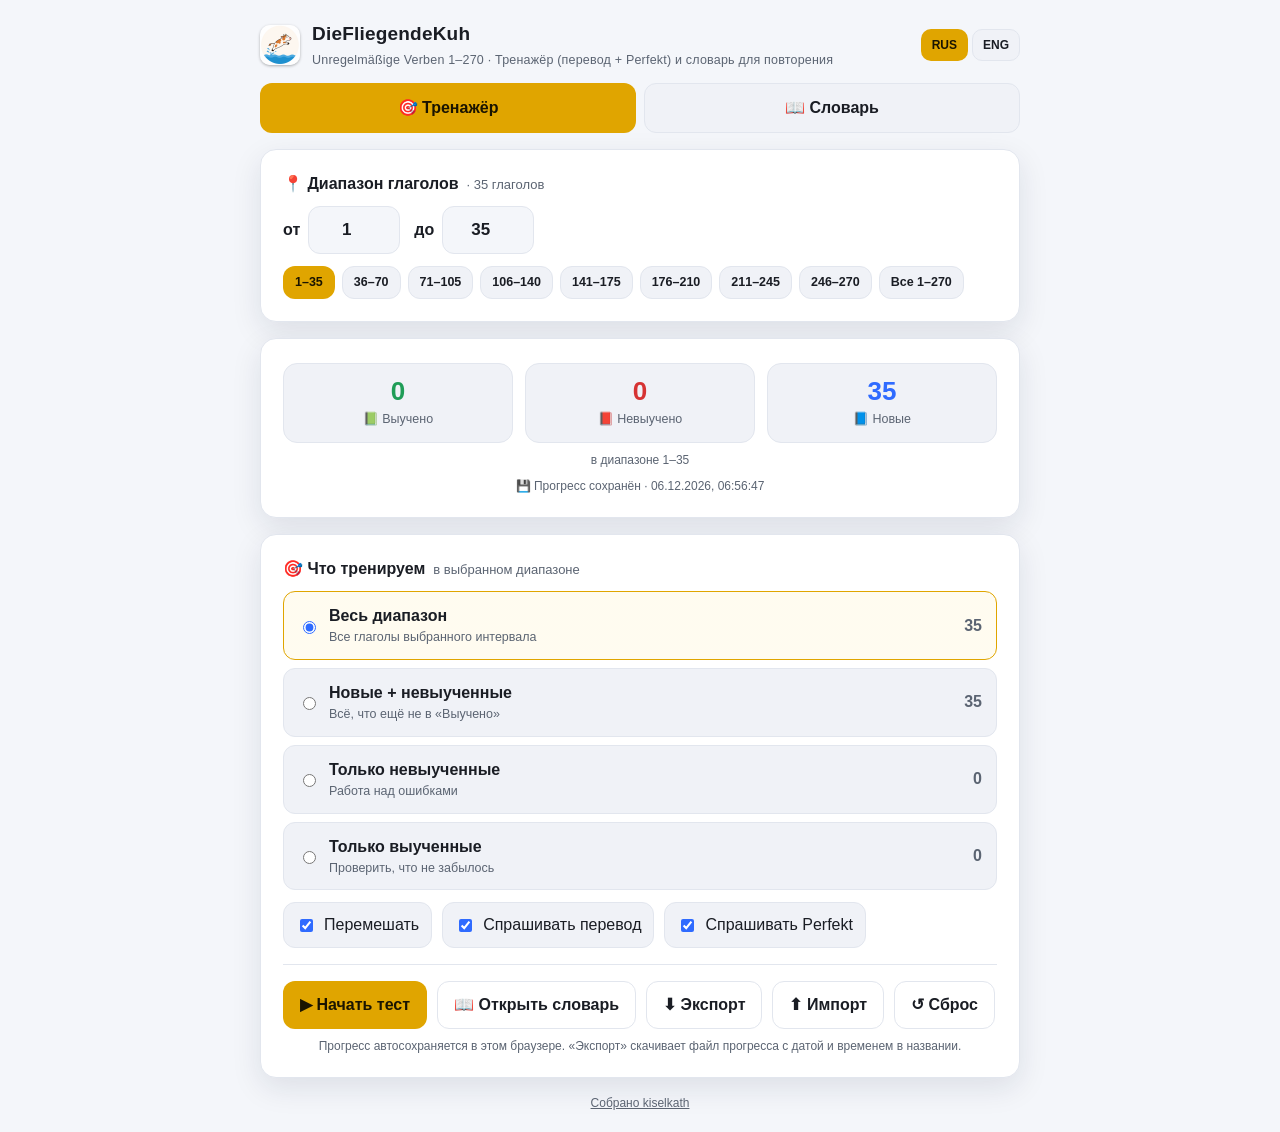
==== DieFliegendeKuhApp.html @ 0d854369 "Rebrand app to DieFliegendeKuh; add logo; update docs Rename UnregelmaessigeVerbenLernenApp.html to " ====
<!DOCTYPE html>
<html lang="ru">
<head>
<meta charset="UTF-8">
<meta name="viewport" content="width=device-width, initial-scale=1.0">
<title data-i18n="pageTitle">DieFliegendeKuh · Unregelmäßige Verben 1–270 · Тренажёр и словарь</title>
<link rel="icon" type="image/png" href="[data-uri]">
<style>
  :root{
    --bg:#0f1115; --panel:#171a21; --panel2:#1e222b; --line:#2a2f3a;
    --txt:#e8eaed; --muted:#9aa2b1; --accent:#ffc400; --accent2:#4f8cff;
    --ok:#2fbf71; --okbg:#12331f; --err:#ff5a5a; --errbg:#3a1414;
    --radius:16px; --shadow:0 10px 30px rgba(0,0,0,.35);
  }
  @media (prefers-color-scheme: light){
    :root{--bg:#f4f6fa; --panel:#ffffff; --panel2:#f0f2f7; --line:#e2e6ee;
      --txt:#1a1d24; --muted:#5b6472; --accent:#e0a500; --accent2:#2f6bff;
      --ok:#1f9d57; --okbg:#e4f6ec; --err:#d63333; --errbg:#fceaea; --shadow:0 10px 30px rgba(20,30,60,.10);}
  }
  *{box-sizing:border-box}
  html,body{margin:0;padding:0}
  body{background:var(--bg); color:var(--txt); font-family:-apple-system,BlinkMacSystemFont,"Segoe UI",Roboto,Helvetica,Arial,sans-serif; line-height:1.5; padding:20px; -webkit-font-smoothing:antialiased;}
  .wrap{max-width:760px; margin:0 auto;}
  header.top{display:flex; align-items:center; gap:12px; margin-bottom:14px;}
  .applogo{width:40px;height:40px;border-radius:10px;flex:0 0 auto;box-shadow:0 1px 3px rgba(0,0,0,.3);object-fit:cover}
  h1{font-size:19px; margin:0; font-weight:700; letter-spacing:.2px}
  h1 small{display:block; font-weight:500; color:var(--muted); font-size:12.5px; margin-top:2px}
  .langtoggle{display:flex; gap:4px; flex:0 0 auto}
  .langtoggle button{padding:6px 10px; font-size:12px; font-weight:700; border-radius:10px}
  .langtoggle button.sel{background:var(--accent); color:#1a1400; border-color:transparent}
  .nav{display:flex; gap:8px; margin-bottom:16px}
  .nav button{flex:1; font:inherit; font-weight:700; cursor:pointer; padding:12px; border-radius:12px; border:1px solid var(--line); background:var(--panel2); color:var(--txt); transition:.15s}
  .nav button.sel{background:var(--accent); color:#1a1400; border-color:transparent}
  .card{background:var(--panel); border:1px solid var(--line); border-radius:var(--radius); box-shadow:var(--shadow); padding:22px; margin-bottom:16px;}
  .muted{color:var(--muted)}
  .row{display:flex; gap:10px; flex-wrap:wrap}
  button{font:inherit; cursor:pointer; border:1px solid var(--line); background:var(--panel2); color:var(--txt); padding:11px 16px; border-radius:12px; transition:.15s; font-weight:600;}
  button:hover{border-color:var(--accent2); transform:translateY(-1px)}
  button.primary{background:var(--accent); color:#1a1400; border-color:transparent}
  button.primary:hover{filter:brightness(1.05)}
  button.ghost{background:transparent}
  button:disabled{opacity:.45; cursor:not-allowed; transform:none; border-color:var(--line)}
  .cardtitle{font-weight:800; margin-bottom:10px; display:flex; align-items:center; gap:8px}
  .cardtitle .sub{font-weight:500; color:var(--muted); font-size:13px}
  .rangebar{display:flex; gap:14px; align-items:center; flex-wrap:wrap; margin-bottom:12px}
  .rangebar label{display:flex; align-items:center; gap:8px; font-weight:600}
  .rangebar input[type=number]{width:92px; font:inherit; font-size:17px; font-weight:700; text-align:center; padding:10px; border-radius:12px; border:1px solid var(--line); background:var(--bg); color:var(--txt)}
  .rangebar input:focus{outline:none; border-color:var(--accent2)}
  .presets{display:flex; gap:7px; flex-wrap:wrap}
  .presets button{padding:6px 11px; font-size:12.5px; font-weight:600}
  .presets button.sel{background:var(--accent); color:#1a1400; border-color:transparent}
  .rwarn{margin-top:10px; color:var(--err); font-weight:600; font-size:13.5px}
  .folders{display:grid; grid-template-columns:repeat(3,1fr); gap:12px; margin:2px 0 4px}
  .folder{background:var(--panel2); border:1px solid var(--line); border-radius:14px; padding:14px; text-align:center}
  .folder .n{font-size:26px; font-weight:800; line-height:1}
  .folder .l{font-size:12.5px; color:var(--muted); margin-top:6px}
  .folder.learned .n{color:var(--ok)} .folder.notlearned .n{color:var(--err)} .folder.new .n{color:var(--accent2)}
  label.opt{display:flex; align-items:center; gap:8px; padding:10px 12px; border:1px solid var(--line); border-radius:12px; cursor:pointer; background:var(--panel2)}
  label.opt input{accent-color:var(--accent2)}
  .modes{display:flex; flex-direction:column; gap:8px; margin:6px 0 12px}
  .mode-row{display:flex; align-items:center; gap:10px; padding:12px 14px; border:1px solid var(--line); border-radius:12px; cursor:pointer; background:var(--panel2)}
  .mode-row:hover{border-color:var(--accent2)}
  .mode-row.sel{border-color:var(--accent); background:linear-gradient(0deg,rgba(255,196,0,.06),rgba(255,196,0,.06))}
  .mode-row .t{font-weight:700} .mode-row .d{font-size:12.5px; color:var(--muted)}
  .mode-row .cnt{margin-left:auto; font-weight:800; color:var(--muted)}
  .pbar{height:8px; background:var(--panel2); border-radius:8px; overflow:hidden; margin-bottom:8px}
  .pbar i{display:block; height:100%; background:var(--accent); width:0; transition:.3s}
  .qmeta{display:flex; justify-content:space-between; font-size:13px; color:var(--muted); margin-bottom:14px}
  .verb{font-size:30px; font-weight:800; letter-spacing:.3px}
  .verb .hint{font-size:15px; color:var(--muted); font-weight:600; margin-left:8px}
  .field{margin-top:16px}
  .field label{display:block; font-size:12.5px; color:var(--muted); margin-bottom:6px; font-weight:600; text-transform:uppercase; letter-spacing:.5px}
  .field input{width:100%; font:inherit; padding:12px 14px; border-radius:12px; border:1px solid var(--line); background:var(--bg); color:var(--txt); font-size:16px}
  .field input:focus{outline:none; border-color:var(--accent2)}
  .field input.good{border-color:var(--ok); background:var(--okbg)}
  .field input.bad{border-color:var(--err); background:var(--errbg)}
  .correct{margin-top:6px; font-size:13.5px}
  .correct .ok{color:var(--ok); font-weight:700} .correct .bad{color:var(--err); font-weight:700}
  .sol{font-weight:700}
  .override{display:flex; gap:8px; margin-top:8px; align-items:center; flex-wrap:wrap}
  .override .q{font-size:13px; color:var(--muted)}
  .chip{padding:5px 11px; border-radius:20px; font-size:12.5px; border:1px solid var(--line); background:var(--panel2); cursor:pointer}
  .chip.on-ok{background:var(--okbg); border-color:var(--ok); color:var(--ok)}
  .chip.on-bad{background:var(--errbg); border-color:var(--err); color:var(--err)}
  table{width:100%; border-collapse:collapse; font-size:14px; margin-top:6px}
  th,td{text-align:left; padding:9px 8px; border-bottom:1px solid var(--line); vertical-align:top}
  th{color:var(--muted); font-size:12px; text-transform:uppercase; letter-spacing:.4px}
  td.you{color:var(--err)}
  .badge{display:inline-block; font-size:11px; padding:2px 7px; border-radius:6px; font-weight:700}
  .badge.s{background:rgba(47,191,113,.15); color:var(--ok)}
  .scorebig{font-size:44px; font-weight:900; text-align:center; margin:4px 0}
  .scoresub{text-align:center; color:var(--muted); margin-bottom:6px}
  .hide{display:none !important}
  .foot{font-size:12px; color:var(--muted); text-align:center; margin-top:8px}
  .divider{height:1px; background:var(--line); margin:16px 0}
  input[type=file]{display:none}
  kbd{background:var(--panel2); border:1px solid var(--line); border-bottom-width:2px; border-radius:5px; padding:1px 6px; font-size:12px}
  /* dictionary */
  .dsearch{width:100%; font:inherit; padding:11px 13px; border-radius:12px; border:1px solid var(--line); background:var(--bg); color:var(--txt); margin-bottom:10px}
  .filterchips{display:flex; gap:7px; flex-wrap:wrap; margin-bottom:10px}
  .filterchips button{padding:6px 11px; font-size:12.5px; font-weight:600}
  .filterchips button.sel{background:var(--accent); color:#1a1400; border-color:transparent}
  .dtoggles{display:flex; gap:10px; flex-wrap:wrap; margin-bottom:4px}
  .dcount{font-size:12.5px; color:var(--muted); margin:4px 0 2px}
  .dtable{border:1px solid var(--line); border-radius:12px; overflow:hidden}
  .drow{display:grid; grid-template-columns:1.15fr 1fr 1fr auto; gap:10px; padding:11px 12px; border-bottom:1px solid var(--line); align-items:start}
  .drow:last-child{border-bottom:none}
  .drow:nth-child(even){background:var(--panel2)}
  .dinf{font-weight:800}
  .dinf .num{color:var(--muted); font-weight:700; margin-right:4px; font-size:13px}
  .dinf .hint{color:var(--muted); font-weight:600; font-size:12.5px}
  .dforms{font-size:11.5px; color:var(--muted); margin-top:2px}
  .dperf{font-weight:700}
  .dperf.ist{color:var(--accent2)} .dperf.hat{color:var(--txt)}
  .dtrans{}
  .dhead{display:grid; grid-template-columns:1.15fr 1fr 1fr auto; gap:10px; padding:9px 12px; background:var(--panel2); border-bottom:1px solid var(--line); font-size:11px; text-transform:uppercase; letter-spacing:.4px; color:var(--muted); font-weight:700; position:sticky; top:0}
  .dscroll{max-height:66vh; overflow:auto; border:1px solid var(--line); border-radius:12px}
  .dactions{display:flex; gap:4px}
  .dactions button{padding:3px 7px; font-size:12px; border-radius:8px}
  .dactions button.act{border-color:var(--accent2)}
  .masked{filter:blur(6px); cursor:pointer; user-select:none; transition:filter .1s}
  .masked:hover{filter:blur(3px)}
  .masked.revealed{filter:none; user-select:auto; cursor:default}
  .sdot{display:inline-block;width:9px;height:9px;border-radius:50%;margin-right:2px;vertical-align:middle}
  .sdot.learned{background:var(--ok)} .sdot.notlearned{background:var(--err)} .sdot.new{background:var(--accent2)}
  @media (max-width:560px){ .drow,.dhead{grid-template-columns:1fr 1fr; }
    .dhead span:nth-child(3),.dhead span:nth-child(4){display:none}
    .drow .dtrans{grid-column:1/2} .drow .dactions{grid-column:2/3; justify-self:end} }
</style>
</head>
<body>
<div class="wrap">

  <header class="top">
    <img class="applogo" src="[data-uri]" alt="DieFliegendeKuh">
    <div style="flex:1 1 auto"><h1>DieFliegendeKuh
      <small data-i18n="subtitle">Unregelmäßige Verben 1–270 · Тренажёр (перевод + Perfekt) и словарь для повторения</small></h1></div>
    <div class="langtoggle" id="langToggle">
      <button type="button" data-lang="ru">RUS</button>
      <button type="button" data-lang="en">ENG</button>
    </div>
  </header>

  <div class="nav" id="nav">
    <button data-tab="home" class="sel" data-i18n="navHome">🎯 Тренажёр</button>
    <button data-tab="dict" data-i18n="navDict">📖 Словарь</button>
  </div>

  <!-- HOME -->
  <div id="startScreen">
    <div class="card">
      <div class="cardtitle"><span data-i18n="rangeTitle">📍 Диапазон глаголов</span> <span class="sub" id="rangeCount"></span></div>
      <div class="rangebar">
        <label><span data-i18n="lblFrom">от</span> <input type="number" id="rFrom" min="1" max="270" value="1"></label>
        <label><span data-i18n="lblTo">до</span> <input type="number" id="rTo" min="1" max="270" value="35"></label>
      </div>
      <div class="presets" id="presets"></div>
      <div class="rwarn hide" id="rWarn"></div>
    </div>
    <div class="card">
      <div class="folders">
        <div class="folder learned"><div class="n" id="cLearned">0</div><div class="l" data-i18n="lblLearned">📗 Выучено</div></div>
        <div class="folder notlearned"><div class="n" id="cNot">0</div><div class="l" data-i18n="lblNotLearned">📕 Невыучено</div></div>
        <div class="folder new"><div class="n" id="cNew">0</div><div class="l" data-i18n="lblNew">📘 Новые</div></div>
      </div>
      <div class="foot" id="foldersSub"></div>
      <div class="foot" id="savedInfo"></div>
    </div>
    <div class="card">
      <div class="cardtitle"><span data-i18n="whatTrainTitle">🎯 Что тренируем</span> <span class="sub" data-i18n="whatTrainSub">в выбранном диапазоне</span></div>
      <div class="modes" id="modeList"></div>
      <div class="row">
        <label class="opt"><input type="checkbox" id="chkShuffle" checked> <span data-i18n="chkShuffleLbl">Перемешать</span></label>
        <label class="opt"><input type="checkbox" id="chkTrans" checked> <span data-i18n="chkTransLbl">Спрашивать перевод</span></label>
        <label class="opt"><input type="checkbox" id="chkPerf" checked> <span data-i18n="chkPerfLbl">Спрашивать Perfekt</span></label>
      </div>
      <div class="divider"></div>
      <div class="row">
        <button class="primary" id="startBtn" data-i18n="startBtn">▶ Начать тест</button>
        <button class="ghost" id="dictShortcut" data-i18n="dictShortcut">📖 Открыть словарь</button>
        <button class="ghost" id="exportBtn" data-i18n="exportBtn">⬇ Экспорт</button>
        <button class="ghost" id="importBtn" data-i18n="importBtn">⬆ Импорт</button>
        <button class="ghost" id="resetBtn" data-i18n="resetBtn">↺ Сброс</button>
        <input type="file" id="fileInput" accept="application/json,.json">
      </div>
      <div class="foot" data-i18n="autosaveFoot">Прогресс автосохраняется в этом браузере. «Экспорт» скачивает файл прогресса с датой и временем в названии.</div>
    </div>
  </div>

  <!-- DICTIONARY -->
  <div id="dictScreen" class="hide">
    <div class="card">
      <div class="cardtitle"><span data-i18n="dictTitle">📖 Словарь глаголов</span> <span class="sub" id="dictSub"></span></div>
      <input class="dsearch" id="dictSearch" data-i18n-placeholder="dictSearchPh" placeholder="Поиск: инфинитив, перевод или номер…">
      <div class="filterchips" id="dictFilters">
        <button data-f="all" class="sel" data-i18n="filterAll">Все 270</button>
        <button data-f="range" data-i18n="filterRange">В диапазоне</button>
        <button data-f="learned" data-i18n="lblLearned">📗 Выучено</button>
        <button data-f="notlearned" data-i18n="lblNotLearned">📕 Невыучено</button>
        <button data-f="new" data-i18n="lblNew">📘 Новые</button>
      </div>
      <div class="dtoggles">
        <label class="opt"><input type="checkbox" id="hideTrans"> <span data-i18n="hideTransLbl">Скрыть перевод</span></label>
        <label class="opt"><input type="checkbox" id="hidePerf"> <span data-i18n="hidePerfLbl">Скрыть Perfekt</span></label>
      </div>
      <div class="foot" style="text-align:left;margin:6px 0 0" data-i18n="selfCheckFoot">Режим самопроверки: включи «скрыть» и нажимай на ячейку, чтобы открыть ответ.</div>
      <div class="dcount" id="dictCount"></div>
      <div class="dscroll">
        <div class="dhead"><span data-i18n="dheadVerb">Глагол · Präs · Prät</span><span data-i18n="dheadPerfekt">Perfekt</span><span data-i18n="dheadTrans">Перевод</span><span data-i18n="dheadFolder">Папка</span></div>
        <div id="dictBody"></div>
      </div>
      <div class="foot" id="dictEmpty"></div>
    </div>
  </div>

  <!-- QUIZ -->
  <div id="quizScreen" class="hide">
    <div class="card">
      <div class="pbar"><i id="pfill"></i></div>
      <div class="qmeta"><span id="qpos"></span><span id="qscore"></span></div>
      <div class="verb" id="qverb"></div>
      <div class="field" id="fTrans">
        <label data-i18n="transFieldLbl">Перевод (на русский)</label>
        <input id="inTrans" autocomplete="off" autocapitalize="off" spellcheck="false" data-i18n-placeholder="transFieldPh" placeholder="напр. прерывать">
        <div class="correct hide" id="corrTrans"></div>
        <div class="override hide" id="ovTrans">
          <span class="q" data-i18n="overrideQ">Засчитать перевод?</span>
          <button class="chip" data-val="1" data-i18n="chipCorrect">✓ Верно</button>
          <button class="chip" data-val="0" data-i18n="chipWrong">✗ Ошибка</button>
        </div>
      </div>
      <div class="field" id="fPerf">
        <label data-i18n="perfFieldLbl">Perfekt (со вспомог. глаголом)</label>
        <input id="inPerf" autocomplete="off" autocapitalize="off" spellcheck="false" data-i18n-placeholder="perfFieldPh" placeholder="напр. hat abgebrochen">
        <div class="correct hide" id="corrPerf"></div>
      </div>
      <div class="divider"></div>
      <div class="row">
        <button class="primary" id="checkBtn" data-i18n="checkBtn">Проверить</button>
        <button class="primary hide" id="nextBtn" data-i18n="nextBtn">Дальше →</button>
        <button class="ghost" id="quitBtn" data-i18n="quitBtn">Завершить</button>
      </div>
      <div class="foot"><kbd>Enter</kbd> — <span data-i18n="enterHint">проверить / дальше</span></div>
    </div>
  </div>

  <!-- RESULTS -->
  <div id="resultScreen" class="hide">
    <div class="card">
      <div class="scorebig" id="rScore"></div>
      <div class="scoresub" id="rSub"></div>
      <div class="folders" style="margin-top:14px">
        <div class="folder learned"><div class="n" id="rLearned">0</div><div class="l" data-i18n="lblLearned">📗 Выучено</div></div>
        <div class="folder notlearned"><div class="n" id="rNot">0</div><div class="l" data-i18n="lblNotLearned">📕 Невыучено</div></div>
        <div class="folder new"><div class="n" id="rNew">0</div><div class="l" data-i18n="lblNew">📘 Новые</div></div>
      </div>
      <div class="foot" id="rFoldersSub"></div>
    </div>
    <div class="card" id="errCard">
      <div style="font-weight:800;margin-bottom:2px" data-i18n="errCardTitle">Разбор ошибок</div>
      <div class="muted" style="font-size:13px;margin-bottom:6px" id="errIntro"></div>
      <div id="errBody"></div>
    </div>
    <div class="card">
      <div class="row">
        <button class="primary" id="retryWrong" data-i18n="retryWrongBtn">↻ Повторить ошибки этого теста</button>
        <button class="ghost" id="againBtn" data-i18n="againBtn">🏠 На главную</button>
        <button class="ghost" id="exportBtn2" data-i18n="exportBtn">⬇ Экспорт</button>
      </div>
    </div>
  </div>

  <div class="foot"><a href="https://github.com/kiselkath/DieFliegendeKuhApp" target="_blank" rel="noopener" style="color:inherit" data-i18n="footerCredit">Собрано kiselkath</a></div>
</div>

<script>
"use strict";

const VERBS = [{"id": 1,"inf": "abbrechen","hint": "","aux": "hat","pras": "er bricht ab","prat": "brach ab","perf": ["hat abgebrochen"],"trans": "прерывать, обрывать","tKeys": ["прерывать","обрывать","прерыва","обрыва"],"transEn": "to break off, interrupt","tKeysEn": ["break off","interrupt","abort"]},{"id": 2,"inf": "abfahren","hint": "","aux": "ist","pras": "er fährt ab","prat": "fuhr ab","perf": ["ist abgefahren"],"trans": "отправляться, уезжать","tKeys": ["отправляться","отправлять","уезжать","уезжа"],"transEn": "to depart, leave","tKeysEn": ["depart","leave"]},{"id": 3,"inf": "abgeben","hint": "","aux": "hat","pras": "er gibt ab","prat": "gab ab","perf": ["hat abgegeben"],"trans": "сдавать, отдавать","tKeys": ["отдавать","сдавать","отдава","сдава"],"transEn": "to hand in, hand over","tKeysEn": ["hand in","hand over","submit"]},{"id": 4,"inf": "abhängen","hint": "","aux": "hat","pras": "es hängt ab","prat": "hing ab","perf": ["hat abgehangen"],"trans": "зависеть","tKeys": ["зависеть","зависе"],"transEn": "to depend (on)","tKeysEn": ["depend"]},{"id": 5,"inf": "abheben","hint": "","aux": "hat","pras": "er hebt ab","prat": "hob ab","perf": ["hat abgehoben"],"trans": "снимать (деньги); выделяться","tKeys": ["выделяться","выделять","снимать","снима"],"transEn": "to withdraw (money); to stand out","tKeysEn": ["withdraw","stand out"]},{"id": 6,"inf": "abnehmen","hint": "","aux": "hat","pras": "er nimmt ab","prat": "nahm ab","perf": ["hat abgenommen"],"trans": "худеть; снимать","tKeys": ["снимать","худеть","снима","худе"],"transEn": "to lose weight; to take off, remove","tKeysEn": ["lose weight","take off","remove"]},{"id": 7,"inf": "abschließen","hint": "","aux": "hat","pras": "er schließt ab","prat": "schloss ab","perf": ["hat abgeschlossen"],"trans": "закрывать; заключать (договор)","tKeys": ["заключать","закрывать","заключа","закрыва"],"transEn": "to lock, close; to conclude (a contract)","tKeysEn": ["lock","close","conclude"]},{"id": 8,"inf": "anbieten","hint": "","aux": "hat","pras": "er bietet an","prat": "bot an","perf": ["hat angeboten"],"trans": "предлагать","tKeys": ["предлагать","предлага"],"transEn": "to offer","tKeysEn": ["offer"]},{"id": 9,"inf": "anerkennen","hint": "","aux": "hat","pras": "er erkennt an","prat": "erkannte an","perf": ["hat anerkannt"],"trans": "признавать","tKeys": ["признавать","признава"],"transEn": "to acknowledge, recognize","tKeysEn": ["acknowledge","recognize"]},{"id": 10,"inf": "anfangen","hint": "","aux": "hat","pras": "er fängt an","prat": "fing an","perf": ["hat angefangen"],"trans": "начинать","tKeys": ["начинать","начина"],"transEn": "to begin, start","tKeysEn": ["begin","start"]},{"id": 11,"inf": "angeben","hint": "","aux": "hat","pras": "er gibt an","prat": "gab an","perf": ["hat angegeben"],"trans": "указывать; хвастаться","tKeys": ["хвастаться","указывать","хвастать","указыва"],"transEn": "to indicate, state; to brag, show off","tKeysEn": ["indicate","state","brag","show off"]},{"id": 12,"inf": "ankommen","hint": "","aux": "ist","pras": "er kommt an","prat": "kam an","perf": ["ist angekommen"],"trans": "прибывать","tKeys": ["прибывать","прибыва"],"transEn": "to arrive","tKeysEn": ["arrive"]},{"id": 13,"inf": "annehmen","hint": "","aux": "hat","pras": "er nimmt an","prat": "nahm an","perf": ["hat angenommen"],"trans": "принимать; предполагать","tKeys": ["предполагать","предполага","принимать","принима"],"transEn": "to accept; to assume, suppose","tKeysEn": ["accept","assume","suppose"]},{"id": 14,"inf": "anrufen","hint": "","aux": "hat","pras": "er ruft an","prat": "rief an","perf": ["hat angerufen"],"trans": "звонить","tKeys": ["звонить","звони"],"transEn": "to call (phone)","tKeysEn": ["call","phone"]},{"id": 15,"inf": "ansehen","hint": "","aux": "hat","pras": "er sieht an","prat": "sah an","perf": ["hat angesehen"],"trans": "смотреть на, рассматривать","tKeys": ["рассматривать","рассматрива","смотреть","смотре"],"transEn": "to look at, watch; to view, consider","tKeysEn": ["look at","watch","view","consider"]},{"id": 16,"inf": "ansprechen","hint": "","aux": "hat","pras": "er spricht an","prat": "sprach an","perf": ["hat angesprochen"],"trans": "обращаться к, заговаривать","tKeys": ["заговаривать","заговарива","обращаться","обращать"],"transEn": "to address, speak to","tKeysEn": ["address","speak to","approach"]},{"id": 17,"inf": "anwenden","hint": "","aux": "hat","pras": "er wendet an","prat": "wendete/wandte an","perf": ["hat angewendet","hat angewandt"],"trans": "применять","tKeys": ["применять","применя"],"transEn": "to apply, use","tKeysEn": ["apply","use"]},{"id": 18,"inf": "auffallen","hint": "","aux": "ist","pras": "er fällt auf","prat": "fiel auf","perf": ["ist aufgefallen"],"trans": "бросаться в глаза","tKeys": ["бросаться","бросать","глаза","глаз"],"transEn": "to stand out, catch the eye","tKeysEn": ["stand out","catch the eye","noticeable"]},{"id": 19,"inf": "aufgeben","hint": "","aux": "hat","pras": "er gibt auf","prat": "gab auf","perf": ["hat aufgegeben"],"trans": "сдаваться; отказываться","tKeys": ["отказываться","отказывать","сдаваться","сдавать"],"transEn": "to give up; to abandon","tKeysEn": ["give up","abandon","surrender"]},{"id": 20,"inf": "aufheben","hint": "","aux": "hat","pras": "er hebt auf","prat": "hob auf","perf": ["hat aufgehoben"],"trans": "поднимать; отменять","tKeys": ["поднимать","отменять","поднима","отменя"],"transEn": "to pick up, lift; to abolish, cancel","tKeysEn": ["pick up","lift","abolish","cancel"]},{"id": 21,"inf": "aufladen","hint": "","aux": "hat","pras": "er lädt auf","prat": "lud auf","perf": ["hat aufgeladen"],"trans": "загружать; заряжать","tKeys": ["загружать","заряжать","загружа","заряжа"],"transEn": "to load; to charge (battery)","tKeysEn": ["load","charge"]},{"id": 22,"inf": "aufnehmen","hint": "","aux": "hat","pras": "er nimmt auf","prat": "nahm auf","perf": ["hat aufgenommen"],"trans": "принимать; записывать","tKeys": ["записывать","принимать","записыва","принима"],"transEn": "to take in, admit; to record","tKeysEn": ["take in","admit","record"]},{"id": 23,"inf": "aufstehen","hint": "","aux": "ist","pras": "er steht auf","prat": "stand auf","perf": ["ist aufgestanden"],"trans": "вставать","tKeys": ["вставать","встава"],"transEn": "to get up, stand up","tKeysEn": ["get up","stand up"]},{"id": 24,"inf": "auftreten","hint": "","aux": "ist","pras": "er tritt auf","prat": "trat auf","perf": ["ist aufgetreten"],"trans": "выступать; появляться","tKeys": ["появляться","выступать","появлять","выступа"],"transEn": "to perform, appear (on stage); to occur","tKeysEn": ["perform","appear","occur"]},{"id": 25,"inf": "ausfallen","hint": "","aux": "ist","pras": "er fällt aus","prat": "fiel aus","perf": ["ist ausgefallen"],"trans": "отменяться; выпадать","tKeys": ["отменяться","выпадать","отменять","выпада"],"transEn": "to be cancelled; to fall out","tKeysEn": ["cancelled","fall out"]},{"id": 26,"inf": "ausgehen","hint": "","aux": "ist","pras": "er geht aus","prat": "ging aus","perf": ["ist ausgegangen"],"trans": "выходить (из дома); заканчиваться","tKeys": ["заканчиваться","заканчивать","выходить","выходи"],"transEn": "to go out; to run out, end","tKeysEn": ["go out","run out","end"]},{"id": 27,"inf": "ausleihen","hint": "","aux": "hat","pras": "er leiht aus","prat": "lieh aus","perf": ["hat ausgeliehen"],"trans": "одалживать (брать/давать)","tKeys": ["одалживать","одалжива"],"transEn": "to borrow, lend","tKeysEn": ["borrow","lend"]},{"id": 28,"inf": "ausschlafen","hint": "","aux": "hat","pras": "er schläft aus","prat": "schlief aus","perf": ["hat ausgeschlafen"],"trans": "высыпаться","tKeys": ["высыпаться","высыпать"],"transEn": "to sleep in, get enough sleep","tKeysEn": ["sleep in","enough sleep"]},{"id": 29,"inf": "aussehen","hint": "","aux": "hat","pras": "er sieht aus","prat": "sah aus","perf": ["hat ausgesehen"],"trans": "выглядеть","tKeys": ["выглядеть","выгляде"],"transEn": "to look, appear (like)","tKeysEn": ["look like","appear"]},{"id": 30,"inf": "aussprechen","hint": "","aux": "hat","pras": "er spricht aus","prat": "sprach aus","perf": ["hat ausgesprochen"],"trans": "произносить; высказывать","tKeys": ["высказывать","произносить","высказыва","произноси"],"transEn": "to pronounce; to express","tKeysEn": ["pronounce","express"]},{"id": 31,"inf": "aussteigen","hint": "","aux": "ist","pras": "er steigt aus","prat": "stieg aus","perf": ["ist ausgestiegen"],"trans": "выходить (из транспорта)","tKeys": ["выходить","выходи"],"transEn": "to get out, get off (a vehicle)","tKeysEn": ["get out","get off"]},{"id": 32,"inf": "ausweichen","hint": "","aux": "ist","pras": "er weicht aus","prat": "wich aus","perf": ["ist ausgewichen"],"trans": "уклоняться, избегать","tKeys": ["уклоняться","избегать","уклонять","избега"],"transEn": "to avoid, dodge","tKeysEn": ["avoid","dodge","evade"]},{"id": 33,"inf": "ausziehen","hint": "одежду","aux": "hat","pras": "er zieht aus","prat": "zog aus","perf": ["hat ausgezogen"],"trans": "снимать (одежду)","tKeys": ["снимать","снима"],"transEn": "to take off (clothes)","tKeysEn": ["take off","undress"]},{"id": 34,"inf": "ausziehen","hint": "из квартиры","aux": "ist","pras": "er zieht aus","prat": "zog aus","perf": ["ist ausgezogen"],"trans": "съезжать (из квартиры)","tKeys": ["съезжать","съезжа"],"transEn": "to move out (of an apartment)","tKeysEn": ["move out"]},{"id": 35,"inf": "backen","hint": "","aux": "hat","pras": "er bäckt/backt","prat": "buk/backte","perf": ["hat gebacken"],"trans": "печь","tKeys": ["печь"],"transEn": "to bake","tKeysEn": ["bake"]},{"id": 36,"inf": "befehlen","hint": "","aux": "hat","pras": "er befiehlt","prat": "befahl","perf": ["hat befohlen"],"trans": "приказывать","tKeys": ["приказывать","приказыва"],"transEn": "to command, order","tKeysEn": ["command","order"]},{"id": 37,"inf": "sich befinden","hint": "","aux": "hat","pras": "er befindet sich","prat": "befand sich","perf": ["hat sich befunden"],"trans": "находиться","tKeys": ["находиться","находить"],"transEn": "to be located, be situated","tKeysEn": ["located","situated"]},{"id": 38,"inf": "beginnen","hint": "","aux": "hat","pras": "er beginnt","prat": "begann","perf": ["hat begonnen"],"trans": "начинать(ся)","tKeys": ["начинать","начина"],"transEn": "to begin, start","tKeysEn": ["begin","start"]},{"id": 39,"inf": "begreifen","hint": "","aux": "hat","pras": "er begreift","prat": "begriff","perf": ["hat begriffen"],"trans": "понимать, постигать","tKeys": ["постигать","понимать","постига","понима"],"transEn": "to understand, grasp, comprehend","tKeysEn": ["understand","grasp","comprehend"]},{"id": 40,"inf": "behalten","hint": "","aux": "hat","pras": "er behält","prat": "behielt","perf": ["hat behalten"],"trans": "оставлять себе; сохранять в памяти","tKeys": ["оставлять","сохранять","оставля","сохраня","памяти","памя"],"transEn": "to keep; to remember","tKeysEn": ["keep","remember"]},{"id": 41,"inf": "beibringen","hint": "","aux": "hat","pras": "er bringt bei","prat": "brachte bei","perf": ["hat beigebracht"],"trans": "обучать, научить","tKeys": ["научить","обучать","научи","обуча"],"transEn": "to teach","tKeysEn": ["teach"]},{"id": 42,"inf": "beißen","hint": "","aux": "hat","pras": "er beißt","prat": "biss","perf": ["hat gebissen"],"trans": "кусать","tKeys": ["кусать","куса"],"transEn": "to bite","tKeysEn": ["bite"]},{"id": 43,"inf": "bekommen","hint": "","aux": "hat","pras": "er bekommt","prat": "bekam","perf": ["hat bekommen"],"trans": "получать","tKeys": ["получать","получа"],"transEn": "to get, receive","tKeysEn": ["get","receive"]},{"id": 44,"inf": "beraten","hint": "","aux": "hat","pras": "er berät","prat": "beriet","perf": ["hat beraten"],"trans": "советовать, консультировать","tKeys": ["консультировать","консультирова","советовать","советова"],"transEn": "to advise, consult","tKeysEn": ["advise","consult"]},{"id": 45,"inf": "beschließen","hint": "","aux": "hat","pras": "er beschließt","prat": "beschloss","perf": ["hat beschlossen"],"trans": "решать, постановлять","tKeys": ["постановлять","постановля","решать","реша"],"transEn": "to decide, resolve","tKeysEn": ["decide","resolve"]},{"id": 46,"inf": "besprechen","hint": "","aux": "hat","pras": "er bespricht","prat": "besprach","perf": ["hat besprochen"],"trans": "обсуждать","tKeys": ["обсуждать","обсужда"],"transEn": "to discuss","tKeysEn": ["discuss"]},{"id": 47,"inf": "bestehen","hint": "","aux": "hat","pras": "er besteht","prat": "bestand","perf": ["hat bestanden"],"trans": "существовать; сдавать (экзамен)","tKeys": ["существовать","существова","сдавать","сдава"],"transEn": "to exist; to pass (an exam)","tKeysEn": ["exist","pass"]},{"id": 48,"inf": "betreffen","hint": "","aux": "hat","pras": "es betrifft","prat": "betraf","perf": ["hat betroffen"],"trans": "касаться, затрагивать","tKeys": ["затрагивать","затрагива","касаться","касать"],"transEn": "to concern, affect","tKeysEn": ["concern","affect"]},{"id": 49,"inf": "betreiben","hint": "","aux": "hat","pras": "er betreibt","prat": "betrieb","perf": ["hat betrieben"],"trans": "заниматься (чем-л.), эксплуатировать","tKeys": ["эксплуатировать","эксплуатирова","заниматься","занимать"],"transEn": "to pursue, run, operate","tKeysEn": ["pursue","run","operate"]},{"id": 50,"inf": "betrügen","hint": "","aux": "hat","pras": "er betrügt","prat": "betrog","perf": ["hat betrogen"],"trans": "обманывать","tKeys": ["обманывать","обманыва"],"transEn": "to deceive, cheat","tKeysEn": ["deceive","cheat"]},{"id": 51,"inf": "sich beziehen","hint": "","aux": "hat","pras": "er bezieht sich","prat": "bezog sich","perf": ["hat sich bezogen"],"trans": "относиться (к чему-л.), ссылаться","tKeys": ["относиться","ссылаться","относить","ссылать"],"transEn": "to refer (to), relate (to)","tKeysEn": ["refer","relate"]},{"id": 52,"inf": "biegen","hint": "","aux": "hat","pras": "er biegt","prat": "bog","perf": ["hat gebogen"],"trans": "гнуть, сгибать","tKeys": ["сгибать","гнуть","сгиба","гнут"],"transEn": "to bend","tKeysEn": ["bend"]},{"id": 53,"inf": "bieten","hint": "","aux": "hat","pras": "er bietet","prat": "bot","perf": ["hat geboten"],"trans": "предлагать","tKeys": ["предлагать","предлага"],"transEn": "to offer","tKeysEn": ["offer"]},{"id": 54,"inf": "binden","hint": "","aux": "hat","pras": "er bindet","prat": "band","perf": ["hat gebunden"],"trans": "связывать","tKeys": ["связывать","связыва"],"transEn": "to tie, bind","tKeysEn": ["tie","bind"]},{"id": 55,"inf": "bitten","hint": "","aux": "hat","pras": "er bittet","prat": "bat","perf": ["hat gebeten"],"trans": "просить","tKeys": ["просить","проси"],"transEn": "to ask, request","tKeysEn": ["ask","request"]},{"id": 56,"inf": "bleiben","hint": "","aux": "ist","pras": "er bleibt","prat": "blieb","perf": ["ist geblieben"],"trans": "оставаться","tKeys": ["оставаться","оставать"],"transEn": "to stay, remain","tKeysEn": ["stay","remain"]},{"id": 57,"inf": "braten","hint": "","aux": "hat","pras": "er brät","prat": "briet","perf": ["hat gebraten"],"trans": "жарить","tKeys": ["жарить","жари"],"transEn": "to fry, roast","tKeysEn": ["fry","roast"]},{"id": 58,"inf": "brechen","hint": "","aux": "hat","pras": "er bricht","prat": "brach","perf": ["hat gebrochen"],"trans": "ломать","tKeys": ["ломать","лома"],"transEn": "to break","tKeysEn": ["break"]},{"id": 59,"inf": "brennen","hint": "","aux": "hat","pras": "er brennt","prat": "brannte","perf": ["hat gebrannt"],"trans": "гореть","tKeys": ["гореть","горе"],"transEn": "to burn","tKeysEn": ["burn"]},{"id": 60,"inf": "bringen","hint": "","aux": "hat","pras": "er bringt","prat": "brachte","perf": ["hat gebracht"],"trans": "приносить","tKeys": ["приносить","приноси"],"transEn": "to bring","tKeysEn": ["bring"]},{"id": 61,"inf": "denken","hint": "","aux": "hat","pras": "er denkt","prat": "dachte","perf": ["hat gedacht"],"trans": "думать","tKeys": ["думать","дума"],"transEn": "to think","tKeysEn": ["think"]},{"id": 62,"inf": "dürfen","hint": "","aux": "hat","pras": "er darf","prat": "durfte","perf": ["hat dürfen","hat gedurft"],"trans": "мочь (иметь разрешение)","tKeys": ["мочь"],"transEn": "to be allowed to, may","tKeysEn": ["allowed","may"]},{"id": 63,"inf": "eindringen","hint": "","aux": "ist","pras": "er dringt ein","prat": "drang ein","perf": ["ist eingedrungen"],"trans": "вторгаться, проникать","tKeys": ["вторгаться","проникать","вторгать","проника"],"transEn": "to invade, penetrate","tKeysEn": ["invade","penetrate","intrude"]},{"id": 64,"inf": "einfallen","hint": "","aux": "ist","pras": "er fällt ein","prat": "fiel ein","perf": ["ist eingefallen"],"trans": "приходить в голову","tKeys": ["приходить","приходи","голову","голо"],"transEn": "to occur to (someone), come to mind","tKeysEn": ["occur to","come to mind"]},{"id": 65,"inf": "eingeben","hint": "","aux": "hat","pras": "er gibt ein","prat": "gab ein","perf": ["hat eingegeben"],"trans": "вводить (данные)","tKeys": ["вводить","вводи"],"transEn": "to enter (data), input","tKeysEn": ["enter","input"]},{"id": 66,"inf": "einhalten","hint": "","aux": "hat","pras": "er hält ein","prat": "hielt ein","perf": ["hat eingehalten"],"trans": "соблюдать","tKeys": ["соблюдать","соблюда"],"transEn": "to comply with, observe (rules)","tKeysEn": ["comply","observe","adhere"]},{"id": 67,"inf": "einladen","hint": "","aux": "hat","pras": "er lädt ein","prat": "lud ein","perf": ["hat eingeladen"],"trans": "приглашать","tKeys": ["приглашать","приглаша"],"transEn": "to invite","tKeysEn": ["invite"]},{"id": 68,"inf": "einschlafen","hint": "","aux": "ist","pras": "er schläft ein","prat": "schlief ein","perf": ["ist eingeschlafen"],"trans": "засыпать","tKeys": ["засыпать","засыпа"],"transEn": "to fall asleep","tKeysEn": ["fall asleep"]},{"id": 69,"inf": "einschließen","hint": "","aux": "hat","pras": "er schließt ein","prat": "schloss ein","perf": ["hat eingeschlossen"],"trans": "запирать; включать","tKeys": ["включать","запирать","включа","запира"],"transEn": "to lock in; to include","tKeysEn": ["lock in","include"]},{"id": 70,"inf": "einwerfen","hint": "","aux": "hat","pras": "er wirft ein","prat": "warf ein","perf": ["hat eingeworfen"],"trans": "бросать (в щель); вставлять (замечание)","tKeys": ["вставлять","бросать","вставля","броса"],"transEn": "to throw in, post (a letter); to interject","tKeysEn": ["throw in","post","interject"]},{"id": 71,"inf": "einziehen","hint": "","aux": "ist","pras": "er zieht ein","prat": "zog ein","perf": ["ist eingezogen"],"trans": "въезжать (в квартиру)","tKeys": ["въезжать","въезжа"],"transEn": "to move in (to an apartment)","tKeysEn": ["move in"]},{"id": 72,"inf": "empfangen","hint": "","aux": "hat","pras": "er empfängt","prat": "empfing","perf": ["hat empfangen"],"trans": "принимать (гостей, сигнал)","tKeys": ["принимать","принима"],"transEn": "to receive (guests, a signal)","tKeysEn": ["receive"]},{"id": 73,"inf": "empfehlen","hint": "","aux": "hat","pras": "er empfiehlt","prat": "empfahl","perf": ["hat empfohlen"],"trans": "рекомендовать","tKeys": ["рекомендовать","рекомендова"],"transEn": "to recommend","tKeysEn": ["recommend"]},{"id": 74,"inf": "empfinden","hint": "","aux": "hat","pras": "er empfindet","prat": "empfand","perf": ["hat empfunden"],"trans": "чувствовать, ощущать","tKeys": ["чувствовать","чувствова","ощущать","ощуща"],"transEn": "to feel, sense","tKeysEn": ["feel","sense"]},{"id": 75,"inf": "enthalten","hint": "","aux": "hat","pras": "es enthält","prat": "enthielt","perf": ["hat enthalten"],"trans": "содержать","tKeys": ["содержать","содержа"],"transEn": "to contain","tKeysEn": ["contain"]},{"id": 76,"inf": "entlassen","hint": "","aux": "hat","pras": "er entlässt","prat": "entließ","perf": ["hat entlassen"],"trans": "увольнять","tKeys": ["увольнять","увольня"],"transEn": "to dismiss, fire, lay off","tKeysEn": ["dismiss","fire","lay off"]},{"id": 77,"inf": "entnehmen","hint": "","aux": "hat","pras": "er entnimmt","prat": "entnahm","perf": ["hat entnommen"],"trans": "брать (из); заключать (из текста)","tKeys": ["заключать","заключа","брать","брат"],"transEn": "to take (from); to gather, infer","tKeysEn": ["take from","gather","infer"]},{"id": 78,"inf": "entscheiden","hint": "","aux": "hat","pras": "er entscheidet","prat": "entschied","perf": ["hat entschieden"],"trans": "решать","tKeys": ["решать","реша"],"transEn": "to decide","tKeysEn": ["decide"]},{"id": 79,"inf": "sich entschließen","hint": "","aux": "hat","pras": "er entschließt sich","prat": "entschloss sich","perf": ["hat sich entschlossen"],"trans": "решаться","tKeys": ["решаться","решать"],"transEn": "to decide, make up one's mind","tKeysEn": ["decide","make up"]},{"id": 80,"inf": "entsprechen","hint": "","aux": "hat","pras": "er entspricht","prat": "entsprach","perf": ["hat entsprochen"],"trans": "соответствовать","tKeys": ["соответствовать","соответствова"],"transEn": "to correspond to, match","tKeysEn": ["correspond","match"]},{"id": 81,"inf": "entstehen","hint": "","aux": "ist","pras": "er entsteht","prat": "entstand","perf": ["ist entstanden"],"trans": "возникать","tKeys": ["возникать","возника"],"transEn": "to arise, originate","tKeysEn": ["arise","originate"]},{"id": 82,"inf": "entwerfen","hint": "","aux": "hat","pras": "er entwirft","prat": "entwarf","perf": ["hat entworfen"],"trans": "разрабатывать, проектировать","tKeys": ["проектировать","разрабатывать","проектирова","разрабатыва"],"transEn": "to design, draft","tKeysEn": ["design","draft"]},{"id": 83,"inf": "erfahren","hint": "","aux": "hat","pras": "er erfährt","prat": "erfuhr","perf": ["hat erfahren"],"trans": "узнавать","tKeys": ["узнавать","узнава"],"transEn": "to find out, learn (about)","tKeysEn": ["find out","learn"]},{"id": 84,"inf": "erfinden","hint": "","aux": "hat","pras": "er erfindet","prat": "erfand","perf": ["hat erfunden"],"trans": "изобретать","tKeys": ["изобретать","изобрета"],"transEn": "to invent","tKeysEn": ["invent"]},{"id": 85,"inf": "sich ergeben","hint": "","aux": "hat","pras": "es ergibt sich","prat": "ergab sich","perf": ["hat sich ergeben"],"trans": "получаться; сдаваться","tKeys": ["получаться","сдаваться","получать","сдавать"],"transEn": "to result, follow; to surrender","tKeysEn": ["result","follow","surrender"]},{"id": 86,"inf": "ergreifen","hint": "","aux": "hat","pras": "er ergreift","prat": "ergriff","perf": ["hat ergriffen"],"trans": "хватать, охватывать","tKeys": ["охватывать","охватыва","хватать","хвата"],"transEn": "to grab, seize","tKeysEn": ["grab","seize"]},{"id": 87,"inf": "erhalten","hint": "","aux": "hat","pras": "er erhält","prat": "erhielt","perf": ["hat erhalten"],"trans": "получать; сохранять","tKeys": ["сохранять","получать","сохраня","получа"],"transEn": "to receive; to preserve","tKeysEn": ["receive","preserve"]},{"id": 88,"inf": "erkennen","hint": "","aux": "hat","pras": "er erkennt","prat": "erkannte","perf": ["hat erkannt"],"trans": "узнавать, распознавать","tKeys": ["распознавать","распознава","узнавать","узнава"],"transEn": "to recognize, identify","tKeysEn": ["recognize","identify"]},{"id": 89,"inf": "erscheinen","hint": "","aux": "ist","pras": "er erscheint","prat": "erschien","perf": ["ist erschienen"],"trans": "появляться","tKeys": ["появляться","появлять"],"transEn": "to appear","tKeysEn": ["appear"]},{"id": 90,"inf": "ertragen","hint": "","aux": "hat","pras": "er erträgt","prat": "ertrug","perf": ["hat ertragen"],"trans": "терпеть, выносить","tKeys": ["выносить","терпеть","выноси","терпе"],"transEn": "to bear, endure","tKeysEn": ["bear","endure"]},{"id": 91,"inf": "sich erweisen","hint": "","aux": "hat","pras": "es erweist sich","prat": "erwies sich","perf": ["hat sich erwiesen"],"trans": "оказываться","tKeys": ["оказываться","оказывать"],"transEn": "to turn out (to be), prove to be","tKeysEn": ["turn out","prove to be"]},{"id": 92,"inf": "erwerben","hint": "","aux": "hat","pras": "er erwirbt","prat": "erwarb","perf": ["hat erworben"],"trans": "приобретать","tKeys": ["приобретать","приобрета"],"transEn": "to acquire","tKeysEn": ["acquire"]},{"id": 93,"inf": "erziehen","hint": "","aux": "hat","pras": "er erzieht","prat": "erzog","perf": ["hat erzogen"],"trans": "воспитывать","tKeys": ["воспитывать","воспитыва"],"transEn": "to raise, bring up, educate","tKeysEn": ["raise","bring up","educate"]},{"id": 94,"inf": "essen","hint": "","aux": "hat","pras": "er isst","prat": "aß","perf": ["hat gegessen"],"trans": "есть, кушать","tKeys": ["кушать","есть","куша"],"transEn": "to eat","tKeysEn": ["eat"]},{"id": 95,"inf": "fahren","hint": "","aux": "ist","pras": "er fährt","prat": "fuhr","perf": ["ist gefahren"],"trans": "ехать","tKeys": ["ехать","ехат"],"transEn": "to drive, go (by vehicle)","tKeysEn": ["drive","go by"]},{"id": 96,"inf": "fallen","hint": "","aux": "ist","pras": "er fällt","prat": "fiel","perf": ["ist gefallen"],"trans": "падать","tKeys": ["падать","пада"],"transEn": "to fall","tKeysEn": ["fall"]},{"id": 97,"inf": "fangen","hint": "","aux": "hat","pras": "er fängt","prat": "fing","perf": ["hat gefangen"],"trans": "ловить","tKeys": ["ловить","лови"],"transEn": "to catch","tKeysEn": ["catch"]},{"id": 98,"inf": "fernsehen","hint": "","aux": "hat","pras": "er sieht fern","prat": "sah fern","perf": ["hat ferngesehen"],"trans": "смотреть телевизор","tKeys": ["телевизор","смотреть","телевиз","смотре"],"transEn": "to watch TV","tKeysEn": ["watch tv","television"]},{"id": 99,"inf": "feststehen","hint": "","aux": "hat","pras": "es steht fest","prat": "stand fest","perf": ["hat festgestanden"],"trans": "быть установленным, точно известно","tKeys": ["установленным","установленн","известно","извест","точно","быть","точн"],"transEn": "to be certain, be established","tKeysEn": ["certain","established","confirmed"]},{"id": 100,"inf": "finden","hint": "","aux": "hat","pras": "er findet","prat": "fand","perf": ["hat gefunden"],"trans": "находить","tKeys": ["находить","находи"],"transEn": "to find","tKeysEn": ["find"]},{"id": 101,"inf": "fliegen","hint": "","aux": "ist","pras": "er fliegt","prat": "flog","perf": ["ist geflogen"],"trans": "летать","tKeys": ["летать","лета"],"transEn": "to fly","tKeysEn": ["fly"]},{"id": 102,"inf": "fliehen","hint": "","aux": "ist","pras": "er flieht","prat": "floh","perf": ["ist geflohen"],"trans": "бежать, спасаться бегством","tKeys": ["спасаться","бегством","спасать","бегств","бежать","бежа"],"transEn": "to flee, escape","tKeysEn": ["flee","escape"]},{"id": 103,"inf": "fließen","hint": "","aux": "ist","pras": "er fließt","prat": "floss","perf": ["ist geflossen"],"trans": "течь","tKeys": ["течь"],"transEn": "to flow","tKeysEn": ["flow"]},{"id": 104,"inf": "fressen","hint": "","aux": "hat","pras": "er frisst","prat": "fraß","perf": ["hat gefressen"],"trans": "есть (о животных), жрать","tKeys": ["жрать","есть","жрат"],"transEn": "to eat (of animals), devour","tKeysEn": ["devour","eat"]},{"id": 105,"inf": "frieren","hint": "","aux": "hat","pras": "er friert","prat": "fror","perf": ["hat gefroren"],"trans": "мёрзнуть","tKeys": ["мерзнуть","мерзну"],"transEn": "to freeze, be cold","tKeysEn": ["freeze","cold"]},{"id": 106,"inf": "geben","hint": "","aux": "hat","pras": "er gibt","prat": "gab","perf": ["hat gegeben"],"trans": "давать","tKeys": ["давать","дава"],"transEn": "to give","tKeysEn": ["give"]},{"id": 107,"inf": "gefallen","hint": "","aux": "hat","pras": "es gefällt","prat": "gefiel","perf": ["hat gefallen"],"trans": "нравиться","tKeys": ["нравиться","нравить"],"transEn": "to please, be liked","tKeysEn": ["please","like"]},{"id": 108,"inf": "gehen","hint": "","aux": "ist","pras": "er geht","prat": "ging","perf": ["ist gegangen"],"trans": "идти","tKeys": ["идти"],"transEn": "to go, walk","tKeysEn": ["go","walk"]},{"id": 109,"inf": "gelingen","hint": "","aux": "ist","pras": "es gelingt","prat": "gelang","perf": ["ist gelungen"],"trans": "удаваться","tKeys": ["удаваться","удавать"],"transEn": "to succeed, work out","tKeysEn": ["succeed","work out"]},{"id": 110,"inf": "gelten","hint": "","aux": "hat","pras": "er gilt","prat": "galt","perf": ["hat gegolten"],"trans": "действовать, считаться","tKeys": ["действовать","действова","считаться","считать"],"transEn": "to be valid, be considered","tKeysEn": ["valid","considered"]},{"id": 111,"inf": "genießen","hint": "","aux": "hat","pras": "er genießt","prat": "genoss","perf": ["hat genossen"],"trans": "наслаждаться","tKeys": ["наслаждаться","наслаждать"],"transEn": "to enjoy","tKeysEn": ["enjoy"]},{"id": 112,"inf": "geraten","hint": "","aux": "ist","pras": "er gerät","prat": "geriet","perf": ["ist geraten"],"trans": "попадать (в ситуацию)","tKeys": ["попадать","попада"],"transEn": "to get into, end up (in a situation)","tKeysEn": ["get into","end up"]},{"id": 113,"inf": "geschehen","hint": "","aux": "ist","pras": "es geschieht","prat": "geschah","perf": ["ist geschehen"],"trans": "происходить, случаться","tKeys": ["происходить","происходи","случаться","случать"],"transEn": "to happen, occur","tKeysEn": ["happen","occur"]},{"id": 114,"inf": "gewinnen","hint": "","aux": "hat","pras": "er gewinnt","prat": "gewann","perf": ["hat gewonnen"],"trans": "выигрывать","tKeys": ["выигрывать","выигрыва"],"transEn": "to win","tKeysEn": ["win"]},{"id": 115,"inf": "gießen","hint": "","aux": "hat","pras": "er gießt","prat": "goss","perf": ["hat gegossen"],"trans": "лить, поливать","tKeys": ["поливать","полива","лить"],"transEn": "to pour; to water (plants)","tKeysEn": ["pour","water"]},{"id": 116,"inf": "greifen","hint": "","aux": "hat","pras": "er greift","prat": "griff","perf": ["hat gegriffen"],"trans": "хватать","tKeys": ["хватать","хвата"],"transEn": "to grab, reach for","tKeysEn": ["grab","reach for"]},{"id": 117,"inf": "haben","hint": "","aux": "hat","pras": "er hat","prat": "hatte","perf": ["hat gehabt"],"trans": "иметь","tKeys": ["иметь","имет"],"transEn": "to have","tKeysEn": ["have"]},{"id": 118,"inf": "halten","hint": "","aux": "hat","pras": "er hält","prat": "hielt","perf": ["hat gehalten"],"trans": "держать","tKeys": ["держать","держа"],"transEn": "to hold","tKeysEn": ["hold"]},{"id": 119,"inf": "hängen","hint": "","aux": "hat","pras": "er hängt","prat": "hing","perf": ["hat gehangen"],"trans": "висеть","tKeys": ["висеть","висе"],"transEn": "to hang","tKeysEn": ["hang"]},{"id": 120,"inf": "heben","hint": "","aux": "hat","pras": "er hebt","prat": "hob","perf": ["hat gehoben"],"trans": "поднимать","tKeys": ["поднимать","поднима"],"transEn": "to lift, raise","tKeysEn": ["lift","raise"]},{"id": 121,"inf": "heißen","hint": "","aux": "hat","pras": "er heißt","prat": "hieß","perf": ["hat geheißen"],"trans": "называться","tKeys": ["называться","называть"],"transEn": "to be called, be named","tKeysEn": ["called","named"]},{"id": 122,"inf": "helfen","hint": "","aux": "hat","pras": "er hilft","prat": "half","perf": ["hat geholfen"],"trans": "помогать","tKeys": ["помогать","помога"],"transEn": "to help","tKeysEn": ["help"]},{"id": 123,"inf": "herunterladen","hint": "","aux": "hat","pras": "er lädt herunter","prat": "lud herunter","perf": ["hat heruntergeladen"],"trans": "скачивать","tKeys": ["скачивать","скачива"],"transEn": "to download","tKeysEn": ["download"]},{"id": 124,"inf": "hervorheben","hint": "","aux": "hat","pras": "er hebt hervor","prat": "hob hervor","perf": ["hat hervorgehoben"],"trans": "подчёркивать, выделять","tKeys": ["подчеркивать","подчеркива","выделять","выделя"],"transEn": "to emphasize, highlight","tKeysEn": ["emphasize","highlight"]},{"id": 125,"inf": "hinterlassen","hint": "","aux": "hat","pras": "er hinterlässt","prat": "hinterließ","perf": ["hat hinterlassen"],"trans": "оставлять (после себя)","tKeys": ["оставлять","оставля"],"transEn": "to leave behind","tKeysEn": ["leave behind"]},{"id": 126,"inf": "hinweisen","hint": "","aux": "hat","pras": "er weist hin","prat": "wies hin","perf": ["hat hingewiesen"],"trans": "указывать (на что-л.)","tKeys": ["указывать","указыва"],"transEn": "to point out, indicate","tKeysEn": ["point out","indicate"]},{"id": 127,"inf": "hüpfen","hint": "","aux": "ist","pras": "er hüpft","prat": "hüpfte","perf": ["ist gehüpft"],"trans": "прыгать","tKeys": ["прыгать","прыга"],"transEn": "to hop, skip","tKeysEn": ["hop","skip"]},{"id": 128,"inf": "kennen","hint": "","aux": "hat","pras": "er kennt","prat": "kannte","perf": ["hat gekannt"],"trans": "знать (быть знакомым)","tKeys": ["знать","знат"],"transEn": "to know (be acquainted with)","tKeysEn": ["know","acquainted"]},{"id": 129,"inf": "klingen","hint": "","aux": "hat","pras": "es klingt","prat": "klang","perf": ["hat geklungen"],"trans": "звучать","tKeys": ["звучать","звуча"],"transEn": "to sound","tKeysEn": ["sound"]},{"id": 130,"inf": "kommen","hint": "","aux": "ist","pras": "er kommt","prat": "kam","perf": ["ist gekommen"],"trans": "приходить","tKeys": ["приходить","приходи"],"transEn": "to come","tKeysEn": ["come"]},{"id": 131,"inf": "können","hint": "","aux": "hat","pras": "er kann","prat": "konnte","perf": ["hat können","hat gekonnt"],"trans": "мочь, уметь","tKeys": ["уметь","мочь","умет"],"transEn": "can, to be able to","tKeysEn": ["able to","can"]},{"id": 132,"inf": "laden","hint": "","aux": "hat","pras": "er lädt","prat": "lud","perf": ["hat geladen"],"trans": "грузить","tKeys": ["грузить","грузи"],"transEn": "to load","tKeysEn": ["load"]},{"id": 133,"inf": "lassen","hint": "","aux": "hat","pras": "er lässt","prat": "ließ","perf": ["hat gelassen"],"trans": "оставлять; позволять","tKeys": ["оставлять","позволять","оставля","позволя"],"transEn": "to leave; to let, allow","tKeysEn": ["leave","let","allow"]},{"id": 134,"inf": "laufen","hint": "","aux": "ist","pras": "er läuft","prat": "lief","perf": ["ist gelaufen"],"trans": "бежать, идти","tKeys": ["бежать","бежа","идти"],"transEn": "to run, walk","tKeysEn": ["run","walk"]},{"id": 135,"inf": "leiden","hint": "","aux": "hat","pras": "er leidet","prat": "litt","perf": ["hat gelitten"],"trans": "страдать","tKeys": ["страдать","страда"],"transEn": "to suffer","tKeysEn": ["suffer"]},{"id": 136,"inf": "leihen","hint": "","aux": "hat","pras": "er leiht","prat": "lieh","perf": ["hat geliehen"],"trans": "одалживать","tKeys": ["одалживать","одалжива"],"transEn": "to lend, borrow","tKeysEn": ["lend","borrow"]},{"id": 137,"inf": "lesen","hint": "","aux": "hat","pras": "er liest","prat": "las","perf": ["hat gelesen"],"trans": "читать","tKeys": ["читать","чита"],"transEn": "to read","tKeysEn": ["read"]},{"id": 138,"inf": "liegen","hint": "","aux": "hat","pras": "er liegt","prat": "lag","perf": ["hat gelegen"],"trans": "лежать","tKeys": ["лежать","лежа"],"transEn": "to lie (be lying down)","tKeysEn": ["lie down","lying"]},{"id": 139,"inf": "lügen","hint": "","aux": "hat","pras": "er lügt","prat": "log","perf": ["hat gelogen"],"trans": "лгать","tKeys": ["лгать","лгат"],"transEn": "to lie (tell lies)","tKeysEn": ["lie","tell lies"]},{"id": 140,"inf": "meiden","hint": "","aux": "hat","pras": "er meidet","prat": "mied","perf": ["hat gemieden"],"trans": "избегать","tKeys": ["избегать","избега"],"transEn": "to avoid","tKeysEn": ["avoid"]},{"id": 141,"inf": "messen","hint": "","aux": "hat","pras": "er misst","prat": "maß","perf": ["hat gemessen"],"trans": "измерять","tKeys": ["измерять","измеря"],"transEn": "to measure","tKeysEn": ["measure"]},{"id": 142,"inf": "missverstehen","hint": "","aux": "hat","pras": "er missversteht","prat": "missverstand","perf": ["hat missverstanden"],"trans": "неправильно понимать","tKeys": ["неправильно","неправиль","понимать","понима"],"transEn": "to misunderstand","tKeysEn": ["misunderstand"]},{"id": 143,"inf": "mitbringen","hint": "","aux": "hat","pras": "er bringt mit","prat": "brachte mit","perf": ["hat mitgebracht"],"trans": "приносить с собой","tKeys": ["приносить","приноси","собой","собо"],"transEn": "to bring along","tKeysEn": ["bring along"]},{"id": 144,"inf": "mitnehmen","hint": "","aux": "hat","pras": "er nimmt mit","prat": "nahm mit","perf": ["hat mitgenommen"],"trans": "брать с собой","tKeys": ["брать","собой","брат","собо"],"transEn": "to take along","tKeysEn": ["take along"]},{"id": 145,"inf": "mögen","hint": "","aux": "hat","pras": "er mag","prat": "mochte","perf": ["hat mögen","hat gemocht"],"trans": "нравиться, любить","tKeys": ["нравиться","нравить","любить","люби"],"transEn": "to like","tKeysEn": ["like"]},{"id": 146,"inf": "müssen","hint": "","aux": "hat","pras": "er muss","prat": "musste","perf": ["hat müssen","hat gemusst"],"trans": "быть должным","tKeys": ["должным","должн","быть"],"transEn": "must, to have to","tKeysEn": ["must","have to"]},{"id": 147,"inf": "nachgeben","hint": "","aux": "hat","pras": "er gibt nach","prat": "gab nach","perf": ["hat nachgegeben"],"trans": "уступать","tKeys": ["уступать","уступа"],"transEn": "to give in, yield","tKeysEn": ["give in","yield"]},{"id": 148,"inf": "nachlassen","hint": "","aux": "hat","pras": "er lässt nach","prat": "ließ nach","perf": ["hat nachgelassen"],"trans": "ослабевать","tKeys": ["ослабевать","ослабева"],"transEn": "to weaken, ease off","tKeysEn": ["weaken","ease off"]},{"id": 149,"inf": "nachweisen","hint": "","aux": "hat","pras": "er weist nach","prat": "wies nach","perf": ["hat nachgewiesen"],"trans": "доказывать","tKeys": ["доказывать","доказыва"],"transEn": "to prove, demonstrate","tKeysEn": ["prove","demonstrate"]},{"id": 150,"inf": "nehmen","hint": "","aux": "hat","pras": "er nimmt","prat": "nahm","perf": ["hat genommen"],"trans": "брать","tKeys": ["брать","брат"],"transEn": "to take","tKeysEn": ["take"]},{"id": 151,"inf": "nennen","hint": "","aux": "hat","pras": "er nennt","prat": "nannte","perf": ["hat genannt"],"trans": "называть","tKeys": ["называть","называ"],"transEn": "to name, call","tKeysEn": ["name","call"]},{"id": 152,"inf": "raten","hint": "","aux": "hat","pras": "er rät","prat": "riet","perf": ["hat geraten"],"trans": "советовать; угадывать","tKeys": ["советовать","угадывать","советова","угадыва"],"transEn": "to advise; to guess","tKeysEn": ["advise","guess"]},{"id": 153,"inf": "reiben","hint": "","aux": "hat","pras": "er reibt","prat": "rieb","perf": ["hat gerieben"],"trans": "тереть","tKeys": ["тереть","тере"],"transEn": "to rub","tKeysEn": ["rub"]},{"id": 154,"inf": "reiten","hint": "","aux": "ist","pras": "er reitet","prat": "ritt","perf": ["ist geritten"],"trans": "ездить верхом","tKeys": ["верхом","ездить","верх","езди"],"transEn": "to ride (a horse)","tKeysEn": ["ride"]},{"id": 155,"inf": "rennen","hint": "","aux": "ist","pras": "er rennt","prat": "rannte","perf": ["ist gerannt"],"trans": "бежать","tKeys": ["бежать","бежа"],"transEn": "to run","tKeysEn": ["run"]},{"id": 156,"inf": "riechen","hint": "","aux": "hat","pras": "er riecht","prat": "roch","perf": ["hat gerochen"],"trans": "пахнуть","tKeys": ["пахнуть","пахну"],"transEn": "to smell","tKeysEn": ["smell"]},{"id": 157,"inf": "rufen","hint": "","aux": "hat","pras": "er ruft","prat": "rief","perf": ["hat gerufen"],"trans": "звать, кричать","tKeys": ["кричать","звать","крича","зват"],"transEn": "to call, shout","tKeysEn": ["call","shout"]},{"id": 158,"inf": "scheinen","hint": "","aux": "hat","pras": "er scheint","prat": "schien","perf": ["hat geschienen"],"trans": "светить; казаться","tKeys": ["казаться","светить","казать","свети"],"transEn": "to shine; to seem","tKeysEn": ["shine","seem"]},{"id": 159,"inf": "schieben","hint": "","aux": "hat","pras": "er schiebt","prat": "schob","perf": ["hat geschoben"],"trans": "толкать","tKeys": ["толкать","толка"],"transEn": "to push, shove","tKeysEn": ["push","shove"]},{"id": 160,"inf": "schiefgehen","hint": "","aux": "ist","pras": "es geht schief ging","prat": "schief","perf": ["ist schiefgegangen"],"trans": "идти не так, срываться","tKeys": ["срываться","срывать","идти"],"transEn": "to go wrong","tKeysEn": ["go wrong"]},{"id": 161,"inf": "schießen","hint": "","aux": "hat","pras": "er schießt","prat": "schoss","perf": ["hat geschossen"],"trans": "стрелять","tKeys": ["стрелять","стреля"],"transEn": "to shoot","tKeysEn": ["shoot"]},{"id": 162,"inf": "schlafen","hint": "","aux": "hat","pras": "er schläft","prat": "schlief","perf": ["hat geschlafen"],"trans": "спать","tKeys": ["спать","спат"],"transEn": "to sleep","tKeysEn": ["sleep"]},{"id": 163,"inf": "schlagen","hint": "","aux": "hat","pras": "er schlägt","prat": "schlug","perf": ["hat geschlagen"],"trans": "бить","tKeys": ["бить"],"transEn": "to hit, beat","tKeysEn": ["hit","beat"]},{"id": 164,"inf": "schleichen","hint": "","aux": "ist","pras": "er schleicht","prat": "schlich","perf": ["ist geschlichen"],"trans": "красться","tKeys": ["красться","красть"],"transEn": "to creep, sneak","tKeysEn": ["creep","sneak"]},{"id": 165,"inf": "schleifen","hint": "","aux": "hat","pras": "er schleift","prat": "schliff","perf": ["hat geschliffen"],"trans": "шлифовать, точить","tKeys": ["шлифовать","шлифова","точить","точи"],"transEn": "to grind, sharpen","tKeysEn": ["grind","sharpen"]},{"id": 166,"inf": "schließen","hint": "","aux": "hat","pras": "er schließt","prat": "schloss","perf": ["hat geschlossen"],"trans": "закрывать","tKeys": ["закрывать","закрыва"],"transEn": "to close","tKeysEn": ["close"]},{"id": 167,"inf": "schmeißen","hint": "","aux": "hat","pras": "er schmeißt","prat": "schmiss","perf": ["hat geschmissen"],"trans": "швырять, бросать","tKeys": ["бросать","швырять","броса","швыря"],"transEn": "to chuck, throw, fling","tKeysEn": ["chuck","throw","fling"]},{"id": 168,"inf": "schneiden","hint": "","aux": "hat","pras": "er schneidet","prat": "schnitt","perf": ["hat geschnitten"],"trans": "резать","tKeys": ["резать","реза"],"transEn": "to cut","tKeysEn": ["cut"]},{"id": 169,"inf": "schreiben","hint": "","aux": "hat","pras": "er schreibt","prat": "schrieb","perf": ["hat geschrieben"],"trans": "писать","tKeys": ["писать","писа"],"transEn": "to write","tKeysEn": ["write"]},{"id": 170,"inf": "schreien","hint": "","aux": "hat","pras": "er schreit","prat": "schrie","perf": ["hat geschrien"],"trans": "кричать","tKeys": ["кричать","крича"],"transEn": "to scream, shout","tKeysEn": ["scream","shout"]},{"id": 171,"inf": "schweigen","hint": "","aux": "hat","pras": "er schweigt","prat": "schwieg","perf": ["hat geschwiegen"],"trans": "молчать","tKeys": ["молчать","молча"],"transEn": "to be silent, keep quiet","tKeysEn": ["silent","keep quiet"]},{"id": 172,"inf": "schwimmen","hint": "","aux": "ist","pras": "er schwimmt","prat": "schwamm","perf": ["ist geschwommen"],"trans": "плавать","tKeys": ["плавать","плава"],"transEn": "to swim","tKeysEn": ["swim"]},{"id": 173,"inf": "sehen","hint": "","aux": "hat","pras": "er sieht","prat": "sah","perf": ["hat gesehen"],"trans": "видеть","tKeys": ["видеть","виде"],"transEn": "to see","tKeysEn": ["see"]},{"id": 174,"inf": "sein","hint": "","aux": "ist","pras": "er ist","prat": "war","perf": ["ist gewesen"],"trans": "быть","tKeys": ["быть"],"transEn": "to be","tKeysEn": ["to be","exist"]},{"id": 175,"inf": "senden","hint": "","aux": "hat","pras": "er sendet","prat": "sandte/sendete","perf": ["hat gesandt","hat gesendet"],"trans": "отправлять","tKeys": ["отправлять","отправля"],"transEn": "to send","tKeysEn": ["send"]},{"id": 176,"inf": "singen","hint": "","aux": "hat","pras": "er singt","prat": "sang","perf": ["hat gesungen"],"trans": "петь","tKeys": ["петь"],"transEn": "to sing","tKeysEn": ["sing"]},{"id": 177,"inf": "sinken","hint": "","aux": "ist","pras": "er sinkt","prat": "sank","perf": ["ist gesunken"],"trans": "опускаться, тонуть","tKeys": ["опускаться","опускать","тонуть","тону"],"transEn": "to sink","tKeysEn": ["sink"]},{"id": 178,"inf": "sitzen","hint": "","aux": "hat","pras": "er sitzt","prat": "saß","perf": ["hat gesessen"],"trans": "сидеть","tKeys": ["сидеть","сиде"],"transEn": "to sit","tKeysEn": ["sit"]},{"id": 179,"inf": "sollen","hint": "","aux": "hat","pras": "er soll","prat": "sollte","perf": ["hat sollen","hat gesollt"],"trans": "быть должным (по указанию)","tKeys": ["должным","должн","быть"],"transEn": "should, to be supposed to","tKeysEn": ["should","supposed to"]},{"id": 180,"inf": "spazieren gehen","hint": "","aux": "ist","pras": "er geht spazieren","prat": "ging spazieren","perf": ["ist spazieren gegangen"],"trans": "гулять","tKeys": ["гулять","гуля"],"transEn": "to go for a walk, stroll","tKeysEn": ["go for a walk","stroll"]},{"id": 181,"inf": "sprechen","hint": "","aux": "hat","pras": "er spricht","prat": "sprach","perf": ["hat gesprochen"],"trans": "говорить","tKeys": ["говорить","говори"],"transEn": "to speak, talk","tKeysEn": ["speak","talk"]},{"id": 182,"inf": "springen","hint": "","aux": "ist","pras": "er springt","prat": "sprang","perf": ["ist gesprungen"],"trans": "прыгать","tKeys": ["прыгать","прыга"],"transEn": "to jump","tKeysEn": ["jump"]},{"id": 183,"inf": "stattfinden","hint": "","aux": "hat","pras": "es findet statt","prat": "fand statt","perf": ["hat stattgefunden"],"trans": "происходить (о событии)","tKeys": ["происходить","происходи"],"transEn": "to take place","tKeysEn": ["take place"]},{"id": 184,"inf": "stechen","hint": "","aux": "hat","pras": "er sticht","prat": "stach","perf": ["hat gestochen"],"trans": "колоть","tKeys": ["колоть","коло"],"transEn": "to sting, prick","tKeysEn": ["sting","prick"]},{"id": 185,"inf": "stehen","hint": "","aux": "hat","pras": "er steht","prat": "stand","perf": ["hat gestanden"],"trans": "стоять","tKeys": ["стоять","стоя"],"transEn": "to stand","tKeysEn": ["stand"]},{"id": 186,"inf": "stehlen","hint": "","aux": "hat","pras": "er stiehlt","prat": "stahl","perf": ["hat gestohlen"],"trans": "красть","tKeys": ["красть","крас"],"transEn": "to steal","tKeysEn": ["steal"]},{"id": 187,"inf": "steigen","hint": "","aux": "ist","pras": "er steigt","prat": "stieg","perf": ["ist gestiegen"],"trans": "подниматься","tKeys": ["подниматься","поднимать"],"transEn": "to climb, rise","tKeysEn": ["climb","rise"]},{"id": 188,"inf": "sterben","hint": "","aux": "ist","pras": "er stirbt","prat": "starb","perf": ["ist gestorben"],"trans": "умирать","tKeys": ["умирать","умира"],"transEn": "to die","tKeysEn": ["die"]},{"id": 189,"inf": "stoßen","hint": "","aux": "hat","pras": "er stößt","prat": "stieß","perf": ["hat gestoßen"],"trans": "толкать","tKeys": ["толкать","толка"],"transEn": "to push, shove, bump","tKeysEn": ["push","bump"]},{"id": 190,"inf": "streichen","hint": "","aux": "hat","pras": "er streicht","prat": "strich","perf": ["hat gestrichen"],"trans": "красить; вычёркивать","tKeys": ["вычеркивать","вычеркива","красить","краси"],"transEn": "to paint; to cross out","tKeysEn": ["paint","cross out"]},{"id": 191,"inf": "streiten","hint": "","aux": "hat","pras": "er streitet","prat": "stritt","perf": ["hat gestritten"],"trans": "ссориться, спорить","tKeys": ["ссориться","спорить","ссорить","спори"],"transEn": "to argue, quarrel","tKeysEn": ["argue","quarrel"]},{"id": 192,"inf": "teilnehmen","hint": "","aux": "hat","pras": "er nimmt teil","prat": "nahm teil","perf": ["hat teilgenommen"],"trans": "участвовать","tKeys": ["участвовать","участвова"],"transEn": "to participate, take part","tKeysEn": ["participate","take part"]},{"id": 193,"inf": "tragen","hint": "","aux": "hat","pras": "er trägt","prat": "trug","perf": ["hat getragen"],"trans": "нести, носить","tKeys": ["носить","нести","нест","носи"],"transEn": "to carry, wear","tKeysEn": ["carry","wear"]},{"id": 194,"inf": "treffen","hint": "","aux": "hat","pras": "er trifft","prat": "traf","perf": ["hat getroffen"],"trans": "встречать","tKeys": ["встречать","встреча"],"transEn": "to meet","tKeysEn": ["meet"]},{"id": 195,"inf": "treiben","hint": "","aux": "hat","pras": "er treibt","prat": "trieb","perf": ["hat getrieben"],"trans": "гнать; заниматься (спортом)","tKeys": ["заниматься","занимать","гнать","гнат"],"transEn": "to drive, propel; to do (a sport)","tKeysEn": ["drive","propel","do sport"]},{"id": 196,"inf": "treten","hint": "","aux": "hat/ist","pras": "er tritt","prat": "trat","perf": ["hat getreten","ist getreten"],"trans": "ступать; пинать","tKeys": ["ступать","пинать","ступа","пина"],"transEn": "to step; to kick","tKeysEn": ["step","kick"]},{"id": 197,"inf": "trinken","hint": "","aux": "hat","pras": "er trinkt","prat": "trank","perf": ["hat getrunken"],"trans": "пить","tKeys": ["пить"],"transEn": "to drink","tKeysEn": ["drink"]},{"id": 198,"inf": "tun","hint": "","aux": "hat","pras": "er tut","prat": "tat","perf": ["hat getan"],"trans": "делать","tKeys": ["делать","дела"],"transEn": "to do","tKeysEn": ["do"]},{"id": 199,"inf": "überlassen","hint": "","aux": "hat","pras": "er überlässt","prat": "überließ","perf": ["hat überlassen"],"trans": "предоставлять; оставлять (на усмотрение)","tKeys": ["предоставлять","предоставля","оставлять","оставля"],"transEn": "to leave (to someone), let (someone) have","tKeysEn": ["leave to","let have"]},{"id": 200,"inf": "übernehmen","hint": "","aux": "hat","pras": "er übernimmt","prat": "übernahm","perf": ["hat übernommen"],"trans": "принимать (обязанности), перенимать","tKeys": ["перенимать","принимать","перенима","принима"],"transEn": "to take over, adopt","tKeysEn": ["take over","adopt"]},{"id": 201,"inf": "übertreffen","hint": "","aux": "hat","pras": "er übertrifft","prat": "übertraf","perf": ["hat übertroffen"],"trans": "превосходить","tKeys": ["превосходить","превосходи"],"transEn": "to surpass, exceed","tKeysEn": ["surpass","exceed"]},{"id": 202,"inf": "übertreiben","hint": "","aux": "hat","pras": "er übertreibt","prat": "übertrieb","perf": ["hat übertrieben"],"trans": "преувеличивать","tKeys": ["преувеличивать","преувеличива"],"transEn": "to exaggerate","tKeysEn": ["exaggerate"]},{"id": 203,"inf": "überweisen","hint": "","aux": "hat","pras": "er überweist","prat": "überwies","perf": ["hat überwiesen"],"trans": "переводить (деньги)","tKeys": ["переводить","переводи"],"transEn": "to transfer (money)","tKeysEn": ["transfer"]},{"id": 204,"inf": "überwinden","hint": "","aux": "hat","pras": "er überwindet","prat": "überwand","perf": ["hat überwunden"],"trans": "преодолевать","tKeys": ["преодолевать","преодолева"],"transEn": "to overcome","tKeysEn": ["overcome"]},{"id": 205,"inf": "umfahren","hint": "объехать вокруг","aux": "hat","pras": "er umfährt","prat": "umfuhr","perf": ["hat umfahren"],"trans": "объезжать","tKeys": ["объезжать","объезжа"],"transEn": "to drive around, bypass","tKeysEn": ["drive around","bypass"]},{"id": 206,"inf": "umfahren","hint": "наехать, сбить","aux": "hat","pras": "er fährt um","prat": "fuhr um","perf": ["hat umgefahren"],"trans": "сбивать, наезжать","tKeys": ["наезжать","сбивать","наезжа","сбива"],"transEn": "to run over, knock down","tKeysEn": ["run over","knock down"]},{"id": 207,"inf": "umfallen","hint": "","aux": "ist","pras": "er fällt um","prat": "fiel um","perf": ["ist umgefallen"],"trans": "опрокидываться, падать","tKeys": ["опрокидываться","опрокидывать","падать","пада"],"transEn": "to fall over, topple","tKeysEn": ["fall over","topple"]},{"id": 208,"inf": "umgeben","hint": "","aux": "hat","pras": "er umgibt","prat": "umgab","perf": ["hat umgeben"],"trans": "окружать","tKeys": ["окружать","окружа"],"transEn": "to surround","tKeysEn": ["surround"]},{"id": 209,"inf": "umsteigen","hint": "","aux": "ist","pras": "er steigt um","prat": "stieg um","perf": ["ist umgestiegen"],"trans": "пересаживаться","tKeys": ["пересаживаться","пересаживать"],"transEn": "to change, transfer (trains)","tKeysEn": ["change trains","transfer"]},{"id": 210,"inf": "umziehen","hint": "","aux": "ist","pras": "er zieht um","prat": "zog um","perf": ["ist umgezogen"],"trans": "переезжать","tKeys": ["переезжать","переезжа"],"transEn": "to move (house)","tKeysEn": ["move house","relocate"]},{"id": 211,"inf": "unterbrechen","hint": "","aux": "hat","pras": "er unterbricht","prat": "unterbrach","perf": ["hat unterbrochen"],"trans": "прерывать","tKeys": ["прерывать","прерыва"],"transEn": "to interrupt","tKeysEn": ["interrupt"]},{"id": 212,"inf": "unterhalten","hint": "","aux": "hat","pras": "er unterhält","prat": "unterhielt","perf": ["hat unterhalten"],"trans": "поддерживать (разговор), развлекать","tKeys": ["поддерживать","поддержива","развлекать","развлека"],"transEn": "to entertain; to maintain (a conversation)","tKeysEn": ["entertain","maintain"]},{"id": 213,"inf": "unterlassen","hint": "","aux": "hat","pras": "er unterlässt","prat": "unterließ","perf": ["hat unterlassen"],"trans": "воздерживаться (от чего-л.)","tKeys": ["воздерживаться","воздерживать"],"transEn": "to refrain from","tKeysEn": ["refrain"]},{"id": 214,"inf": "unternehmen","hint": "","aux": "hat","pras": "er unternimmt","prat": "unternahm","perf": ["hat unternommen"],"trans": "предпринимать","tKeys": ["предпринимать","предпринима"],"transEn": "to undertake","tKeysEn": ["undertake"]},{"id": 215,"inf": "unterscheiden","hint": "","aux": "hat","pras": "er unterscheidet","prat": "unterschied","perf": ["hat unterschieden"],"trans": "различать","tKeys": ["различать","различа"],"transEn": "to distinguish","tKeysEn": ["distinguish"]},{"id": 216,"inf": "unterschreiben","hint": "","aux": "hat","pras": "er unterschreibt","prat": "unterschrieb","perf": ["hat unterschrieben"],"trans": "подписывать","tKeys": ["подписывать","подписыва"],"transEn": "to sign","tKeysEn": ["sign"]},{"id": 217,"inf": "unterstreichen","hint": "","aux": "hat","pras": "er unterstreicht","prat": "unterstrich","perf": ["hat unterstrichen"],"trans": "подчёркивать","tKeys": ["подчеркивать","подчеркива"],"transEn": "to underline, emphasize","tKeysEn": ["underline","emphasize"]},{"id": 218,"inf": "verbergen","hint": "","aux": "hat","pras": "er verbirgt","prat": "verbarg","perf": ["hat verborgen"],"trans": "скрывать","tKeys": ["скрывать","скрыва"],"transEn": "to hide, conceal","tKeysEn": ["hide","conceal"]},{"id": 219,"inf": "verbieten","hint": "","aux": "hat","pras": "er verbietet","prat": "verbot","perf": ["hat verboten"],"trans": "запрещать","tKeys": ["запрещать","запреща"],"transEn": "to forbid, prohibit","tKeysEn": ["forbid","prohibit"]},{"id": 220,"inf": "verbinden","hint": "","aux": "hat","pras": "er verbindet","prat": "verband","perf": ["hat verbunden"],"trans": "связывать, соединять","tKeys": ["связывать","соединять","связыва","соединя"],"transEn": "to connect, link","tKeysEn": ["connect","link"]},{"id": 221,"inf": "verbrennen","hint": "","aux": "hat","pras": "er verbrennt","prat": "verbrannte","perf": ["hat verbrannt"],"trans": "сжигать","tKeys": ["сжигать","сжига"],"transEn": "to burn (up)","tKeysEn": ["burn up"]},{"id": 222,"inf": "verbringen","hint": "","aux": "hat","pras": "er verbringt","prat": "verbrachte","perf": ["hat verbracht"],"trans": "проводить (время)","tKeys": ["проводить","проводи"],"transEn": "to spend (time)","tKeysEn": ["spend time"]},{"id": 223,"inf": "vergeben","hint": "","aux": "hat","pras": "er vergibt","prat": "vergab","perf": ["hat vergeben"],"trans": "прощать; раздавать","tKeys": ["раздавать","прощать","раздава","проща"],"transEn": "to forgive; to give out, award","tKeysEn": ["forgive","give out","award"]},{"id": 224,"inf": "vergessen","hint": "","aux": "hat","pras": "er vergisst","prat": "vergaß","perf": ["hat vergessen"],"trans": "забывать","tKeys": ["забывать","забыва"],"transEn": "to forget","tKeysEn": ["forget"]},{"id": 225,"inf": "vergleichen","hint": "","aux": "hat","pras": "er vergleicht","prat": "verglich","perf": ["hat verglichen"],"trans": "сравнивать","tKeys": ["сравнивать","сравнива"],"transEn": "to compare","tKeysEn": ["compare"]},{"id": 226,"inf": "sich verhalten","hint": "","aux": "hat","pras": "er verhält sich","prat": "verhielt sich","perf": ["hat sich verhalten"],"trans": "вести себя","tKeys": ["вести","вест"],"transEn": "to behave","tKeysEn": ["behave"]},{"id": 227,"inf": "verlassen","hint": "","aux": "hat","pras": "er verlässt","prat": "verließ","perf": ["hat verlassen"],"trans": "покидать","tKeys": ["покидать","покида"],"transEn": "to leave, abandon","tKeysEn": ["leave","abandon"]},{"id": 228,"inf": "verlieren","hint": "","aux": "hat","pras": "er verliert","prat": "verlor","perf": ["hat verloren"],"trans": "терять","tKeys": ["терять","теря"],"transEn": "to lose","tKeysEn": ["lose"]},{"id": 229,"inf": "vermeiden","hint": "","aux": "hat","pras": "er vermeidet","prat": "vermied","perf": ["hat vermieden"],"trans": "избегать","tKeys": ["избегать","избега"],"transEn": "to avoid","tKeysEn": ["avoid"]},{"id": 230,"inf": "verraten","hint": "","aux": "hat","pras": "er verrät","prat": "verriet","perf": ["hat verraten"],"trans": "выдавать (секрет), предавать","tKeys": ["предавать","выдавать","предава","выдава"],"transEn": "to betray, give away, reveal","tKeysEn": ["betray","give away","reveal"]},{"id": 231,"inf": "verschieben","hint": "","aux": "hat","pras": "er verschiebt","prat": "verschob","perf": ["hat verschoben"],"trans": "откладывать, сдвигать","tKeys": ["откладывать","откладыва","сдвигать","сдвига"],"transEn": "to postpone, shift","tKeysEn": ["postpone","shift"]},{"id": 232,"inf": "verschlafen","hint": "","aux": "hat","pras": "er verschläft","prat": "verschlief","perf": ["hat verschlafen"],"trans": "проспать","tKeys": ["проспать","проспа"],"transEn": "to oversleep","tKeysEn": ["oversleep"]},{"id": 233,"inf": "verschwinden","hint": "","aux": "ist","pras": "er verschwindet","prat": "verschwand","perf": ["ist verschwunden"],"trans": "исчезать","tKeys": ["исчезать","исчеза"],"transEn": "to disappear","tKeysEn": ["disappear"]},{"id": 234,"inf": "versprechen","hint": "","aux": "hat","pras": "er verspricht","prat": "versprach","perf": ["hat versprochen"],"trans": "обещать","tKeys": ["обещать","обеща"],"transEn": "to promise","tKeysEn": ["promise"]},{"id": 235,"inf": "verstehen","hint": "","aux": "hat","pras": "er versteht","prat": "verstand","perf": ["hat verstanden"],"trans": "понимать","tKeys": ["понимать","понима"],"transEn": "to understand","tKeysEn": ["understand"]},{"id": 236,"inf": "vertragen","hint": "","aux": "hat","pras": "er verträgt","prat": "vertrug","perf": ["hat vertragen"],"trans": "переносить, терпеть","tKeys": ["переносить","переноси","терпеть","терпе"],"transEn": "to tolerate, stand","tKeysEn": ["tolerate","stand"]},{"id": 237,"inf": "vertreiben","hint": "","aux": "hat","pras": "er vertreibt","prat": "vertrieb","perf": ["hat vertrieben"],"trans": "изгонять","tKeys": ["изгонять","изгоня"],"transEn": "to expel, drive out","tKeysEn": ["expel","drive out"]},{"id": 238,"inf": "vertreten","hint": "","aux": "hat","pras": "er vertritt","prat": "vertrat","perf": ["hat vertreten"],"trans": "представлять (кого-л.), замещать","tKeys": ["представлять","представля","замещать","замеща"],"transEn": "to represent, substitute for","tKeysEn": ["represent","substitute"]},{"id": 239,"inf": "verzeihen","hint": "","aux": "hat","pras": "er verzeiht","prat": "verzieh","perf": ["hat verziehen"],"trans": "прощать","tKeys": ["прощать","проща"],"transEn": "to forgive","tKeysEn": ["forgive"]},{"id": 240,"inf": "vorhaben","hint": "","aux": "hat","pras": "er hat vor","prat": "hatte vor","perf": ["hat vorgehabt"],"trans": "намереваться, планировать","tKeys": ["намереваться","планировать","намеревать","планирова"],"transEn": "to intend, plan","tKeysEn": ["intend","plan"]},{"id": 241,"inf": "vorkommen","hint": "","aux": "ist","pras": "es kommt vor","prat": "kam vor","perf": ["ist vorgekommen"],"trans": "случаться, встречаться","tKeys": ["встречаться","встречать","случаться","случать"],"transEn": "to occur, happen","tKeysEn": ["occur","happen"]},{"id": 242,"inf": "vorlesen","hint": "","aux": "hat","pras": "er liest vor","prat": "las vor","perf": ["hat vorgelesen"],"trans": "читать вслух","tKeys": ["читать","вслух","вслу","чита"],"transEn": "to read aloud","tKeysEn": ["read aloud"]},{"id": 243,"inf": "vorliegen","hint": "","aux": "hat","pras": "er liegt vor","prat": "lag vor","perf": ["hat vorgelegen"],"trans": "иметься в наличии","tKeys": ["иметься","наличии","иметь","налич"],"transEn": "to be available, be at hand","tKeysEn": ["available","at hand"]},{"id": 244,"inf": "vorschlagen","hint": "","aux": "hat","pras": "er schlägt vor","prat": "schlug vor","perf": ["hat vorgeschlagen"],"trans": "предлагать","tKeys": ["предлагать","предлага"],"transEn": "to suggest, propose","tKeysEn": ["suggest","propose"]},{"id": 245,"inf": "vorschreiben","hint": "","aux": "hat","pras": "er schreibt vor","prat": "schrieb vor","perf": ["hat vorgeschrieben"],"trans": "предписывать","tKeys": ["предписывать","предписыва"],"transEn": "to prescribe, dictate","tKeysEn": ["prescribe","dictate"]},{"id": 246,"inf": "vortragen","hint": "","aux": "hat","pras": "er trägt vor","prat": "trug vor","perf": ["hat vorgetragen"],"trans": "докладывать, декламировать","tKeys": ["декламировать","декламирова","докладывать","докладыва"],"transEn": "to present, recite","tKeysEn": ["present","recite"]},{"id": 247,"inf": "vorweisen","hint": "","aux": "hat","pras": "er weist vor","prat": "wies vor","perf": ["hat vorgewiesen"],"trans": "предъявлять","tKeys": ["предъявлять","предъявля"],"transEn": "to show, produce (a document)","tKeysEn": ["show","produce"]},{"id": 248,"inf": "wachsen","hint": "","aux": "ist","pras": "er wächst","prat": "wuchs","perf": ["ist gewachsen"],"trans": "расти","tKeys": ["расти","раст"],"transEn": "to grow","tKeysEn": ["grow"]},{"id": 249,"inf": "wahrnehmen","hint": "","aux": "hat","pras": "er nimmt wahr","prat": "nahm wahr","perf": ["hat wahrgenommen"],"trans": "воспринимать, замечать","tKeys": ["воспринимать","воспринима","замечать","замеча"],"transEn": "to perceive, notice","tKeysEn": ["perceive","notice"]},{"id": 250,"inf": "waschen","hint": "","aux": "hat","pras": "er wäscht","prat": "wusch","perf": ["hat gewaschen"],"trans": "мыть, стирать","tKeys": ["стирать","стира","мыть"],"transEn": "to wash","tKeysEn": ["wash"]},{"id": 251,"inf": "wegfallen","hint": "","aux": "ist","pras": "er fällt weg","prat": "fiel weg","perf": ["ist weggefallen"],"trans": "отпадать, отменяться","tKeys": ["отменяться","отменять","отпадать","отпада"],"transEn": "to be dropped, no longer apply","tKeysEn": ["dropped","no longer apply"]},{"id": 252,"inf": "weglassen","hint": "","aux": "hat","pras": "er lässt weg","prat": "ließ weg","perf": ["hat weggelassen"],"trans": "опускать, не включать","tKeys": ["включать","опускать","включа","опуска"],"transEn": "to omit, leave out","tKeysEn": ["omit","leave out"]},{"id": 253,"inf": "weitergeben","hint": "","aux": "hat","pras": "er gibt weiter","prat": "gab weiter","perf": ["hat weitergegeben"],"trans": "передавать дальше","tKeys": ["передавать","передава","дальше","даль"],"transEn": "to pass on","tKeysEn": ["pass on"]},{"id": 254,"inf": "weiterkommen","hint": "","aux": "ist","pras": "er kommt weiter","prat": "kam weiter","perf": ["ist weitergekommen"],"trans": "продвигаться дальше","tKeys": ["продвигаться","продвигать","дальше","даль"],"transEn": "to make progress, get ahead","tKeysEn": ["make progress","get ahead"]},{"id": 255,"inf": "werben","hint": "","aux": "hat","pras": "er wirbt","prat": "warb","perf": ["hat geworben"],"trans": "рекламировать, вербовать","tKeys": ["рекламировать","рекламирова","вербовать","вербова"],"transEn": "to advertise, recruit","tKeysEn": ["advertise","recruit"]},{"id": 256,"inf": "werden","hint": "","aux": "ist","pras": "er wird","prat": "wurde","perf": ["ist geworden"],"trans": "становиться","tKeys": ["становиться","становить"],"transEn": "to become","tKeysEn": ["become"]},{"id": 257,"inf": "werfen","hint": "","aux": "hat","pras": "er wirft","prat": "warf","perf": ["hat geworfen"],"trans": "бросать","tKeys": ["бросать","броса"],"transEn": "to throw","tKeysEn": ["throw"]},{"id": 258,"inf": "widerrufen","hint": "","aux": "hat","pras": "er widerruft","prat": "widerrief","perf": ["hat widerrufen"],"trans": "отзывать (заявление), отменять","tKeys": ["отзывать","отменять","отзыва","отменя"],"transEn": "to revoke, retract","tKeysEn": ["revoke","retract"]},{"id": 259,"inf": "widersprechen","hint": "","aux": "hat","pras": "er widerspricht","prat": "widersprach","perf": ["hat widersprochen"],"trans": "противоречить","tKeys": ["противоречить","противоречи"],"transEn": "to contradict","tKeysEn": ["contradict"]},{"id": 260,"inf": "wiedergeben","hint": "","aux": "hat","pras": "er gibt wieder","prat": "gab wieder","perf": ["hat wiedergegeben"],"trans": "передавать (содержание); возвращать","tKeys": ["возвращать","передавать","возвраща","передава"],"transEn": "to reproduce, render; to give back","tKeysEn": ["reproduce","render","give back"]},{"id": 261,"inf": "wiedersehen","hint": "","aux": "hat","pras": "er sieht wieder","prat": "sah wieder","perf": ["hat wiedergesehen"],"trans": "увидеться снова","tKeys": ["увидеться","увидеть","снова","снов"],"transEn": "to see again","tKeysEn": ["see again"]},{"id": 262,"inf": "wiegen","hint": "","aux": "hat","pras": "er wiegt","prat": "wog","perf": ["hat gewogen"],"trans": "весить","tKeys": ["весить","веси"],"transEn": "to weigh","tKeysEn": ["weigh"]},{"id": 263,"inf": "wissen","hint": "","aux": "hat","pras": "er weiß","prat": "wusste","perf": ["hat gewusst"],"trans": "знать","tKeys": ["знать","знат"],"transEn": "to know","tKeysEn": ["know"]},{"id": 264,"inf": "wollen","hint": "","aux": "hat","pras": "er will","prat": "wollte","perf": ["hat wollen","hat gewollt"],"trans": "хотеть","tKeys": ["хотеть","хоте"],"transEn": "to want","tKeysEn": ["want"]},{"id": 265,"inf": "ziehen","hint": "","aux": "hat","pras": "er zieht","prat": "zog","perf": ["hat gezogen"],"trans": "тянуть, тащить","tKeys": ["тащить","тянуть","тащи","тяну"],"transEn": "to pull, drag","tKeysEn": ["pull","drag"]},{"id": 266,"inf": "zugeben","hint": "","aux": "hat","pras": "er gibt zu","prat": "gab zu","perf": ["hat zugegeben"],"trans": "признавать(ся), допускать","tKeys": ["признавать","допускать","признава","допуска"],"transEn": "to admit, concede","tKeysEn": ["admit","concede"]},{"id": 267,"inf": "zurechtfinden","hint": "","aux": "hat","pras": "er findet zurecht","prat": "fand zurecht","perf": ["hat zurechtgefunden"],"trans": "разбираться, ориентироваться","tKeys": ["ориентироваться","ориентировать","разбираться","разбирать"],"transEn": "to find one's way, get one's bearings","tKeysEn": ["find one's way","get one's bearings"]},{"id": 268,"inf": "zurücktreten","hint": "","aux": "ist","pras": "er tritt zurück","prat": "trat zurück","perf": ["ist zurückgetreten"],"trans": "отступать, уходить в отставку","tKeys": ["отступать","отставку","отступа","уходить","отстав","уходи"],"transEn": "to step back; to resign","tKeysEn": ["step back","resign"]},{"id": 269,"inf": "zusammentreffen","hint": "","aux": "ist","pras": "er trifft zusammen","prat": "traf zusammen","perf": ["ist zusammengetroffen"],"trans": "встречаться (совпадать)","tKeys": ["встречаться","встречать"],"transEn": "to meet, coincide","tKeysEn": ["meet","coincide"]},{"id": 270,"inf": "zwingen","hint": "","aux": "hat","pras": "er zwingt","prat": "zwang","perf": ["hat gezwungen"],"trans": "принуждать","tKeys": ["принуждать","принужда"],"transEn": "to force, compel","tKeysEn": ["force","compel"]}];

const MAXID = VERBS.length;
const BYID = {}; VERBS.forEach(v=>BYID[v.id]=v);

/* ---------- I18N ---------- */
const LANG_KEY = "deutsch_verben_1_270_lang";
let lang = "ru";
try{ lang = localStorage.getItem(LANG_KEY) || "ru"; }catch(e){}
const I18N = {
  ru:{
    pageTitle:"DieFliegendeKuh · Unregelmäßige Verben 1–270 · Тренажёр и словарь",
    subtitle:"Unregelmäßige Verben 1–270 · Тренажёр (перевод + Perfekt) и словарь для повторения",
    navHome:"🎯 Тренажёр", navDict:"📖 Словарь",
    rangeTitle:"📍 Диапазон глаголов",
    lblFrom:"от", lblTo:"до",
    lblLearned:"📗 Выучено", lblNotLearned:"📕 Невыучено", lblNew:"📘 Новые",
    whatTrainTitle:"🎯 Что тренируем", whatTrainSub:"в выбранном диапазоне",
    chkShuffleLbl:"Перемешать", chkTransLbl:"Спрашивать перевод", chkPerfLbl:"Спрашивать Perfekt",
    startBtn:"▶ Начать тест", dictShortcut:"📖 Открыть словарь",
    exportBtn:"⬇ Экспорт", importBtn:"⬆ Импорт", resetBtn:"↺ Сброс",
    autosaveFoot:"Прогресс автосохраняется в этом браузере. «Экспорт» скачивает файл прогресса с датой и временем в названии.",
    dictTitle:"📖 Словарь глаголов", dictSearchPh:"Поиск: инфинитив, перевод или номер…",
    filterAll:"Все 270", filterRange:"В диапазоне",
    hideTransLbl:"Скрыть перевод", hidePerfLbl:"Скрыть Perfekt",
    selfCheckFoot:"Режим самопроверки: включи «скрыть» и нажимай на ячейку, чтобы открыть ответ.",
    dheadVerb:"Глагол · Präs · Prät", dheadPerfekt:"Perfekt", dheadTrans:"Перевод", dheadFolder:"Папка",
    transFieldLbl:"Перевод (на русский)", transFieldPh:"напр. прерывать",
    perfFieldLbl:"Perfekt (со вспомог. глаголом)", perfFieldPh:"напр. hat abgebrochen",
    overrideQ:"Засчитать перевод?", chipCorrect:"✓ Верно", chipWrong:"✗ Ошибка",
    checkBtn:"Проверить", nextBtn:"Дальше →", quitBtn:"Завершить", enterHint:"проверить / дальше",
    errCardTitle:"Разбор ошибок",
    retryWrongBtn:"↻ Повторить ошибки этого теста", againBtn:"🏠 На главную",
    footerCredit:"Собрано kiselkath",
    presetAll:"Все 1–270",
    rangeWarn:(max)=>`Укажите корректный диапазон: числа от 1 до ${max}, «от» ≤ «до».`,
    inDiap:(from,to)=>`в диапазоне ${from}–${to}`,
    savedInfo:(d)=>{ try{ return "💾 Прогресс сохранён · "+d.toLocaleString('ru-RU'); }catch(e){ return ""; } },
    saveUnavailable:"⚠ Автосохранение недоступно — используйте «Экспорт».",
    modes:[
      {k:"all",t:"Весь диапазон",d:"Все глаголы выбранного интервала"},
      {k:"new",t:"Новые + невыученные",d:"Всё, что ещё не в «Выучено»"},
      {k:"notlearned",t:"Только невыученные",d:"Работа над ошибками"},
      {k:"learned",t:"Только выученные",d:"Проверить, что не забылось"},
    ],
    alertNoRange:"Сначала укажите корректный диапазон глаголов.",
    alertChooseOne:"Выберите хотя бы одно: перевод или Perfekt.",
    alertEmptyPool:"В этой папке/диапазоне нет глаголов для теста.",
    alertNoWrong:"В этом тесте не было ошибок.",
    alertImported:(n)=>"Импортировано глаголов: "+n,
    alertImportFail:"Не удалось прочитать файл прогресса.",
    confirmReset:"Сбросить весь прогресс (все 270 глаголов станут «новыми»)?",
    qpos:(i,total,id)=>`Глагол ${i} из ${total} · №${id}`,
    correctYes:"✓ Верно.", correctNo:"✗ Ошибка.", acceptedYes:"✓ Засчитано.",
    valueLbl:"Значение:", correctLbl:"Правильно:",
    verdictPerfect:"Идеально! 🎉", verdictGreat:"Отличный результат",
    verdictOk:"Неплохо, но есть над чем поработать", verdictBad:"Нужно ещё повторить",
    noErrors:"Ошибок нет — все глаголы отправлены в папку «Выучено». 🎉",
    errIntro:(wrong,total)=>`Ошибок: <b>${wrong}</b> из ${total}. Эти глаголы теперь в папке 📕 «Невыучено».`,
    badgeCorrect:"верно", thVerb:"Глагол", thTrans:"Перевод", thPerf:"Perfekt",
    dictAllForms:"все формы для повторения", dictEmpty:"Ничего не найдено.",
    actLearned:"Выучено", actNotLearned:"Невыучено", actNew:"Новое",
    verbWord:(n)=>{ const f=["глагол","глагола","глаголов"]; const a=n%10,b=n%100; if(a===1&&b!==11)return f[0]; if(a>=2&&a<=4&&(b<10||b>=20))return f[1]; return f[2]; },
  },
  en:{
    pageTitle:"DieFliegendeKuh · Unregelmäßige Verben 1–270 · Trainer & Dictionary",
    subtitle:"Unregelmäßige Verben 1–270 · Trainer (translation + Perfekt) and dictionary for review",
    navHome:"🎯 Trainer", navDict:"📖 Dictionary",
    rangeTitle:"📍 Verb range",
    lblFrom:"from", lblTo:"to",
    lblLearned:"📗 Learned", lblNotLearned:"📕 Not learned", lblNew:"📘 New",
    whatTrainTitle:"🎯 What to practice", whatTrainSub:"in the selected range",
    chkShuffleLbl:"Shuffle", chkTransLbl:"Ask translation", chkPerfLbl:"Ask Perfekt",
    startBtn:"▶ Start test", dictShortcut:"📖 Open dictionary",
    exportBtn:"⬇ Export", importBtn:"⬆ Import", resetBtn:"↺ Reset",
    autosaveFoot:"Progress is auto-saved in this browser. “Export” downloads a progress file with the date and time in its name.",
    dictTitle:"📖 Verb dictionary", dictSearchPh:"Search: infinitive, translation or number…",
    filterAll:"All 270", filterRange:"In range",
    hideTransLbl:"Hide translation", hidePerfLbl:"Hide Perfekt",
    selfCheckFoot:"Self-check mode: turn on “hide” and click a cell to reveal the answer.",
    dheadVerb:"Verb · Präs · Prät", dheadPerfekt:"Perfekt", dheadTrans:"Translation", dheadFolder:"Folder",
    transFieldLbl:"Translation (to English)", transFieldPh:"e.g. interrupt",
    perfFieldLbl:"Perfekt (with auxiliary verb)", perfFieldPh:"e.g. hat abgebrochen",
    overrideQ:"Accept this translation?", chipCorrect:"✓ Correct", chipWrong:"✗ Wrong",
    checkBtn:"Check", nextBtn:"Next →", quitBtn:"Finish", enterHint:"check / next",
    errCardTitle:"Mistake review",
    retryWrongBtn:"↻ Retry this test's mistakes", againBtn:"🏠 Home",
    footerCredit:"Made by kiselkath",
    presetAll:"All 1–270",
    rangeWarn:(max)=>`Please enter a valid range: numbers from 1 to ${max}, “from” ≤ “to”.`,
    inDiap:(from,to)=>`in range ${from}–${to}`,
    savedInfo:(d)=>{ try{ return "💾 Progress saved · "+d.toLocaleString('en-US'); }catch(e){ return ""; } },
    saveUnavailable:"⚠ Auto-save unavailable — use “Export”.",
    modes:[
      {k:"all",t:"Whole range",d:"All verbs in the selected range"},
      {k:"new",t:"New + not learned",d:"Everything not yet in “Learned”"},
      {k:"notlearned",t:"Not learned only",d:"Work on mistakes"},
      {k:"learned",t:"Learned only",d:"Check what's retained"},
    ],
    alertNoRange:"Please enter a valid verb range first.",
    alertChooseOne:"Choose at least one: translation or Perfekt.",
    alertEmptyPool:"There are no verbs for this test in this folder/range.",
    alertNoWrong:"There were no mistakes in this test.",
    alertImported:(n)=>"Verbs imported: "+n,
    alertImportFail:"Could not read the progress file.",
    confirmReset:"Reset all progress (all 270 verbs will become “new”)?",
    qpos:(i,total,id)=>`Verb ${i} of ${total} · #${id}`,
    correctYes:"✓ Correct.", correctNo:"✗ Wrong.", acceptedYes:"✓ Accepted.",
    valueLbl:"Meaning:", correctLbl:"Correct answer:",
    verdictPerfect:"Perfect! 🎉", verdictGreat:"Great result",
    verdictOk:"Not bad, but there's room to improve", verdictBad:"Needs more practice",
    noErrors:"No mistakes — all verbs moved to the “Learned” folder. 🎉",
    errIntro:(wrong,total)=>`Mistakes: <b>${wrong}</b> of ${total}. These verbs are now in the 📕 “Not learned” folder.`,
    badgeCorrect:"correct", thVerb:"Verb", thTrans:"Translation", thPerf:"Perfekt",
    dictAllForms:"all forms for review", dictEmpty:"Nothing found.",
    actLearned:"Learned", actNotLearned:"Not learned", actNew:"New",
    verbWord:(n)=> n===1 ? "verb" : "verbs",
  }
};
function t(key){ return I18N[lang][key]; }
function applyStaticI18n(){
  document.documentElement.lang = lang;
  document.title = t("pageTitle");
  document.querySelectorAll("[data-i18n]").forEach(el=>{ el.textContent = t(el.dataset.i18n); });
  document.querySelectorAll("[data-i18n-placeholder]").forEach(el=>{ el.placeholder = t(el.dataset.i18nPlaceholder); });
  document.querySelectorAll("#langToggle button").forEach(b=>b.classList.toggle("sel", b.dataset.lang===lang));
}
let lastSavedAt = null;
function setLang(l){
  if(lang===l) return;
  lang = l; try{ localStorage.setItem(LANG_KEY, l); }catch(e){}
  applyStaticI18n();
  renderPresets(); onRangeChange();
  if(lastSavedAt) updateSavedInfo(lastSavedAt);
  const dictVisible = !document.getElementById("dictScreen").classList.contains("hide");
  const quizVisible = !document.getElementById("quizScreen").classList.contains("hide");
  const resultVisible = !document.getElementById("resultScreen").classList.contains("hide");
  if(dictVisible) renderDict();
  if(quizVisible && session) renderQuestion();
  if(resultVisible && session) showResults();
}

/* ---------- ПРОГРЕСС ---------- */
const STORE_KEY = "deutsch_verben_1_270_v1";
let status = {};
function defaultStatus(){ const s={}; VERBS.forEach(v=>s[v.id]="new"); return s; }
function loadProgress(){
  status = defaultStatus();
  try{
    const raw = localStorage.getItem(STORE_KEY);
    if(raw){ const o=JSON.parse(raw); if(o&&o.status){ Object.keys(o.status).forEach(k=>{ if(status[k]!==undefined) status[k]=o.status[k]; }); } }
    const rr = localStorage.getItem(STORE_KEY+"_range");
    if(rr){ const o=JSON.parse(rr); if(o&&o.from){ document.getElementById("rFrom").value=o.from; document.getElementById("rTo").value=o.to; } }
  }catch(e){}
  updateSavedInfo(new Date());
}
function saveProgress(){
  try{ localStorage.setItem(STORE_KEY, JSON.stringify({status, savedAt:Date.now()})); updateSavedInfo(new Date()); }
  catch(e){ document.getElementById("savedInfo").textContent = t("saveUnavailable"); }
}
function saveRange(){ try{ localStorage.setItem(STORE_KEY+"_range", JSON.stringify(getRange())); }catch(e){} }
function updateSavedInfo(d){ lastSavedAt = d; const el=document.getElementById("savedInfo"); try{ el.textContent = t("savedInfo")(d); }catch(e){ el.textContent=""; } }

/* ---------- ДИАПАЗОН ---------- */
function getRange(){ return {from:parseInt(document.getElementById("rFrom").value,10), to:parseInt(document.getElementById("rTo").value,10)}; }
function rangeValid(){ const {from,to}=getRange(); return Number.isInteger(from)&&Number.isInteger(to)&&from>=1&&to<=MAXID&&from<=to; }
function inRange(v){ const {from,to}=getRange(); return v.id>=from && v.id<=to; }
function rangeVerbs(){ return VERBS.filter(inRange); }
const PRESETS=[[1,35],[36,70],[71,105],[106,140],[141,175],[176,210],[211,245],[246,270]];
function renderPresets(){
  const box=document.getElementById("presets"); box.innerHTML="";
  PRESETS.forEach(([a,b])=>{ const btn=document.createElement("button"); btn.textContent=a+"–"+b; btn.dataset.a=a; btn.dataset.b=b;
    btn.addEventListener("click",()=>{ document.getElementById("rFrom").value=a; document.getElementById("rTo").value=b; onRangeChange(); }); box.appendChild(btn); });
  const all=document.createElement("button"); all.textContent=t("presetAll"); all.dataset.a=1; all.dataset.b=MAXID;
  all.addEventListener("click",()=>{ document.getElementById("rFrom").value=1; document.getElementById("rTo").value=MAXID; onRangeChange(); }); box.appendChild(all);
}
function markActivePreset(){ const {from,to}=getRange(); document.querySelectorAll("#presets button").forEach(b=>b.classList.toggle("sel", parseInt(b.dataset.a)===from && parseInt(b.dataset.b)===to)); }
function onRangeChange(){
  const warn=document.getElementById("rWarn"), startBtn=document.getElementById("startBtn");
  if(!rangeValid()){ warn.classList.remove("hide"); warn.textContent=t("rangeWarn")(MAXID); startBtn.disabled=true; document.getElementById("rangeCount").textContent=""; }
  else{ warn.classList.add("hide"); startBtn.disabled=false; saveRange(); const n=rangeVerbs().length; document.getElementById("rangeCount").textContent="· "+n+" "+t("verbWord")(n); }
  markActivePreset(); refreshFolders(); renderModes();
  if(dictFilter==="range") renderDict();
}

/* ---------- СЧЁТЧИКИ ---------- */
function counts(){ let l=0,n=0,nw=0; rangeVerbs().forEach(v=>{ const s=status[v.id]; if(s==="learned")l++; else if(s==="notlearned")n++; else nw++; }); return {learned:l,notlearned:n,"new":nw}; }
function refreshFolders(){ const c=counts(); document.getElementById("cLearned").textContent=c.learned; document.getElementById("cNot").textContent=c.notlearned; document.getElementById("cNew").textContent=c["new"];
  const {from,to}=getRange(); document.getElementById("foldersSub").textContent = rangeValid()? t("inDiap")(from,to) : ""; }

/* ---------- ПРОВЕРКА ---------- */
function foldDe(s){ return s.replace(/ä/g,'ae').replace(/ö/g,'oe').replace(/ü/g,'ue').replace(/ß/g,'ss'); }
function normPerf(s){ return foldDe((s||"").toLowerCase()).replace(/[.,;!]/g," ").replace(/\s+/g," ").trim(); }
function normRu(s){ return (s||"").toLowerCase().replace(/ё/g,"е").replace(/[.,;!?()]/g," ").replace(/\s+/g," ").trim(); }
function checkPerf(v,ans){ const a=normPerf(ans); if(!a)return false; for(const p of v.perf){ if(a===normPerf(p))return true; } return false; }
function checkTrans(v,ans){ const a=normRu(ans); if(!a)return false;
  const keys = lang==="en" ? v.tKeysEn : v.tKeys;
  for(const k of keys){ const kk=normRu(k); if(kk.length>=3 && a.includes(kk)) return true;
    const words=a.split(" ").filter(w=>w.length>=4); for(const w of words){ if(kk.includes(w)) return true; } } return false; }
function vTransOf(v){ return lang==="en" ? v.transEn : v.trans; }

/* ---------- НАВИГАЦИЯ / ЭКРАНЫ ---------- */
const SCREENS={home:"startScreen",dict:"dictScreen",quiz:"quizScreen",result:"resultScreen"};
function show(name){ Object.values(SCREENS).forEach(id=>document.getElementById(id).classList.add("hide")); document.getElementById(SCREENS[name]).classList.remove("hide");
  const navVisible = (name==="home"||name==="dict"); document.getElementById("nav").classList.toggle("hide", !navVisible);
  document.querySelectorAll("#nav button").forEach(b=>b.classList.toggle("sel", b.dataset.tab===name));
  window.scrollTo(0,0);
}

/* ---------- РЕЖИМЫ ТЕСТА ---------- */
function renderModes(){
  const c=counts();
  const cnts=[c.learned+c.notlearned+c["new"], c["new"]+c.notlearned, c.notlearned, c.learned];
  const modes=I18N[lang].modes.map((m,i)=>({...m, cnt:cnts[i]}));
  const box=document.getElementById("modeList"); const prev=selectedMode(); box.innerHTML="";
  modes.forEach((m,i)=>{ const sel=(prev? m.k===prev : i===0); const row=document.createElement("div");
    row.className="mode-row"+(sel?" sel":""); row.dataset.mode=m.k;
    row.innerHTML=`<input type="radio" name="mode" ${sel?"checked":""} style="accent-color:var(--accent2)"><div><div class="t">${m.t}</div><div class="d">${m.d}</div></div><div class="cnt">${m.cnt}</div>`;
    row.addEventListener("click",()=>{ document.querySelectorAll(".mode-row").forEach(r=>r.classList.remove("sel")); row.classList.add("sel"); row.querySelector("input").checked=true; });
    box.appendChild(row); });
}
function selectedMode(){ const r=document.querySelector(".mode-row.sel"); return r?r.dataset.mode:null; }

/* ---------- ТЕСТ ---------- */
let session=null, curEval=null;
function buildQueue(mode){
  let pool=rangeVerbs();
  if(mode==="notlearned") pool=pool.filter(v=>status[v.id]==="notlearned");
  else if(mode==="new") pool=pool.filter(v=>status[v.id]!=="learned");
  else if(mode==="learned") pool=pool.filter(v=>status[v.id]==="learned");
  pool=pool.slice();
  if(document.getElementById("chkShuffle").checked){ for(let i=pool.length-1;i>0;i--){ const j=Math.floor(Math.random()*(i+1)); [pool[i],pool[j]]=[pool[j],pool[i]]; } }
  return pool;
}
function startQuiz(mode){
  if(!rangeValid()){ alert(t("alertNoRange")); show("home"); return; }
  const askT=document.getElementById("chkTrans").checked, askP=document.getElementById("chkPerf").checked;
  if(!askT&&!askP){ alert(t("alertChooseOne")); return; }
  const queue=buildQueue(mode);
  if(queue.length===0){ alert(t("alertEmptyPool")); return; }
  session={queue,idx:0,results:[],askT,askP}; show("quiz"); renderQuestion();
}
function renderQuestion(){
  const v=session.queue[session.idx], total=session.queue.length;
  document.getElementById("pfill").style.width=(session.idx/total*100)+"%";
  document.getElementById("qpos").textContent=t("qpos")(session.idx+1, total, v.id);
  document.getElementById("qscore").textContent=`✓ ${session.results.filter(r=>r.ok).length}`;
  document.getElementById("qverb").innerHTML=`${v.inf}`+(v.hint?` <span class="hint">(${v.hint})</span>`:"");
  document.getElementById("fTrans").classList.toggle("hide",!session.askT);
  document.getElementById("fPerf").classList.toggle("hide",!session.askP);
  const it=document.getElementById("inTrans"), ip=document.getElementById("inPerf");
  it.value="";ip.value="";it.className="";ip.className="";it.disabled=false;ip.disabled=false;
  document.getElementById("corrTrans").classList.add("hide"); document.getElementById("corrPerf").classList.add("hide"); document.getElementById("ovTrans").classList.add("hide");
  document.getElementById("checkBtn").classList.remove("hide"); document.getElementById("nextBtn").classList.add("hide");
  setTimeout(()=>{(session.askT?it:ip).focus();},50);
}
function doCheck(){
  const v=session.queue[session.idx]; const it=document.getElementById("inTrans"), ip=document.getElementById("inPerf"); let okT=true, okP=true;
  const vTrans = vTransOf(v);
  if(session.askT){ okT=checkTrans(v,it.value); it.disabled=true; it.classList.add(okT?"good":"bad");
    const ct=document.getElementById("corrTrans"); ct.classList.remove("hide");
    ct.innerHTML=okT?`<span class="ok">${t("correctYes")}</span> ${t("valueLbl")} <span class="sol">${vTrans}</span>`:`<span class="bad">${t("correctNo")}</span> ${t("correctLbl")} <span class="sol">${vTrans}</span>`;
    document.getElementById("ovTrans").classList.remove("hide"); styleOverride(okT); }
  if(session.askP){ okP=checkPerf(v,ip.value); ip.disabled=true; ip.classList.add(okP?"good":"bad");
    const cp=document.getElementById("corrPerf"); cp.classList.remove("hide");
    cp.innerHTML=okP?`<span class="ok">${t("correctYes")}</span> <span class="sol">${v.perf.join(" / ")}</span>`:`<span class="bad">${t("correctNo")}</span> ${t("correctLbl")} <span class="sol">${v.perf.join(" / ")}</span>`; }
  curEval={okT,okP,v,ansT:it.value,ansP:ip.value};
  document.getElementById("checkBtn").classList.add("hide"); document.getElementById("nextBtn").classList.remove("hide"); document.getElementById("nextBtn").focus();
}
function styleOverride(okT){ const b=document.querySelectorAll('#ovTrans .chip'); b.forEach(x=>x.classList.remove("on-ok","on-bad")); if(okT)b[0].classList.add("on-ok"); else b[1].classList.add("on-bad"); }
function nextQuestion(){
  const e=curEval; const ok=(session.askT?e.okT:true)&&(session.askP?e.okP:true);
  session.results.push({id:e.v.id,v:e.v,okT:e.okT,okP:e.okP,ok,ansT:e.ansT,ansP:e.ansP,askT:session.askT,askP:session.askP});
  status[e.v.id]=ok?"learned":"notlearned"; saveProgress(); refreshFolders();
  session.idx++; if(session.idx>=session.queue.length) showResults(); else renderQuestion();
}
function showResults(){
  const res=session.results, total=res.length, correct=res.filter(r=>r.ok).length, pct=Math.round(correct/total*100);
  document.getElementById("pfill").style.width="100%"; document.getElementById("rScore").textContent=`${correct} / ${total}`;
  const verdict=pct===100?t("verdictPerfect"):pct>=80?t("verdictGreat"):pct>=50?t("verdictOk"):t("verdictBad");
  document.getElementById("rSub").textContent=`${pct}% · ${verdict}`;
  const c=counts(); document.getElementById("rLearned").textContent=c.learned; document.getElementById("rNot").textContent=c.notlearned; document.getElementById("rNew").textContent=c["new"];
  const {from,to}=getRange(); document.getElementById("rFoldersSub").textContent=t("inDiap")(from,to);
  const wrong=res.filter(r=>!r.ok); const errBody=document.getElementById("errBody"), errIntro=document.getElementById("errIntro");
  if(wrong.length===0){ errIntro.textContent=t("noErrors"); errBody.innerHTML=""; }
  else{ errIntro.innerHTML=t("errIntro")(wrong.length,total); let rows="";
    wrong.forEach(r=>{ const v=r.v; const vTrans=vTransOf(v);
      let tCell = !r.askT?"—":(r.okT?`<span class="badge s">${t("badgeCorrect")}</span>`:`<div class="you">✗ ${escapeHtml(r.ansT)||"—"}</div><div class="sol">✓ ${vTrans}</div>`);
      let pCell = !r.askP?"—":(r.okP?`<span class="badge s">${t("badgeCorrect")}</span>`:`<div class="you">✗ ${escapeHtml(r.ansP)||"—"}</div><div class="sol">✓ ${v.perf.join(" / ")}</div>`);
      rows+=`<tr><td><b>${v.inf}</b>${v.hint?` <span class="muted">(${v.hint})</span>`:""}<div class="muted" style="font-size:11px">№${v.id} · ${v.aux}</div></td><td>${tCell}</td><td>${pCell}</td></tr>`; });
    errBody.innerHTML=`<table><thead><tr><th>${t("thVerb")}</th><th>${t("thTrans")}</th><th>${t("thPerf")}</th></tr></thead><tbody>${rows}</tbody></table>`; }
  session._wrongIds=wrong.map(r=>r.id); show("result");
}
function escapeHtml(s){ return (s||"").replace(/[&<>"]/g,m=>({"&":"&amp;","<":"&lt;",">":"&gt;",'"':"&quot;"}[m])); }
function retryWrong(){ const ids=(session&&session._wrongIds)||[]; if(ids.length===0){ alert(t("alertNoWrong")); return; }
  const askT=document.getElementById("chkTrans").checked, askP=document.getElementById("chkPerf").checked; let queue=ids.map(id=>BYID[id]);
  if(document.getElementById("chkShuffle").checked){ for(let i=queue.length-1;i>0;i--){const j=Math.floor(Math.random()*(i+1));[queue[i],queue[j]]=[queue[j],queue[i]];} }
  session={queue,idx:0,results:[],askT,askP}; show("quiz"); renderQuestion(); }

/* ---------- СЛОВАРЬ ---------- */
let dictFilter="all";
function renderDict(){
  const q=normRu(document.getElementById("dictSearch").value);
  let list=VERBS.slice();
  if(dictFilter==="range"){ if(rangeValid()) list=list.filter(inRange); }
  else if(dictFilter!=="all") list=list.filter(v=>status[v.id]===dictFilter);
  if(q) list=list.filter(v=> String(v.id)===q || normRu(v.inf).includes(q) || normRu(vTransOf(v)).includes(q) || normPerf(v.perf.join(" ")).includes(foldDe(q)));
  const hideT=document.getElementById("hideTrans").checked, hideP=document.getElementById("hidePerf").checked;
  const {from,to}=getRange();
  document.getElementById("dictSub").textContent = dictFilter==="range"&&rangeValid()? t("inDiap")(from,to) : t("dictAllForms");
  document.getElementById("dictCount").textContent = list.length+" "+t("verbWord")(list.length);
  const body=document.getElementById("dictBody"), empty=document.getElementById("dictEmpty");
  if(list.length===0){ body.innerHTML=""; empty.textContent=t("dictEmpty"); return; } else empty.textContent="";
  let html="";
  list.forEach(v=>{
    const st=status[v.id];
    const perfCls = v.perf[0].startsWith("ist")?"ist":"hat";
    const perfTxt = v.perf.join(" / ");
    const vTrans = vTransOf(v);
    html+=`<div class="drow" data-id="${v.id}">
      <div><div class="dinf"><span class="sdot ${st}"></span><span class="num">${v.id}.</span>${v.inf}${v.hint?` <span class="hint">(${v.hint})</span>`:""}</div>
        <div class="dforms">${v.pras} · ${v.prat}</div></div>
      <div class="dperf ${perfCls} ${hideP?'masked':''}">${perfTxt}</div>
      <div class="dtrans ${hideT?'masked':''}">${vTrans}</div>
      <div class="dactions">
        <button data-set="learned" data-id="${v.id}" title="${t("actLearned")}" class="${st==='learned'?'act':''}">📗</button>
        <button data-set="notlearned" data-id="${v.id}" title="${t("actNotLearned")}" class="${st==='notlearned'?'act':''}">📕</button>
        <button data-set="new" data-id="${v.id}" title="${t("actNew")}" class="${st==='new'?'act':''}">📘</button>
      </div></div>`;
  });
  body.innerHTML=html;
  body.querySelectorAll("button[data-set]").forEach(b=>b.addEventListener("click",()=>{ status[b.dataset.id]=b.dataset.set; saveProgress(); refreshFolders(); renderDict(); if(dictFilter!=="all"&&dictFilter!=="range"){} }));
  body.querySelectorAll(".masked").forEach(el=>el.addEventListener("click",()=>el.classList.toggle("revealed")));
}

/* ---------- ЭКСПОРТ / ИМПОРТ ---------- */
function tsStamp(d){ const p=n=>String(n).padStart(2,"0"); return d.getFullYear()+"-"+p(d.getMonth()+1)+"-"+p(d.getDate())+"_"+p(d.getHours())+"-"+p(d.getMinutes())+"-"+p(d.getSeconds()); }
function counts_all(){ let l=0,n=0,nw=0; VERBS.forEach(v=>{const s=status[v.id]; if(s==="learned")l++;else if(s==="notlearned")n++;else nw++;}); return {learned:l,notlearned:n,"new":nw,total:VERBS.length}; }
function exportProgress(){
  const now=new Date(); const grp=s=>VERBS.filter(v=>status[v.id]===s).map(v=>v.id+". "+v.inf);
  const data={app:"deutsch_verben_1_270",version:2,savedAt:now.toISOString(), summary:counts_all(), folders:{learned:grp("learned"),notlearned:grp("notlearned"),new:grp("new")}, status};
  const blob=new Blob([JSON.stringify(data,null,2)],{type:"application/json"}); const url=URL.createObjectURL(blob), a=document.createElement("a");
  a.href=url; a.download="verben_progress_"+tsStamp(now)+".json"; document.body.appendChild(a); a.click(); a.remove(); setTimeout(()=>URL.revokeObjectURL(url),1000);
}
function importProgress(file){ const rd=new FileReader();
  rd.onload=()=>{ try{ const o=JSON.parse(rd.result); const st=o.status||o; let n=0;
    Object.keys(st).forEach(k=>{ if(status[k]!==undefined && ["learned","notlearned","new"].includes(st[k])){ status[k]=st[k]; n++; } });
    saveProgress(); refreshFolders(); renderModes(); renderDict(); alert(t("alertImported")(n));
  }catch(e){ alert(t("alertImportFail")); } }; rd.readAsText(file); }

/* ---------- СОБЫТИЯ ---------- */
document.querySelectorAll("#nav button").forEach(b=>b.addEventListener("click",()=>{ const tb=b.dataset.tab; if(tb==="dict") renderDict(); show(tb); }));
document.getElementById("dictShortcut").addEventListener("click",()=>{ renderDict(); show("dict"); });
document.getElementById("rFrom").addEventListener("input",onRangeChange);
document.getElementById("rTo").addEventListener("input",onRangeChange);
document.getElementById("startBtn").addEventListener("click",()=>startQuiz(selectedMode()||"all"));
document.getElementById("checkBtn").addEventListener("click",doCheck);
document.getElementById("nextBtn").addEventListener("click",nextQuestion);
document.getElementById("quitBtn").addEventListener("click",()=>{ if(session&&session.results.length) showResults(); else show("home"); });
document.getElementById("retryWrong").addEventListener("click",retryWrong);
document.getElementById("againBtn").addEventListener("click",()=>{ refreshFolders(); renderModes(); show("home"); });
document.getElementById("exportBtn").addEventListener("click",exportProgress);
document.getElementById("exportBtn2").addEventListener("click",exportProgress);
document.getElementById("importBtn").addEventListener("click",()=>document.getElementById("fileInput").click());
document.getElementById("fileInput").addEventListener("change",e=>{ if(e.target.files[0]) importProgress(e.target.files[0]); e.target.value=""; });
document.getElementById("resetBtn").addEventListener("click",()=>{ if(confirm(t("confirmReset"))){ status=defaultStatus(); saveProgress(); refreshFolders(); renderModes(); renderDict(); } });
document.getElementById("dictSearch").addEventListener("input",renderDict);
document.getElementById("hideTrans").addEventListener("change",renderDict);
document.getElementById("hidePerf").addEventListener("change",renderDict);
document.querySelectorAll('#dictFilters button').forEach(b=>b.addEventListener("click",()=>{ document.querySelectorAll('#dictFilters button').forEach(x=>x.classList.remove("sel")); b.classList.add("sel"); dictFilter=b.dataset.f; renderDict(); }));
document.addEventListener("keydown",e=>{ if(document.getElementById("quizScreen").classList.contains("hide"))return; if(e.key==="Enter"){ e.preventDefault(); if(!document.getElementById("nextBtn").classList.contains("hide")) nextQuestion(); else doCheck(); } });
document.querySelectorAll('#ovTrans .chip').forEach(b=>b.addEventListener("click",()=>{ if(!curEval)return; const val=b.dataset.val==="1"; curEval.okT=val; styleOverride(val);
  const it=document.getElementById("inTrans"); it.classList.remove("good","bad"); it.classList.add(val?"good":"bad");
  const vTrans = vTransOf(curEval.v);
  document.getElementById("corrTrans").innerHTML=val?`<span class="ok">${t("acceptedYes")}</span> ${t("valueLbl")} <span class="sol">${vTrans}</span>`:`<span class="bad">${t("correctNo")}</span> ${t("correctLbl")} <span class="sol">${vTrans}</span>`; }));
document.querySelectorAll('#langToggle button').forEach(b=>b.addEventListener("click",()=>{ setLang(b.dataset.lang); }));

/* ---------- INIT ---------- */
applyStaticI18n(); loadProgress(); renderPresets(); onRangeChange(); show("home");
</script>
</body>
</html>
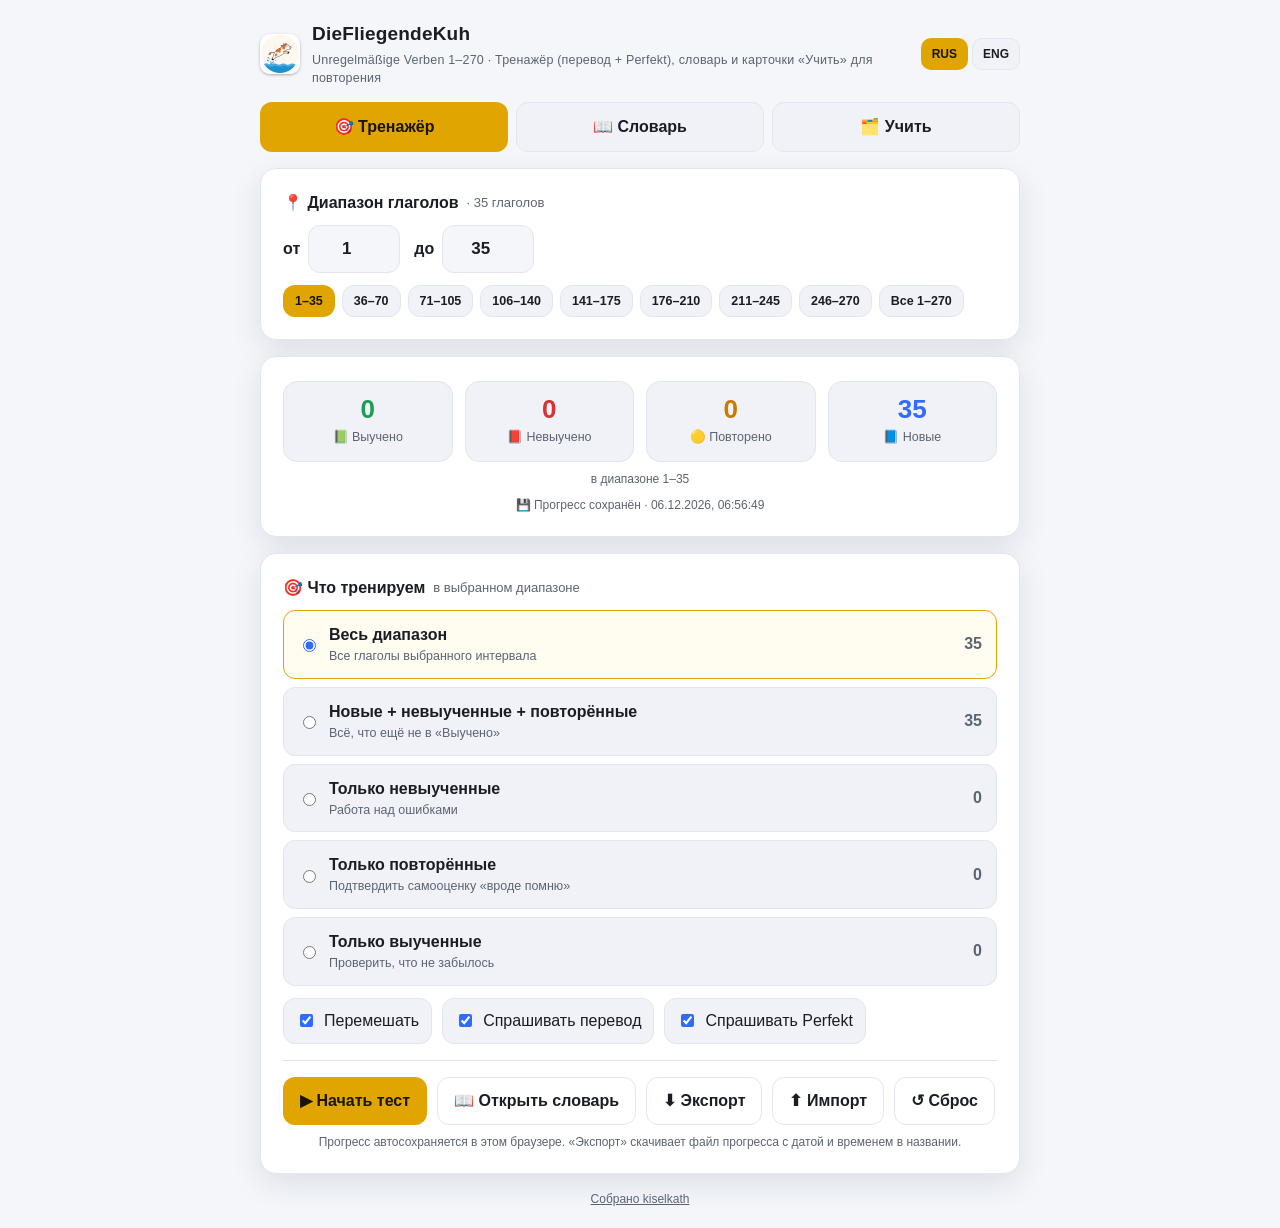
==== commit 6f389aa3: "Add "🗂️ Учить" flashcard tab; 4-value verb status model - New status "repeated" (🟡) alongside new/no" ====
--- a/DieFliegendeKuhApp.html
+++ b/DieFliegendeKuhApp.html
@@ -3,19 +3,21 @@
 <head>
 <meta charset="UTF-8">
 <meta name="viewport" content="width=device-width, initial-scale=1.0">
-<title data-i18n="pageTitle">DieFliegendeKuh · Unregelmäßige Verben 1–270 · Тренажёр и словарь</title>
+<title data-i18n="pageTitle">DieFliegendeKuh · Unregelmäßige Verben 1–270 · Тренажёр, словарь и карточки</title>
 <link rel="icon" type="image/png" href="[data-uri]">
 <style>
   :root{
     --bg:#0f1115; --panel:#171a21; --panel2:#1e222b; --line:#2a2f3a;
     --txt:#e8eaed; --muted:#9aa2b1; --accent:#ffc400; --accent2:#4f8cff;
     --ok:#2fbf71; --okbg:#12331f; --err:#ff5a5a; --errbg:#3a1414;
+    --rep:#f0a202; --repbg:#3a2a0a;
     --radius:16px; --shadow:0 10px 30px rgba(0,0,0,.35);
   }
   @media (prefers-color-scheme: light){
     :root{--bg:#f4f6fa; --panel:#ffffff; --panel2:#f0f2f7; --line:#e2e6ee;
       --txt:#1a1d24; --muted:#5b6472; --accent:#e0a500; --accent2:#2f6bff;
-      --ok:#1f9d57; --okbg:#e4f6ec; --err:#d63333; --errbg:#fceaea; --shadow:0 10px 30px rgba(20,30,60,.10);}
+      --ok:#1f9d57; --okbg:#e4f6ec; --err:#d63333; --errbg:#fceaea;
+      --rep:#c97a00; --repbg:#fff0da; --shadow:0 10px 30px rgba(20,30,60,.10);}
   }
   *{box-sizing:border-box}
   html,body{margin:0;padding:0}
@@ -50,11 +52,12 @@
   .presets button{padding:6px 11px; font-size:12.5px; font-weight:600}
   .presets button.sel{background:var(--accent); color:#1a1400; border-color:transparent}
   .rwarn{margin-top:10px; color:var(--err); font-weight:600; font-size:13.5px}
-  .folders{display:grid; grid-template-columns:repeat(3,1fr); gap:12px; margin:2px 0 4px}
+  .folders{display:grid; grid-template-columns:repeat(4,1fr); gap:12px; margin:2px 0 4px}
+  @media (max-width:520px){ .folders{grid-template-columns:repeat(2,1fr)} }
   .folder{background:var(--panel2); border:1px solid var(--line); border-radius:14px; padding:14px; text-align:center}
   .folder .n{font-size:26px; font-weight:800; line-height:1}
   .folder .l{font-size:12.5px; color:var(--muted); margin-top:6px}
-  .folder.learned .n{color:var(--ok)} .folder.notlearned .n{color:var(--err)} .folder.new .n{color:var(--accent2)}
+  .folder.learned .n{color:var(--ok)} .folder.notlearned .n{color:var(--err)} .folder.new .n{color:var(--accent2)} .folder.repeated .n{color:var(--rep)}
   label.opt{display:flex; align-items:center; gap:8px; padding:10px 12px; border:1px solid var(--line); border-radius:12px; cursor:pointer; background:var(--panel2)}
   label.opt input{accent-color:var(--accent2)}
   .modes{display:flex; flex-direction:column; gap:8px; margin:6px 0 12px}
@@ -122,10 +125,32 @@
   .masked:hover{filter:blur(3px)}
   .masked.revealed{filter:none; user-select:auto; cursor:default}
   .sdot{display:inline-block;width:9px;height:9px;border-radius:50%;margin-right:2px;vertical-align:middle}
-  .sdot.learned{background:var(--ok)} .sdot.notlearned{background:var(--err)} .sdot.new{background:var(--accent2)}
+  .sdot.learned{background:var(--ok)} .sdot.notlearned{background:var(--err)} .sdot.new{background:var(--accent2)} .sdot.repeated{background:var(--rep)}
   @media (max-width:560px){ .drow,.dhead{grid-template-columns:1fr 1fr; }
     .dhead span:nth-child(3),.dhead span:nth-child(4){display:none}
     .drow .dtrans{grid-column:1/2} .drow .dactions{grid-column:2/3; justify-self:end} }
+  /* learn (Tinder-style cards) */
+  .learncard-wrap{position:relative; max-width:420px; margin:0 auto; aspect-ratio:2/3; border-radius:20px; overflow:hidden; box-shadow:var(--shadow); background:var(--panel2); user-select:none; touch-action:none; cursor:grab}
+  .learncard-wrap.dragging{cursor:grabbing}
+  .learncard-img{position:absolute; inset:0; width:100%; height:100%; object-fit:cover; filter:blur(22px); transform:scale(1.15); transition:filter .3s ease, transform .3s ease; background:var(--panel2)}
+  .learncard-img.clear{filter:none; transform:scale(1)}
+  .learncard-fallback{position:absolute; inset:0; display:flex; align-items:center; justify-content:center; font-size:72px; background:linear-gradient(135deg,var(--panel2),var(--panel))}
+  .learncard-overlay{position:absolute; inset:0; background:linear-gradient(180deg, rgba(0,0,0,.10), rgba(0,0,0,.55) 100%); pointer-events:none; transition:opacity .2s}
+  .learncard-overlay.clearstate{opacity:0}
+  .tintL,.tintR{position:absolute; inset:0; pointer-events:none; opacity:0}
+  .tintL{background:linear-gradient(90deg, rgba(255,90,90,.55), transparent 60%)}
+  .tintR{background:linear-gradient(270deg, rgba(47,191,113,.55), transparent 60%)}
+  .learncard-badge{position:absolute; top:14px; right:14px; font-size:26px; filter:drop-shadow(0 2px 4px rgba(0,0,0,.5)); transition:opacity .15s}
+  .learncard-badge.hide2{opacity:0}
+  .learncard-content{position:absolute; inset:0; display:flex; flex-direction:column; align-items:center; justify-content:center; gap:12px; padding:28px; text-align:center; color:#fff; transition:opacity .15s}
+  .learncard-content.hide2{opacity:0}
+  .learncard-inf{font-size:27px; font-weight:800; text-shadow:0 2px 6px rgba(0,0,0,.55)}
+  .learncard-forms{font-size:14.5px; font-weight:600; opacity:.94; text-shadow:0 1px 4px rgba(0,0,0,.55)}
+  .learncard-forms .perfline{margin-top:6px; font-weight:800; font-size:16px}
+  .learncard-forms .perfline.hat{color:#fff} .learncard-forms .perfline.ist{color:#a9c9ff}
+  .learncard-trans{font-size:23px; font-weight:700; text-shadow:0 2px 6px rgba(0,0,0,.55)}
+  .learncard-example{position:absolute; left:0; right:0; bottom:0; padding:20px 22px 24px; background:linear-gradient(transparent, rgba(0,0,0,.82) 55%); color:#fff; font-size:15.5px; line-height:1.4; text-align:left; opacity:0; pointer-events:none; transition:opacity .2s}
+  .learncard-example.show2{opacity:1}
 </style>
 </head>
 <body>
@@ -134,7 +159,7 @@
   <header class="top">
     <img class="applogo" src="[data-uri]" alt="DieFliegendeKuh">
     <div style="flex:1 1 auto"><h1>DieFliegendeKuh
-      <small data-i18n="subtitle">Unregelmäßige Verben 1–270 · Тренажёр (перевод + Perfekt) и словарь для повторения</small></h1></div>
+      <small data-i18n="subtitle">Unregelmäßige Verben 1–270 · Тренажёр (перевод + Perfekt), словарь и карточки «Учить» для повторения</small></h1></div>
     <div class="langtoggle" id="langToggle">
       <button type="button" data-lang="ru">RUS</button>
       <button type="button" data-lang="en">ENG</button>
@@ -144,6 +169,7 @@
   <div class="nav" id="nav">
     <button data-tab="home" class="sel" data-i18n="navHome">🎯 Тренажёр</button>
     <button data-tab="dict" data-i18n="navDict">📖 Словарь</button>
+    <button data-tab="learn" data-i18n="navLearn">🗂️ Учить</button>
   </div>
 
   <!-- HOME -->
@@ -161,6 +187,7 @@
       <div class="folders">
         <div class="folder learned"><div class="n" id="cLearned">0</div><div class="l" data-i18n="lblLearned">📗 Выучено</div></div>
         <div class="folder notlearned"><div class="n" id="cNot">0</div><div class="l" data-i18n="lblNotLearned">📕 Невыучено</div></div>
+        <div class="folder repeated"><div class="n" id="cRepeated">0</div><div class="l" data-i18n="lblRepeated">🟡 Повторено</div></div>
         <div class="folder new"><div class="n" id="cNew">0</div><div class="l" data-i18n="lblNew">📘 Новые</div></div>
       </div>
       <div class="foot" id="foldersSub"></div>
@@ -197,6 +224,7 @@
         <button data-f="range" data-i18n="filterRange">В диапазоне</button>
         <button data-f="learned" data-i18n="lblLearned">📗 Выучено</button>
         <button data-f="notlearned" data-i18n="lblNotLearned">📕 Невыучено</button>
+        <button data-f="repeated" data-i18n="lblRepeated">🟡 Повторено</button>
         <button data-f="new" data-i18n="lblNew">📘 Новые</button>
       </div>
       <div class="dtoggles">
@@ -252,6 +280,7 @@
       <div class="folders" style="margin-top:14px">
         <div class="folder learned"><div class="n" id="rLearned">0</div><div class="l" data-i18n="lblLearned">📗 Выучено</div></div>
         <div class="folder notlearned"><div class="n" id="rNot">0</div><div class="l" data-i18n="lblNotLearned">📕 Невыучено</div></div>
+        <div class="folder repeated"><div class="n" id="rRepeated">0</div><div class="l" data-i18n="lblRepeated">🟡 Повторено</div></div>
         <div class="folder new"><div class="n" id="rNew">0</div><div class="l" data-i18n="lblNew">📘 Новые</div></div>
       </div>
       <div class="foot" id="rFoldersSub"></div>
@@ -270,13 +299,62 @@
     </div>
   </div>
 
+  <!-- LEARN: SETUP -->
+  <div id="learnSetupScreen" class="hide">
+    <div class="card">
+      <div class="cardtitle"><span data-i18n="rangeTitle">📍 Диапазон глаголов</span> <span class="sub" id="rangeCountL"></span></div>
+      <div class="rangebar">
+        <label><span data-i18n="lblFrom">от</span> <input type="number" id="rFromL" min="1" max="270" value="1"></label>
+        <label><span data-i18n="lblTo">до</span> <input type="number" id="rToL" min="1" max="270" value="35"></label>
+      </div>
+      <div class="presets" id="presetsL"></div>
+      <div class="rwarn hide" id="rWarnL"></div>
+    </div>
+    <div class="card">
+      <div class="cardtitle"><span data-i18n="learnFilterTitle">🗂️ Фильтр по статусу</span></div>
+      <div class="row">
+        <label class="opt"><input type="checkbox" id="chkFNew" checked> <span data-i18n="lblNew">📘 Новые</span></label>
+        <label class="opt"><input type="checkbox" id="chkFNotLearned" checked> <span data-i18n="lblNotLearned">📕 Невыучено</span></label>
+        <label class="opt"><input type="checkbox" id="chkFRepeated" checked> <span data-i18n="lblRepeated">🟡 Повторено</span></label>
+        <label class="opt"><input type="checkbox" id="chkFLearned" checked> <span data-i18n="lblLearned">📗 Выучено</span></label>
+      </div>
+      <div class="divider"></div>
+      <div class="row">
+        <button class="primary" id="learnStartBtn" data-i18n="learnStartBtn">▶ Начать</button>
+      </div>
+      <div class="foot" data-i18n="learnSetupFoot">Диапазон и фильтр запоминаются, пока открыта эта страница.</div>
+    </div>
+  </div>
+
+  <!-- LEARN: DECK -->
+  <div id="learnDeckScreen" class="hide">
+    <div class="row" style="margin-bottom:10px">
+      <button class="ghost" id="learnFinishBtn" data-i18n="learnFinishBtn">🏁 Завершить / выбрать другой набор</button>
+    </div>
+    <div class="learncard-wrap" id="learnCardWrap">
+      <img class="learncard-img" id="learnCardImg" alt="" draggable="false">
+      <div class="learncard-fallback hide" id="learnCardFallback">🐄</div>
+      <div class="learncard-overlay" id="learnCardOverlay"></div>
+      <div class="tintL" id="learnTintL"></div>
+      <div class="tintR" id="learnTintR"></div>
+      <div class="learncard-badge" id="learnCardBadge"></div>
+      <div class="learncard-content" id="learnCardContent">
+        <div class="learncard-inf" id="learnCardInf"></div>
+        <div class="learncard-forms" id="learnCardForms"></div>
+        <div class="learncard-trans hide" id="learnCardTrans"></div>
+      </div>
+      <div class="learncard-example" id="learnCardExample"></div>
+    </div>
+    <div class="foot" data-i18n="learnTapHint">Тап по карточке — рассмотреть · свайп — следующая карточка</div>
+  </div>
+
   <div class="foot"><a href="https://github.com/kiselkath/DieFliegendeKuhApp" target="_blank" rel="noopener" style="color:inherit" data-i18n="footerCredit">Собрано kiselkath</a></div>
 </div>
 
 <script>
 "use strict";
 
-const VERBS = [{"id": 1,"inf": "abbrechen","hint": "","aux": "hat","pras": "er bricht ab","prat": "brach ab","perf": ["hat abgebrochen"],"trans": "прерывать, обрывать","tKeys": ["прерывать","обрывать","прерыва","обрыва"],"transEn": "to break off, interrupt","tKeysEn": ["break off","interrupt","abort"]},{"id": 2,"inf": "abfahren","hint": "","aux": "ist","pras": "er fährt ab","prat": "fuhr ab","perf": ["ist abgefahren"],"trans": "отправляться, уезжать","tKeys": ["отправляться","отправлять","уезжать","уезжа"],"transEn": "to depart, leave","tKeysEn": ["depart","leave"]},{"id": 3,"inf": "abgeben","hint": "","aux": "hat","pras": "er gibt ab","prat": "gab ab","perf": ["hat abgegeben"],"trans": "сдавать, отдавать","tKeys": ["отдавать","сдавать","отдава","сдава"],"transEn": "to hand in, hand over","tKeysEn": ["hand in","hand over","submit"]},{"id": 4,"inf": "abhängen","hint": "","aux": "hat","pras": "es hängt ab","prat": "hing ab","perf": ["hat abgehangen"],"trans": "зависеть","tKeys": ["зависеть","зависе"],"transEn": "to depend (on)","tKeysEn": ["depend"]},{"id": 5,"inf": "abheben","hint": "","aux": "hat","pras": "er hebt ab","prat": "hob ab","perf": ["hat abgehoben"],"trans": "снимать (деньги); выделяться","tKeys": ["выделяться","выделять","снимать","снима"],"transEn": "to withdraw (money); to stand out","tKeysEn": ["withdraw","stand out"]},{"id": 6,"inf": "abnehmen","hint": "","aux": "hat","pras": "er nimmt ab","prat": "nahm ab","perf": ["hat abgenommen"],"trans": "худеть; снимать","tKeys": ["снимать","худеть","снима","худе"],"transEn": "to lose weight; to take off, remove","tKeysEn": ["lose weight","take off","remove"]},{"id": 7,"inf": "abschließen","hint": "","aux": "hat","pras": "er schließt ab","prat": "schloss ab","perf": ["hat abgeschlossen"],"trans": "закрывать; заключать (договор)","tKeys": ["заключать","закрывать","заключа","закрыва"],"transEn": "to lock, close; to conclude (a contract)","tKeysEn": ["lock","close","conclude"]},{"id": 8,"inf": "anbieten","hint": "","aux": "hat","pras": "er bietet an","prat": "bot an","perf": ["hat angeboten"],"trans": "предлагать","tKeys": ["предлагать","предлага"],"transEn": "to offer","tKeysEn": ["offer"]},{"id": 9,"inf": "anerkennen","hint": "","aux": "hat","pras": "er erkennt an","prat": "erkannte an","perf": ["hat anerkannt"],"trans": "признавать","tKeys": ["признавать","признава"],"transEn": "to acknowledge, recognize","tKeysEn": ["acknowledge","recognize"]},{"id": 10,"inf": "anfangen","hint": "","aux": "hat","pras": "er fängt an","prat": "fing an","perf": ["hat angefangen"],"trans": "начинать","tKeys": ["начинать","начина"],"transEn": "to begin, start","tKeysEn": ["begin","start"]},{"id": 11,"inf": "angeben","hint": "","aux": "hat","pras": "er gibt an","prat": "gab an","perf": ["hat angegeben"],"trans": "указывать; хвастаться","tKeys": ["хвастаться","указывать","хвастать","указыва"],"transEn": "to indicate, state; to brag, show off","tKeysEn": ["indicate","state","brag","show off"]},{"id": 12,"inf": "ankommen","hint": "","aux": "ist","pras": "er kommt an","prat": "kam an","perf": ["ist angekommen"],"trans": "прибывать","tKeys": ["прибывать","прибыва"],"transEn": "to arrive","tKeysEn": ["arrive"]},{"id": 13,"inf": "annehmen","hint": "","aux": "hat","pras": "er nimmt an","prat": "nahm an","perf": ["hat angenommen"],"trans": "принимать; предполагать","tKeys": ["предполагать","предполага","принимать","принима"],"transEn": "to accept; to assume, suppose","tKeysEn": ["accept","assume","suppose"]},{"id": 14,"inf": "anrufen","hint": "","aux": "hat","pras": "er ruft an","prat": "rief an","perf": ["hat angerufen"],"trans": "звонить","tKeys": ["звонить","звони"],"transEn": "to call (phone)","tKeysEn": ["call","phone"]},{"id": 15,"inf": "ansehen","hint": "","aux": "hat","pras": "er sieht an","prat": "sah an","perf": ["hat angesehen"],"trans": "смотреть на, рассматривать","tKeys": ["рассматривать","рассматрива","смотреть","смотре"],"transEn": "to look at, watch; to view, consider","tKeysEn": ["look at","watch","view","consider"]},{"id": 16,"inf": "ansprechen","hint": "","aux": "hat","pras": "er spricht an","prat": "sprach an","perf": ["hat angesprochen"],"trans": "обращаться к, заговаривать","tKeys": ["заговаривать","заговарива","обращаться","обращать"],"transEn": "to address, speak to","tKeysEn": ["address","speak to","approach"]},{"id": 17,"inf": "anwenden","hint": "","aux": "hat","pras": "er wendet an","prat": "wendete/wandte an","perf": ["hat angewendet","hat angewandt"],"trans": "применять","tKeys": ["применять","применя"],"transEn": "to apply, use","tKeysEn": ["apply","use"]},{"id": 18,"inf": "auffallen","hint": "","aux": "ist","pras": "er fällt auf","prat": "fiel auf","perf": ["ist aufgefallen"],"trans": "бросаться в глаза","tKeys": ["бросаться","бросать","глаза","глаз"],"transEn": "to stand out, catch the eye","tKeysEn": ["stand out","catch the eye","noticeable"]},{"id": 19,"inf": "aufgeben","hint": "","aux": "hat","pras": "er gibt auf","prat": "gab auf","perf": ["hat aufgegeben"],"trans": "сдаваться; отказываться","tKeys": ["отказываться","отказывать","сдаваться","сдавать"],"transEn": "to give up; to abandon","tKeysEn": ["give up","abandon","surrender"]},{"id": 20,"inf": "aufheben","hint": "","aux": "hat","pras": "er hebt auf","prat": "hob auf","perf": ["hat aufgehoben"],"trans": "поднимать; отменять","tKeys": ["поднимать","отменять","поднима","отменя"],"transEn": "to pick up, lift; to abolish, cancel","tKeysEn": ["pick up","lift","abolish","cancel"]},{"id": 21,"inf": "aufladen","hint": "","aux": "hat","pras": "er lädt auf","prat": "lud auf","perf": ["hat aufgeladen"],"trans": "загружать; заряжать","tKeys": ["загружать","заряжать","загружа","заряжа"],"transEn": "to load; to charge (battery)","tKeysEn": ["load","charge"]},{"id": 22,"inf": "aufnehmen","hint": "","aux": "hat","pras": "er nimmt auf","prat": "nahm auf","perf": ["hat aufgenommen"],"trans": "принимать; записывать","tKeys": ["записывать","принимать","записыва","принима"],"transEn": "to take in, admit; to record","tKeysEn": ["take in","admit","record"]},{"id": 23,"inf": "aufstehen","hint": "","aux": "ist","pras": "er steht auf","prat": "stand auf","perf": ["ist aufgestanden"],"trans": "вставать","tKeys": ["вставать","встава"],"transEn": "to get up, stand up","tKeysEn": ["get up","stand up"]},{"id": 24,"inf": "auftreten","hint": "","aux": "ist","pras": "er tritt auf","prat": "trat auf","perf": ["ist aufgetreten"],"trans": "выступать; появляться","tKeys": ["появляться","выступать","появлять","выступа"],"transEn": "to perform, appear (on stage); to occur","tKeysEn": ["perform","appear","occur"]},{"id": 25,"inf": "ausfallen","hint": "","aux": "ist","pras": "er fällt aus","prat": "fiel aus","perf": ["ist ausgefallen"],"trans": "отменяться; выпадать","tKeys": ["отменяться","выпадать","отменять","выпада"],"transEn": "to be cancelled; to fall out","tKeysEn": ["cancelled","fall out"]},{"id": 26,"inf": "ausgehen","hint": "","aux": "ist","pras": "er geht aus","prat": "ging aus","perf": ["ist ausgegangen"],"trans": "выходить (из дома); заканчиваться","tKeys": ["заканчиваться","заканчивать","выходить","выходи"],"transEn": "to go out; to run out, end","tKeysEn": ["go out","run out","end"]},{"id": 27,"inf": "ausleihen","hint": "","aux": "hat","pras": "er leiht aus","prat": "lieh aus","perf": ["hat ausgeliehen"],"trans": "одалживать (брать/давать)","tKeys": ["одалживать","одалжива"],"transEn": "to borrow, lend","tKeysEn": ["borrow","lend"]},{"id": 28,"inf": "ausschlafen","hint": "","aux": "hat","pras": "er schläft aus","prat": "schlief aus","perf": ["hat ausgeschlafen"],"trans": "высыпаться","tKeys": ["высыпаться","высыпать"],"transEn": "to sleep in, get enough sleep","tKeysEn": ["sleep in","enough sleep"]},{"id": 29,"inf": "aussehen","hint": "","aux": "hat","pras": "er sieht aus","prat": "sah aus","perf": ["hat ausgesehen"],"trans": "выглядеть","tKeys": ["выглядеть","выгляде"],"transEn": "to look, appear (like)","tKeysEn": ["look like","appear"]},{"id": 30,"inf": "aussprechen","hint": "","aux": "hat","pras": "er spricht aus","prat": "sprach aus","perf": ["hat ausgesprochen"],"trans": "произносить; высказывать","tKeys": ["высказывать","произносить","высказыва","произноси"],"transEn": "to pronounce; to express","tKeysEn": ["pronounce","express"]},{"id": 31,"inf": "aussteigen","hint": "","aux": "ist","pras": "er steigt aus","prat": "stieg aus","perf": ["ist ausgestiegen"],"trans": "выходить (из транспорта)","tKeys": ["выходить","выходи"],"transEn": "to get out, get off (a vehicle)","tKeysEn": ["get out","get off"]},{"id": 32,"inf": "ausweichen","hint": "","aux": "ist","pras": "er weicht aus","prat": "wich aus","perf": ["ist ausgewichen"],"trans": "уклоняться, избегать","tKeys": ["уклоняться","избегать","уклонять","избега"],"transEn": "to avoid, dodge","tKeysEn": ["avoid","dodge","evade"]},{"id": 33,"inf": "ausziehen","hint": "одежду","aux": "hat","pras": "er zieht aus","prat": "zog aus","perf": ["hat ausgezogen"],"trans": "снимать (одежду)","tKeys": ["снимать","снима"],"transEn": "to take off (clothes)","tKeysEn": ["take off","undress"]},{"id": 34,"inf": "ausziehen","hint": "из квартиры","aux": "ist","pras": "er zieht aus","prat": "zog aus","perf": ["ist ausgezogen"],"trans": "съезжать (из квартиры)","tKeys": ["съезжать","съезжа"],"transEn": "to move out (of an apartment)","tKeysEn": ["move out"]},{"id": 35,"inf": "backen","hint": "","aux": "hat","pras": "er bäckt/backt","prat": "buk/backte","perf": ["hat gebacken"],"trans": "печь","tKeys": ["печь"],"transEn": "to bake","tKeysEn": ["bake"]},{"id": 36,"inf": "befehlen","hint": "","aux": "hat","pras": "er befiehlt","prat": "befahl","perf": ["hat befohlen"],"trans": "приказывать","tKeys": ["приказывать","приказыва"],"transEn": "to command, order","tKeysEn": ["command","order"]},{"id": 37,"inf": "sich befinden","hint": "","aux": "hat","pras": "er befindet sich","prat": "befand sich","perf": ["hat sich befunden"],"trans": "находиться","tKeys": ["находиться","находить"],"transEn": "to be located, be situated","tKeysEn": ["located","situated"]},{"id": 38,"inf": "beginnen","hint": "","aux": "hat","pras": "er beginnt","prat": "begann","perf": ["hat begonnen"],"trans": "начинать(ся)","tKeys": ["начинать","начина"],"transEn": "to begin, start","tKeysEn": ["begin","start"]},{"id": 39,"inf": "begreifen","hint": "","aux": "hat","pras": "er begreift","prat": "begriff","perf": ["hat begriffen"],"trans": "понимать, постигать","tKeys": ["постигать","понимать","постига","понима"],"transEn": "to understand, grasp, comprehend","tKeysEn": ["understand","grasp","comprehend"]},{"id": 40,"inf": "behalten","hint": "","aux": "hat","pras": "er behält","prat": "behielt","perf": ["hat behalten"],"trans": "оставлять себе; сохранять в памяти","tKeys": ["оставлять","сохранять","оставля","сохраня","памяти","памя"],"transEn": "to keep; to remember","tKeysEn": ["keep","remember"]},{"id": 41,"inf": "beibringen","hint": "","aux": "hat","pras": "er bringt bei","prat": "brachte bei","perf": ["hat beigebracht"],"trans": "обучать, научить","tKeys": ["научить","обучать","научи","обуча"],"transEn": "to teach","tKeysEn": ["teach"]},{"id": 42,"inf": "beißen","hint": "","aux": "hat","pras": "er beißt","prat": "biss","perf": ["hat gebissen"],"trans": "кусать","tKeys": ["кусать","куса"],"transEn": "to bite","tKeysEn": ["bite"]},{"id": 43,"inf": "bekommen","hint": "","aux": "hat","pras": "er bekommt","prat": "bekam","perf": ["hat bekommen"],"trans": "получать","tKeys": ["получать","получа"],"transEn": "to get, receive","tKeysEn": ["get","receive"]},{"id": 44,"inf": "beraten","hint": "","aux": "hat","pras": "er berät","prat": "beriet","perf": ["hat beraten"],"trans": "советовать, консультировать","tKeys": ["консультировать","консультирова","советовать","советова"],"transEn": "to advise, consult","tKeysEn": ["advise","consult"]},{"id": 45,"inf": "beschließen","hint": "","aux": "hat","pras": "er beschließt","prat": "beschloss","perf": ["hat beschlossen"],"trans": "решать, постановлять","tKeys": ["постановлять","постановля","решать","реша"],"transEn": "to decide, resolve","tKeysEn": ["decide","resolve"]},{"id": 46,"inf": "besprechen","hint": "","aux": "hat","pras": "er bespricht","prat": "besprach","perf": ["hat besprochen"],"trans": "обсуждать","tKeys": ["обсуждать","обсужда"],"transEn": "to discuss","tKeysEn": ["discuss"]},{"id": 47,"inf": "bestehen","hint": "","aux": "hat","pras": "er besteht","prat": "bestand","perf": ["hat bestanden"],"trans": "существовать; сдавать (экзамен)","tKeys": ["существовать","существова","сдавать","сдава"],"transEn": "to exist; to pass (an exam)","tKeysEn": ["exist","pass"]},{"id": 48,"inf": "betreffen","hint": "","aux": "hat","pras": "es betrifft","prat": "betraf","perf": ["hat betroffen"],"trans": "касаться, затрагивать","tKeys": ["затрагивать","затрагива","касаться","касать"],"transEn": "to concern, affect","tKeysEn": ["concern","affect"]},{"id": 49,"inf": "betreiben","hint": "","aux": "hat","pras": "er betreibt","prat": "betrieb","perf": ["hat betrieben"],"trans": "заниматься (чем-л.), эксплуатировать","tKeys": ["эксплуатировать","эксплуатирова","заниматься","занимать"],"transEn": "to pursue, run, operate","tKeysEn": ["pursue","run","operate"]},{"id": 50,"inf": "betrügen","hint": "","aux": "hat","pras": "er betrügt","prat": "betrog","perf": ["hat betrogen"],"trans": "обманывать","tKeys": ["обманывать","обманыва"],"transEn": "to deceive, cheat","tKeysEn": ["deceive","cheat"]},{"id": 51,"inf": "sich beziehen","hint": "","aux": "hat","pras": "er bezieht sich","prat": "bezog sich","perf": ["hat sich bezogen"],"trans": "относиться (к чему-л.), ссылаться","tKeys": ["относиться","ссылаться","относить","ссылать"],"transEn": "to refer (to), relate (to)","tKeysEn": ["refer","relate"]},{"id": 52,"inf": "biegen","hint": "","aux": "hat","pras": "er biegt","prat": "bog","perf": ["hat gebogen"],"trans": "гнуть, сгибать","tKeys": ["сгибать","гнуть","сгиба","гнут"],"transEn": "to bend","tKeysEn": ["bend"]},{"id": 53,"inf": "bieten","hint": "","aux": "hat","pras": "er bietet","prat": "bot","perf": ["hat geboten"],"trans": "предлагать","tKeys": ["предлагать","предлага"],"transEn": "to offer","tKeysEn": ["offer"]},{"id": 54,"inf": "binden","hint": "","aux": "hat","pras": "er bindet","prat": "band","perf": ["hat gebunden"],"trans": "связывать","tKeys": ["связывать","связыва"],"transEn": "to tie, bind","tKeysEn": ["tie","bind"]},{"id": 55,"inf": "bitten","hint": "","aux": "hat","pras": "er bittet","prat": "bat","perf": ["hat gebeten"],"trans": "просить","tKeys": ["просить","проси"],"transEn": "to ask, request","tKeysEn": ["ask","request"]},{"id": 56,"inf": "bleiben","hint": "","aux": "ist","pras": "er bleibt","prat": "blieb","perf": ["ist geblieben"],"trans": "оставаться","tKeys": ["оставаться","оставать"],"transEn": "to stay, remain","tKeysEn": ["stay","remain"]},{"id": 57,"inf": "braten","hint": "","aux": "hat","pras": "er brät","prat": "briet","perf": ["hat gebraten"],"trans": "жарить","tKeys": ["жарить","жари"],"transEn": "to fry, roast","tKeysEn": ["fry","roast"]},{"id": 58,"inf": "brechen","hint": "","aux": "hat","pras": "er bricht","prat": "brach","perf": ["hat gebrochen"],"trans": "ломать","tKeys": ["ломать","лома"],"transEn": "to break","tKeysEn": ["break"]},{"id": 59,"inf": "brennen","hint": "","aux": "hat","pras": "er brennt","prat": "brannte","perf": ["hat gebrannt"],"trans": "гореть","tKeys": ["гореть","горе"],"transEn": "to burn","tKeysEn": ["burn"]},{"id": 60,"inf": "bringen","hint": "","aux": "hat","pras": "er bringt","prat": "brachte","perf": ["hat gebracht"],"trans": "приносить","tKeys": ["приносить","приноси"],"transEn": "to bring","tKeysEn": ["bring"]},{"id": 61,"inf": "denken","hint": "","aux": "hat","pras": "er denkt","prat": "dachte","perf": ["hat gedacht"],"trans": "думать","tKeys": ["думать","дума"],"transEn": "to think","tKeysEn": ["think"]},{"id": 62,"inf": "dürfen","hint": "","aux": "hat","pras": "er darf","prat": "durfte","perf": ["hat dürfen","hat gedurft"],"trans": "мочь (иметь разрешение)","tKeys": ["мочь"],"transEn": "to be allowed to, may","tKeysEn": ["allowed","may"]},{"id": 63,"inf": "eindringen","hint": "","aux": "ist","pras": "er dringt ein","prat": "drang ein","perf": ["ist eingedrungen"],"trans": "вторгаться, проникать","tKeys": ["вторгаться","проникать","вторгать","проника"],"transEn": "to invade, penetrate","tKeysEn": ["invade","penetrate","intrude"]},{"id": 64,"inf": "einfallen","hint": "","aux": "ist","pras": "er fällt ein","prat": "fiel ein","perf": ["ist eingefallen"],"trans": "приходить в голову","tKeys": ["приходить","приходи","голову","голо"],"transEn": "to occur to (someone), come to mind","tKeysEn": ["occur to","come to mind"]},{"id": 65,"inf": "eingeben","hint": "","aux": "hat","pras": "er gibt ein","prat": "gab ein","perf": ["hat eingegeben"],"trans": "вводить (данные)","tKeys": ["вводить","вводи"],"transEn": "to enter (data), input","tKeysEn": ["enter","input"]},{"id": 66,"inf": "einhalten","hint": "","aux": "hat","pras": "er hält ein","prat": "hielt ein","perf": ["hat eingehalten"],"trans": "соблюдать","tKeys": ["соблюдать","соблюда"],"transEn": "to comply with, observe (rules)","tKeysEn": ["comply","observe","adhere"]},{"id": 67,"inf": "einladen","hint": "","aux": "hat","pras": "er lädt ein","prat": "lud ein","perf": ["hat eingeladen"],"trans": "приглашать","tKeys": ["приглашать","приглаша"],"transEn": "to invite","tKeysEn": ["invite"]},{"id": 68,"inf": "einschlafen","hint": "","aux": "ist","pras": "er schläft ein","prat": "schlief ein","perf": ["ist eingeschlafen"],"trans": "засыпать","tKeys": ["засыпать","засыпа"],"transEn": "to fall asleep","tKeysEn": ["fall asleep"]},{"id": 69,"inf": "einschließen","hint": "","aux": "hat","pras": "er schließt ein","prat": "schloss ein","perf": ["hat eingeschlossen"],"trans": "запирать; включать","tKeys": ["включать","запирать","включа","запира"],"transEn": "to lock in; to include","tKeysEn": ["lock in","include"]},{"id": 70,"inf": "einwerfen","hint": "","aux": "hat","pras": "er wirft ein","prat": "warf ein","perf": ["hat eingeworfen"],"trans": "бросать (в щель); вставлять (замечание)","tKeys": ["вставлять","бросать","вставля","броса"],"transEn": "to throw in, post (a letter); to interject","tKeysEn": ["throw in","post","interject"]},{"id": 71,"inf": "einziehen","hint": "","aux": "ist","pras": "er zieht ein","prat": "zog ein","perf": ["ist eingezogen"],"trans": "въезжать (в квартиру)","tKeys": ["въезжать","въезжа"],"transEn": "to move in (to an apartment)","tKeysEn": ["move in"]},{"id": 72,"inf": "empfangen","hint": "","aux": "hat","pras": "er empfängt","prat": "empfing","perf": ["hat empfangen"],"trans": "принимать (гостей, сигнал)","tKeys": ["принимать","принима"],"transEn": "to receive (guests, a signal)","tKeysEn": ["receive"]},{"id": 73,"inf": "empfehlen","hint": "","aux": "hat","pras": "er empfiehlt","prat": "empfahl","perf": ["hat empfohlen"],"trans": "рекомендовать","tKeys": ["рекомендовать","рекомендова"],"transEn": "to recommend","tKeysEn": ["recommend"]},{"id": 74,"inf": "empfinden","hint": "","aux": "hat","pras": "er empfindet","prat": "empfand","perf": ["hat empfunden"],"trans": "чувствовать, ощущать","tKeys": ["чувствовать","чувствова","ощущать","ощуща"],"transEn": "to feel, sense","tKeysEn": ["feel","sense"]},{"id": 75,"inf": "enthalten","hint": "","aux": "hat","pras": "es enthält","prat": "enthielt","perf": ["hat enthalten"],"trans": "содержать","tKeys": ["содержать","содержа"],"transEn": "to contain","tKeysEn": ["contain"]},{"id": 76,"inf": "entlassen","hint": "","aux": "hat","pras": "er entlässt","prat": "entließ","perf": ["hat entlassen"],"trans": "увольнять","tKeys": ["увольнять","увольня"],"transEn": "to dismiss, fire, lay off","tKeysEn": ["dismiss","fire","lay off"]},{"id": 77,"inf": "entnehmen","hint": "","aux": "hat","pras": "er entnimmt","prat": "entnahm","perf": ["hat entnommen"],"trans": "брать (из); заключать (из текста)","tKeys": ["заключать","заключа","брать","брат"],"transEn": "to take (from); to gather, infer","tKeysEn": ["take from","gather","infer"]},{"id": 78,"inf": "entscheiden","hint": "","aux": "hat","pras": "er entscheidet","prat": "entschied","perf": ["hat entschieden"],"trans": "решать","tKeys": ["решать","реша"],"transEn": "to decide","tKeysEn": ["decide"]},{"id": 79,"inf": "sich entschließen","hint": "","aux": "hat","pras": "er entschließt sich","prat": "entschloss sich","perf": ["hat sich entschlossen"],"trans": "решаться","tKeys": ["решаться","решать"],"transEn": "to decide, make up one's mind","tKeysEn": ["decide","make up"]},{"id": 80,"inf": "entsprechen","hint": "","aux": "hat","pras": "er entspricht","prat": "entsprach","perf": ["hat entsprochen"],"trans": "соответствовать","tKeys": ["соответствовать","соответствова"],"transEn": "to correspond to, match","tKeysEn": ["correspond","match"]},{"id": 81,"inf": "entstehen","hint": "","aux": "ist","pras": "er entsteht","prat": "entstand","perf": ["ist entstanden"],"trans": "возникать","tKeys": ["возникать","возника"],"transEn": "to arise, originate","tKeysEn": ["arise","originate"]},{"id": 82,"inf": "entwerfen","hint": "","aux": "hat","pras": "er entwirft","prat": "entwarf","perf": ["hat entworfen"],"trans": "разрабатывать, проектировать","tKeys": ["проектировать","разрабатывать","проектирова","разрабатыва"],"transEn": "to design, draft","tKeysEn": ["design","draft"]},{"id": 83,"inf": "erfahren","hint": "","aux": "hat","pras": "er erfährt","prat": "erfuhr","perf": ["hat erfahren"],"trans": "узнавать","tKeys": ["узнавать","узнава"],"transEn": "to find out, learn (about)","tKeysEn": ["find out","learn"]},{"id": 84,"inf": "erfinden","hint": "","aux": "hat","pras": "er erfindet","prat": "erfand","perf": ["hat erfunden"],"trans": "изобретать","tKeys": ["изобретать","изобрета"],"transEn": "to invent","tKeysEn": ["invent"]},{"id": 85,"inf": "sich ergeben","hint": "","aux": "hat","pras": "es ergibt sich","prat": "ergab sich","perf": ["hat sich ergeben"],"trans": "получаться; сдаваться","tKeys": ["получаться","сдаваться","получать","сдавать"],"transEn": "to result, follow; to surrender","tKeysEn": ["result","follow","surrender"]},{"id": 86,"inf": "ergreifen","hint": "","aux": "hat","pras": "er ergreift","prat": "ergriff","perf": ["hat ergriffen"],"trans": "хватать, охватывать","tKeys": ["охватывать","охватыва","хватать","хвата"],"transEn": "to grab, seize","tKeysEn": ["grab","seize"]},{"id": 87,"inf": "erhalten","hint": "","aux": "hat","pras": "er erhält","prat": "erhielt","perf": ["hat erhalten"],"trans": "получать; сохранять","tKeys": ["сохранять","получать","сохраня","получа"],"transEn": "to receive; to preserve","tKeysEn": ["receive","preserve"]},{"id": 88,"inf": "erkennen","hint": "","aux": "hat","pras": "er erkennt","prat": "erkannte","perf": ["hat erkannt"],"trans": "узнавать, распознавать","tKeys": ["распознавать","распознава","узнавать","узнава"],"transEn": "to recognize, identify","tKeysEn": ["recognize","identify"]},{"id": 89,"inf": "erscheinen","hint": "","aux": "ist","pras": "er erscheint","prat": "erschien","perf": ["ist erschienen"],"trans": "появляться","tKeys": ["появляться","появлять"],"transEn": "to appear","tKeysEn": ["appear"]},{"id": 90,"inf": "ertragen","hint": "","aux": "hat","pras": "er erträgt","prat": "ertrug","perf": ["hat ertragen"],"trans": "терпеть, выносить","tKeys": ["выносить","терпеть","выноси","терпе"],"transEn": "to bear, endure","tKeysEn": ["bear","endure"]},{"id": 91,"inf": "sich erweisen","hint": "","aux": "hat","pras": "es erweist sich","prat": "erwies sich","perf": ["hat sich erwiesen"],"trans": "оказываться","tKeys": ["оказываться","оказывать"],"transEn": "to turn out (to be), prove to be","tKeysEn": ["turn out","prove to be"]},{"id": 92,"inf": "erwerben","hint": "","aux": "hat","pras": "er erwirbt","prat": "erwarb","perf": ["hat erworben"],"trans": "приобретать","tKeys": ["приобретать","приобрета"],"transEn": "to acquire","tKeysEn": ["acquire"]},{"id": 93,"inf": "erziehen","hint": "","aux": "hat","pras": "er erzieht","prat": "erzog","perf": ["hat erzogen"],"trans": "воспитывать","tKeys": ["воспитывать","воспитыва"],"transEn": "to raise, bring up, educate","tKeysEn": ["raise","bring up","educate"]},{"id": 94,"inf": "essen","hint": "","aux": "hat","pras": "er isst","prat": "aß","perf": ["hat gegessen"],"trans": "есть, кушать","tKeys": ["кушать","есть","куша"],"transEn": "to eat","tKeysEn": ["eat"]},{"id": 95,"inf": "fahren","hint": "","aux": "ist","pras": "er fährt","prat": "fuhr","perf": ["ist gefahren"],"trans": "ехать","tKeys": ["ехать","ехат"],"transEn": "to drive, go (by vehicle)","tKeysEn": ["drive","go by"]},{"id": 96,"inf": "fallen","hint": "","aux": "ist","pras": "er fällt","prat": "fiel","perf": ["ist gefallen"],"trans": "падать","tKeys": ["падать","пада"],"transEn": "to fall","tKeysEn": ["fall"]},{"id": 97,"inf": "fangen","hint": "","aux": "hat","pras": "er fängt","prat": "fing","perf": ["hat gefangen"],"trans": "ловить","tKeys": ["ловить","лови"],"transEn": "to catch","tKeysEn": ["catch"]},{"id": 98,"inf": "fernsehen","hint": "","aux": "hat","pras": "er sieht fern","prat": "sah fern","perf": ["hat ferngesehen"],"trans": "смотреть телевизор","tKeys": ["телевизор","смотреть","телевиз","смотре"],"transEn": "to watch TV","tKeysEn": ["watch tv","television"]},{"id": 99,"inf": "feststehen","hint": "","aux": "hat","pras": "es steht fest","prat": "stand fest","perf": ["hat festgestanden"],"trans": "быть установленным, точно известно","tKeys": ["установленным","установленн","известно","извест","точно","быть","точн"],"transEn": "to be certain, be established","tKeysEn": ["certain","established","confirmed"]},{"id": 100,"inf": "finden","hint": "","aux": "hat","pras": "er findet","prat": "fand","perf": ["hat gefunden"],"trans": "находить","tKeys": ["находить","находи"],"transEn": "to find","tKeysEn": ["find"]},{"id": 101,"inf": "fliegen","hint": "","aux": "ist","pras": "er fliegt","prat": "flog","perf": ["ist geflogen"],"trans": "летать","tKeys": ["летать","лета"],"transEn": "to fly","tKeysEn": ["fly"]},{"id": 102,"inf": "fliehen","hint": "","aux": "ist","pras": "er flieht","prat": "floh","perf": ["ist geflohen"],"trans": "бежать, спасаться бегством","tKeys": ["спасаться","бегством","спасать","бегств","бежать","бежа"],"transEn": "to flee, escape","tKeysEn": ["flee","escape"]},{"id": 103,"inf": "fließen","hint": "","aux": "ist","pras": "er fließt","prat": "floss","perf": ["ist geflossen"],"trans": "течь","tKeys": ["течь"],"transEn": "to flow","tKeysEn": ["flow"]},{"id": 104,"inf": "fressen","hint": "","aux": "hat","pras": "er frisst","prat": "fraß","perf": ["hat gefressen"],"trans": "есть (о животных), жрать","tKeys": ["жрать","есть","жрат"],"transEn": "to eat (of animals), devour","tKeysEn": ["devour","eat"]},{"id": 105,"inf": "frieren","hint": "","aux": "hat","pras": "er friert","prat": "fror","perf": ["hat gefroren"],"trans": "мёрзнуть","tKeys": ["мерзнуть","мерзну"],"transEn": "to freeze, be cold","tKeysEn": ["freeze","cold"]},{"id": 106,"inf": "geben","hint": "","aux": "hat","pras": "er gibt","prat": "gab","perf": ["hat gegeben"],"trans": "давать","tKeys": ["давать","дава"],"transEn": "to give","tKeysEn": ["give"]},{"id": 107,"inf": "gefallen","hint": "","aux": "hat","pras": "es gefällt","prat": "gefiel","perf": ["hat gefallen"],"trans": "нравиться","tKeys": ["нравиться","нравить"],"transEn": "to please, be liked","tKeysEn": ["please","like"]},{"id": 108,"inf": "gehen","hint": "","aux": "ist","pras": "er geht","prat": "ging","perf": ["ist gegangen"],"trans": "идти","tKeys": ["идти"],"transEn": "to go, walk","tKeysEn": ["go","walk"]},{"id": 109,"inf": "gelingen","hint": "","aux": "ist","pras": "es gelingt","prat": "gelang","perf": ["ist gelungen"],"trans": "удаваться","tKeys": ["удаваться","удавать"],"transEn": "to succeed, work out","tKeysEn": ["succeed","work out"]},{"id": 110,"inf": "gelten","hint": "","aux": "hat","pras": "er gilt","prat": "galt","perf": ["hat gegolten"],"trans": "действовать, считаться","tKeys": ["действовать","действова","считаться","считать"],"transEn": "to be valid, be considered","tKeysEn": ["valid","considered"]},{"id": 111,"inf": "genießen","hint": "","aux": "hat","pras": "er genießt","prat": "genoss","perf": ["hat genossen"],"trans": "наслаждаться","tKeys": ["наслаждаться","наслаждать"],"transEn": "to enjoy","tKeysEn": ["enjoy"]},{"id": 112,"inf": "geraten","hint": "","aux": "ist","pras": "er gerät","prat": "geriet","perf": ["ist geraten"],"trans": "попадать (в ситуацию)","tKeys": ["попадать","попада"],"transEn": "to get into, end up (in a situation)","tKeysEn": ["get into","end up"]},{"id": 113,"inf": "geschehen","hint": "","aux": "ist","pras": "es geschieht","prat": "geschah","perf": ["ist geschehen"],"trans": "происходить, случаться","tKeys": ["происходить","происходи","случаться","случать"],"transEn": "to happen, occur","tKeysEn": ["happen","occur"]},{"id": 114,"inf": "gewinnen","hint": "","aux": "hat","pras": "er gewinnt","prat": "gewann","perf": ["hat gewonnen"],"trans": "выигрывать","tKeys": ["выигрывать","выигрыва"],"transEn": "to win","tKeysEn": ["win"]},{"id": 115,"inf": "gießen","hint": "","aux": "hat","pras": "er gießt","prat": "goss","perf": ["hat gegossen"],"trans": "лить, поливать","tKeys": ["поливать","полива","лить"],"transEn": "to pour; to water (plants)","tKeysEn": ["pour","water"]},{"id": 116,"inf": "greifen","hint": "","aux": "hat","pras": "er greift","prat": "griff","perf": ["hat gegriffen"],"trans": "хватать","tKeys": ["хватать","хвата"],"transEn": "to grab, reach for","tKeysEn": ["grab","reach for"]},{"id": 117,"inf": "haben","hint": "","aux": "hat","pras": "er hat","prat": "hatte","perf": ["hat gehabt"],"trans": "иметь","tKeys": ["иметь","имет"],"transEn": "to have","tKeysEn": ["have"]},{"id": 118,"inf": "halten","hint": "","aux": "hat","pras": "er hält","prat": "hielt","perf": ["hat gehalten"],"trans": "держать","tKeys": ["держать","держа"],"transEn": "to hold","tKeysEn": ["hold"]},{"id": 119,"inf": "hängen","hint": "","aux": "hat","pras": "er hängt","prat": "hing","perf": ["hat gehangen"],"trans": "висеть","tKeys": ["висеть","висе"],"transEn": "to hang","tKeysEn": ["hang"]},{"id": 120,"inf": "heben","hint": "","aux": "hat","pras": "er hebt","prat": "hob","perf": ["hat gehoben"],"trans": "поднимать","tKeys": ["поднимать","поднима"],"transEn": "to lift, raise","tKeysEn": ["lift","raise"]},{"id": 121,"inf": "heißen","hint": "","aux": "hat","pras": "er heißt","prat": "hieß","perf": ["hat geheißen"],"trans": "называться","tKeys": ["называться","называть"],"transEn": "to be called, be named","tKeysEn": ["called","named"]},{"id": 122,"inf": "helfen","hint": "","aux": "hat","pras": "er hilft","prat": "half","perf": ["hat geholfen"],"trans": "помогать","tKeys": ["помогать","помога"],"transEn": "to help","tKeysEn": ["help"]},{"id": 123,"inf": "herunterladen","hint": "","aux": "hat","pras": "er lädt herunter","prat": "lud herunter","perf": ["hat heruntergeladen"],"trans": "скачивать","tKeys": ["скачивать","скачива"],"transEn": "to download","tKeysEn": ["download"]},{"id": 124,"inf": "hervorheben","hint": "","aux": "hat","pras": "er hebt hervor","prat": "hob hervor","perf": ["hat hervorgehoben"],"trans": "подчёркивать, выделять","tKeys": ["подчеркивать","подчеркива","выделять","выделя"],"transEn": "to emphasize, highlight","tKeysEn": ["emphasize","highlight"]},{"id": 125,"inf": "hinterlassen","hint": "","aux": "hat","pras": "er hinterlässt","prat": "hinterließ","perf": ["hat hinterlassen"],"trans": "оставлять (после себя)","tKeys": ["оставлять","оставля"],"transEn": "to leave behind","tKeysEn": ["leave behind"]},{"id": 126,"inf": "hinweisen","hint": "","aux": "hat","pras": "er weist hin","prat": "wies hin","perf": ["hat hingewiesen"],"trans": "указывать (на что-л.)","tKeys": ["указывать","указыва"],"transEn": "to point out, indicate","tKeysEn": ["point out","indicate"]},{"id": 127,"inf": "hüpfen","hint": "","aux": "ist","pras": "er hüpft","prat": "hüpfte","perf": ["ist gehüpft"],"trans": "прыгать","tKeys": ["прыгать","прыга"],"transEn": "to hop, skip","tKeysEn": ["hop","skip"]},{"id": 128,"inf": "kennen","hint": "","aux": "hat","pras": "er kennt","prat": "kannte","perf": ["hat gekannt"],"trans": "знать (быть знакомым)","tKeys": ["знать","знат"],"transEn": "to know (be acquainted with)","tKeysEn": ["know","acquainted"]},{"id": 129,"inf": "klingen","hint": "","aux": "hat","pras": "es klingt","prat": "klang","perf": ["hat geklungen"],"trans": "звучать","tKeys": ["звучать","звуча"],"transEn": "to sound","tKeysEn": ["sound"]},{"id": 130,"inf": "kommen","hint": "","aux": "ist","pras": "er kommt","prat": "kam","perf": ["ist gekommen"],"trans": "приходить","tKeys": ["приходить","приходи"],"transEn": "to come","tKeysEn": ["come"]},{"id": 131,"inf": "können","hint": "","aux": "hat","pras": "er kann","prat": "konnte","perf": ["hat können","hat gekonnt"],"trans": "мочь, уметь","tKeys": ["уметь","мочь","умет"],"transEn": "can, to be able to","tKeysEn": ["able to","can"]},{"id": 132,"inf": "laden","hint": "","aux": "hat","pras": "er lädt","prat": "lud","perf": ["hat geladen"],"trans": "грузить","tKeys": ["грузить","грузи"],"transEn": "to load","tKeysEn": ["load"]},{"id": 133,"inf": "lassen","hint": "","aux": "hat","pras": "er lässt","prat": "ließ","perf": ["hat gelassen"],"trans": "оставлять; позволять","tKeys": ["оставлять","позволять","оставля","позволя"],"transEn": "to leave; to let, allow","tKeysEn": ["leave","let","allow"]},{"id": 134,"inf": "laufen","hint": "","aux": "ist","pras": "er läuft","prat": "lief","perf": ["ist gelaufen"],"trans": "бежать, идти","tKeys": ["бежать","бежа","идти"],"transEn": "to run, walk","tKeysEn": ["run","walk"]},{"id": 135,"inf": "leiden","hint": "","aux": "hat","pras": "er leidet","prat": "litt","perf": ["hat gelitten"],"trans": "страдать","tKeys": ["страдать","страда"],"transEn": "to suffer","tKeysEn": ["suffer"]},{"id": 136,"inf": "leihen","hint": "","aux": "hat","pras": "er leiht","prat": "lieh","perf": ["hat geliehen"],"trans": "одалживать","tKeys": ["одалживать","одалжива"],"transEn": "to lend, borrow","tKeysEn": ["lend","borrow"]},{"id": 137,"inf": "lesen","hint": "","aux": "hat","pras": "er liest","prat": "las","perf": ["hat gelesen"],"trans": "читать","tKeys": ["читать","чита"],"transEn": "to read","tKeysEn": ["read"]},{"id": 138,"inf": "liegen","hint": "","aux": "hat","pras": "er liegt","prat": "lag","perf": ["hat gelegen"],"trans": "лежать","tKeys": ["лежать","лежа"],"transEn": "to lie (be lying down)","tKeysEn": ["lie down","lying"]},{"id": 139,"inf": "lügen","hint": "","aux": "hat","pras": "er lügt","prat": "log","perf": ["hat gelogen"],"trans": "лгать","tKeys": ["лгать","лгат"],"transEn": "to lie (tell lies)","tKeysEn": ["lie","tell lies"]},{"id": 140,"inf": "meiden","hint": "","aux": "hat","pras": "er meidet","prat": "mied","perf": ["hat gemieden"],"trans": "избегать","tKeys": ["избегать","избега"],"transEn": "to avoid","tKeysEn": ["avoid"]},{"id": 141,"inf": "messen","hint": "","aux": "hat","pras": "er misst","prat": "maß","perf": ["hat gemessen"],"trans": "измерять","tKeys": ["измерять","измеря"],"transEn": "to measure","tKeysEn": ["measure"]},{"id": 142,"inf": "missverstehen","hint": "","aux": "hat","pras": "er missversteht","prat": "missverstand","perf": ["hat missverstanden"],"trans": "неправильно понимать","tKeys": ["неправильно","неправиль","понимать","понима"],"transEn": "to misunderstand","tKeysEn": ["misunderstand"]},{"id": 143,"inf": "mitbringen","hint": "","aux": "hat","pras": "er bringt mit","prat": "brachte mit","perf": ["hat mitgebracht"],"trans": "приносить с собой","tKeys": ["приносить","приноси","собой","собо"],"transEn": "to bring along","tKeysEn": ["bring along"]},{"id": 144,"inf": "mitnehmen","hint": "","aux": "hat","pras": "er nimmt mit","prat": "nahm mit","perf": ["hat mitgenommen"],"trans": "брать с собой","tKeys": ["брать","собой","брат","собо"],"transEn": "to take along","tKeysEn": ["take along"]},{"id": 145,"inf": "mögen","hint": "","aux": "hat","pras": "er mag","prat": "mochte","perf": ["hat mögen","hat gemocht"],"trans": "нравиться, любить","tKeys": ["нравиться","нравить","любить","люби"],"transEn": "to like","tKeysEn": ["like"]},{"id": 146,"inf": "müssen","hint": "","aux": "hat","pras": "er muss","prat": "musste","perf": ["hat müssen","hat gemusst"],"trans": "быть должным","tKeys": ["должным","должн","быть"],"transEn": "must, to have to","tKeysEn": ["must","have to"]},{"id": 147,"inf": "nachgeben","hint": "","aux": "hat","pras": "er gibt nach","prat": "gab nach","perf": ["hat nachgegeben"],"trans": "уступать","tKeys": ["уступать","уступа"],"transEn": "to give in, yield","tKeysEn": ["give in","yield"]},{"id": 148,"inf": "nachlassen","hint": "","aux": "hat","pras": "er lässt nach","prat": "ließ nach","perf": ["hat nachgelassen"],"trans": "ослабевать","tKeys": ["ослабевать","ослабева"],"transEn": "to weaken, ease off","tKeysEn": ["weaken","ease off"]},{"id": 149,"inf": "nachweisen","hint": "","aux": "hat","pras": "er weist nach","prat": "wies nach","perf": ["hat nachgewiesen"],"trans": "доказывать","tKeys": ["доказывать","доказыва"],"transEn": "to prove, demonstrate","tKeysEn": ["prove","demonstrate"]},{"id": 150,"inf": "nehmen","hint": "","aux": "hat","pras": "er nimmt","prat": "nahm","perf": ["hat genommen"],"trans": "брать","tKeys": ["брать","брат"],"transEn": "to take","tKeysEn": ["take"]},{"id": 151,"inf": "nennen","hint": "","aux": "hat","pras": "er nennt","prat": "nannte","perf": ["hat genannt"],"trans": "называть","tKeys": ["называть","называ"],"transEn": "to name, call","tKeysEn": ["name","call"]},{"id": 152,"inf": "raten","hint": "","aux": "hat","pras": "er rät","prat": "riet","perf": ["hat geraten"],"trans": "советовать; угадывать","tKeys": ["советовать","угадывать","советова","угадыва"],"transEn": "to advise; to guess","tKeysEn": ["advise","guess"]},{"id": 153,"inf": "reiben","hint": "","aux": "hat","pras": "er reibt","prat": "rieb","perf": ["hat gerieben"],"trans": "тереть","tKeys": ["тереть","тере"],"transEn": "to rub","tKeysEn": ["rub"]},{"id": 154,"inf": "reiten","hint": "","aux": "ist","pras": "er reitet","prat": "ritt","perf": ["ist geritten"],"trans": "ездить верхом","tKeys": ["верхом","ездить","верх","езди"],"transEn": "to ride (a horse)","tKeysEn": ["ride"]},{"id": 155,"inf": "rennen","hint": "","aux": "ist","pras": "er rennt","prat": "rannte","perf": ["ist gerannt"],"trans": "бежать","tKeys": ["бежать","бежа"],"transEn": "to run","tKeysEn": ["run"]},{"id": 156,"inf": "riechen","hint": "","aux": "hat","pras": "er riecht","prat": "roch","perf": ["hat gerochen"],"trans": "пахнуть","tKeys": ["пахнуть","пахну"],"transEn": "to smell","tKeysEn": ["smell"]},{"id": 157,"inf": "rufen","hint": "","aux": "hat","pras": "er ruft","prat": "rief","perf": ["hat gerufen"],"trans": "звать, кричать","tKeys": ["кричать","звать","крича","зват"],"transEn": "to call, shout","tKeysEn": ["call","shout"]},{"id": 158,"inf": "scheinen","hint": "","aux": "hat","pras": "er scheint","prat": "schien","perf": ["hat geschienen"],"trans": "светить; казаться","tKeys": ["казаться","светить","казать","свети"],"transEn": "to shine; to seem","tKeysEn": ["shine","seem"]},{"id": 159,"inf": "schieben","hint": "","aux": "hat","pras": "er schiebt","prat": "schob","perf": ["hat geschoben"],"trans": "толкать","tKeys": ["толкать","толка"],"transEn": "to push, shove","tKeysEn": ["push","shove"]},{"id": 160,"inf": "schiefgehen","hint": "","aux": "ist","pras": "es geht schief ging","prat": "schief","perf": ["ist schiefgegangen"],"trans": "идти не так, срываться","tKeys": ["срываться","срывать","идти"],"transEn": "to go wrong","tKeysEn": ["go wrong"]},{"id": 161,"inf": "schießen","hint": "","aux": "hat","pras": "er schießt","prat": "schoss","perf": ["hat geschossen"],"trans": "стрелять","tKeys": ["стрелять","стреля"],"transEn": "to shoot","tKeysEn": ["shoot"]},{"id": 162,"inf": "schlafen","hint": "","aux": "hat","pras": "er schläft","prat": "schlief","perf": ["hat geschlafen"],"trans": "спать","tKeys": ["спать","спат"],"transEn": "to sleep","tKeysEn": ["sleep"]},{"id": 163,"inf": "schlagen","hint": "","aux": "hat","pras": "er schlägt","prat": "schlug","perf": ["hat geschlagen"],"trans": "бить","tKeys": ["бить"],"transEn": "to hit, beat","tKeysEn": ["hit","beat"]},{"id": 164,"inf": "schleichen","hint": "","aux": "ist","pras": "er schleicht","prat": "schlich","perf": ["ist geschlichen"],"trans": "красться","tKeys": ["красться","красть"],"transEn": "to creep, sneak","tKeysEn": ["creep","sneak"]},{"id": 165,"inf": "schleifen","hint": "","aux": "hat","pras": "er schleift","prat": "schliff","perf": ["hat geschliffen"],"trans": "шлифовать, точить","tKeys": ["шлифовать","шлифова","точить","точи"],"transEn": "to grind, sharpen","tKeysEn": ["grind","sharpen"]},{"id": 166,"inf": "schließen","hint": "","aux": "hat","pras": "er schließt","prat": "schloss","perf": ["hat geschlossen"],"trans": "закрывать","tKeys": ["закрывать","закрыва"],"transEn": "to close","tKeysEn": ["close"]},{"id": 167,"inf": "schmeißen","hint": "","aux": "hat","pras": "er schmeißt","prat": "schmiss","perf": ["hat geschmissen"],"trans": "швырять, бросать","tKeys": ["бросать","швырять","броса","швыря"],"transEn": "to chuck, throw, fling","tKeysEn": ["chuck","throw","fling"]},{"id": 168,"inf": "schneiden","hint": "","aux": "hat","pras": "er schneidet","prat": "schnitt","perf": ["hat geschnitten"],"trans": "резать","tKeys": ["резать","реза"],"transEn": "to cut","tKeysEn": ["cut"]},{"id": 169,"inf": "schreiben","hint": "","aux": "hat","pras": "er schreibt","prat": "schrieb","perf": ["hat geschrieben"],"trans": "писать","tKeys": ["писать","писа"],"transEn": "to write","tKeysEn": ["write"]},{"id": 170,"inf": "schreien","hint": "","aux": "hat","pras": "er schreit","prat": "schrie","perf": ["hat geschrien"],"trans": "кричать","tKeys": ["кричать","крича"],"transEn": "to scream, shout","tKeysEn": ["scream","shout"]},{"id": 171,"inf": "schweigen","hint": "","aux": "hat","pras": "er schweigt","prat": "schwieg","perf": ["hat geschwiegen"],"trans": "молчать","tKeys": ["молчать","молча"],"transEn": "to be silent, keep quiet","tKeysEn": ["silent","keep quiet"]},{"id": 172,"inf": "schwimmen","hint": "","aux": "ist","pras": "er schwimmt","prat": "schwamm","perf": ["ist geschwommen"],"trans": "плавать","tKeys": ["плавать","плава"],"transEn": "to swim","tKeysEn": ["swim"]},{"id": 173,"inf": "sehen","hint": "","aux": "hat","pras": "er sieht","prat": "sah","perf": ["hat gesehen"],"trans": "видеть","tKeys": ["видеть","виде"],"transEn": "to see","tKeysEn": ["see"]},{"id": 174,"inf": "sein","hint": "","aux": "ist","pras": "er ist","prat": "war","perf": ["ist gewesen"],"trans": "быть","tKeys": ["быть"],"transEn": "to be","tKeysEn": ["to be","exist"]},{"id": 175,"inf": "senden","hint": "","aux": "hat","pras": "er sendet","prat": "sandte/sendete","perf": ["hat gesandt","hat gesendet"],"trans": "отправлять","tKeys": ["отправлять","отправля"],"transEn": "to send","tKeysEn": ["send"]},{"id": 176,"inf": "singen","hint": "","aux": "hat","pras": "er singt","prat": "sang","perf": ["hat gesungen"],"trans": "петь","tKeys": ["петь"],"transEn": "to sing","tKeysEn": ["sing"]},{"id": 177,"inf": "sinken","hint": "","aux": "ist","pras": "er sinkt","prat": "sank","perf": ["ist gesunken"],"trans": "опускаться, тонуть","tKeys": ["опускаться","опускать","тонуть","тону"],"transEn": "to sink","tKeysEn": ["sink"]},{"id": 178,"inf": "sitzen","hint": "","aux": "hat","pras": "er sitzt","prat": "saß","perf": ["hat gesessen"],"trans": "сидеть","tKeys": ["сидеть","сиде"],"transEn": "to sit","tKeysEn": ["sit"]},{"id": 179,"inf": "sollen","hint": "","aux": "hat","pras": "er soll","prat": "sollte","perf": ["hat sollen","hat gesollt"],"trans": "быть должным (по указанию)","tKeys": ["должным","должн","быть"],"transEn": "should, to be supposed to","tKeysEn": ["should","supposed to"]},{"id": 180,"inf": "spazieren gehen","hint": "","aux": "ist","pras": "er geht spazieren","prat": "ging spazieren","perf": ["ist spazieren gegangen"],"trans": "гулять","tKeys": ["гулять","гуля"],"transEn": "to go for a walk, stroll","tKeysEn": ["go for a walk","stroll"]},{"id": 181,"inf": "sprechen","hint": "","aux": "hat","pras": "er spricht","prat": "sprach","perf": ["hat gesprochen"],"trans": "говорить","tKeys": ["говорить","говори"],"transEn": "to speak, talk","tKeysEn": ["speak","talk"]},{"id": 182,"inf": "springen","hint": "","aux": "ist","pras": "er springt","prat": "sprang","perf": ["ist gesprungen"],"trans": "прыгать","tKeys": ["прыгать","прыга"],"transEn": "to jump","tKeysEn": ["jump"]},{"id": 183,"inf": "stattfinden","hint": "","aux": "hat","pras": "es findet statt","prat": "fand statt","perf": ["hat stattgefunden"],"trans": "происходить (о событии)","tKeys": ["происходить","происходи"],"transEn": "to take place","tKeysEn": ["take place"]},{"id": 184,"inf": "stechen","hint": "","aux": "hat","pras": "er sticht","prat": "stach","perf": ["hat gestochen"],"trans": "колоть","tKeys": ["колоть","коло"],"transEn": "to sting, prick","tKeysEn": ["sting","prick"]},{"id": 185,"inf": "stehen","hint": "","aux": "hat","pras": "er steht","prat": "stand","perf": ["hat gestanden"],"trans": "стоять","tKeys": ["стоять","стоя"],"transEn": "to stand","tKeysEn": ["stand"]},{"id": 186,"inf": "stehlen","hint": "","aux": "hat","pras": "er stiehlt","prat": "stahl","perf": ["hat gestohlen"],"trans": "красть","tKeys": ["красть","крас"],"transEn": "to steal","tKeysEn": ["steal"]},{"id": 187,"inf": "steigen","hint": "","aux": "ist","pras": "er steigt","prat": "stieg","perf": ["ist gestiegen"],"trans": "подниматься","tKeys": ["подниматься","поднимать"],"transEn": "to climb, rise","tKeysEn": ["climb","rise"]},{"id": 188,"inf": "sterben","hint": "","aux": "ist","pras": "er stirbt","prat": "starb","perf": ["ist gestorben"],"trans": "умирать","tKeys": ["умирать","умира"],"transEn": "to die","tKeysEn": ["die"]},{"id": 189,"inf": "stoßen","hint": "","aux": "hat","pras": "er stößt","prat": "stieß","perf": ["hat gestoßen"],"trans": "толкать","tKeys": ["толкать","толка"],"transEn": "to push, shove, bump","tKeysEn": ["push","bump"]},{"id": 190,"inf": "streichen","hint": "","aux": "hat","pras": "er streicht","prat": "strich","perf": ["hat gestrichen"],"trans": "красить; вычёркивать","tKeys": ["вычеркивать","вычеркива","красить","краси"],"transEn": "to paint; to cross out","tKeysEn": ["paint","cross out"]},{"id": 191,"inf": "streiten","hint": "","aux": "hat","pras": "er streitet","prat": "stritt","perf": ["hat gestritten"],"trans": "ссориться, спорить","tKeys": ["ссориться","спорить","ссорить","спори"],"transEn": "to argue, quarrel","tKeysEn": ["argue","quarrel"]},{"id": 192,"inf": "teilnehmen","hint": "","aux": "hat","pras": "er nimmt teil","prat": "nahm teil","perf": ["hat teilgenommen"],"trans": "участвовать","tKeys": ["участвовать","участвова"],"transEn": "to participate, take part","tKeysEn": ["participate","take part"]},{"id": 193,"inf": "tragen","hint": "","aux": "hat","pras": "er trägt","prat": "trug","perf": ["hat getragen"],"trans": "нести, носить","tKeys": ["носить","нести","нест","носи"],"transEn": "to carry, wear","tKeysEn": ["carry","wear"]},{"id": 194,"inf": "treffen","hint": "","aux": "hat","pras": "er trifft","prat": "traf","perf": ["hat getroffen"],"trans": "встречать","tKeys": ["встречать","встреча"],"transEn": "to meet","tKeysEn": ["meet"]},{"id": 195,"inf": "treiben","hint": "","aux": "hat","pras": "er treibt","prat": "trieb","perf": ["hat getrieben"],"trans": "гнать; заниматься (спортом)","tKeys": ["заниматься","занимать","гнать","гнат"],"transEn": "to drive, propel; to do (a sport)","tKeysEn": ["drive","propel","do sport"]},{"id": 196,"inf": "treten","hint": "","aux": "hat/ist","pras": "er tritt","prat": "trat","perf": ["hat getreten","ist getreten"],"trans": "ступать; пинать","tKeys": ["ступать","пинать","ступа","пина"],"transEn": "to step; to kick","tKeysEn": ["step","kick"]},{"id": 197,"inf": "trinken","hint": "","aux": "hat","pras": "er trinkt","prat": "trank","perf": ["hat getrunken"],"trans": "пить","tKeys": ["пить"],"transEn": "to drink","tKeysEn": ["drink"]},{"id": 198,"inf": "tun","hint": "","aux": "hat","pras": "er tut","prat": "tat","perf": ["hat getan"],"trans": "делать","tKeys": ["делать","дела"],"transEn": "to do","tKeysEn": ["do"]},{"id": 199,"inf": "überlassen","hint": "","aux": "hat","pras": "er überlässt","prat": "überließ","perf": ["hat überlassen"],"trans": "предоставлять; оставлять (на усмотрение)","tKeys": ["предоставлять","предоставля","оставлять","оставля"],"transEn": "to leave (to someone), let (someone) have","tKeysEn": ["leave to","let have"]},{"id": 200,"inf": "übernehmen","hint": "","aux": "hat","pras": "er übernimmt","prat": "übernahm","perf": ["hat übernommen"],"trans": "принимать (обязанности), перенимать","tKeys": ["перенимать","принимать","перенима","принима"],"transEn": "to take over, adopt","tKeysEn": ["take over","adopt"]},{"id": 201,"inf": "übertreffen","hint": "","aux": "hat","pras": "er übertrifft","prat": "übertraf","perf": ["hat übertroffen"],"trans": "превосходить","tKeys": ["превосходить","превосходи"],"transEn": "to surpass, exceed","tKeysEn": ["surpass","exceed"]},{"id": 202,"inf": "übertreiben","hint": "","aux": "hat","pras": "er übertreibt","prat": "übertrieb","perf": ["hat übertrieben"],"trans": "преувеличивать","tKeys": ["преувеличивать","преувеличива"],"transEn": "to exaggerate","tKeysEn": ["exaggerate"]},{"id": 203,"inf": "überweisen","hint": "","aux": "hat","pras": "er überweist","prat": "überwies","perf": ["hat überwiesen"],"trans": "переводить (деньги)","tKeys": ["переводить","переводи"],"transEn": "to transfer (money)","tKeysEn": ["transfer"]},{"id": 204,"inf": "überwinden","hint": "","aux": "hat","pras": "er überwindet","prat": "überwand","perf": ["hat überwunden"],"trans": "преодолевать","tKeys": ["преодолевать","преодолева"],"transEn": "to overcome","tKeysEn": ["overcome"]},{"id": 205,"inf": "umfahren","hint": "объехать вокруг","aux": "hat","pras": "er umfährt","prat": "umfuhr","perf": ["hat umfahren"],"trans": "объезжать","tKeys": ["объезжать","объезжа"],"transEn": "to drive around, bypass","tKeysEn": ["drive around","bypass"]},{"id": 206,"inf": "umfahren","hint": "наехать, сбить","aux": "hat","pras": "er fährt um","prat": "fuhr um","perf": ["hat umgefahren"],"trans": "сбивать, наезжать","tKeys": ["наезжать","сбивать","наезжа","сбива"],"transEn": "to run over, knock down","tKeysEn": ["run over","knock down"]},{"id": 207,"inf": "umfallen","hint": "","aux": "ist","pras": "er fällt um","prat": "fiel um","perf": ["ist umgefallen"],"trans": "опрокидываться, падать","tKeys": ["опрокидываться","опрокидывать","падать","пада"],"transEn": "to fall over, topple","tKeysEn": ["fall over","topple"]},{"id": 208,"inf": "umgeben","hint": "","aux": "hat","pras": "er umgibt","prat": "umgab","perf": ["hat umgeben"],"trans": "окружать","tKeys": ["окружать","окружа"],"transEn": "to surround","tKeysEn": ["surround"]},{"id": 209,"inf": "umsteigen","hint": "","aux": "ist","pras": "er steigt um","prat": "stieg um","perf": ["ist umgestiegen"],"trans": "пересаживаться","tKeys": ["пересаживаться","пересаживать"],"transEn": "to change, transfer (trains)","tKeysEn": ["change trains","transfer"]},{"id": 210,"inf": "umziehen","hint": "","aux": "ist","pras": "er zieht um","prat": "zog um","perf": ["ist umgezogen"],"trans": "переезжать","tKeys": ["переезжать","переезжа"],"transEn": "to move (house)","tKeysEn": ["move house","relocate"]},{"id": 211,"inf": "unterbrechen","hint": "","aux": "hat","pras": "er unterbricht","prat": "unterbrach","perf": ["hat unterbrochen"],"trans": "прерывать","tKeys": ["прерывать","прерыва"],"transEn": "to interrupt","tKeysEn": ["interrupt"]},{"id": 212,"inf": "unterhalten","hint": "","aux": "hat","pras": "er unterhält","prat": "unterhielt","perf": ["hat unterhalten"],"trans": "поддерживать (разговор), развлекать","tKeys": ["поддерживать","поддержива","развлекать","развлека"],"transEn": "to entertain; to maintain (a conversation)","tKeysEn": ["entertain","maintain"]},{"id": 213,"inf": "unterlassen","hint": "","aux": "hat","pras": "er unterlässt","prat": "unterließ","perf": ["hat unterlassen"],"trans": "воздерживаться (от чего-л.)","tKeys": ["воздерживаться","воздерживать"],"transEn": "to refrain from","tKeysEn": ["refrain"]},{"id": 214,"inf": "unternehmen","hint": "","aux": "hat","pras": "er unternimmt","prat": "unternahm","perf": ["hat unternommen"],"trans": "предпринимать","tKeys": ["предпринимать","предпринима"],"transEn": "to undertake","tKeysEn": ["undertake"]},{"id": 215,"inf": "unterscheiden","hint": "","aux": "hat","pras": "er unterscheidet","prat": "unterschied","perf": ["hat unterschieden"],"trans": "различать","tKeys": ["различать","различа"],"transEn": "to distinguish","tKeysEn": ["distinguish"]},{"id": 216,"inf": "unterschreiben","hint": "","aux": "hat","pras": "er unterschreibt","prat": "unterschrieb","perf": ["hat unterschrieben"],"trans": "подписывать","tKeys": ["подписывать","подписыва"],"transEn": "to sign","tKeysEn": ["sign"]},{"id": 217,"inf": "unterstreichen","hint": "","aux": "hat","pras": "er unterstreicht","prat": "unterstrich","perf": ["hat unterstrichen"],"trans": "подчёркивать","tKeys": ["подчеркивать","подчеркива"],"transEn": "to underline, emphasize","tKeysEn": ["underline","emphasize"]},{"id": 218,"inf": "verbergen","hint": "","aux": "hat","pras": "er verbirgt","prat": "verbarg","perf": ["hat verborgen"],"trans": "скрывать","tKeys": ["скрывать","скрыва"],"transEn": "to hide, conceal","tKeysEn": ["hide","conceal"]},{"id": 219,"inf": "verbieten","hint": "","aux": "hat","pras": "er verbietet","prat": "verbot","perf": ["hat verboten"],"trans": "запрещать","tKeys": ["запрещать","запреща"],"transEn": "to forbid, prohibit","tKeysEn": ["forbid","prohibit"]},{"id": 220,"inf": "verbinden","hint": "","aux": "hat","pras": "er verbindet","prat": "verband","perf": ["hat verbunden"],"trans": "связывать, соединять","tKeys": ["связывать","соединять","связыва","соединя"],"transEn": "to connect, link","tKeysEn": ["connect","link"]},{"id": 221,"inf": "verbrennen","hint": "","aux": "hat","pras": "er verbrennt","prat": "verbrannte","perf": ["hat verbrannt"],"trans": "сжигать","tKeys": ["сжигать","сжига"],"transEn": "to burn (up)","tKeysEn": ["burn up"]},{"id": 222,"inf": "verbringen","hint": "","aux": "hat","pras": "er verbringt","prat": "verbrachte","perf": ["hat verbracht"],"trans": "проводить (время)","tKeys": ["проводить","проводи"],"transEn": "to spend (time)","tKeysEn": ["spend time"]},{"id": 223,"inf": "vergeben","hint": "","aux": "hat","pras": "er vergibt","prat": "vergab","perf": ["hat vergeben"],"trans": "прощать; раздавать","tKeys": ["раздавать","прощать","раздава","проща"],"transEn": "to forgive; to give out, award","tKeysEn": ["forgive","give out","award"]},{"id": 224,"inf": "vergessen","hint": "","aux": "hat","pras": "er vergisst","prat": "vergaß","perf": ["hat vergessen"],"trans": "забывать","tKeys": ["забывать","забыва"],"transEn": "to forget","tKeysEn": ["forget"]},{"id": 225,"inf": "vergleichen","hint": "","aux": "hat","pras": "er vergleicht","prat": "verglich","perf": ["hat verglichen"],"trans": "сравнивать","tKeys": ["сравнивать","сравнива"],"transEn": "to compare","tKeysEn": ["compare"]},{"id": 226,"inf": "sich verhalten","hint": "","aux": "hat","pras": "er verhält sich","prat": "verhielt sich","perf": ["hat sich verhalten"],"trans": "вести себя","tKeys": ["вести","вест"],"transEn": "to behave","tKeysEn": ["behave"]},{"id": 227,"inf": "verlassen","hint": "","aux": "hat","pras": "er verlässt","prat": "verließ","perf": ["hat verlassen"],"trans": "покидать","tKeys": ["покидать","покида"],"transEn": "to leave, abandon","tKeysEn": ["leave","abandon"]},{"id": 228,"inf": "verlieren","hint": "","aux": "hat","pras": "er verliert","prat": "verlor","perf": ["hat verloren"],"trans": "терять","tKeys": ["терять","теря"],"transEn": "to lose","tKeysEn": ["lose"]},{"id": 229,"inf": "vermeiden","hint": "","aux": "hat","pras": "er vermeidet","prat": "vermied","perf": ["hat vermieden"],"trans": "избегать","tKeys": ["избегать","избега"],"transEn": "to avoid","tKeysEn": ["avoid"]},{"id": 230,"inf": "verraten","hint": "","aux": "hat","pras": "er verrät","prat": "verriet","perf": ["hat verraten"],"trans": "выдавать (секрет), предавать","tKeys": ["предавать","выдавать","предава","выдава"],"transEn": "to betray, give away, reveal","tKeysEn": ["betray","give away","reveal"]},{"id": 231,"inf": "verschieben","hint": "","aux": "hat","pras": "er verschiebt","prat": "verschob","perf": ["hat verschoben"],"trans": "откладывать, сдвигать","tKeys": ["откладывать","откладыва","сдвигать","сдвига"],"transEn": "to postpone, shift","tKeysEn": ["postpone","shift"]},{"id": 232,"inf": "verschlafen","hint": "","aux": "hat","pras": "er verschläft","prat": "verschlief","perf": ["hat verschlafen"],"trans": "проспать","tKeys": ["проспать","проспа"],"transEn": "to oversleep","tKeysEn": ["oversleep"]},{"id": 233,"inf": "verschwinden","hint": "","aux": "ist","pras": "er verschwindet","prat": "verschwand","perf": ["ist verschwunden"],"trans": "исчезать","tKeys": ["исчезать","исчеза"],"transEn": "to disappear","tKeysEn": ["disappear"]},{"id": 234,"inf": "versprechen","hint": "","aux": "hat","pras": "er verspricht","prat": "versprach","perf": ["hat versprochen"],"trans": "обещать","tKeys": ["обещать","обеща"],"transEn": "to promise","tKeysEn": ["promise"]},{"id": 235,"inf": "verstehen","hint": "","aux": "hat","pras": "er versteht","prat": "verstand","perf": ["hat verstanden"],"trans": "понимать","tKeys": ["понимать","понима"],"transEn": "to understand","tKeysEn": ["understand"]},{"id": 236,"inf": "vertragen","hint": "","aux": "hat","pras": "er verträgt","prat": "vertrug","perf": ["hat vertragen"],"trans": "переносить, терпеть","tKeys": ["переносить","переноси","терпеть","терпе"],"transEn": "to tolerate, stand","tKeysEn": ["tolerate","stand"]},{"id": 237,"inf": "vertreiben","hint": "","aux": "hat","pras": "er vertreibt","prat": "vertrieb","perf": ["hat vertrieben"],"trans": "изгонять","tKeys": ["изгонять","изгоня"],"transEn": "to expel, drive out","tKeysEn": ["expel","drive out"]},{"id": 238,"inf": "vertreten","hint": "","aux": "hat","pras": "er vertritt","prat": "vertrat","perf": ["hat vertreten"],"trans": "представлять (кого-л.), замещать","tKeys": ["представлять","представля","замещать","замеща"],"transEn": "to represent, substitute for","tKeysEn": ["represent","substitute"]},{"id": 239,"inf": "verzeihen","hint": "","aux": "hat","pras": "er verzeiht","prat": "verzieh","perf": ["hat verziehen"],"trans": "прощать","tKeys": ["прощать","проща"],"transEn": "to forgive","tKeysEn": ["forgive"]},{"id": 240,"inf": "vorhaben","hint": "","aux": "hat","pras": "er hat vor","prat": "hatte vor","perf": ["hat vorgehabt"],"trans": "намереваться, планировать","tKeys": ["намереваться","планировать","намеревать","планирова"],"transEn": "to intend, plan","tKeysEn": ["intend","plan"]},{"id": 241,"inf": "vorkommen","hint": "","aux": "ist","pras": "es kommt vor","prat": "kam vor","perf": ["ist vorgekommen"],"trans": "случаться, встречаться","tKeys": ["встречаться","встречать","случаться","случать"],"transEn": "to occur, happen","tKeysEn": ["occur","happen"]},{"id": 242,"inf": "vorlesen","hint": "","aux": "hat","pras": "er liest vor","prat": "las vor","perf": ["hat vorgelesen"],"trans": "читать вслух","tKeys": ["читать","вслух","вслу","чита"],"transEn": "to read aloud","tKeysEn": ["read aloud"]},{"id": 243,"inf": "vorliegen","hint": "","aux": "hat","pras": "er liegt vor","prat": "lag vor","perf": ["hat vorgelegen"],"trans": "иметься в наличии","tKeys": ["иметься","наличии","иметь","налич"],"transEn": "to be available, be at hand","tKeysEn": ["available","at hand"]},{"id": 244,"inf": "vorschlagen","hint": "","aux": "hat","pras": "er schlägt vor","prat": "schlug vor","perf": ["hat vorgeschlagen"],"trans": "предлагать","tKeys": ["предлагать","предлага"],"transEn": "to suggest, propose","tKeysEn": ["suggest","propose"]},{"id": 245,"inf": "vorschreiben","hint": "","aux": "hat","pras": "er schreibt vor","prat": "schrieb vor","perf": ["hat vorgeschrieben"],"trans": "предписывать","tKeys": ["предписывать","предписыва"],"transEn": "to prescribe, dictate","tKeysEn": ["prescribe","dictate"]},{"id": 246,"inf": "vortragen","hint": "","aux": "hat","pras": "er trägt vor","prat": "trug vor","perf": ["hat vorgetragen"],"trans": "докладывать, декламировать","tKeys": ["декламировать","декламирова","докладывать","докладыва"],"transEn": "to present, recite","tKeysEn": ["present","recite"]},{"id": 247,"inf": "vorweisen","hint": "","aux": "hat","pras": "er weist vor","prat": "wies vor","perf": ["hat vorgewiesen"],"trans": "предъявлять","tKeys": ["предъявлять","предъявля"],"transEn": "to show, produce (a document)","tKeysEn": ["show","produce"]},{"id": 248,"inf": "wachsen","hint": "","aux": "ist","pras": "er wächst","prat": "wuchs","perf": ["ist gewachsen"],"trans": "расти","tKeys": ["расти","раст"],"transEn": "to grow","tKeysEn": ["grow"]},{"id": 249,"inf": "wahrnehmen","hint": "","aux": "hat","pras": "er nimmt wahr","prat": "nahm wahr","perf": ["hat wahrgenommen"],"trans": "воспринимать, замечать","tKeys": ["воспринимать","воспринима","замечать","замеча"],"transEn": "to perceive, notice","tKeysEn": ["perceive","notice"]},{"id": 250,"inf": "waschen","hint": "","aux": "hat","pras": "er wäscht","prat": "wusch","perf": ["hat gewaschen"],"trans": "мыть, стирать","tKeys": ["стирать","стира","мыть"],"transEn": "to wash","tKeysEn": ["wash"]},{"id": 251,"inf": "wegfallen","hint": "","aux": "ist","pras": "er fällt weg","prat": "fiel weg","perf": ["ist weggefallen"],"trans": "отпадать, отменяться","tKeys": ["отменяться","отменять","отпадать","отпада"],"transEn": "to be dropped, no longer apply","tKeysEn": ["dropped","no longer apply"]},{"id": 252,"inf": "weglassen","hint": "","aux": "hat","pras": "er lässt weg","prat": "ließ weg","perf": ["hat weggelassen"],"trans": "опускать, не включать","tKeys": ["включать","опускать","включа","опуска"],"transEn": "to omit, leave out","tKeysEn": ["omit","leave out"]},{"id": 253,"inf": "weitergeben","hint": "","aux": "hat","pras": "er gibt weiter","prat": "gab weiter","perf": ["hat weitergegeben"],"trans": "передавать дальше","tKeys": ["передавать","передава","дальше","даль"],"transEn": "to pass on","tKeysEn": ["pass on"]},{"id": 254,"inf": "weiterkommen","hint": "","aux": "ist","pras": "er kommt weiter","prat": "kam weiter","perf": ["ist weitergekommen"],"trans": "продвигаться дальше","tKeys": ["продвигаться","продвигать","дальше","даль"],"transEn": "to make progress, get ahead","tKeysEn": ["make progress","get ahead"]},{"id": 255,"inf": "werben","hint": "","aux": "hat","pras": "er wirbt","prat": "warb","perf": ["hat geworben"],"trans": "рекламировать, вербовать","tKeys": ["рекламировать","рекламирова","вербовать","вербова"],"transEn": "to advertise, recruit","tKeysEn": ["advertise","recruit"]},{"id": 256,"inf": "werden","hint": "","aux": "ist","pras": "er wird","prat": "wurde","perf": ["ist geworden"],"trans": "становиться","tKeys": ["становиться","становить"],"transEn": "to become","tKeysEn": ["become"]},{"id": 257,"inf": "werfen","hint": "","aux": "hat","pras": "er wirft","prat": "warf","perf": ["hat geworfen"],"trans": "бросать","tKeys": ["бросать","броса"],"transEn": "to throw","tKeysEn": ["throw"]},{"id": 258,"inf": "widerrufen","hint": "","aux": "hat","pras": "er widerruft","prat": "widerrief","perf": ["hat widerrufen"],"trans": "отзывать (заявление), отменять","tKeys": ["отзывать","отменять","отзыва","отменя"],"transEn": "to revoke, retract","tKeysEn": ["revoke","retract"]},{"id": 259,"inf": "widersprechen","hint": "","aux": "hat","pras": "er widerspricht","prat": "widersprach","perf": ["hat widersprochen"],"trans": "противоречить","tKeys": ["противоречить","противоречи"],"transEn": "to contradict","tKeysEn": ["contradict"]},{"id": 260,"inf": "wiedergeben","hint": "","aux": "hat","pras": "er gibt wieder","prat": "gab wieder","perf": ["hat wiedergegeben"],"trans": "передавать (содержание); возвращать","tKeys": ["возвращать","передавать","возвраща","передава"],"transEn": "to reproduce, render; to give back","tKeysEn": ["reproduce","render","give back"]},{"id": 261,"inf": "wiedersehen","hint": "","aux": "hat","pras": "er sieht wieder","prat": "sah wieder","perf": ["hat wiedergesehen"],"trans": "увидеться снова","tKeys": ["увидеться","увидеть","снова","снов"],"transEn": "to see again","tKeysEn": ["see again"]},{"id": 262,"inf": "wiegen","hint": "","aux": "hat","pras": "er wiegt","prat": "wog","perf": ["hat gewogen"],"trans": "весить","tKeys": ["весить","веси"],"transEn": "to weigh","tKeysEn": ["weigh"]},{"id": 263,"inf": "wissen","hint": "","aux": "hat","pras": "er weiß","prat": "wusste","perf": ["hat gewusst"],"trans": "знать","tKeys": ["знать","знат"],"transEn": "to know","tKeysEn": ["know"]},{"id": 264,"inf": "wollen","hint": "","aux": "hat","pras": "er will","prat": "wollte","perf": ["hat wollen","hat gewollt"],"trans": "хотеть","tKeys": ["хотеть","хоте"],"transEn": "to want","tKeysEn": ["want"]},{"id": 265,"inf": "ziehen","hint": "","aux": "hat","pras": "er zieht","prat": "zog","perf": ["hat gezogen"],"trans": "тянуть, тащить","tKeys": ["тащить","тянуть","тащи","тяну"],"transEn": "to pull, drag","tKeysEn": ["pull","drag"]},{"id": 266,"inf": "zugeben","hint": "","aux": "hat","pras": "er gibt zu","prat": "gab zu","perf": ["hat zugegeben"],"trans": "признавать(ся), допускать","tKeys": ["признавать","допускать","признава","допуска"],"transEn": "to admit, concede","tKeysEn": ["admit","concede"]},{"id": 267,"inf": "zurechtfinden","hint": "","aux": "hat","pras": "er findet zurecht","prat": "fand zurecht","perf": ["hat zurechtgefunden"],"trans": "разбираться, ориентироваться","tKeys": ["ориентироваться","ориентировать","разбираться","разбирать"],"transEn": "to find one's way, get one's bearings","tKeysEn": ["find one's way","get one's bearings"]},{"id": 268,"inf": "zurücktreten","hint": "","aux": "ist","pras": "er tritt zurück","prat": "trat zurück","perf": ["ist zurückgetreten"],"trans": "отступать, уходить в отставку","tKeys": ["отступать","отставку","отступа","уходить","отстав","уходи"],"transEn": "to step back; to resign","tKeysEn": ["step back","resign"]},{"id": 269,"inf": "zusammentreffen","hint": "","aux": "ist","pras": "er trifft zusammen","prat": "traf zusammen","perf": ["ist zusammengetroffen"],"trans": "встречаться (совпадать)","tKeys": ["встречаться","встречать"],"transEn": "to meet, coincide","tKeysEn": ["meet","coincide"]},{"id": 270,"inf": "zwingen","hint": "","aux": "hat","pras": "er zwingt","prat": "zwang","perf": ["hat gezwungen"],"trans": "принуждать","tKeys": ["принуждать","принужда"],"transEn": "to force, compel","tKeysEn": ["force","compel"]}];
+const VERBS = [{"id":1,"inf":"abbrechen","hint":"","aux":"hat","pras":"er bricht ab","prat":"brach ab","perf":["hat abgebrochen"],"trans":"прерывать, обрывать","tKeys":["прерывать","обрывать","прерыва","обрыва"],"transEn":"to break off, interrupt","tKeysEn":["break off","interrupt","abort"],"example":"Er hat die Verhandlung abgebrochen."},{"id":2,"inf":"abfahren","hint":"","aux":"ist","pras":"er fährt ab","prat":"fuhr ab","perf":["ist abgefahren"],"trans":"отправляться, уезжать","tKeys":["отправляться","отправлять","уезжать","уезжа"],"transEn":"to depart, leave","tKeysEn":["depart","leave"],"example":"Der Zug ist pünktlich abgefahren."},{"id":3,"inf":"abgeben","hint":"","aux":"hat","pras":"er gibt ab","prat":"gab ab","perf":["hat abgegeben"],"trans":"сдавать, отдавать","tKeys":["отдавать","сдавать","отдава","сдава"],"transEn":"to hand in, hand over","tKeysEn":["hand in","hand over","submit"],"example":"Sie hat die Prüfung rechtzeitig abgegeben."},{"id":4,"inf":"abhängen","hint":"","aux":"hat","pras":"es hängt ab","prat":"hing ab","perf":["hat abgehangen"],"trans":"зависеть","tKeys":["зависеть","зависе"],"transEn":"to depend (on)","tKeysEn":["depend"],"example":"Der Erfolg hat von der Vorbereitung abgehangen."},{"id":5,"inf":"abheben","hint":"","aux":"hat","pras":"er hebt ab","prat":"hob ab","perf":["hat abgehoben"],"trans":"снимать (деньги); выделяться","tKeys":["выделяться","выделять","снимать","снима"],"transEn":"to withdraw (money); to stand out","tKeysEn":["withdraw","stand out"],"example":"Er hat Geld am Automaten abgehoben."},{"id":6,"inf":"abnehmen","hint":"","aux":"hat","pras":"er nimmt ab","prat":"nahm ab","perf":["hat abgenommen"],"trans":"худеть; снимать","tKeys":["снимать","худеть","снима","худе"],"transEn":"to lose weight; to take off, remove","tKeysEn":["lose weight","take off","remove"],"example":"Sie hat in den letzten Monaten abgenommen."},{"id":7,"inf":"abschließen","hint":"","aux":"hat","pras":"er schließt ab","prat":"schloss ab","perf":["hat abgeschlossen"],"trans":"закрывать; заключать (договор)","tKeys":["заключать","закрывать","заключа","закрыва"],"transEn":"to lock, close; to conclude (a contract)","tKeysEn":["lock","close","conclude"],"example":"Er hat die Tür sorgfältig abgeschlossen."},{"id":8,"inf":"anbieten","hint":"","aux":"hat","pras":"er bietet an","prat":"bot an","perf":["hat angeboten"],"trans":"предлагать","tKeys":["предлагать","предлага"],"transEn":"to offer","tKeysEn":["offer"],"example":"Der Kellner hat uns einen Tisch am Fenster angeboten."},{"id":9,"inf":"anerkennen","hint":"","aux":"hat","pras":"er erkennt an","prat":"erkannte an","perf":["hat anerkannt"],"trans":"признавать","tKeys":["признавать","признава"],"transEn":"to acknowledge, recognize","tKeysEn":["acknowledge","recognize"],"example":"Die Firma hat seine Leistung anerkannt."},{"id":10,"inf":"anfangen","hint":"","aux":"hat","pras":"er fängt an","prat":"fing an","perf":["hat angefangen"],"trans":"начинать","tKeys":["начинать","начина"],"transEn":"to begin, start","tKeysEn":["begin","start"],"example":"Der Unterricht hat pünktlich angefangen."},{"id":11,"inf":"angeben","hint":"","aux":"hat","pras":"er gibt an","prat":"gab an","perf":["hat angegeben"],"trans":"указывать; хвастаться","tKeys":["хвастаться","указывать","хвастать","указыва"],"transEn":"to indicate, state; to brag, show off","tKeysEn":["indicate","state","brag","show off"],"example":"Er hat seinen Namen und seine Adresse angegeben."},{"id":12,"inf":"ankommen","hint":"","aux":"ist","pras":"er kommt an","prat":"kam an","perf":["ist angekommen"],"trans":"прибывать","tKeys":["прибывать","прибыва"],"transEn":"to arrive","tKeysEn":["arrive"],"example":"Der Zug ist mit Verspätung angekommen."},{"id":13,"inf":"annehmen","hint":"","aux":"hat","pras":"er nimmt an","prat":"nahm an","perf":["hat angenommen"],"trans":"принимать; предполагать","tKeys":["предполагать","предполага","принимать","принима"],"transEn":"to accept; to assume, suppose","tKeysEn":["accept","assume","suppose"],"example":"Sie hat das Angebot sofort angenommen."},{"id":14,"inf":"anrufen","hint":"","aux":"hat","pras":"er ruft an","prat":"rief an","perf":["hat angerufen"],"trans":"звонить","tKeys":["звонить","звони"],"transEn":"to call (phone)","tKeysEn":["call","phone"],"example":"Er hat seine Mutter am Abend angerufen."},{"id":15,"inf":"ansehen","hint":"","aux":"hat","pras":"er sieht an","prat":"sah an","perf":["hat angesehen"],"trans":"смотреть на, рассматривать","tKeys":["рассматривать","рассматрива","смотреть","смотре"],"transEn":"to look at, watch; to view, consider","tKeysEn":["look at","watch","view","consider"],"example":"Sie hat sich das Foto genau angesehen."},{"id":16,"inf":"ansprechen","hint":"","aux":"hat","pras":"er spricht an","prat":"sprach an","perf":["hat angesprochen"],"trans":"обращаться к, заговаривать","tKeys":["заговаривать","заговарива","обращаться","обращать"],"transEn":"to address, speak to","tKeysEn":["address","speak to","approach"],"example":"Ein Fremder hat mich auf der Straße angesprochen."},{"id":17,"inf":"anwenden","hint":"","aux":"hat","pras":"er wendet an","prat":"wendete/wandte an","perf":["hat angewendet","hat angewandt"],"trans":"применять","tKeys":["применять","применя"],"transEn":"to apply, use","tKeysEn":["apply","use"],"example":"Der Arzt hat eine neue Methode angewendet."},{"id":18,"inf":"auffallen","hint":"","aux":"ist","pras":"er fällt auf","prat":"fiel auf","perf":["ist aufgefallen"],"trans":"бросаться в глаза","tKeys":["бросаться","бросать","глаза","глаз"],"transEn":"to stand out, catch the eye","tKeysEn":["stand out","catch the eye","noticeable"],"example":"Ihr Fehler ist sofort aufgefallen."},{"id":19,"inf":"aufgeben","hint":"","aux":"hat","pras":"er gibt auf","prat":"gab auf","perf":["hat aufgegeben"],"trans":"сдаваться; отказываться","tKeys":["отказываться","отказывать","сдаваться","сдавать"],"transEn":"to give up; to abandon","tKeysEn":["give up","abandon","surrender"],"example":"Er hat das Rauchen endlich aufgegeben."},{"id":20,"inf":"aufheben","hint":"","aux":"hat","pras":"er hebt auf","prat":"hob auf","perf":["hat aufgehoben"],"trans":"поднимать; отменять","tKeys":["поднимать","отменять","поднима","отменя"],"transEn":"to pick up, lift; to abolish, cancel","tKeysEn":["pick up","lift","abolish","cancel"],"example":"Sie hat den Zettel vom Boden aufgehoben."},{"id":21,"inf":"aufladen","hint":"","aux":"hat","pras":"er lädt auf","prat":"lud auf","perf":["hat aufgeladen"],"trans":"загружать; заряжать","tKeys":["загружать","заряжать","загружа","заряжа"],"transEn":"to load; to charge (battery)","tKeysEn":["load","charge"],"example":"Er hat sein Handy über Nacht aufgeladen."},{"id":22,"inf":"aufnehmen","hint":"","aux":"hat","pras":"er nimmt auf","prat":"nahm auf","perf":["hat aufgenommen"],"trans":"принимать; записывать","tKeys":["записывать","принимать","записыва","принима"],"transEn":"to take in, admit; to record","tKeysEn":["take in","admit","record"],"example":"Das Studio hat das Lied professionell aufgenommen."},{"id":23,"inf":"aufstehen","hint":"","aux":"ist","pras":"er steht auf","prat":"stand auf","perf":["ist aufgestanden"],"trans":"вставать","tKeys":["вставать","встава"],"transEn":"to get up, stand up","tKeysEn":["get up","stand up"],"example":"Er ist heute sehr früh aufgestanden."},{"id":24,"inf":"auftreten","hint":"","aux":"ist","pras":"er tritt auf","prat":"trat auf","perf":["ist aufgetreten"],"trans":"выступать; появляться","tKeys":["появляться","выступать","появлять","выступа"],"transEn":"to perform, appear (on stage); to occur","tKeysEn":["perform","appear","occur"],"example":"Die Band ist gestern Abend im Club aufgetreten."},{"id":25,"inf":"ausfallen","hint":"","aux":"ist","pras":"er fällt aus","prat":"fiel aus","perf":["ist ausgefallen"],"trans":"отменяться; выпадать","tKeys":["отменяться","выпадать","отменять","выпада"],"transEn":"to be cancelled; to fall out","tKeysEn":["cancelled","fall out"],"example":"Der Unterricht ist wegen Krankheit ausgefallen."},{"id":26,"inf":"ausgehen","hint":"","aux":"ist","pras":"er geht aus","prat":"ging aus","perf":["ist ausgegangen"],"trans":"выходить (из дома); заканчиваться","tKeys":["заканчиваться","заканчивать","выходить","выходи"],"transEn":"to go out; to run out, end","tKeysEn":["go out","run out","end"],"example":"Sie ist am Samstagabend mit Freunden ausgegangen."},{"id":27,"inf":"ausleihen","hint":"","aux":"hat","pras":"er leiht aus","prat":"lieh aus","perf":["hat ausgeliehen"],"trans":"одалживать (брать/давать)","tKeys":["одалживать","одалжива"],"transEn":"to borrow, lend","tKeysEn":["borrow","lend"],"example":"Er hat sich ein Buch aus der Bibliothek ausgeliehen."},{"id":28,"inf":"ausschlafen","hint":"","aux":"hat","pras":"er schläft aus","prat":"schlief aus","perf":["hat ausgeschlafen"],"trans":"высыпаться","tKeys":["высыпаться","высыпать"],"transEn":"to sleep in, get enough sleep","tKeysEn":["sleep in","enough sleep"],"example":"Am Wochenende hat sie endlich ausgeschlafen."},{"id":29,"inf":"aussehen","hint":"","aux":"hat","pras":"er sieht aus","prat":"sah aus","perf":["hat ausgesehen"],"trans":"выглядеть","tKeys":["выглядеть","выгляде"],"transEn":"to look, appear (like)","tKeysEn":["look like","appear"],"example":"Das Zimmer hat nach der Renovierung wunderbar ausgesehen."},{"id":30,"inf":"aussprechen","hint":"","aux":"hat","pras":"er spricht aus","prat":"sprach aus","perf":["hat ausgesprochen"],"trans":"произносить; высказывать","tKeys":["высказывать","произносить","высказыва","произноси"],"transEn":"to pronounce; to express","tKeysEn":["pronounce","express"],"example":"Er hat das Wort falsch ausgesprochen."},{"id":31,"inf":"aussteigen","hint":"","aux":"ist","pras":"er steigt aus","prat":"stieg aus","perf":["ist ausgestiegen"],"trans":"выходить (из транспорта)","tKeys":["выходить","выходи"],"transEn":"to get out, get off (a vehicle)","tKeysEn":["get out","get off"],"example":"Sie ist an der nächsten Haltestelle ausgestiegen."},{"id":32,"inf":"ausweichen","hint":"","aux":"ist","pras":"er weicht aus","prat":"wich aus","perf":["ist ausgewichen"],"trans":"уклоняться, избегать","tKeys":["уклоняться","избегать","уклонять","избега"],"transEn":"to avoid, dodge","tKeysEn":["avoid","dodge","evade"],"example":"Der Fahrer ist dem Hindernis geschickt ausgewichen."},{"id":33,"inf":"ausziehen","hint":"одежду","aux":"hat","pras":"er zieht aus","prat":"zog aus","perf":["hat ausgezogen"],"trans":"снимать (одежду)","tKeys":["снимать","снима"],"transEn":"to take off (clothes)","tKeysEn":["take off","undress"],"example":"Er hat die nassen Schuhe ausgezogen."},{"id":34,"inf":"ausziehen","hint":"из квартиры","aux":"ist","pras":"er zieht aus","prat":"zog aus","perf":["ist ausgezogen"],"trans":"съезжать (из квартиры)","tKeys":["съезжать","съезжа"],"transEn":"to move out (of an apartment)","tKeysEn":["move out"],"example":"Sie ist letzten Monat aus der Wohnung ausgezogen."},{"id":35,"inf":"backen","hint":"","aux":"hat","pras":"er bäckt/backt","prat":"buk/backte","perf":["hat gebacken"],"trans":"печь","tKeys":["печь"],"transEn":"to bake","tKeysEn":["bake"],"example":"Meine Oma hat einen Apfelkuchen gebacken."},{"id":36,"inf":"befehlen","hint":"","aux":"hat","pras":"er befiehlt","prat":"befahl","perf":["hat befohlen"],"trans":"приказывать","tKeys":["приказывать","приказыва"],"transEn":"to command, order","tKeysEn":["command","order"],"example":"Der General hat den sofortigen Rückzug befohlen."},{"id":37,"inf":"sich befinden","hint":"","aux":"hat","pras":"er befindet sich","prat":"befand sich","perf":["hat sich befunden"],"trans":"находиться","tKeys":["находиться","находить"],"transEn":"to be located, be situated","tKeysEn":["located","situated"],"example":"Das Museum hat sich im Stadtzentrum befunden."},{"id":38,"inf":"beginnen","hint":"","aux":"hat","pras":"er beginnt","prat":"begann","perf":["hat begonnen"],"trans":"начинать(ся)","tKeys":["начинать","начина"],"transEn":"to begin, start","tKeysEn":["begin","start"],"example":"Das Konzert hat pünktlich um acht begonnen."},{"id":39,"inf":"begreifen","hint":"","aux":"hat","pras":"er begreift","prat":"begriff","perf":["hat begriffen"],"trans":"понимать, постигать","tKeys":["постигать","понимать","постига","понима"],"transEn":"to understand, grasp, comprehend","tKeysEn":["understand","grasp","comprehend"],"example":"Er hat den Zusammenhang schnell begriffen."},{"id":40,"inf":"behalten","hint":"","aux":"hat","pras":"er behält","prat":"behielt","perf":["hat behalten"],"trans":"оставлять себе; сохранять в памяти","tKeys":["оставлять","сохранять","оставля","сохраня","памяти","памя"],"transEn":"to keep; to remember","tKeysEn":["keep","remember"],"example":"Sie hat die Nummer im Kopf behalten."},{"id":41,"inf":"beibringen","hint":"","aux":"hat","pras":"er bringt bei","prat":"brachte bei","perf":["hat beigebracht"],"trans":"обучать, научить","tKeys":["научить","обучать","научи","обуча"],"transEn":"to teach","tKeysEn":["teach"],"example":"Der Vater hat seinem Sohn das Schwimmen beigebracht."},{"id":42,"inf":"beißen","hint":"","aux":"hat","pras":"er beißt","prat":"biss","perf":["hat gebissen"],"trans":"кусать","tKeys":["кусать","куса"],"transEn":"to bite","tKeysEn":["bite"],"example":"Der Hund hat den Postboten gebissen."},{"id":43,"inf":"bekommen","hint":"","aux":"hat","pras":"er bekommt","prat":"bekam","perf":["hat bekommen"],"trans":"получать","tKeys":["получать","получа"],"transEn":"to get, receive","tKeysEn":["get","receive"],"example":"Sie hat zum Geburtstag viele Geschenke bekommen."},{"id":44,"inf":"beraten","hint":"","aux":"hat","pras":"er berät","prat":"beriet","perf":["hat beraten"],"trans":"советовать, консультировать","tKeys":["консультировать","консультирова","советовать","советова"],"transEn":"to advise, consult","tKeysEn":["advise","consult"],"example":"Die Bankangestellte hat den Kunden ausführlich beraten."},{"id":45,"inf":"beschließen","hint":"","aux":"hat","pras":"er beschließt","prat":"beschloss","perf":["hat beschlossen"],"trans":"решать, постановлять","tKeys":["постановлять","постановля","решать","реша"],"transEn":"to decide, resolve","tKeysEn":["decide","resolve"],"example":"Der Vorstand hat eine Preiserhöhung beschlossen."},{"id":46,"inf":"besprechen","hint":"","aux":"hat","pras":"er bespricht","prat":"besprach","perf":["hat besprochen"],"trans":"обсуждать","tKeys":["обсуждать","обсужда"],"transEn":"to discuss","tKeysEn":["discuss"],"example":"Das Team hat das Projekt ausführlich besprochen."},{"id":47,"inf":"bestehen","hint":"","aux":"hat","pras":"er besteht","prat":"bestand","perf":["hat bestanden"],"trans":"существовать; сдавать (экзамен)","tKeys":["существовать","существова","сдавать","сдава"],"transEn":"to exist; to pass (an exam)","tKeysEn":["exist","pass"],"example":"Er hat die Prüfung mit Bravour bestanden."},{"id":48,"inf":"betreffen","hint":"","aux":"hat","pras":"es betrifft","prat":"betraf","perf":["hat betroffen"],"trans":"касаться, затрагивать","tKeys":["затрагивать","затрагива","касаться","касать"],"transEn":"to concern, affect","tKeysEn":["concern","affect"],"example":"Die neue Regel hat alle Mitarbeiter betroffen."},{"id":49,"inf":"betreiben","hint":"","aux":"hat","pras":"er betreibt","prat":"betrieb","perf":["hat betrieben"],"trans":"заниматься (чем-л.), эксплуатировать","tKeys":["эксплуатировать","эксплуатирова","заниматься","занимать"],"transEn":"to pursue, run, operate","tKeysEn":["pursue","run","operate"],"example":"Die Familie hat seit Jahren ein kleines Café betrieben."},{"id":50,"inf":"betrügen","hint":"","aux":"hat","pras":"er betrügt","prat":"betrog","perf":["hat betrogen"],"trans":"обманывать","tKeys":["обманывать","обманыва"],"transEn":"to deceive, cheat","tKeysEn":["deceive","cheat"],"example":"Der Verkäufer hat den Kunden betrogen."},{"id":51,"inf":"sich beziehen","hint":"","aux":"hat","pras":"er bezieht sich","prat":"bezog sich","perf":["hat sich bezogen"],"trans":"относиться (к чему-л.), ссылаться","tKeys":["относиться","ссылаться","относить","ссылать"],"transEn":"to refer (to), relate (to)","tKeysEn":["refer","relate"],"example":"Die Frage hat sich auf den letzten Absatz bezogen."},{"id":52,"inf":"biegen","hint":"","aux":"hat","pras":"er biegt","prat":"bog","perf":["hat gebogen"],"trans":"гнуть, сгибать","tKeys":["сгибать","гнуть","сгиба","гнут"],"transEn":"to bend","tKeysEn":["bend"],"example":"Er hat den Draht vorsichtig gebogen."},{"id":53,"inf":"bieten","hint":"","aux":"hat","pras":"er bietet","prat":"bot","perf":["hat geboten"],"trans":"предлагать","tKeys":["предлагать","предлага"],"transEn":"to offer","tKeysEn":["offer"],"example":"Das Hotel hat den Gästen einen tollen Ausblick geboten."},{"id":54,"inf":"binden","hint":"","aux":"hat","pras":"er bindet","prat":"band","perf":["hat gebunden"],"trans":"связывать","tKeys":["связывать","связыва"],"transEn":"to tie, bind","tKeysEn":["tie","bind"],"example":"Sie hat sich die Schuhe fest gebunden."},{"id":55,"inf":"bitten","hint":"","aux":"hat","pras":"er bittet","prat":"bat","perf":["hat gebeten"],"trans":"просить","tKeys":["просить","проси"],"transEn":"to ask, request","tKeysEn":["ask","request"],"example":"Er hat den Kollegen um Hilfe gebeten."},{"id":56,"inf":"bleiben","hint":"","aux":"ist","pras":"er bleibt","prat":"blieb","perf":["ist geblieben"],"trans":"оставаться","tKeys":["оставаться","оставать"],"transEn":"to stay, remain","tKeysEn":["stay","remain"],"example":"Sie ist über das Wochenende zu Hause geblieben."},{"id":57,"inf":"braten","hint":"","aux":"hat","pras":"er brät","prat":"briet","perf":["hat gebraten"],"trans":"жарить","tKeys":["жарить","жари"],"transEn":"to fry, roast","tKeysEn":["fry","roast"],"example":"Er hat das Fleisch in der Pfanne gebraten."},{"id":58,"inf":"brechen","hint":"","aux":"hat","pras":"er bricht","prat":"brach","perf":["hat gebrochen"],"trans":"ломать","tKeys":["ломать","лома"],"transEn":"to break","tKeysEn":["break"],"example":"Das Kind hat sich beim Sturz den Arm gebrochen."},{"id":59,"inf":"brennen","hint":"","aux":"hat","pras":"er brennt","prat":"brannte","perf":["hat gebrannt"],"trans":"гореть","tKeys":["гореть","горе"],"transEn":"to burn","tKeysEn":["burn"],"example":"Die Kerze hat die ganze Nacht gebrannt."},{"id":60,"inf":"bringen","hint":"","aux":"hat","pras":"er bringt","prat":"brachte","perf":["hat gebracht"],"trans":"приносить","tKeys":["приносить","приноси"],"transEn":"to bring","tKeysEn":["bring"],"example":"Er hat ihr einen Kaffee ans Bett gebracht."},{"id":61,"inf":"denken","hint":"","aux":"hat","pras":"er denkt","prat":"dachte","perf":["hat gedacht"],"trans":"думать","tKeys":["думать","дума"],"transEn":"to think","tKeysEn":["think"],"example":"Sie hat oft an ihre Kindheit gedacht."},{"id":62,"inf":"dürfen","hint":"","aux":"hat","pras":"er darf","prat":"durfte","perf":["hat dürfen","hat gedurft"],"trans":"мочь (иметь разрешение)","tKeys":["мочь"],"transEn":"to be allowed to, may","tKeysEn":["allowed","may"],"example":"Als Kind durfte er nicht lange fernsehen."},{"id":63,"inf":"eindringen","hint":"","aux":"ist","pras":"er dringt ein","prat":"drang ein","perf":["ist eingedrungen"],"trans":"вторгаться, проникать","tKeys":["вторгаться","проникать","вторгать","проника"],"transEn":"to invade, penetrate","tKeysEn":["invade","penetrate","intrude"],"example":"Der Einbrecher ist durchs Fenster eingedrungen."},{"id":64,"inf":"einfallen","hint":"","aux":"ist","pras":"er fällt ein","prat":"fiel ein","perf":["ist eingefallen"],"trans":"приходить в голову","tKeys":["приходить","приходи","голову","голо"],"transEn":"to occur to (someone), come to mind","tKeysEn":["occur to","come to mind"],"example":"Ihm ist plötzlich eine gute Idee eingefallen."},{"id":65,"inf":"eingeben","hint":"","aux":"hat","pras":"er gibt ein","prat":"gab ein","perf":["hat eingegeben"],"trans":"вводить (данные)","tKeys":["вводить","вводи"],"transEn":"to enter (data), input","tKeysEn":["enter","input"],"example":"Sie hat das Passwort falsch eingegeben."},{"id":66,"inf":"einhalten","hint":"","aux":"hat","pras":"er hält ein","prat":"hielt ein","perf":["hat eingehalten"],"trans":"соблюдать","tKeys":["соблюдать","соблюда"],"transEn":"to comply with, observe (rules)","tKeysEn":["comply","observe","adhere"],"example":"Die Firma hat den Liefertermin genau eingehalten."},{"id":67,"inf":"einladen","hint":"","aux":"hat","pras":"er lädt ein","prat":"lud ein","perf":["hat eingeladen"],"trans":"приглашать","tKeys":["приглашать","приглаша"],"transEn":"to invite","tKeysEn":["invite"],"example":"Er hat seine Freunde zum Essen eingeladen."},{"id":68,"inf":"einschlafen","hint":"","aux":"ist","pras":"er schläft ein","prat":"schlief ein","perf":["ist eingeschlafen"],"trans":"засыпать","tKeys":["засыпать","засыпа"],"transEn":"to fall asleep","tKeysEn":["fall asleep"],"example":"Das Baby ist schnell eingeschlafen."},{"id":69,"inf":"einschließen","hint":"","aux":"hat","pras":"er schließt ein","prat":"schloss ein","perf":["hat eingeschlossen"],"trans":"запирать; включать","tKeys":["включать","запирать","включа","запира"],"transEn":"to lock in; to include","tKeysEn":["lock in","include"],"example":"Der Preis hat das Frühstück eingeschlossen."},{"id":70,"inf":"einwerfen","hint":"","aux":"hat","pras":"er wirft ein","prat":"warf ein","perf":["hat eingeworfen"],"trans":"бросать (в щель); вставлять (замечание)","tKeys":["вставлять","бросать","вставля","броса"],"transEn":"to throw in, post (a letter); to interject","tKeysEn":["throw in","post","interject"],"example":"Sie hat den Brief in den Kasten eingeworfen."},{"id":71,"inf":"einziehen","hint":"","aux":"ist","pras":"er zieht ein","prat":"zog ein","perf":["ist eingezogen"],"trans":"въезжать (в квартиру)","tKeys":["въезжать","въезжа"],"transEn":"to move in (to an apartment)","tKeysEn":["move in"],"example":"Die neue Familie ist letzte Woche eingezogen."},{"id":72,"inf":"empfangen","hint":"","aux":"hat","pras":"er empfängt","prat":"empfing","perf":["hat empfangen"],"trans":"принимать (гостей, сигнал)","tKeys":["принимать","принима"],"transEn":"to receive (guests, a signal)","tKeysEn":["receive"],"example":"Der Minister hat die Delegation herzlich empfangen."},{"id":73,"inf":"empfehlen","hint":"","aux":"hat","pras":"er empfiehlt","prat":"empfahl","perf":["hat empfohlen"],"trans":"рекомендовать","tKeys":["рекомендовать","рекомендова"],"transEn":"to recommend","tKeysEn":["recommend"],"example":"Der Arzt hat ihm mehr Bewegung empfohlen."},{"id":74,"inf":"empfinden","hint":"","aux":"hat","pras":"er empfindet","prat":"empfand","perf":["hat empfunden"],"trans":"чувствовать, ощущать","tKeys":["чувствовать","чувствова","ощущать","ощуща"],"transEn":"to feel, sense","tKeysEn":["feel","sense"],"example":"Sie hat große Freude über die Nachricht empfunden."},{"id":75,"inf":"enthalten","hint":"","aux":"hat","pras":"es enthält","prat":"enthielt","perf":["hat enthalten"],"trans":"содержать","tKeys":["содержать","содержа"],"transEn":"to contain","tKeysEn":["contain"],"example":"Das Paket hat mehrere kleine Geschenke enthalten."},{"id":76,"inf":"entlassen","hint":"","aux":"hat","pras":"er entlässt","prat":"entließ","perf":["hat entlassen"],"trans":"увольнять","tKeys":["увольнять","увольня"],"transEn":"to dismiss, fire, lay off","tKeysEn":["dismiss","fire","lay off"],"example":"Die Firma hat drei Mitarbeiter entlassen."},{"id":77,"inf":"entnehmen","hint":"","aux":"hat","pras":"er entnimmt","prat":"entnahm","perf":["hat entnommen"],"trans":"брать (из); заключать (из текста)","tKeys":["заключать","заключа","брать","брат"],"transEn":"to take (from); to gather, infer","tKeysEn":["take from","gather","infer"],"example":"Der Arzt hat dem Patienten eine Blutprobe entnommen."},{"id":78,"inf":"entscheiden","hint":"","aux":"hat","pras":"er entscheidet","prat":"entschied","perf":["hat entschieden"],"trans":"решать","tKeys":["решать","реша"],"transEn":"to decide","tKeysEn":["decide"],"example":"Das Gericht hat den Fall schnell entschieden."},{"id":79,"inf":"sich entschließen","hint":"","aux":"hat","pras":"er entschließt sich","prat":"entschloss sich","perf":["hat sich entschlossen"],"trans":"решаться","tKeys":["решаться","решать"],"transEn":"to decide, make up one's mind","tKeysEn":["decide","make up"],"example":"Er hat sich zu einer Reise entschlossen."},{"id":80,"inf":"entsprechen","hint":"","aux":"hat","pras":"er entspricht","prat":"entsprach","perf":["hat entsprochen"],"trans":"соответствовать","tKeys":["соответствовать","соответствова"],"transEn":"to correspond to, match","tKeysEn":["correspond","match"],"example":"Das Ergebnis hat den Erwartungen entsprochen."},{"id":81,"inf":"entstehen","hint":"","aux":"ist","pras":"er entsteht","prat":"entstand","perf":["ist entstanden"],"trans":"возникать","tKeys":["возникать","возника"],"transEn":"to arise, originate","tKeysEn":["arise","originate"],"example":"Durch den Unfall ist ein großer Schaden entstanden."},{"id":82,"inf":"entwerfen","hint":"","aux":"hat","pras":"er entwirft","prat":"entwarf","perf":["hat entworfen"],"trans":"разрабатывать, проектировать","tKeys":["проектировать","разрабатывать","проектирова","разрабатыва"],"transEn":"to design, draft","tKeysEn":["design","draft"],"example":"Die Architektin hat ein modernes Haus entworfen."},{"id":83,"inf":"erfahren","hint":"","aux":"hat","pras":"er erfährt","prat":"erfuhr","perf":["hat erfahren"],"trans":"узнавать","tKeys":["узнавать","узнава"],"transEn":"to find out, learn (about)","tKeysEn":["find out","learn"],"example":"Er hat die Neuigkeit erst gestern erfahren."},{"id":84,"inf":"erfinden","hint":"","aux":"hat","pras":"er erfindet","prat":"erfand","perf":["hat erfunden"],"trans":"изобретать","tKeys":["изобретать","изобрета"],"transEn":"to invent","tKeysEn":["invent"],"example":"Der Ingenieur hat eine neue Maschine erfunden."},{"id":85,"inf":"sich ergeben","hint":"","aux":"hat","pras":"es ergibt sich","prat":"ergab sich","perf":["hat sich ergeben"],"trans":"получаться; сдаваться","tKeys":["получаться","сдаваться","получать","сдавать"],"transEn":"to result, follow; to surrender","tKeysEn":["result","follow","surrender"],"example":"Aus der Analyse hat sich ein klares Bild ergeben."},{"id":86,"inf":"ergreifen","hint":"","aux":"hat","pras":"er ergreift","prat":"ergriff","perf":["hat ergriffen"],"trans":"хватать, охватывать","tKeys":["охватывать","охватыва","хватать","хвата"],"transEn":"to grab, seize","tKeysEn":["grab","seize"],"example":"Die Polizei hat sofort Maßnahmen ergriffen."},{"id":87,"inf":"erhalten","hint":"","aux":"hat","pras":"er erhält","prat":"erhielt","perf":["hat erhalten"],"trans":"получать; сохранять","tKeys":["сохранять","получать","сохраня","получа"],"transEn":"to receive; to preserve","tKeysEn":["receive","preserve"],"example":"Sie hat einen langen Brief erhalten."},{"id":88,"inf":"erkennen","hint":"","aux":"hat","pras":"er erkennt","prat":"erkannte","perf":["hat erkannt"],"trans":"узнавать, распознавать","tKeys":["распознавать","распознава","узнавать","узнава"],"transEn":"to recognize, identify","tKeysEn":["recognize","identify"],"example":"Er hat seinen alten Freund sofort erkannt."},{"id":89,"inf":"erscheinen","hint":"","aux":"ist","pras":"er erscheint","prat":"erschien","perf":["ist erschienen"],"trans":"появляться","tKeys":["появляться","появлять"],"transEn":"to appear","tKeysEn":["appear"],"example":"Das neue Buch ist letzte Woche erschienen."},{"id":90,"inf":"ertragen","hint":"","aux":"hat","pras":"er erträgt","prat":"ertrug","perf":["hat ertragen"],"trans":"терпеть, выносить","tKeys":["выносить","терпеть","выноси","терпе"],"transEn":"to bear, endure","tKeysEn":["bear","endure"],"example":"Sie hat die Schmerzen tapfer ertragen."},{"id":91,"inf":"sich erweisen","hint":"","aux":"hat","pras":"es erweist sich","prat":"erwies sich","perf":["hat sich erwiesen"],"trans":"оказываться","tKeys":["оказываться","оказывать"],"transEn":"to turn out (to be), prove to be","tKeysEn":["turn out","prove to be"],"example":"Der Plan hat sich als richtig erwiesen."},{"id":92,"inf":"erwerben","hint":"","aux":"hat","pras":"er erwirbt","prat":"erwarb","perf":["hat erworben"],"trans":"приобретать","tKeys":["приобретать","приобрета"],"transEn":"to acquire","tKeysEn":["acquire"],"example":"Er hat sich gute Sprachkenntnisse erworben."},{"id":93,"inf":"erziehen","hint":"","aux":"hat","pras":"er erzieht","prat":"erzog","perf":["hat erzogen"],"trans":"воспитывать","tKeys":["воспитывать","воспитыва"],"transEn":"to raise, bring up, educate","tKeysEn":["raise","bring up","educate"],"example":"Die Mutter hat ihre Kinder streng erzogen."},{"id":94,"inf":"essen","hint":"","aux":"hat","pras":"er isst","prat":"aß","perf":["hat gegessen"],"trans":"есть, кушать","tKeys":["кушать","есть","куша"],"transEn":"to eat","tKeysEn":["eat"],"example":"Er hat den ganzen Kuchen allein gegessen."},{"id":95,"inf":"fahren","hint":"","aux":"ist","pras":"er fährt","prat":"fuhr","perf":["ist gefahren"],"trans":"ехать","tKeys":["ехать","ехат"],"transEn":"to drive, go (by vehicle)","tKeysEn":["drive","go by"],"example":"Sie ist mit dem Auto zur Arbeit gefahren."},{"id":96,"inf":"fallen","hint":"","aux":"ist","pras":"er fällt","prat":"fiel","perf":["ist gefallen"],"trans":"падать","tKeys":["падать","пада"],"transEn":"to fall","tKeysEn":["fall"],"example":"Das Glas ist vom Tisch gefallen."},{"id":97,"inf":"fangen","hint":"","aux":"hat","pras":"er fängt","prat":"fing","perf":["hat gefangen"],"trans":"ловить","tKeys":["ловить","лови"],"transEn":"to catch","tKeysEn":["catch"],"example":"Der Torwart hat den Ball sicher gefangen."},{"id":98,"inf":"fernsehen","hint":"","aux":"hat","pras":"er sieht fern","prat":"sah fern","perf":["hat ferngesehen"],"trans":"смотреть телевизор","tKeys":["телевизор","смотреть","телевиз","смотре"],"transEn":"to watch TV","tKeysEn":["watch tv","television"],"example":"Er hat den ganzen Abend ferngesehen."},{"id":99,"inf":"feststehen","hint":"","aux":"hat","pras":"es steht fest","prat":"stand fest","perf":["hat festgestanden"],"trans":"быть установленным, точно известно","tKeys":["установленным","установленн","известно","извест","точно","быть","точн"],"transEn":"to be certain, be established","tKeysEn":["certain","established","confirmed"],"example":"Der Termin hat schon lange festgestanden."},{"id":100,"inf":"finden","hint":"","aux":"hat","pras":"er findet","prat":"fand","perf":["hat gefunden"],"trans":"находить","tKeys":["находить","находи"],"transEn":"to find","tKeysEn":["find"],"example":"Sie hat den Schlüssel unter dem Teppich gefunden."},{"id":101,"inf":"fliegen","hint":"","aux":"ist","pras":"er fliegt","prat":"flog","perf":["ist geflogen"],"trans":"летать","tKeys":["летать","лета"],"transEn":"to fly","tKeysEn":["fly"],"example":"Er ist zum ersten Mal nach Japan geflogen."},{"id":102,"inf":"fliehen","hint":"","aux":"ist","pras":"er flieht","prat":"floh","perf":["ist geflohen"],"trans":"бежать, спасаться бегством","tKeys":["спасаться","бегством","спасать","бегств","бежать","бежа"],"transEn":"to flee, escape","tKeysEn":["flee","escape"],"example":"Die Familie ist vor dem Krieg geflohen."},{"id":103,"inf":"fließen","hint":"","aux":"ist","pras":"er fließt","prat":"floss","perf":["ist geflossen"],"trans":"течь","tKeys":["течь"],"transEn":"to flow","tKeysEn":["flow"],"example":"Der Fluss ist durch das ganze Tal geflossen."},{"id":104,"inf":"fressen","hint":"","aux":"hat","pras":"er frisst","prat":"fraß","perf":["hat gefressen"],"trans":"есть (о животных), жрать","tKeys":["жрать","есть","жрат"],"transEn":"to eat (of animals), devour","tKeysEn":["devour","eat"],"example":"Die Katze hat ihr Futter gierig gefressen."},{"id":105,"inf":"frieren","hint":"","aux":"hat","pras":"er friert","prat":"fror","perf":["hat gefroren"],"trans":"мёрзнуть","tKeys":["мерзнуть","мерзну"],"transEn":"to freeze, be cold","tKeysEn":["freeze","cold"],"example":"Er hat auf dem Weg nach Hause gefroren."},{"id":106,"inf":"geben","hint":"","aux":"hat","pras":"er gibt","prat":"gab","perf":["hat gegeben"],"trans":"давать","tKeys":["давать","дава"],"transEn":"to give","tKeysEn":["give"],"example":"Sie hat ihm ihre Telefonnummer gegeben."},{"id":107,"inf":"gefallen","hint":"","aux":"hat","pras":"es gefällt","prat":"gefiel","perf":["hat gefallen"],"trans":"нравиться","tKeys":["нравиться","нравить"],"transEn":"to please, be liked","tKeysEn":["please","like"],"example":"Der Film hat mir sehr gut gefallen."},{"id":108,"inf":"gehen","hint":"","aux":"ist","pras":"er geht","prat":"ging","perf":["ist gegangen"],"trans":"идти","tKeys":["идти"],"transEn":"to go, walk","tKeysEn":["go","walk"],"example":"Er ist zu Fuß zur Schule gegangen."},{"id":109,"inf":"gelingen","hint":"","aux":"ist","pras":"es gelingt","prat":"gelang","perf":["ist gelungen"],"trans":"удаваться","tKeys":["удаваться","удавать"],"transEn":"to succeed, work out","tKeysEn":["succeed","work out"],"example":"Das Experiment ist ihr endlich gelungen."},{"id":110,"inf":"gelten","hint":"","aux":"hat","pras":"er gilt","prat":"galt","perf":["hat gegolten"],"trans":"действовать, считаться","tKeys":["действовать","действова","считаться","считать"],"transEn":"to be valid, be considered","tKeysEn":["valid","considered"],"example":"Das Ticket hat nur für einen Tag gegolten."},{"id":111,"inf":"genießen","hint":"","aux":"hat","pras":"er genießt","prat":"genoss","perf":["hat genossen"],"trans":"наслаждаться","tKeys":["наслаждаться","наслаждать"],"transEn":"to enjoy","tKeysEn":["enjoy"],"example":"Sie hat den Urlaub am Meer genossen."},{"id":112,"inf":"geraten","hint":"","aux":"ist","pras":"er gerät","prat":"geriet","perf":["ist geraten"],"trans":"попадать (в ситуацию)","tKeys":["попадать","попада"],"transEn":"to get into, end up (in a situation)","tKeysEn":["get into","end up"],"example":"Er ist in eine schwierige Lage geraten."},{"id":113,"inf":"geschehen","hint":"","aux":"ist","pras":"es geschieht","prat":"geschah","perf":["ist geschehen"],"trans":"происходить, случаться","tKeys":["происходить","происходи","случаться","случать"],"transEn":"to happen, occur","tKeysEn":["happen","occur"],"example":"Der Unfall ist mitten in der Stadt geschehen."},{"id":114,"inf":"gewinnen","hint":"","aux":"hat","pras":"er gewinnt","prat":"gewann","perf":["hat gewonnen"],"trans":"выигрывать","tKeys":["выигрывать","выигрыва"],"transEn":"to win","tKeysEn":["win"],"example":"Unsere Mannschaft hat das Finale gewonnen."},{"id":115,"inf":"gießen","hint":"","aux":"hat","pras":"er gießt","prat":"goss","perf":["hat gegossen"],"trans":"лить, поливать","tKeys":["поливать","полива","лить"],"transEn":"to pour; to water (plants)","tKeysEn":["pour","water"],"example":"Sie hat die Blumen jeden Morgen gegossen."},{"id":116,"inf":"greifen","hint":"","aux":"hat","pras":"er greift","prat":"griff","perf":["hat gegriffen"],"trans":"хватать","tKeys":["хватать","хвата"],"transEn":"to grab, reach for","tKeysEn":["grab","reach for"],"example":"Er hat schnell nach dem fallenden Glas gegriffen."},{"id":117,"inf":"haben","hint":"","aux":"hat","pras":"er hat","prat":"hatte","perf":["hat gehabt"],"trans":"иметь","tKeys":["иметь","имет"],"transEn":"to have","tKeysEn":["have"],"example":"Sie hatte als Kind einen Hund."},{"id":118,"inf":"halten","hint":"","aux":"hat","pras":"er hält","prat":"hielt","perf":["hat gehalten"],"trans":"держать","tKeys":["держать","держа"],"transEn":"to hold","tKeysEn":["hold"],"example":"Er hat ihr die Tür höflich gehalten."},{"id":119,"inf":"hängen","hint":"","aux":"hat","pras":"er hängt","prat":"hing","perf":["hat gehangen"],"trans":"висеть","tKeys":["висеть","висе"],"transEn":"to hang","tKeysEn":["hang"],"example":"Das Bild hat lange an dieser Wand gehangen."},{"id":120,"inf":"heben","hint":"","aux":"hat","pras":"er hebt","prat":"hob","perf":["hat gehoben"],"trans":"поднимать","tKeys":["поднимать","поднима"],"transEn":"to lift, raise","tKeysEn":["lift","raise"],"example":"Er hat die schwere Kiste allein gehoben."},{"id":121,"inf":"heißen","hint":"","aux":"hat","pras":"er heißt","prat":"hieß","perf":["hat geheißen"],"trans":"называться","tKeys":["называться","называть"],"transEn":"to be called, be named","tKeysEn":["called","named"],"example":"Ihr erster Roman hat 'Die Reise' geheißen."},{"id":122,"inf":"helfen","hint":"","aux":"hat","pras":"er hilft","prat":"half","perf":["hat geholfen"],"trans":"помогать","tKeys":["помогать","помога"],"transEn":"to help","tKeysEn":["help"],"example":"Sie hat ihrer Nachbarin beim Umzug geholfen."},{"id":123,"inf":"herunterladen","hint":"","aux":"hat","pras":"er lädt herunter","prat":"lud herunter","perf":["hat heruntergeladen"],"trans":"скачивать","tKeys":["скачивать","скачива"],"transEn":"to download","tKeysEn":["download"],"example":"Er hat die neue App auf sein Handy heruntergeladen."},{"id":124,"inf":"hervorheben","hint":"","aux":"hat","pras":"er hebt hervor","prat":"hob hervor","perf":["hat hervorgehoben"],"trans":"подчёркивать, выделять","tKeys":["подчеркивать","подчеркива","выделять","выделя"],"transEn":"to emphasize, highlight","tKeysEn":["emphasize","highlight"],"example":"Der Lehrer hat die wichtigsten Punkte hervorgehoben."},{"id":125,"inf":"hinterlassen","hint":"","aux":"hat","pras":"er hinterlässt","prat":"hinterließ","perf":["hat hinterlassen"],"trans":"оставлять (после себя)","tKeys":["оставлять","оставля"],"transEn":"to leave behind","tKeysEn":["leave behind"],"example":"Der Anrufer hat eine Nachricht hinterlassen."},{"id":126,"inf":"hinweisen","hint":"","aux":"hat","pras":"er weist hin","prat":"wies hin","perf":["hat hingewiesen"],"trans":"указывать (на что-л.)","tKeys":["указывать","указыва"],"transEn":"to point out, indicate","tKeysEn":["point out","indicate"],"example":"Der Chef hat auf die neue Regel hingewiesen."},{"id":127,"inf":"hüpfen","hint":"","aux":"ist","pras":"er hüpft","prat":"hüpfte","perf":["ist gehüpft"],"trans":"прыгать","tKeys":["прыгать","прыга"],"transEn":"to hop, skip","tKeysEn":["hop","skip"],"example":"Das Mädchen ist fröhlich über die Pfützen gehüpft."},{"id":128,"inf":"kennen","hint":"","aux":"hat","pras":"er kennt","prat":"kannte","perf":["hat gekannt"],"trans":"знать (быть знакомым)","tKeys":["знать","знат"],"transEn":"to know (be acquainted with)","tKeysEn":["know","acquainted"],"example":"Er hat die Stadt schon lange gekannt."},{"id":129,"inf":"klingen","hint":"","aux":"hat","pras":"es klingt","prat":"klang","perf":["hat geklungen"],"trans":"звучать","tKeys":["звучать","звуча"],"transEn":"to sound","tKeysEn":["sound"],"example":"Ihre Stimme hat am Telefon müde geklungen."},{"id":130,"inf":"kommen","hint":"","aux":"ist","pras":"er kommt","prat":"kam","perf":["ist gekommen"],"trans":"приходить","tKeys":["приходить","приходи"],"transEn":"to come","tKeysEn":["come"],"example":"Sie ist gestern spät nach Hause gekommen."},{"id":131,"inf":"können","hint":"","aux":"hat","pras":"er kann","prat":"konnte","perf":["hat können","hat gekonnt"],"trans":"мочь, уметь","tKeys":["уметь","мочь","умет"],"transEn":"can, to be able to","tKeysEn":["able to","can"],"example":"Er konnte als Kind schon gut schwimmen."},{"id":132,"inf":"laden","hint":"","aux":"hat","pras":"er lädt","prat":"lud","perf":["hat geladen"],"trans":"грузить","tKeys":["грузить","грузи"],"transEn":"to load","tKeysEn":["load"],"example":"Der Fahrer hat die Kisten aufs Auto geladen."},{"id":133,"inf":"lassen","hint":"","aux":"hat","pras":"er lässt","prat":"ließ","perf":["hat gelassen"],"trans":"оставлять; позволять","tKeys":["оставлять","позволять","оставля","позволя"],"transEn":"to leave; to let, allow","tKeysEn":["leave","let","allow"],"example":"Sie hat ihren Regenschirm im Bus gelassen."},{"id":134,"inf":"laufen","hint":"","aux":"ist","pras":"er läuft","prat":"lief","perf":["ist gelaufen"],"trans":"бежать, идти","tKeys":["бежать","бежа","идти"],"transEn":"to run, walk","tKeysEn":["run","walk"],"example":"Er ist jeden Morgen im Park gelaufen."},{"id":135,"inf":"leiden","hint":"","aux":"hat","pras":"er leidet","prat":"litt","perf":["hat gelitten"],"trans":"страдать","tKeys":["страдать","страда"],"transEn":"to suffer","tKeysEn":["suffer"],"example":"Sie hat lange unter der Hitze gelitten."},{"id":136,"inf":"leihen","hint":"","aux":"hat","pras":"er leiht","prat":"lieh","perf":["hat geliehen"],"trans":"одалживать","tKeys":["одалживать","одалжива"],"transEn":"to lend, borrow","tKeysEn":["lend","borrow"],"example":"Er hat seinem Freund Geld geliehen."},{"id":137,"inf":"lesen","hint":"","aux":"hat","pras":"er liest","prat":"las","perf":["hat gelesen"],"trans":"читать","tKeys":["читать","чита"],"transEn":"to read","tKeysEn":["read"],"example":"Sie hat das ganze Buch in einer Nacht gelesen."},{"id":138,"inf":"liegen","hint":"","aux":"hat","pras":"er liegt","prat":"lag","perf":["hat gelegen"],"trans":"лежать","tKeys":["лежать","лежа"],"transEn":"to lie (be lying down)","tKeysEn":["lie down","lying"],"example":"Der Hund hat den ganzen Tag auf dem Sofa gelegen."},{"id":139,"inf":"lügen","hint":"","aux":"hat","pras":"er lügt","prat":"log","perf":["hat gelogen"],"trans":"лгать","tKeys":["лгать","лгат"],"transEn":"to lie (tell lies)","tKeysEn":["lie","tell lies"],"example":"Er hat aus Angst gelogen."},{"id":140,"inf":"meiden","hint":"","aux":"hat","pras":"er meidet","prat":"mied","perf":["hat gemieden"],"trans":"избегать","tKeys":["избегать","избега"],"transEn":"to avoid","tKeysEn":["avoid"],"example":"Sie hat den Kontakt mit ihm gemieden."},{"id":141,"inf":"messen","hint":"","aux":"hat","pras":"er misst","prat":"maß","perf":["hat gemessen"],"trans":"измерять","tKeys":["измерять","измеря"],"transEn":"to measure","tKeysEn":["measure"],"example":"Der Arzt hat ihren Blutdruck gemessen."},{"id":142,"inf":"missverstehen","hint":"","aux":"hat","pras":"er missversteht","prat":"missverstand","perf":["hat missverstanden"],"trans":"неправильно понимать","tKeys":["неправильно","неправиль","понимать","понима"],"transEn":"to misunderstand","tKeysEn":["misunderstand"],"example":"Er hat ihre Bemerkung völlig missverstanden."},{"id":143,"inf":"mitbringen","hint":"","aux":"hat","pras":"er bringt mit","prat":"brachte mit","perf":["hat mitgebracht"],"trans":"приносить с собой","tKeys":["приносить","приноси","собой","собо"],"transEn":"to bring along","tKeysEn":["bring along"],"example":"Sie hat einen Kuchen zur Party mitgebracht."},{"id":144,"inf":"mitnehmen","hint":"","aux":"hat","pras":"er nimmt mit","prat":"nahm mit","perf":["hat mitgenommen"],"trans":"брать с собой","tKeys":["брать","собой","брат","собо"],"transEn":"to take along","tKeysEn":["take along"],"example":"Er hat seinen Regenschirm mitgenommen."},{"id":145,"inf":"mögen","hint":"","aux":"hat","pras":"er mag","prat":"mochte","perf":["hat mögen","hat gemocht"],"trans":"нравиться, любить","tKeys":["нравиться","нравить","любить","люби"],"transEn":"to like","tKeysEn":["like"],"example":"Sie mochte als Kind kein Gemüse."},{"id":146,"inf":"müssen","hint":"","aux":"hat","pras":"er muss","prat":"musste","perf":["hat müssen","hat gemusst"],"trans":"быть должным","tKeys":["должным","должн","быть"],"transEn":"must, to have to","tKeysEn":["must","have to"],"example":"Er musste gestern lange arbeiten."},{"id":147,"inf":"nachgeben","hint":"","aux":"hat","pras":"er gibt nach","prat":"gab nach","perf":["hat nachgegeben"],"trans":"уступать","tKeys":["уступать","уступа"],"transEn":"to give in, yield","tKeysEn":["give in","yield"],"example":"Am Ende hat die Mutter nachgegeben."},{"id":148,"inf":"nachlassen","hint":"","aux":"hat","pras":"er lässt nach","prat":"ließ nach","perf":["hat nachgelassen"],"trans":"ослабевать","tKeys":["ослабевать","ослабева"],"transEn":"to weaken, ease off","tKeysEn":["weaken","ease off"],"example":"Der Regen hat gegen Abend nachgelassen."},{"id":149,"inf":"nachweisen","hint":"","aux":"hat","pras":"er weist nach","prat":"wies nach","perf":["hat nachgewiesen"],"trans":"доказывать","tKeys":["доказывать","доказыва"],"transEn":"to prove, demonstrate","tKeysEn":["prove","demonstrate"],"example":"Die Polizei hat ihm die Tat nachgewiesen."},{"id":150,"inf":"nehmen","hint":"","aux":"hat","pras":"er nimmt","prat":"nahm","perf":["hat genommen"],"trans":"брать","tKeys":["брать","брат"],"transEn":"to take","tKeysEn":["take"],"example":"Er hat sich noch ein Stück Kuchen genommen."},{"id":151,"inf":"nennen","hint":"","aux":"hat","pras":"er nennt","prat":"nannte","perf":["hat genannt"],"trans":"называть","tKeys":["называть","называ"],"transEn":"to name, call","tKeysEn":["name","call"],"example":"Das Paar hat ihre Tochter Anna genannt."},{"id":152,"inf":"raten","hint":"","aux":"hat","pras":"er rät","prat":"riet","perf":["hat geraten"],"trans":"советовать; угадывать","tKeys":["советовать","угадывать","советова","угадыва"],"transEn":"to advise; to guess","tKeysEn":["advise","guess"],"example":"Der Lehrer hat ihm zu mehr Übung geraten."},{"id":153,"inf":"reiben","hint":"","aux":"hat","pras":"er reibt","prat":"rieb","perf":["hat gerieben"],"trans":"тереть","tKeys":["тереть","тере"],"transEn":"to rub","tKeysEn":["rub"],"example":"Er hat sich müde die Augen gerieben."},{"id":154,"inf":"reiten","hint":"","aux":"ist","pras":"er reitet","prat":"ritt","perf":["ist geritten"],"trans":"ездить верхом","tKeys":["верхом","ездить","верх","езди"],"transEn":"to ride (a horse)","tKeysEn":["ride"],"example":"Sie ist auf einem braunen Pferd geritten."},{"id":155,"inf":"rennen","hint":"","aux":"ist","pras":"er rennt","prat":"rannte","perf":["ist gerannt"],"trans":"бежать","tKeys":["бежать","бежа"],"transEn":"to run","tKeysEn":["run"],"example":"Der Junge ist schnell nach Hause gerannt."},{"id":156,"inf":"riechen","hint":"","aux":"hat","pras":"er riecht","prat":"roch","perf":["hat gerochen"],"trans":"пахнуть","tKeys":["пахнуть","пахну"],"transEn":"to smell","tKeysEn":["smell"],"example":"Die Suppe hat nach frischen Kräutern gerochen."},{"id":157,"inf":"rufen","hint":"","aux":"hat","pras":"er ruft","prat":"rief","perf":["hat gerufen"],"trans":"звать, кричать","tKeys":["кричать","звать","крича","зват"],"transEn":"to call, shout","tKeysEn":["call","shout"],"example":"Sie hat laut um Hilfe gerufen."},{"id":158,"inf":"scheinen","hint":"","aux":"hat","pras":"er scheint","prat":"schien","perf":["hat geschienen"],"trans":"светить; казаться","tKeys":["казаться","светить","казать","свети"],"transEn":"to shine; to seem","tKeysEn":["shine","seem"],"example":"Die Sonne hat den ganzen Tag geschienen."},{"id":159,"inf":"schieben","hint":"","aux":"hat","pras":"er schiebt","prat":"schob","perf":["hat geschoben"],"trans":"толкать","tKeys":["толкать","толка"],"transEn":"to push, shove","tKeysEn":["push","shove"],"example":"Er hat den Wagen die Straße hinaufgeschoben."},{"id":160,"inf":"schiefgehen","hint":"","aux":"ist","pras":"es geht schief ging","prat":"schief","perf":["ist schiefgegangen"],"trans":"идти не так, срываться","tKeys":["срываться","срывать","идти"],"transEn":"to go wrong","tKeysEn":["go wrong"],"example":"Bei der Präsentation ist leider einiges schiefgegangen."},{"id":161,"inf":"schießen","hint":"","aux":"hat","pras":"er schießt","prat":"schoss","perf":["hat geschossen"],"trans":"стрелять","tKeys":["стрелять","стреля"],"transEn":"to shoot","tKeysEn":["shoot"],"example":"Der Stürmer hat das entscheidende Tor geschossen."},{"id":162,"inf":"schlafen","hint":"","aux":"hat","pras":"er schläft","prat":"schlief","perf":["hat geschlafen"],"trans":"спать","tKeys":["спать","спат"],"transEn":"to sleep","tKeysEn":["sleep"],"example":"Sie hat zehn Stunden geschlafen."},{"id":163,"inf":"schlagen","hint":"","aux":"hat","pras":"er schlägt","prat":"schlug","perf":["hat geschlagen"],"trans":"бить","tKeys":["бить"],"transEn":"to hit, beat","tKeysEn":["hit","beat"],"example":"Sein Herz hat vor Aufregung schnell geschlagen."},{"id":164,"inf":"schleichen","hint":"","aux":"ist","pras":"er schleicht","prat":"schlich","perf":["ist geschlichen"],"trans":"красться","tKeys":["красться","красть"],"transEn":"to creep, sneak","tKeysEn":["creep","sneak"],"example":"Die Katze ist leise durch den Garten geschlichen."},{"id":165,"inf":"schleifen","hint":"","aux":"hat","pras":"er schleift","prat":"schliff","perf":["hat geschliffen"],"trans":"шлифовать, точить","tKeys":["шлифовать","шлифова","точить","точи"],"transEn":"to grind, sharpen","tKeysEn":["grind","sharpen"],"example":"Der Handwerker hat die Klinge sorgfältig geschliffen."},{"id":166,"inf":"schließen","hint":"","aux":"hat","pras":"er schließt","prat":"schloss","perf":["hat geschlossen"],"trans":"закрывать","tKeys":["закрывать","закрыва"],"transEn":"to close","tKeysEn":["close"],"example":"Sie hat das Fenster wegen der Kälte geschlossen."},{"id":167,"inf":"schmeißen","hint":"","aux":"hat","pras":"er schmeißt","prat":"schmiss","perf":["hat geschmissen"],"trans":"швырять, бросать","tKeys":["бросать","швырять","броса","швыря"],"transEn":"to chuck, throw, fling","tKeysEn":["chuck","throw","fling"],"example":"Er hat die leere Flasche in den Müll geschmissen."},{"id":168,"inf":"schneiden","hint":"","aux":"hat","pras":"er schneidet","prat":"schnitt","perf":["hat geschnitten"],"trans":"резать","tKeys":["резать","реза"],"transEn":"to cut","tKeysEn":["cut"],"example":"Sie hat das Brot in dünne Scheiben geschnitten."},{"id":169,"inf":"schreiben","hint":"","aux":"hat","pras":"er schreibt","prat":"schrieb","perf":["hat geschrieben"],"trans":"писать","tKeys":["писать","писа"],"transEn":"to write","tKeysEn":["write"],"example":"Er hat ihr einen langen Brief geschrieben."},{"id":170,"inf":"schreien","hint":"","aux":"hat","pras":"er schreit","prat":"schrie","perf":["hat geschrien"],"trans":"кричать","tKeys":["кричать","крича"],"transEn":"to scream, shout","tKeysEn":["scream","shout"],"example":"Das Kind hat vor Schreck laut geschrien."},{"id":171,"inf":"schweigen","hint":"","aux":"hat","pras":"er schweigt","prat":"schwieg","perf":["hat geschwiegen"],"trans":"молчать","tKeys":["молчать","молча"],"transEn":"to be silent, keep quiet","tKeysEn":["silent","keep quiet"],"example":"Er hat während der Diskussion geschwiegen."},{"id":172,"inf":"schwimmen","hint":"","aux":"ist","pras":"er schwimmt","prat":"schwamm","perf":["ist geschwommen"],"trans":"плавать","tKeys":["плавать","плава"],"transEn":"to swim","tKeysEn":["swim"],"example":"Sie ist jeden Tag im See geschwommen."},{"id":173,"inf":"sehen","hint":"","aux":"hat","pras":"er sieht","prat":"sah","perf":["hat gesehen"],"trans":"видеть","tKeys":["видеть","виде"],"transEn":"to see","tKeysEn":["see"],"example":"Er hat den Film schon zweimal gesehen."},{"id":174,"inf":"sein","hint":"","aux":"ist","pras":"er ist","prat":"war","perf":["ist gewesen"],"trans":"быть","tKeys":["быть"],"transEn":"to be","tKeysEn":["to be","exist"],"example":"Er war letztes Jahr in Berlin."},{"id":175,"inf":"senden","hint":"","aux":"hat","pras":"er sendet","prat":"sandte/sendete","perf":["hat gesandt","hat gesendet"],"trans":"отправлять","tKeys":["отправлять","отправля"],"transEn":"to send","tKeysEn":["send"],"example":"Sie hat ihm eine Nachricht gesendet."},{"id":176,"inf":"singen","hint":"","aux":"hat","pras":"er singt","prat":"sang","perf":["hat gesungen"],"trans":"петь","tKeys":["петь"],"transEn":"to sing","tKeysEn":["sing"],"example":"Der Chor hat ein wunderschönes Lied gesungen."},{"id":177,"inf":"sinken","hint":"","aux":"ist","pras":"er sinkt","prat":"sank","perf":["ist gesunken"],"trans":"опускаться, тонуть","tKeys":["опускаться","опускать","тонуть","тону"],"transEn":"to sink","tKeysEn":["sink"],"example":"Die Preise sind im letzten Jahr gesunken."},{"id":178,"inf":"sitzen","hint":"","aux":"hat","pras":"er sitzt","prat":"saß","perf":["hat gesessen"],"trans":"сидеть","tKeys":["сидеть","сиде"],"transEn":"to sit","tKeysEn":["sit"],"example":"Er hat den ganzen Tag am Schreibtisch gesessen."},{"id":179,"inf":"sollen","hint":"","aux":"hat","pras":"er soll","prat":"sollte","perf":["hat sollen","hat gesollt"],"trans":"быть должным (по указанию)","tKeys":["должным","должн","быть"],"transEn":"should, to be supposed to","tKeysEn":["should","supposed to"],"example":"Er sollte um sechs Uhr da sein."},{"id":180,"inf":"spazieren gehen","hint":"","aux":"ist","pras":"er geht spazieren","prat":"ging spazieren","perf":["ist spazieren gegangen"],"trans":"гулять","tKeys":["гулять","гуля"],"transEn":"to go for a walk, stroll","tKeysEn":["go for a walk","stroll"],"example":"Sie ist nach dem Essen spazieren gegangen."},{"id":181,"inf":"sprechen","hint":"","aux":"hat","pras":"er spricht","prat":"sprach","perf":["hat gesprochen"],"trans":"говорить","tKeys":["говорить","говори"],"transEn":"to speak, talk","tKeysEn":["speak","talk"],"example":"Er hat fließend Deutsch gesprochen."},{"id":182,"inf":"springen","hint":"","aux":"ist","pras":"er springt","prat":"sprang","perf":["ist gesprungen"],"trans":"прыгать","tKeys":["прыгать","прыга"],"transEn":"to jump","tKeysEn":["jump"],"example":"Das Kind ist voller Freude ins Wasser gesprungen."},{"id":183,"inf":"stattfinden","hint":"","aux":"hat","pras":"es findet statt","prat":"fand statt","perf":["hat stattgefunden"],"trans":"происходить (о событии)","tKeys":["происходить","происходи"],"transEn":"to take place","tKeysEn":["take place"],"example":"Die Konferenz hat in Berlin stattgefunden."},{"id":184,"inf":"stechen","hint":"","aux":"hat","pras":"er sticht","prat":"stach","perf":["hat gestochen"],"trans":"колоть","tKeys":["колоть","коло"],"transEn":"to sting, prick","tKeysEn":["sting","prick"],"example":"Eine Biene hat ihn in den Arm gestochen."},{"id":185,"inf":"stehen","hint":"","aux":"hat","pras":"er steht","prat":"stand","perf":["hat gestanden"],"trans":"стоять","tKeys":["стоять","стоя"],"transEn":"to stand","tKeysEn":["stand"],"example":"Das Auto hat lange vor dem Haus gestanden."},{"id":186,"inf":"stehlen","hint":"","aux":"hat","pras":"er stiehlt","prat":"stahl","perf":["hat gestohlen"],"trans":"красть","tKeys":["красть","крас"],"transEn":"to steal","tKeysEn":["steal"],"example":"Der Dieb hat ihr die Handtasche gestohlen."},{"id":187,"inf":"steigen","hint":"","aux":"ist","pras":"er steigt","prat":"stieg","perf":["ist gestiegen"],"trans":"подниматься","tKeys":["подниматься","поднимать"],"transEn":"to climb, rise","tKeysEn":["climb","rise"],"example":"Die Temperatur ist am Nachmittag stark gestiegen."},{"id":188,"inf":"sterben","hint":"","aux":"ist","pras":"er stirbt","prat":"starb","perf":["ist gestorben"],"trans":"умирать","tKeys":["умирать","умира"],"transEn":"to die","tKeysEn":["die"],"example":"Der alte Mann ist letzten Winter gestorben."},{"id":189,"inf":"stoßen","hint":"","aux":"hat","pras":"er stößt","prat":"stieß","perf":["hat gestoßen"],"trans":"толкать","tKeys":["толкать","толка"],"transEn":"to push, shove, bump","tKeysEn":["push","bump"],"example":"Er hat sich den Kopf an der Tür gestoßen."},{"id":190,"inf":"streichen","hint":"","aux":"hat","pras":"er streicht","prat":"strich","perf":["hat gestrichen"],"trans":"красить; вычёркивать","tKeys":["вычеркивать","вычеркива","красить","краси"],"transEn":"to paint; to cross out","tKeysEn":["paint","cross out"],"example":"Sie hat die Wand hellblau gestrichen."},{"id":191,"inf":"streiten","hint":"","aux":"hat","pras":"er streitet","prat":"stritt","perf":["hat gestritten"],"trans":"ссориться, спорить","tKeys":["ссориться","спорить","ссорить","спори"],"transEn":"to argue, quarrel","tKeysEn":["argue","quarrel"],"example":"Das Paar hat sich lange gestritten."},{"id":192,"inf":"teilnehmen","hint":"","aux":"hat","pras":"er nimmt teil","prat":"nahm teil","perf":["hat teilgenommen"],"trans":"участвовать","tKeys":["участвовать","участвова"],"transEn":"to participate, take part","tKeysEn":["participate","take part"],"example":"Sie hat an dem Wettbewerb teilgenommen."},{"id":193,"inf":"tragen","hint":"","aux":"hat","pras":"er trägt","prat":"trug","perf":["hat getragen"],"trans":"нести, носить","tKeys":["носить","нести","нест","носи"],"transEn":"to carry, wear","tKeysEn":["carry","wear"],"example":"Er hat die schwere Tasche selbst getragen."},{"id":194,"inf":"treffen","hint":"","aux":"hat","pras":"er trifft","prat":"traf","perf":["hat getroffen"],"trans":"встречать","tKeys":["встречать","встреча"],"transEn":"to meet","tKeysEn":["meet"],"example":"Sie hat ihre alte Freundin im Café getroffen."},{"id":195,"inf":"treiben","hint":"","aux":"hat","pras":"er treibt","prat":"trieb","perf":["hat getrieben"],"trans":"гнать; заниматься (спортом)","tKeys":["заниматься","занимать","гнать","гнат"],"transEn":"to drive, propel; to do (a sport)","tKeysEn":["drive","propel","do sport"],"example":"Er hat früher viel Sport getrieben."},{"id":196,"inf":"treten","hint":"","aux":"hat/ist","pras":"er tritt","prat":"trat","perf":["hat getreten","ist getreten"],"trans":"ступать; пинать","tKeys":["ступать","пинать","ступа","пина"],"transEn":"to step; to kick","tKeysEn":["step","kick"],"example":"Er hat den Ball ins Tor getreten."},{"id":197,"inf":"trinken","hint":"","aux":"hat","pras":"er trinkt","prat":"trank","perf":["hat getrunken"],"trans":"пить","tKeys":["пить"],"transEn":"to drink","tKeysEn":["drink"],"example":"Sie hat morgens immer einen Kaffee getrunken."},{"id":198,"inf":"tun","hint":"","aux":"hat","pras":"er tut","prat":"tat","perf":["hat getan"],"trans":"делать","tKeys":["делать","дела"],"transEn":"to do","tKeysEn":["do"],"example":"Er hat mir einen großen Gefallen getan."},{"id":199,"inf":"überlassen","hint":"","aux":"hat","pras":"er überlässt","prat":"überließ","perf":["hat überlassen"],"trans":"предоставлять; оставлять (на усмотрение)","tKeys":["предоставлять","предоставля","оставлять","оставля"],"transEn":"to leave (to someone), let (someone) have","tKeysEn":["leave to","let have"],"example":"Sie hat ihm die Entscheidung überlassen."},{"id":200,"inf":"übernehmen","hint":"","aux":"hat","pras":"er übernimmt","prat":"übernahm","perf":["hat übernommen"],"trans":"принимать (обязанности), перенимать","tKeys":["перенимать","принимать","перенима","принима"],"transEn":"to take over, adopt","tKeysEn":["take over","adopt"],"example":"Er hat die Verantwortung für das Projekt übernommen."},{"id":201,"inf":"übertreffen","hint":"","aux":"hat","pras":"er übertrifft","prat":"übertraf","perf":["hat übertroffen"],"trans":"превосходить","tKeys":["превосходить","превосходи"],"transEn":"to surpass, exceed","tKeysEn":["surpass","exceed"],"example":"Das Ergebnis hat alle Erwartungen übertroffen."},{"id":202,"inf":"übertreiben","hint":"","aux":"hat","pras":"er übertreibt","prat":"übertrieb","perf":["hat übertrieben"],"trans":"преувеличивать","tKeys":["преувеличивать","преувеличива"],"transEn":"to exaggerate","tKeysEn":["exaggerate"],"example":"Er hat die Geschichte ein wenig übertrieben."},{"id":203,"inf":"überweisen","hint":"","aux":"hat","pras":"er überweist","prat":"überwies","perf":["hat überwiesen"],"trans":"переводить (деньги)","tKeys":["переводить","переводи"],"transEn":"to transfer (money)","tKeysEn":["transfer"],"example":"Sie hat das Geld auf sein Konto überwiesen."},{"id":204,"inf":"überwinden","hint":"","aux":"hat","pras":"er überwindet","prat":"überwand","perf":["hat überwunden"],"trans":"преодолевать","tKeys":["преодолевать","преодолева"],"transEn":"to overcome","tKeysEn":["overcome"],"example":"Er hat seine Angst vor Spinnen überwunden."},{"id":205,"inf":"umfahren","hint":"объехать вокруг","aux":"hat","pras":"er umfährt","prat":"umfuhr","perf":["hat umfahren"],"trans":"объезжать","tKeys":["объезжать","объезжа"],"transEn":"to drive around, bypass","tKeysEn":["drive around","bypass"],"example":"Der Fahrer hat die Baustelle weiträumig umfahren."},{"id":206,"inf":"umfahren","hint":"наехать, сбить","aux":"hat","pras":"er fährt um","prat":"fuhr um","perf":["hat umgefahren"],"trans":"сбивать, наезжать","tKeys":["наезжать","сбивать","наезжа","сбива"],"transEn":"to run over, knock down","tKeysEn":["run over","knock down"],"example":"Der Lkw hat versehentlich einen Zaun umgefahren."},{"id":207,"inf":"umfallen","hint":"","aux":"ist","pras":"er fällt um","prat":"fiel um","perf":["ist umgefallen"],"trans":"опрокидываться, падать","tKeys":["опрокидываться","опрокидывать","падать","пада"],"transEn":"to fall over, topple","tKeysEn":["fall over","topple"],"example":"Die Vase ist vom Tisch umgefallen."},{"id":208,"inf":"umgeben","hint":"","aux":"hat","pras":"er umgibt","prat":"umgab","perf":["hat umgeben"],"trans":"окружать","tKeys":["окружать","окружа"],"transEn":"to surround","tKeysEn":["surround"],"example":"Eine hohe Mauer hat das alte Schloss umgeben."},{"id":209,"inf":"umsteigen","hint":"","aux":"ist","pras":"er steigt um","prat":"stieg um","perf":["ist umgestiegen"],"trans":"пересаживаться","tKeys":["пересаживаться","пересаживать"],"transEn":"to change, transfer (trains)","tKeysEn":["change trains","transfer"],"example":"Sie ist in München in einen anderen Zug umgestiegen."},{"id":210,"inf":"umziehen","hint":"","aux":"ist","pras":"er zieht um","prat":"zog um","perf":["ist umgezogen"],"trans":"переезжать","tKeys":["переезжать","переезжа"],"transEn":"to move (house)","tKeysEn":["move house","relocate"],"example":"Die Familie ist in ein größeres Haus umgezogen."},{"id":211,"inf":"unterbrechen","hint":"","aux":"hat","pras":"er unterbricht","prat":"unterbrach","perf":["hat unterbrochen"],"trans":"прерывать","tKeys":["прерывать","прерыва"],"transEn":"to interrupt","tKeysEn":["interrupt"],"example":"Er hat sie mitten im Satz unterbrochen."},{"id":212,"inf":"unterhalten","hint":"","aux":"hat","pras":"er unterhält","prat":"unterhielt","perf":["hat unterhalten"],"trans":"поддерживать (разговор), развлекать","tKeys":["поддерживать","поддержива","развлекать","развлека"],"transEn":"to entertain; to maintain (a conversation)","tKeysEn":["entertain","maintain"],"example":"Der Clown hat die Kinder stundenlang unterhalten."},{"id":213,"inf":"unterlassen","hint":"","aux":"hat","pras":"er unterlässt","prat":"unterließ","perf":["hat unterlassen"],"trans":"воздерживаться (от чего-л.)","tKeys":["воздерживаться","воздерживать"],"transEn":"to refrain from","tKeysEn":["refrain"],"example":"Er hat jeden weiteren Kommentar unterlassen."},{"id":214,"inf":"unternehmen","hint":"","aux":"hat","pras":"er unternimmt","prat":"unternahm","perf":["hat unternommen"],"trans":"предпринимать","tKeys":["предпринимать","предпринима"],"transEn":"to undertake","tKeysEn":["undertake"],"example":"Die Familie hat am Wochenende einen Ausflug unternommen."},{"id":215,"inf":"unterscheiden","hint":"","aux":"hat","pras":"er unterscheidet","prat":"unterschied","perf":["hat unterschieden"],"trans":"различать","tKeys":["различать","различа"],"transEn":"to distinguish","tKeysEn":["distinguish"],"example":"Er hat die zwei Weine nicht unterschieden."},{"id":216,"inf":"unterschreiben","hint":"","aux":"hat","pras":"er unterschreibt","prat":"unterschrieb","perf":["hat unterschrieben"],"trans":"подписывать","tKeys":["подписывать","подписыва"],"transEn":"to sign","tKeysEn":["sign"],"example":"Sie hat den Vertrag gestern unterschrieben."},{"id":217,"inf":"unterstreichen","hint":"","aux":"hat","pras":"er unterstreicht","prat":"unterstrich","perf":["hat unterstrichen"],"trans":"подчёркивать","tKeys":["подчеркивать","подчеркива"],"transEn":"to underline, emphasize","tKeysEn":["underline","emphasize"],"example":"Er hat die wichtigsten Wörter im Text unterstrichen."},{"id":218,"inf":"verbergen","hint":"","aux":"hat","pras":"er verbirgt","prat":"verbarg","perf":["hat verborgen"],"trans":"скрывать","tKeys":["скрывать","скрыва"],"transEn":"to hide, conceal","tKeysEn":["hide","conceal"],"example":"Er hat seine Nervosität kaum verborgen."},{"id":219,"inf":"verbieten","hint":"","aux":"hat","pras":"er verbietet","prat":"verbot","perf":["hat verboten"],"trans":"запрещать","tKeys":["запрещать","запреща"],"transEn":"to forbid, prohibit","tKeysEn":["forbid","prohibit"],"example":"Die Ärztin hat ihm das Rauchen verboten."},{"id":220,"inf":"verbinden","hint":"","aux":"hat","pras":"er verbindet","prat":"verband","perf":["hat verbunden"],"trans":"связывать, соединять","tKeys":["связывать","соединять","связыва","соединя"],"transEn":"to connect, link","tKeysEn":["connect","link"],"example":"Die Brücke hat die beiden Ufer verbunden."},{"id":221,"inf":"verbrennen","hint":"","aux":"hat","pras":"er verbrennt","prat":"verbrannte","perf":["hat verbrannt"],"trans":"сжигать","tKeys":["сжигать","сжига"],"transEn":"to burn (up)","tKeysEn":["burn up"],"example":"Sie hat die alten Briefe verbrannt."},{"id":222,"inf":"verbringen","hint":"","aux":"hat","pras":"er verbringt","prat":"verbrachte","perf":["hat verbracht"],"trans":"проводить (время)","tKeys":["проводить","проводи"],"transEn":"to spend (time)","tKeysEn":["spend time"],"example":"Sie hat den Sommer bei ihrer Oma verbracht."},{"id":223,"inf":"vergeben","hint":"","aux":"hat","pras":"er vergibt","prat":"vergab","perf":["hat vergeben"],"trans":"прощать; раздавать","tKeys":["раздавать","прощать","раздава","проща"],"transEn":"to forgive; to give out, award","tKeysEn":["forgive","give out","award"],"example":"Er hat ihr den Fehler schnell vergeben."},{"id":224,"inf":"vergessen","hint":"","aux":"hat","pras":"er vergisst","prat":"vergaß","perf":["hat vergessen"],"trans":"забывать","tKeys":["забывать","забыва"],"transEn":"to forget","tKeysEn":["forget"],"example":"Sie hat ihren Regenschirm im Zug vergessen."},{"id":225,"inf":"vergleichen","hint":"","aux":"hat","pras":"er vergleicht","prat":"verglich","perf":["hat verglichen"],"trans":"сравнивать","tKeys":["сравнивать","сравнива"],"transEn":"to compare","tKeysEn":["compare"],"example":"Er hat die beiden Angebote sorgfältig verglichen."},{"id":226,"inf":"sich verhalten","hint":"","aux":"hat","pras":"er verhält sich","prat":"verhielt sich","perf":["hat sich verhalten"],"trans":"вести себя","tKeys":["вести","вест"],"transEn":"to behave","tKeysEn":["behave"],"example":"Der Hund hat sich gegenüber Fremden ruhig verhalten."},{"id":227,"inf":"verlassen","hint":"","aux":"hat","pras":"er verlässt","prat":"verließ","perf":["hat verlassen"],"trans":"покидать","tKeys":["покидать","покида"],"transEn":"to leave, abandon","tKeysEn":["leave","abandon"],"example":"Sie hat das Haus früh am Morgen verlassen."},{"id":228,"inf":"verlieren","hint":"","aux":"hat","pras":"er verliert","prat":"verlor","perf":["hat verloren"],"trans":"терять","tKeys":["терять","теря"],"transEn":"to lose","tKeysEn":["lose"],"example":"Er hat seinen Schlüssel im Park verloren."},{"id":229,"inf":"vermeiden","hint":"","aux":"hat","pras":"er vermeidet","prat":"vermied","perf":["hat vermieden"],"trans":"избегать","tKeys":["избегать","избега"],"transEn":"to avoid","tKeysEn":["avoid"],"example":"Sie hat jeden Blickkontakt vermieden."},{"id":230,"inf":"verraten","hint":"","aux":"hat","pras":"er verrät","prat":"verriet","perf":["hat verraten"],"trans":"выдавать (секрет), предавать","tKeys":["предавать","выдавать","предава","выдава"],"transEn":"to betray, give away, reveal","tKeysEn":["betray","give away","reveal"],"example":"Er hat das Geheimnis seinem besten Freund verraten."},{"id":231,"inf":"verschieben","hint":"","aux":"hat","pras":"er verschiebt","prat":"verschob","perf":["hat verschoben"],"trans":"откладывать, сдвигать","tKeys":["откладывать","откладыва","сдвигать","сдвига"],"transEn":"to postpone, shift","tKeysEn":["postpone","shift"],"example":"Die Firma hat das Meeting auf Montag verschoben."},{"id":232,"inf":"verschlafen","hint":"","aux":"hat","pras":"er verschläft","prat":"verschlief","perf":["hat verschlafen"],"trans":"проспать","tKeys":["проспать","проспа"],"transEn":"to oversleep","tKeysEn":["oversleep"],"example":"Er hat verschlafen und den Bus verpasst."},{"id":233,"inf":"verschwinden","hint":"","aux":"ist","pras":"er verschwindet","prat":"verschwand","perf":["ist verschwunden"],"trans":"исчезать","tKeys":["исчезать","исчеза"],"transEn":"to disappear","tKeysEn":["disappear"],"example":"Die Katze ist plötzlich spurlos verschwunden."},{"id":234,"inf":"versprechen","hint":"","aux":"hat","pras":"er verspricht","prat":"versprach","perf":["hat versprochen"],"trans":"обещать","tKeys":["обещать","обеща"],"transEn":"to promise","tKeysEn":["promise"],"example":"Er hat ihr Hilfe versprochen."},{"id":235,"inf":"verstehen","hint":"","aux":"hat","pras":"er versteht","prat":"verstand","perf":["hat verstanden"],"trans":"понимать","tKeys":["понимать","понима"],"transEn":"to understand","tKeysEn":["understand"],"example":"Sie hat die Erklärung sofort verstanden."},{"id":236,"inf":"vertragen","hint":"","aux":"hat","pras":"er verträgt","prat":"vertrug","perf":["hat vertragen"],"trans":"переносить, терпеть","tKeys":["переносить","переноси","терпеть","терпе"],"transEn":"to tolerate, stand","tKeysEn":["tolerate","stand"],"example":"Er hat das scharfe Essen nicht gut vertragen."},{"id":237,"inf":"vertreiben","hint":"","aux":"hat","pras":"er vertreibt","prat":"vertrieb","perf":["hat vertrieben"],"trans":"изгонять","tKeys":["изгонять","изгоня"],"transEn":"to expel, drive out","tKeysEn":["expel","drive out"],"example":"Die Kälte hat die Touristen aus der Stadt vertrieben."},{"id":238,"inf":"vertreten","hint":"","aux":"hat","pras":"er vertritt","prat":"vertrat","perf":["hat vertreten"],"trans":"представлять (кого-л.), замещать","tKeys":["представлять","представля","замещать","замеща"],"transEn":"to represent, substitute for","tKeysEn":["represent","substitute"],"example":"Sie hat ihren kranken Kollegen eine Woche vertreten."},{"id":239,"inf":"verzeihen","hint":"","aux":"hat","pras":"er verzeiht","prat":"verzieh","perf":["hat verziehen"],"trans":"прощать","tKeys":["прощать","проща"],"transEn":"to forgive","tKeysEn":["forgive"],"example":"Sie hat ihm seinen Fehler schließlich verziehen."},{"id":240,"inf":"vorhaben","hint":"","aux":"hat","pras":"er hat vor","prat":"hatte vor","perf":["hat vorgehabt"],"trans":"намереваться, планировать","tKeys":["намереваться","планировать","намеревать","планирова"],"transEn":"to intend, plan","tKeysEn":["intend","plan"],"example":"Er hat für den Sommer eine große Reise vorgehabt."},{"id":241,"inf":"vorkommen","hint":"","aux":"ist","pras":"es kommt vor","prat":"kam vor","perf":["ist vorgekommen"],"trans":"случаться, встречаться","tKeys":["встречаться","встречать","случаться","случать"],"transEn":"to occur, happen","tKeysEn":["occur","happen"],"example":"So ein Fehler ist ihm noch nie vorgekommen."},{"id":242,"inf":"vorlesen","hint":"","aux":"hat","pras":"er liest vor","prat":"las vor","perf":["hat vorgelesen"],"trans":"читать вслух","tKeys":["читать","вслух","вслу","чита"],"transEn":"to read aloud","tKeysEn":["read aloud"],"example":"Die Mutter hat ihrem Kind eine Geschichte vorgelesen."},{"id":243,"inf":"vorliegen","hint":"","aux":"hat","pras":"er liegt vor","prat":"lag vor","perf":["hat vorgelegen"],"trans":"иметься в наличии","tKeys":["иметься","наличии","иметь","налич"],"transEn":"to be available, be at hand","tKeysEn":["available","at hand"],"example":"Dem Gericht hat noch kein Urteil vorgelegen."},{"id":244,"inf":"vorschlagen","hint":"","aux":"hat","pras":"er schlägt vor","prat":"schlug vor","perf":["hat vorgeschlagen"],"trans":"предлагать","tKeys":["предлагать","предлага"],"transEn":"to suggest, propose","tKeysEn":["suggest","propose"],"example":"Er hat einen neuen Termin vorgeschlagen."},{"id":245,"inf":"vorschreiben","hint":"","aux":"hat","pras":"er schreibt vor","prat":"schrieb vor","perf":["hat vorgeschrieben"],"trans":"предписывать","tKeys":["предписывать","предписыва"],"transEn":"to prescribe, dictate","tKeysEn":["prescribe","dictate"],"example":"Das Gesetz hat strenge Regeln vorgeschrieben."},{"id":246,"inf":"vortragen","hint":"","aux":"hat","pras":"er trägt vor","prat":"trug vor","perf":["hat vorgetragen"],"trans":"докладывать, декламировать","tKeys":["декламировать","декламирова","докладывать","докладыва"],"transEn":"to present, recite","tKeysEn":["present","recite"],"example":"Sie hat ihre Ergebnisse vor der Klasse vorgetragen."},{"id":247,"inf":"vorweisen","hint":"","aux":"hat","pras":"er weist vor","prat":"wies vor","perf":["hat vorgewiesen"],"trans":"предъявлять","tKeys":["предъявлять","предъявля"],"transEn":"to show, produce (a document)","tKeysEn":["show","produce"],"example":"Er hat an der Grenze seinen Pass vorgewiesen."},{"id":248,"inf":"wachsen","hint":"","aux":"ist","pras":"er wächst","prat":"wuchs","perf":["ist gewachsen"],"trans":"расти","tKeys":["расти","раст"],"transEn":"to grow","tKeysEn":["grow"],"example":"Die Pflanze ist im Sommer schnell gewachsen."},{"id":249,"inf":"wahrnehmen","hint":"","aux":"hat","pras":"er nimmt wahr","prat":"nahm wahr","perf":["hat wahrgenommen"],"trans":"воспринимать, замечать","tKeys":["воспринимать","воспринима","замечать","замеча"],"transEn":"to perceive, notice","tKeysEn":["perceive","notice"],"example":"Er hat die Veränderung sofort wahrgenommen."},{"id":250,"inf":"waschen","hint":"","aux":"hat","pras":"er wäscht","prat":"wusch","perf":["hat gewaschen"],"trans":"мыть, стирать","tKeys":["стирать","стира","мыть"],"transEn":"to wash","tKeysEn":["wash"],"example":"Sie hat die Wäsche am Morgen gewaschen."},{"id":251,"inf":"wegfallen","hint":"","aux":"ist","pras":"er fällt weg","prat":"fiel weg","perf":["ist weggefallen"],"trans":"отпадать, отменяться","tKeys":["отменяться","отменять","отпадать","отпада"],"transEn":"to be dropped, no longer apply","tKeysEn":["dropped","no longer apply"],"example":"Die Kontrolle ist in diesem Jahr weggefallen."},{"id":252,"inf":"weglassen","hint":"","aux":"hat","pras":"er lässt weg","prat":"ließ weg","perf":["hat weggelassen"],"trans":"опускать, не включать","tKeys":["включать","опускать","включа","опуска"],"transEn":"to omit, leave out","tKeysEn":["omit","leave out"],"example":"Er hat ein wichtiges Detail weggelassen."},{"id":253,"inf":"weitergeben","hint":"","aux":"hat","pras":"er gibt weiter","prat":"gab weiter","perf":["hat weitergegeben"],"trans":"передавать дальше","tKeys":["передавать","передава","дальше","даль"],"transEn":"to pass on","tKeysEn":["pass on"],"example":"Sie hat die Information sofort weitergegeben."},{"id":254,"inf":"weiterkommen","hint":"","aux":"ist","pras":"er kommt weiter","prat":"kam weiter","perf":["ist weitergekommen"],"trans":"продвигаться дальше","tKeys":["продвигаться","продвигать","дальше","даль"],"transEn":"to make progress, get ahead","tKeysEn":["make progress","get ahead"],"example":"Mit dieser Idee ist er beruflich weitergekommen."},{"id":255,"inf":"werben","hint":"","aux":"hat","pras":"er wirbt","prat":"warb","perf":["hat geworben"],"trans":"рекламировать, вербовать","tKeys":["рекламировать","рекламирова","вербовать","вербова"],"transEn":"to advertise, recruit","tKeysEn":["advertise","recruit"],"example":"Die Firma hat mit einer großen Kampagne geworben."},{"id":256,"inf":"werden","hint":"","aux":"ist","pras":"er wird","prat":"wurde","perf":["ist geworden"],"trans":"становиться","tKeys":["становиться","становить"],"transEn":"to become","tKeysEn":["become"],"example":"Er ist mit den Jahren ruhiger geworden."},{"id":257,"inf":"werfen","hint":"","aux":"hat","pras":"er wirft","prat":"warf","perf":["hat geworfen"],"trans":"бросать","tKeys":["бросать","броса"],"transEn":"to throw","tKeysEn":["throw"],"example":"Er hat den Ball weit über den Zaun geworfen."},{"id":258,"inf":"widerrufen","hint":"","aux":"hat","pras":"er widerruft","prat":"widerrief","perf":["hat widerrufen"],"trans":"отзывать (заявление), отменять","tKeys":["отзывать","отменять","отзыва","отменя"],"transEn":"to revoke, retract","tKeysEn":["revoke","retract"],"example":"Er hat seine Aussage später widerrufen."},{"id":259,"inf":"widersprechen","hint":"","aux":"hat","pras":"er widerspricht","prat":"widersprach","perf":["hat widersprochen"],"trans":"противоречить","tKeys":["противоречить","противоречи"],"transEn":"to contradict","tKeysEn":["contradict"],"example":"Sie hat ihm in der Diskussion widersprochen."},{"id":260,"inf":"wiedergeben","hint":"","aux":"hat","pras":"er gibt wieder","prat":"gab wieder","perf":["hat wiedergegeben"],"trans":"передавать (содержание); возвращать","tKeys":["возвращать","передавать","возвраща","передава"],"transEn":"to reproduce, render; to give back","tKeysEn":["reproduce","render","give back"],"example":"Er hat den Inhalt des Buches kurz wiedergegeben."},{"id":261,"inf":"wiedersehen","hint":"","aux":"hat","pras":"er sieht wieder","prat":"sah wieder","perf":["hat wiedergesehen"],"trans":"увидеться снова","tKeys":["увидеться","увидеть","снова","снов"],"transEn":"to see again","tKeysEn":["see again"],"example":"Sie hat ihn nach vielen Jahren wiedergesehen."},{"id":262,"inf":"wiegen","hint":"","aux":"hat","pras":"er wiegt","prat":"wog","perf":["hat gewogen"],"trans":"весить","tKeys":["весить","веси"],"transEn":"to weigh","tKeysEn":["weigh"],"example":"Das Paket hat fast fünf Kilo gewogen."},{"id":263,"inf":"wissen","hint":"","aux":"hat","pras":"er weiß","prat":"wusste","perf":["hat gewusst"],"trans":"знать","tKeys":["знать","знат"],"transEn":"to know","tKeysEn":["know"],"example":"Er hat die richtige Antwort sofort gewusst."},{"id":264,"inf":"wollen","hint":"","aux":"hat","pras":"er will","prat":"wollte","perf":["hat wollen","hat gewollt"],"trans":"хотеть","tKeys":["хотеть","хоте"],"transEn":"to want","tKeysEn":["want"],"example":"Sie wollte schon immer nach Australien reisen."},{"id":265,"inf":"ziehen","hint":"","aux":"hat","pras":"er zieht","prat":"zog","perf":["hat gezogen"],"trans":"тянуть, тащить","tKeys":["тащить","тянуть","тащи","тяну"],"transEn":"to pull, drag","tKeysEn":["pull","drag"],"example":"Er hat den schweren Koffer hinter sich gezogen."},{"id":266,"inf":"zugeben","hint":"","aux":"hat","pras":"er gibt zu","prat":"gab zu","perf":["hat zugegeben"],"trans":"признавать(ся), допускать","tKeys":["признавать","допускать","признава","допуска"],"transEn":"to admit, concede","tKeysEn":["admit","concede"],"example":"Er hat seinen Fehler offen zugegeben."},{"id":267,"inf":"zurechtfinden","hint":"","aux":"hat","pras":"er findet zurecht","prat":"fand zurecht","perf":["hat zurechtgefunden"],"trans":"разбираться, ориентироваться","tKeys":["ориентироваться","ориентировать","разбираться","разбирать"],"transEn":"to find one's way, get one's bearings","tKeysEn":["find one's way","get one's bearings"],"example":"Sie hat sich in der neuen Stadt schnell zurechtgefunden."},{"id":268,"inf":"zurücktreten","hint":"","aux":"ist","pras":"er tritt zurück","prat":"trat zurück","perf":["ist zurückgetreten"],"trans":"отступать, уходить в отставку","tKeys":["отступать","отставку","отступа","уходить","отстав","уходи"],"transEn":"to step back; to resign","tKeysEn":["step back","resign"],"example":"Der Minister ist nach dem Skandal zurückgetreten."},{"id":269,"inf":"zusammentreffen","hint":"","aux":"ist","pras":"er trifft zusammen","prat":"traf zusammen","perf":["ist zusammengetroffen"],"trans":"встречаться (совпадать)","tKeys":["встречаться","встречать"],"transEn":"to meet, coincide","tKeysEn":["meet","coincide"],"example":"Die beiden Politiker sind zufällig zusammengetroffen."},{"id":270,"inf":"zwingen","hint":"","aux":"hat","pras":"er zwingt","prat":"zwang","perf":["hat gezwungen"],"trans":"принуждать","tKeys":["принуждать","принужда"],"transEn":"to force, compel","tKeysEn":["force","compel"],"example":"Die Not hat ihn zum Handeln gezwungen."}];
 
 const MAXID = VERBS.length;
 const BYID = {}; VERBS.forEach(v=>BYID[v.id]=v);
@@ -287,12 +365,12 @@
 try{ lang = localStorage.getItem(LANG_KEY) || "ru"; }catch(e){}
 const I18N = {
   ru:{
-    pageTitle:"DieFliegendeKuh · Unregelmäßige Verben 1–270 · Тренажёр и словарь",
-    subtitle:"Unregelmäßige Verben 1–270 · Тренажёр (перевод + Perfekt) и словарь для повторения",
-    navHome:"🎯 Тренажёр", navDict:"📖 Словарь",
+    pageTitle:"DieFliegendeKuh · Unregelmäßige Verben 1–270 · Тренажёр, словарь и карточки",
+    subtitle:"Unregelmäßige Verben 1–270 · Тренажёр (перевод + Perfekt), словарь и карточки «Учить» для повторения",
+    navHome:"🎯 Тренажёр", navDict:"📖 Словарь", navLearn:"🗂️ Учить",
     rangeTitle:"📍 Диапазон глаголов",
     lblFrom:"от", lblTo:"до",
-    lblLearned:"📗 Выучено", lblNotLearned:"📕 Невыучено", lblNew:"📘 Новые",
+    lblLearned:"📗 Выучено", lblNotLearned:"📕 Невыучено", lblNew:"📘 Новые", lblRepeated:"🟡 Повторено",
     whatTrainTitle:"🎯 Что тренируем", whatTrainSub:"в выбранном диапазоне",
     chkShuffleLbl:"Перемешать", chkTransLbl:"Спрашивать перевод", chkPerfLbl:"Спрашивать Perfekt",
     startBtn:"▶ Начать тест", dictShortcut:"📖 Открыть словарь",
@@ -317,12 +395,14 @@
     saveUnavailable:"⚠ Автосохранение недоступно — используйте «Экспорт».",
     modes:[
       {k:"all",t:"Весь диапазон",d:"Все глаголы выбранного интервала"},
-      {k:"new",t:"Новые + невыученные",d:"Всё, что ещё не в «Выучено»"},
+      {k:"new",t:"Новые + невыученные + повторённые",d:"Всё, что ещё не в «Выучено»"},
       {k:"notlearned",t:"Только невыученные",d:"Работа над ошибками"},
+      {k:"repeated",t:"Только повторённые",d:"Подтвердить самооценку «вроде помню»"},
       {k:"learned",t:"Только выученные",d:"Проверить, что не забылось"},
     ],
     alertNoRange:"Сначала укажите корректный диапазон глаголов.",
     alertChooseOne:"Выберите хотя бы одно: перевод или Perfekt.",
+    alertChooseStatus:"Выберите хотя бы один статус.",
     alertEmptyPool:"В этой папке/диапазоне нет глаголов для теста.",
     alertNoWrong:"В этом тесте не было ошибок.",
     alertImported:(n)=>"Импортировано глаголов: "+n,
@@ -337,16 +417,20 @@
     errIntro:(wrong,total)=>`Ошибок: <b>${wrong}</b> из ${total}. Эти глаголы теперь в папке 📕 «Невыучено».`,
     badgeCorrect:"верно", thVerb:"Глагол", thTrans:"Перевод", thPerf:"Perfekt",
     dictAllForms:"все формы для повторения", dictEmpty:"Ничего не найдено.",
-    actLearned:"Выучено", actNotLearned:"Невыучено", actNew:"Новое",
+    actLearned:"Выучено", actNotLearned:"Невыучено", actNew:"Новое", actRepeated:"Повторено",
     verbWord:(n)=>{ const f=["глагол","глагола","глаголов"]; const a=n%10,b=n%100; if(a===1&&b!==11)return f[0]; if(a>=2&&a<=4&&(b<10||b>=20))return f[1]; return f[2]; },
+    learnFilterTitle:"🗂️ Фильтр по статусу", learnStartBtn:"▶ Начать",
+    learnFinishBtn:"🏁 Завершить / выбрать другой набор",
+    learnSetupFoot:"Диапазон и фильтр запоминаются, пока открыта эта страница.",
+    learnTapHint:"Тап по карточке — рассмотреть · свайп — следующая карточка",
   },
   en:{
-    pageTitle:"DieFliegendeKuh · Unregelmäßige Verben 1–270 · Trainer & Dictionary",
-    subtitle:"Unregelmäßige Verben 1–270 · Trainer (translation + Perfekt) and dictionary for review",
-    navHome:"🎯 Trainer", navDict:"📖 Dictionary",
+    pageTitle:"DieFliegendeKuh · Unregelmäßige Verben 1–270 · Trainer, Dictionary & Flashcards",
+    subtitle:"Unregelmäßige Verben 1–270 · Trainer (translation + Perfekt), dictionary and Learn flashcards for review",
+    navHome:"🎯 Trainer", navDict:"📖 Dictionary", navLearn:"🗂️ Learn",
     rangeTitle:"📍 Verb range",
     lblFrom:"from", lblTo:"to",
-    lblLearned:"📗 Learned", lblNotLearned:"📕 Not learned", lblNew:"📘 New",
+    lblLearned:"📗 Learned", lblNotLearned:"📕 Not learned", lblNew:"📘 New", lblRepeated:"🟡 Repeated",
     whatTrainTitle:"🎯 What to practice", whatTrainSub:"in the selected range",
     chkShuffleLbl:"Shuffle", chkTransLbl:"Ask translation", chkPerfLbl:"Ask Perfekt",
     startBtn:"▶ Start test", dictShortcut:"📖 Open dictionary",
@@ -371,12 +455,14 @@
     saveUnavailable:"⚠ Auto-save unavailable — use “Export”.",
     modes:[
       {k:"all",t:"Whole range",d:"All verbs in the selected range"},
-      {k:"new",t:"New + not learned",d:"Everything not yet in “Learned”"},
+      {k:"new",t:"New + not learned + repeated",d:"Everything not yet in “Learned”"},
       {k:"notlearned",t:"Not learned only",d:"Work on mistakes"},
+      {k:"repeated",t:"Repeated only",d:"Confirm the “I think I remember” self-check"},
       {k:"learned",t:"Learned only",d:"Check what's retained"},
     ],
     alertNoRange:"Please enter a valid verb range first.",
     alertChooseOne:"Choose at least one: translation or Perfekt.",
+    alertChooseStatus:"Choose at least one status.",
     alertEmptyPool:"There are no verbs for this test in this folder/range.",
     alertNoWrong:"There were no mistakes in this test.",
     alertImported:(n)=>"Verbs imported: "+n,
@@ -391,8 +477,12 @@
     errIntro:(wrong,total)=>`Mistakes: <b>${wrong}</b> of ${total}. These verbs are now in the 📕 “Not learned” folder.`,
     badgeCorrect:"correct", thVerb:"Verb", thTrans:"Translation", thPerf:"Perfekt",
     dictAllForms:"all forms for review", dictEmpty:"Nothing found.",
-    actLearned:"Learned", actNotLearned:"Not learned", actNew:"New",
+    actLearned:"Learned", actNotLearned:"Not learned", actNew:"New", actRepeated:"Repeated",
     verbWord:(n)=> n===1 ? "verb" : "verbs",
+    learnFilterTitle:"🗂️ Status filter", learnStartBtn:"▶ Start",
+    learnFinishBtn:"🏁 Finish / choose another set",
+    learnSetupFoot:"The range and filter are remembered while this page stays open.",
+    learnTapHint:"Tap the card to reveal more · swipe for the next card",
   }
 };
 function t(key){ return I18N[lang][key]; }
@@ -409,13 +499,16 @@
   lang = l; try{ localStorage.setItem(LANG_KEY, l); }catch(e){}
   applyStaticI18n();
   renderPresets(); onRangeChange();
+  renderLearnPresets(); onLearnRangeChange();
   if(lastSavedAt) updateSavedInfo(lastSavedAt);
   const dictVisible = !document.getElementById("dictScreen").classList.contains("hide");
   const quizVisible = !document.getElementById("quizScreen").classList.contains("hide");
   const resultVisible = !document.getElementById("resultScreen").classList.contains("hide");
+  const learnDeckVisible = !document.getElementById("learnDeckScreen").classList.contains("hide");
   if(dictVisible) renderDict();
   if(quizVisible && session) renderQuestion();
   if(resultVisible && session) showResults();
+  if(learnDeckVisible && learnDeck) renderLearnCard();
 }
 
 /* ---------- ПРОГРЕСС ---------- */
@@ -462,8 +555,9 @@
 }
 
 /* ---------- СЧЁТЧИКИ ---------- */
-function counts(){ let l=0,n=0,nw=0; rangeVerbs().forEach(v=>{ const s=status[v.id]; if(s==="learned")l++; else if(s==="notlearned")n++; else nw++; }); return {learned:l,notlearned:n,"new":nw}; }
-function refreshFolders(){ const c=counts(); document.getElementById("cLearned").textContent=c.learned; document.getElementById("cNot").textContent=c.notlearned; document.getElementById("cNew").textContent=c["new"];
+const STATUS_EMOJI={"new":"📘",notlearned:"📕",repeated:"🟡",learned:"📗"};
+function counts(){ let l=0,n=0,nw=0,r=0; rangeVerbs().forEach(v=>{ const s=status[v.id]; if(s==="learned")l++; else if(s==="notlearned")n++; else if(s==="repeated")r++; else nw++; }); return {learned:l,notlearned:n,repeated:r,"new":nw}; }
+function refreshFolders(){ const c=counts(); document.getElementById("cLearned").textContent=c.learned; document.getElementById("cNot").textContent=c.notlearned; document.getElementById("cRepeated").textContent=c.repeated; document.getElementById("cNew").textContent=c["new"];
   const {from,to}=getRange(); document.getElementById("foldersSub").textContent = rangeValid()? t("inDiap")(from,to) : ""; }
 
 /* ---------- ПРОВЕРКА ---------- */
@@ -478,17 +572,18 @@
 function vTransOf(v){ return lang==="en" ? v.transEn : v.trans; }
 
 /* ---------- НАВИГАЦИЯ / ЭКРАНЫ ---------- */
-const SCREENS={home:"startScreen",dict:"dictScreen",quiz:"quizScreen",result:"resultScreen"};
+const SCREENS={home:"startScreen",dict:"dictScreen",quiz:"quizScreen",result:"resultScreen",learnSetup:"learnSetupScreen",learnDeck:"learnDeckScreen"};
+const NAV_OF={home:"home",dict:"dict",learnSetup:"learn",learnDeck:"learn"};
 function show(name){ Object.values(SCREENS).forEach(id=>document.getElementById(id).classList.add("hide")); document.getElementById(SCREENS[name]).classList.remove("hide");
-  const navVisible = (name==="home"||name==="dict"); document.getElementById("nav").classList.toggle("hide", !navVisible);
-  document.querySelectorAll("#nav button").forEach(b=>b.classList.toggle("sel", b.dataset.tab===name));
+  const navVisible = (name==="home"||name==="dict"||name==="learnSetup"); document.getElementById("nav").classList.toggle("hide", !navVisible);
+  document.querySelectorAll("#nav button").forEach(b=>b.classList.toggle("sel", b.dataset.tab===(NAV_OF[name]||name)));
   window.scrollTo(0,0);
 }
 
 /* ---------- РЕЖИМЫ ТЕСТА ---------- */
 function renderModes(){
   const c=counts();
-  const cnts=[c.learned+c.notlearned+c["new"], c["new"]+c.notlearned, c.notlearned, c.learned];
+  const cnts=[c.learned+c.notlearned+c.repeated+c["new"], c["new"]+c.notlearned+c.repeated, c.notlearned, c.repeated, c.learned];
   const modes=I18N[lang].modes.map((m,i)=>({...m, cnt:cnts[i]}));
   const box=document.getElementById("modeList"); const prev=selectedMode(); box.innerHTML="";
   modes.forEach((m,i)=>{ const sel=(prev? m.k===prev : i===0); const row=document.createElement("div");
@@ -504,6 +599,7 @@
 function buildQueue(mode){
   let pool=rangeVerbs();
   if(mode==="notlearned") pool=pool.filter(v=>status[v.id]==="notlearned");
+  else if(mode==="repeated") pool=pool.filter(v=>status[v.id]==="repeated");
   else if(mode==="new") pool=pool.filter(v=>status[v.id]!=="learned");
   else if(mode==="learned") pool=pool.filter(v=>status[v.id]==="learned");
   pool=pool.slice();
@@ -557,7 +653,7 @@
   document.getElementById("pfill").style.width="100%"; document.getElementById("rScore").textContent=`${correct} / ${total}`;
   const verdict=pct===100?t("verdictPerfect"):pct>=80?t("verdictGreat"):pct>=50?t("verdictOk"):t("verdictBad");
   document.getElementById("rSub").textContent=`${pct}% · ${verdict}`;
-  const c=counts(); document.getElementById("rLearned").textContent=c.learned; document.getElementById("rNot").textContent=c.notlearned; document.getElementById("rNew").textContent=c["new"];
+  const c=counts(); document.getElementById("rLearned").textContent=c.learned; document.getElementById("rNot").textContent=c.notlearned; document.getElementById("rRepeated").textContent=c.repeated; document.getElementById("rNew").textContent=c["new"];
   const {from,to}=getRange(); document.getElementById("rFoldersSub").textContent=t("inDiap")(from,to);
   const wrong=res.filter(r=>!r.ok); const errBody=document.getElementById("errBody"), errIntro=document.getElementById("errIntro");
   if(wrong.length===0){ errIntro.textContent=t("noErrors"); errBody.innerHTML=""; }
@@ -603,6 +699,7 @@
       <div class="dactions">
         <button data-set="learned" data-id="${v.id}" title="${t("actLearned")}" class="${st==='learned'?'act':''}">📗</button>
         <button data-set="notlearned" data-id="${v.id}" title="${t("actNotLearned")}" class="${st==='notlearned'?'act':''}">📕</button>
+        <button data-set="repeated" data-id="${v.id}" title="${t("actRepeated")}" class="${st==='repeated'?'act':''}">🟡</button>
         <button data-set="new" data-id="${v.id}" title="${t("actNew")}" class="${st==='new'?'act':''}">📘</button>
       </div></div>`;
   });
@@ -611,23 +708,135 @@
   body.querySelectorAll(".masked").forEach(el=>el.addEventListener("click",()=>el.classList.toggle("revealed")));
 }
 
+/* ---------- УЧИТЬ (карточки) ---------- */
+function verbImgPath(v){ return "verb-images/"+String(v.id).padStart(3,"0")+".webp"; }
+function learnRange(){ return {from:parseInt(document.getElementById("rFromL").value,10), to:parseInt(document.getElementById("rToL").value,10)}; }
+function learnRangeValid(){ const {from,to}=learnRange(); return Number.isInteger(from)&&Number.isInteger(to)&&from>=1&&to<=MAXID&&from<=to; }
+function learnInRange(v){ const {from,to}=learnRange(); return v.id>=from && v.id<=to; }
+function learnStatusesChecked(){
+  return { "new":document.getElementById("chkFNew").checked, notlearned:document.getElementById("chkFNotLearned").checked,
+    repeated:document.getElementById("chkFRepeated").checked, learned:document.getElementById("chkFLearned").checked };
+}
+function buildLearnQueue(){ const st=learnStatusesChecked(); return VERBS.filter(learnInRange).filter(v=>st[status[v.id]]); }
+function renderLearnPresets(){
+  const box=document.getElementById("presetsL"); box.innerHTML="";
+  PRESETS.forEach(([a,b])=>{ const btn=document.createElement("button"); btn.textContent=a+"–"+b; btn.dataset.a=a; btn.dataset.b=b;
+    btn.addEventListener("click",()=>{ document.getElementById("rFromL").value=a; document.getElementById("rToL").value=b; onLearnRangeChange(); }); box.appendChild(btn); });
+  const all=document.createElement("button"); all.textContent=t("presetAll"); all.dataset.a=1; all.dataset.b=MAXID;
+  all.addEventListener("click",()=>{ document.getElementById("rFromL").value=1; document.getElementById("rToL").value=MAXID; onLearnRangeChange(); }); box.appendChild(all);
+}
+function markActivePresetL(){ const {from,to}=learnRange(); document.querySelectorAll("#presetsL button").forEach(b=>b.classList.toggle("sel", parseInt(b.dataset.a)===from && parseInt(b.dataset.b)===to)); }
+function onLearnRangeChange(){
+  const warn=document.getElementById("rWarnL"), startBtn=document.getElementById("learnStartBtn");
+  if(!learnRangeValid()){ warn.classList.remove("hide"); warn.textContent=t("rangeWarn")(MAXID); startBtn.disabled=true; document.getElementById("rangeCountL").textContent=""; }
+  else{ warn.classList.add("hide"); startBtn.disabled=false; const n=VERBS.filter(learnInRange).length; document.getElementById("rangeCountL").textContent="· "+n+" "+t("verbWord")(n); }
+  markActivePresetL();
+}
+let learnDeck=null, cardState=0, learnDrag=null;
+function startLearnDeck(){
+  if(!learnRangeValid()){ alert(t("alertNoRange")); return; }
+  const st=learnStatusesChecked();
+  if(!st["new"]&&!st.notlearned&&!st.repeated&&!st.learned){ alert(t("alertChooseStatus")); return; }
+  const queue=buildLearnQueue();
+  if(queue.length===0){ alert(t("alertEmptyPool")); return; }
+  learnDeck={queue,idx:0}; cardState=0; show("learnDeck"); renderLearnCard();
+}
+function renderLearnCard(){
+  const v=learnDeck.queue[learnDeck.idx];
+  const img=document.getElementById("learnCardImg"), fallback=document.getElementById("learnCardFallback");
+  fallback.classList.add("hide"); img.classList.remove("hide");
+  img.onerror=()=>{ img.classList.add("hide"); fallback.classList.remove("hide"); };
+  img.src=verbImgPath(v);
+  document.getElementById("learnCardBadge").textContent=STATUS_EMOJI[status[v.id]]||"📘";
+  document.getElementById("learnCardInf").innerHTML=v.inf+(v.hint?` <span class="hint">(${v.hint})</span>`:"");
+  const perfCls=v.perf[0].startsWith("ist")?"ist":"hat";
+  document.getElementById("learnCardForms").innerHTML=`<div>${v.pras} · ${v.prat}</div><div class="perfline ${perfCls}">${v.perf.join(" / ")}</div>`;
+  document.getElementById("learnCardTrans").textContent=vTransOf(v);
+  document.getElementById("learnCardExample").textContent=v.example||"";
+  cardState=0; applyLearnCardState();
+  const nextV=learnDeck.queue[(learnDeck.idx+1)%learnDeck.queue.length];
+  if(nextV){ const pre=new Image(); pre.src=verbImgPath(nextV); }
+}
+function applyLearnCardState(){
+  const img=document.getElementById("learnCardImg"), overlay=document.getElementById("learnCardOverlay"),
+    badge=document.getElementById("learnCardBadge"), content=document.getElementById("learnCardContent"),
+    trans=document.getElementById("learnCardTrans"), forms=document.getElementById("learnCardForms"),
+    example=document.getElementById("learnCardExample");
+  img.classList.toggle("clear", cardState===2);
+  overlay.classList.toggle("clearstate", cardState===2);
+  badge.classList.toggle("hide2", cardState===2);
+  content.classList.toggle("hide2", cardState===2);
+  forms.classList.toggle("hide", cardState===1);
+  trans.classList.toggle("hide", cardState!==1);
+  example.classList.toggle("show2", cardState===2);
+}
+function learnTap(){ cardState=(cardState+1)%3; applyLearnCardState(); }
+function learnAnimateOut(dir,cb){
+  const wrap=document.getElementById("learnCardWrap");
+  wrap.style.transition="transform .25s ease, opacity .25s ease";
+  wrap.style.transform=`translateX(${dir==="right"?520:-520}px) rotate(${dir==="right"?18:-18}deg)`;
+  wrap.style.opacity="0";
+  setTimeout(()=>{
+    wrap.style.transition="none"; wrap.style.transform="translateX(0) rotate(0)"; wrap.style.opacity="1";
+    document.getElementById("learnTintR").style.opacity=0; document.getElementById("learnTintL").style.opacity=0;
+    cb();
+  },260);
+}
+function learnSwipe(dir){
+  if(!learnDeck) return;
+  const v=learnDeck.queue[learnDeck.idx];
+  if(status[v.id]==="new"){ status[v.id]=dir==="right"?"repeated":"notlearned"; saveProgress(); refreshFolders(); renderModes(); }
+  learnAnimateOut(dir, ()=>{ learnDeck.idx=(learnDeck.idx+1)%learnDeck.queue.length; renderLearnCard(); });
+}
+function learnPointerDown(e){
+  if(!learnDeck) return;
+  const wrap=document.getElementById("learnCardWrap");
+  learnDrag={x0:e.clientX,y0:e.clientY,dx:0,moved:false};
+  wrap.setPointerCapture(e.pointerId); wrap.classList.add("dragging");
+}
+function learnPointerMove(e){
+  if(!learnDrag) return;
+  const dx=e.clientX-learnDrag.x0, dy=e.clientY-learnDrag.y0;
+  if(Math.abs(dx)>6||Math.abs(dy)>6) learnDrag.moved=true;
+  learnDrag.dx=dx;
+  const wrap=document.getElementById("learnCardWrap");
+  wrap.style.transform=`translateX(${dx}px) rotate(${dx/18}deg)`;
+  const p=Math.min(Math.abs(dx)/120,1);
+  document.getElementById("learnTintR").style.opacity=dx>0?p:0;
+  document.getElementById("learnTintL").style.opacity=dx<0?p:0;
+}
+function learnPointerUp(){
+  if(!learnDrag) return;
+  const wrap=document.getElementById("learnCardWrap");
+  wrap.classList.remove("dragging");
+  const dx=learnDrag.dx, moved=learnDrag.moved; learnDrag=null;
+  if(Math.abs(dx)>90){ learnSwipe(dx>0?"right":"left"); }
+  else{
+    wrap.style.transition="transform .2s ease"; wrap.style.transform="translateX(0) rotate(0)";
+    document.getElementById("learnTintR").style.opacity=0; document.getElementById("learnTintL").style.opacity=0;
+    setTimeout(()=>{ wrap.style.transition=""; },200);
+    if(!moved) learnTap();
+  }
+}
+
 /* ---------- ЭКСПОРТ / ИМПОРТ ---------- */
 function tsStamp(d){ const p=n=>String(n).padStart(2,"0"); return d.getFullYear()+"-"+p(d.getMonth()+1)+"-"+p(d.getDate())+"_"+p(d.getHours())+"-"+p(d.getMinutes())+"-"+p(d.getSeconds()); }
-function counts_all(){ let l=0,n=0,nw=0; VERBS.forEach(v=>{const s=status[v.id]; if(s==="learned")l++;else if(s==="notlearned")n++;else nw++;}); return {learned:l,notlearned:n,"new":nw,total:VERBS.length}; }
+function counts_all(){ let l=0,n=0,nw=0,r=0; VERBS.forEach(v=>{const s=status[v.id]; if(s==="learned")l++;else if(s==="notlearned")n++;else if(s==="repeated")r++;else nw++;}); return {learned:l,notlearned:n,repeated:r,"new":nw,total:VERBS.length}; }
 function exportProgress(){
   const now=new Date(); const grp=s=>VERBS.filter(v=>status[v.id]===s).map(v=>v.id+". "+v.inf);
-  const data={app:"deutsch_verben_1_270",version:2,savedAt:now.toISOString(), summary:counts_all(), folders:{learned:grp("learned"),notlearned:grp("notlearned"),new:grp("new")}, status};
+  const data={app:"deutsch_verben_1_270",version:3,savedAt:now.toISOString(), summary:counts_all(), folders:{learned:grp("learned"),notlearned:grp("notlearned"),repeated:grp("repeated"),new:grp("new")}, status};
   const blob=new Blob([JSON.stringify(data,null,2)],{type:"application/json"}); const url=URL.createObjectURL(blob), a=document.createElement("a");
   a.href=url; a.download="verben_progress_"+tsStamp(now)+".json"; document.body.appendChild(a); a.click(); a.remove(); setTimeout(()=>URL.revokeObjectURL(url),1000);
 }
 function importProgress(file){ const rd=new FileReader();
   rd.onload=()=>{ try{ const o=JSON.parse(rd.result); const st=o.status||o; let n=0;
-    Object.keys(st).forEach(k=>{ if(status[k]!==undefined && ["learned","notlearned","new"].includes(st[k])){ status[k]=st[k]; n++; } });
+    Object.keys(st).forEach(k=>{ if(status[k]!==undefined && ["learned","notlearned","repeated","new"].includes(st[k])){ status[k]=st[k]; n++; } });
     saveProgress(); refreshFolders(); renderModes(); renderDict(); alert(t("alertImported")(n));
   }catch(e){ alert(t("alertImportFail")); } }; rd.readAsText(file); }
 
 /* ---------- СОБЫТИЯ ---------- */
-document.querySelectorAll("#nav button").forEach(b=>b.addEventListener("click",()=>{ const tb=b.dataset.tab; if(tb==="dict") renderDict(); show(tb); }));
+document.querySelectorAll("#nav button").forEach(b=>b.addEventListener("click",()=>{ const tb=b.dataset.tab;
+  if(tb==="dict"){ renderDict(); show("dict"); } else if(tb==="learn"){ show("learnSetup"); } else show(tb); }));
 document.getElementById("dictShortcut").addEventListener("click",()=>{ renderDict(); show("dict"); });
 document.getElementById("rFrom").addEventListener("input",onRangeChange);
 document.getElementById("rTo").addEventListener("input",onRangeChange);
@@ -652,9 +861,23 @@
   const vTrans = vTransOf(curEval.v);
   document.getElementById("corrTrans").innerHTML=val?`<span class="ok">${t("acceptedYes")}</span> ${t("valueLbl")} <span class="sol">${vTrans}</span>`:`<span class="bad">${t("correctNo")}</span> ${t("correctLbl")} <span class="sol">${vTrans}</span>`; }));
 document.querySelectorAll('#langToggle button').forEach(b=>b.addEventListener("click",()=>{ setLang(b.dataset.lang); }));
+document.getElementById("rFromL").addEventListener("input",onLearnRangeChange);
+document.getElementById("rToL").addEventListener("input",onLearnRangeChange);
+document.getElementById("learnStartBtn").addEventListener("click",startLearnDeck);
+document.getElementById("learnFinishBtn").addEventListener("click",()=>show("learnSetup"));
+(function(){ const wrap=document.getElementById("learnCardWrap");
+  wrap.addEventListener("pointerdown",learnPointerDown);
+  wrap.addEventListener("pointermove",learnPointerMove);
+  wrap.addEventListener("pointerup",learnPointerUp);
+  wrap.addEventListener("pointercancel",learnPointerUp);
+})();
+document.addEventListener("keydown",e=>{ if(document.getElementById("learnDeckScreen").classList.contains("hide")||!learnDeck) return;
+  if(e.key==="ArrowRight"){ e.preventDefault(); learnSwipe("right"); }
+  else if(e.key==="ArrowLeft"){ e.preventDefault(); learnSwipe("left"); }
+  else if(e.key===" "||e.key==="Enter"){ e.preventDefault(); learnTap(); } });
 
 /* ---------- INIT ---------- */
-applyStaticI18n(); loadProgress(); renderPresets(); onRangeChange(); show("home");
+applyStaticI18n(); loadProgress(); renderPresets(); onRangeChange(); renderLearnPresets(); onLearnRangeChange(); show("home");
 </script>
 </body>
 </html>
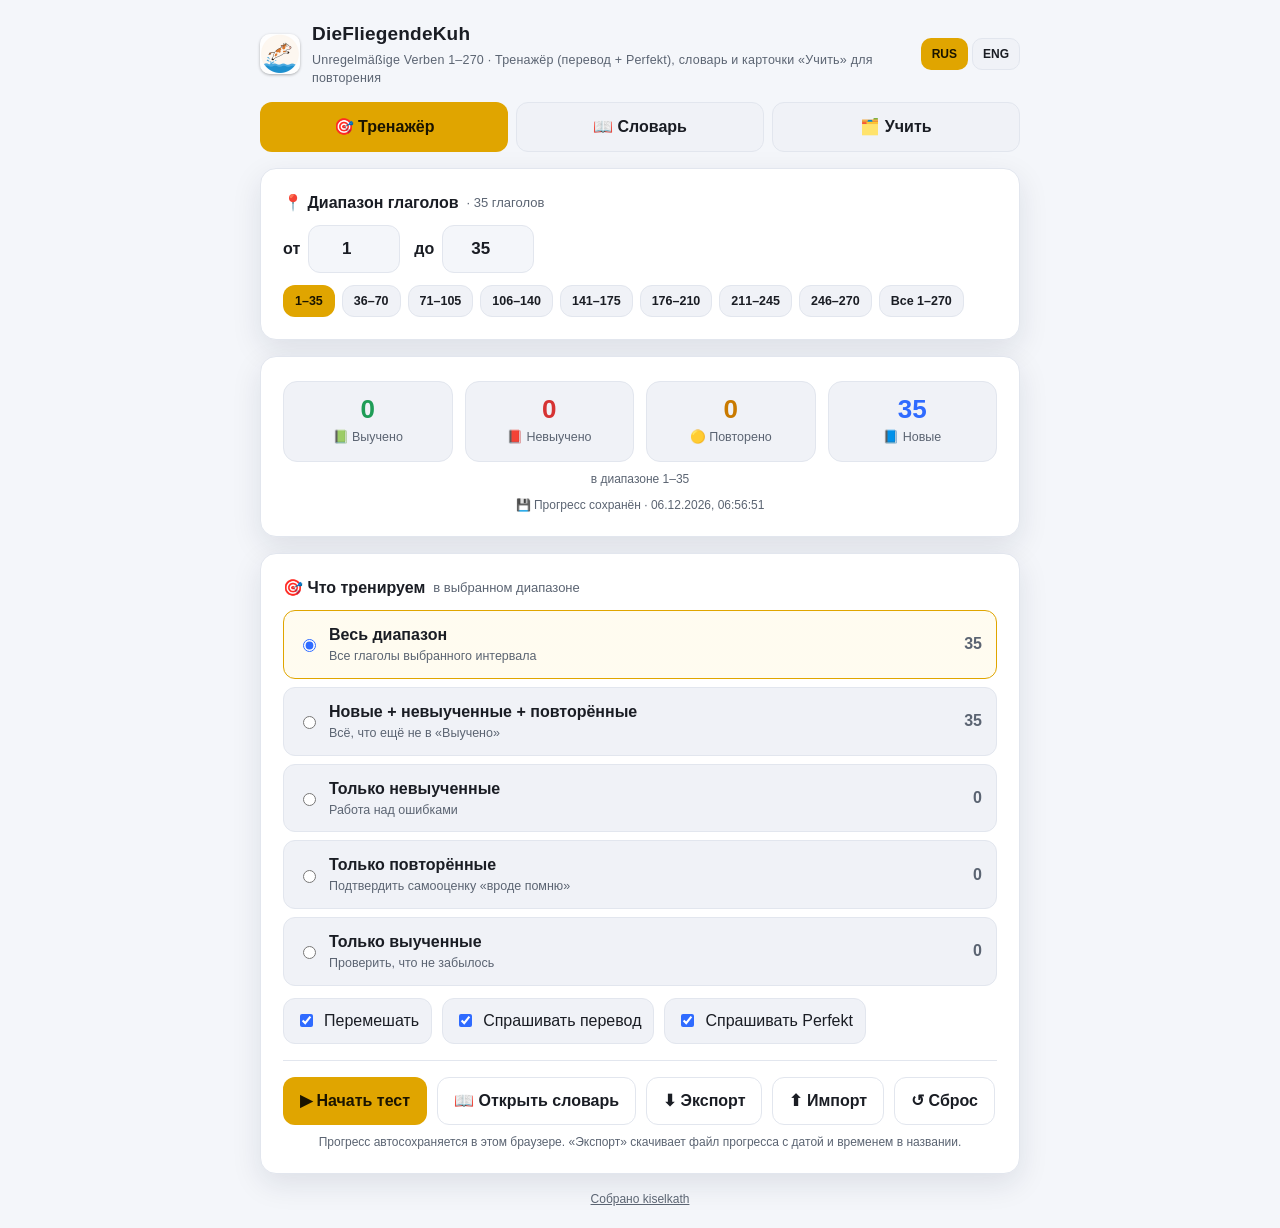
==== commit aefd43c5: "Switch verb-images naming to NNN-infinitiv.webp - verbImgPath() now builds filenames as {id}-{infini" ====
--- a/DieFliegendeKuhApp.html
+++ b/DieFliegendeKuhApp.html
@@ -709,7 +709,7 @@
 }
 
 /* ---------- УЧИТЬ (карточки) ---------- */
-function verbImgPath(v){ return "verb-images/"+String(v.id).padStart(3,"0")+".webp"; }
+function verbImgPath(v){ return "verb-images/"+String(v.id).padStart(3,"0")+"-"+v.inf.replace(/\s+/g,"-")+".webp"; }
 function learnRange(){ return {from:parseInt(document.getElementById("rFromL").value,10), to:parseInt(document.getElementById("rToL").value,10)}; }
 function learnRangeValid(){ const {from,to}=learnRange(); return Number.isInteger(from)&&Number.isInteger(to)&&from>=1&&to<=MAXID&&from<=to; }
 function learnInRange(v){ const {from,to}=learnRange(); return v.id>=from && v.id<=to; }
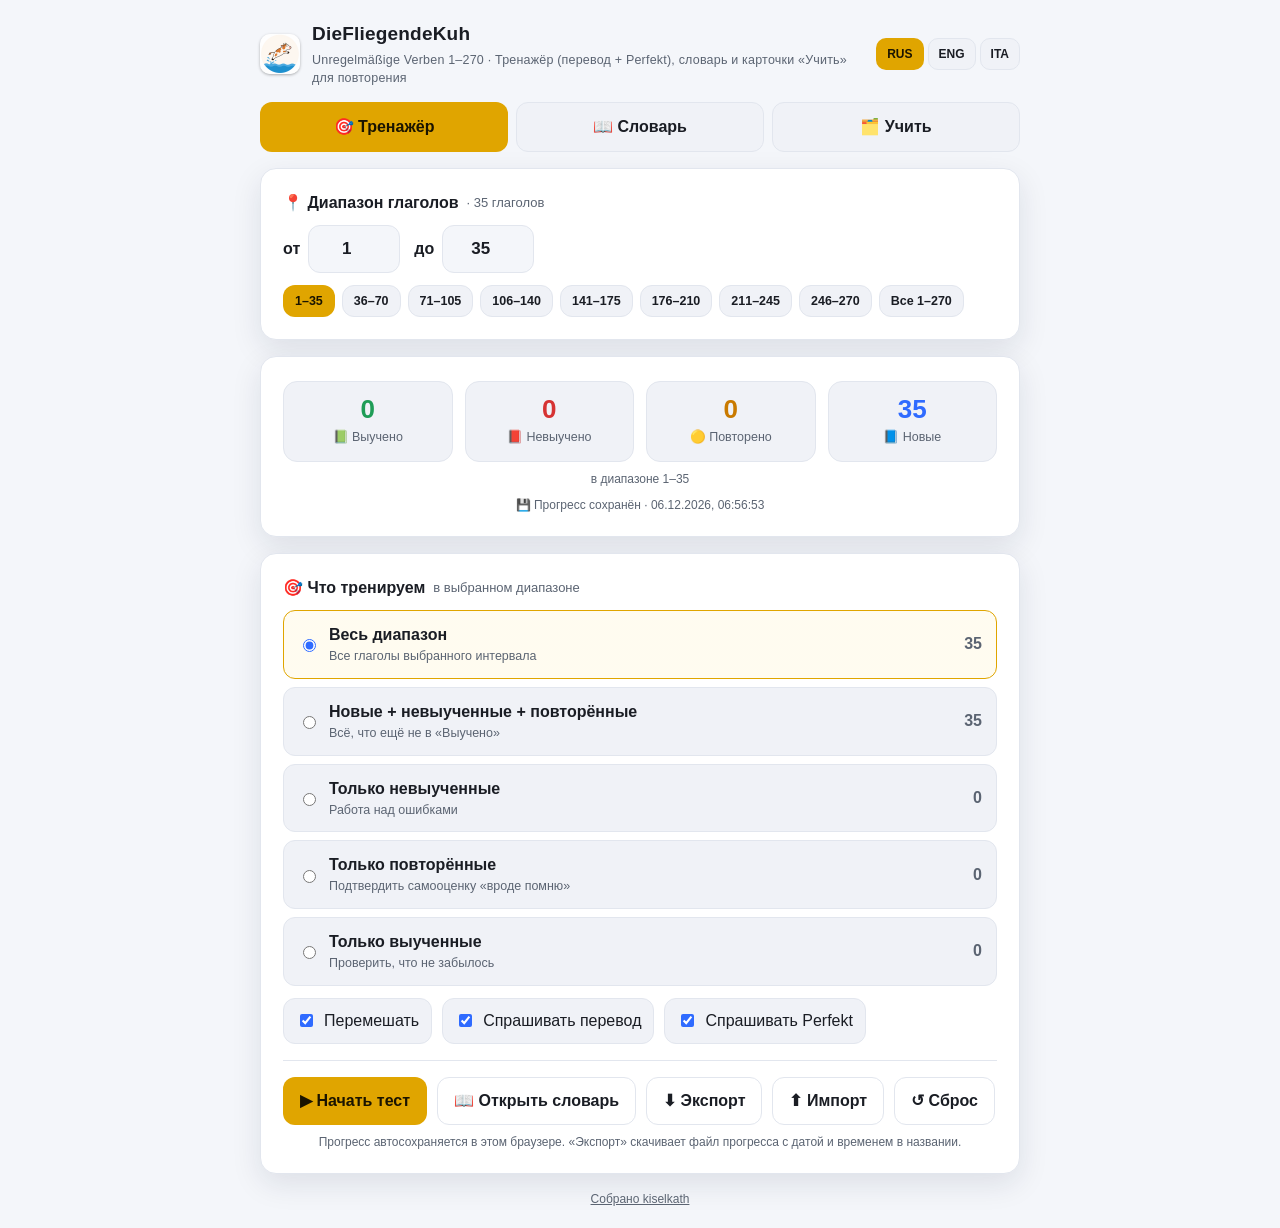
==== commit 8c67f361: "Add Italian (ITA) as a third interface/translation language - Add transIt + tKeysIt to all 270 verbs" ====
--- a/DieFliegendeKuhApp.html
+++ b/DieFliegendeKuhApp.html
@@ -19,6 +19,7 @@
       --ok:#1f9d57; --okbg:#e4f6ec; --err:#d63333; --errbg:#fceaea;
       --rep:#c97a00; --repbg:#fff0da; --shadow:0 10px 30px rgba(20,30,60,.10);}
   }
+  @font-face{font-family:"VT323";font-style:normal;font-weight:400;font-display:swap;src:url([data-uri]) format("woff2")}
   *{box-sizing:border-box}
   html,body{margin:0;padding:0}
   body{background:var(--bg); color:var(--txt); font-family:-apple-system,BlinkMacSystemFont,"Segoe UI",Roboto,Helvetica,Arial,sans-serif; line-height:1.5; padding:20px; -webkit-font-smoothing:antialiased;}
@@ -149,7 +150,7 @@
   .learncard-forms .perfline{margin-top:6px; font-weight:800; font-size:16px}
   .learncard-forms .perfline.hat{color:#fff} .learncard-forms .perfline.ist{color:#a9c9ff}
   .learncard-trans{font-size:23px; font-weight:700; text-shadow:0 2px 6px rgba(0,0,0,.55)}
-  .learncard-example{position:absolute; left:0; right:0; bottom:0; padding:20px 22px 24px; background:linear-gradient(transparent, rgba(0,0,0,.82) 55%); color:#fff; font-size:15.5px; line-height:1.4; text-align:left; opacity:0; pointer-events:none; transition:opacity .2s}
+  .learncard-example{position:absolute; left:0; right:0; bottom:0; padding:22px 22px 26px; background:linear-gradient(transparent, rgba(0,0,0,.82) 55%); color:#fff; font-family:"VT323",ui-monospace,"Courier New",monospace; font-size:26px; letter-spacing:.3px; line-height:1.35; text-align:center; opacity:0; pointer-events:none; transition:opacity .2s; text-shadow:0 2px 4px rgba(0,0,0,.6)}
   .learncard-example.show2{opacity:1}
 </style>
 </head>
@@ -163,6 +164,7 @@
     <div class="langtoggle" id="langToggle">
       <button type="button" data-lang="ru">RUS</button>
       <button type="button" data-lang="en">ENG</button>
+      <button type="button" data-lang="it">ITA</button>
     </div>
   </header>
 
@@ -354,7 +356,7 @@
 <script>
 "use strict";
 
-const VERBS = [{"id":1,"inf":"abbrechen","hint":"","aux":"hat","pras":"er bricht ab","prat":"brach ab","perf":["hat abgebrochen"],"trans":"прерывать, обрывать","tKeys":["прерывать","обрывать","прерыва","обрыва"],"transEn":"to break off, interrupt","tKeysEn":["break off","interrupt","abort"],"example":"Er hat die Verhandlung abgebrochen."},{"id":2,"inf":"abfahren","hint":"","aux":"ist","pras":"er fährt ab","prat":"fuhr ab","perf":["ist abgefahren"],"trans":"отправляться, уезжать","tKeys":["отправляться","отправлять","уезжать","уезжа"],"transEn":"to depart, leave","tKeysEn":["depart","leave"],"example":"Der Zug ist pünktlich abgefahren."},{"id":3,"inf":"abgeben","hint":"","aux":"hat","pras":"er gibt ab","prat":"gab ab","perf":["hat abgegeben"],"trans":"сдавать, отдавать","tKeys":["отдавать","сдавать","отдава","сдава"],"transEn":"to hand in, hand over","tKeysEn":["hand in","hand over","submit"],"example":"Sie hat die Prüfung rechtzeitig abgegeben."},{"id":4,"inf":"abhängen","hint":"","aux":"hat","pras":"es hängt ab","prat":"hing ab","perf":["hat abgehangen"],"trans":"зависеть","tKeys":["зависеть","зависе"],"transEn":"to depend (on)","tKeysEn":["depend"],"example":"Der Erfolg hat von der Vorbereitung abgehangen."},{"id":5,"inf":"abheben","hint":"","aux":"hat","pras":"er hebt ab","prat":"hob ab","perf":["hat abgehoben"],"trans":"снимать (деньги); выделяться","tKeys":["выделяться","выделять","снимать","снима"],"transEn":"to withdraw (money); to stand out","tKeysEn":["withdraw","stand out"],"example":"Er hat Geld am Automaten abgehoben."},{"id":6,"inf":"abnehmen","hint":"","aux":"hat","pras":"er nimmt ab","prat":"nahm ab","perf":["hat abgenommen"],"trans":"худеть; снимать","tKeys":["снимать","худеть","снима","худе"],"transEn":"to lose weight; to take off, remove","tKeysEn":["lose weight","take off","remove"],"example":"Sie hat in den letzten Monaten abgenommen."},{"id":7,"inf":"abschließen","hint":"","aux":"hat","pras":"er schließt ab","prat":"schloss ab","perf":["hat abgeschlossen"],"trans":"закрывать; заключать (договор)","tKeys":["заключать","закрывать","заключа","закрыва"],"transEn":"to lock, close; to conclude (a contract)","tKeysEn":["lock","close","conclude"],"example":"Er hat die Tür sorgfältig abgeschlossen."},{"id":8,"inf":"anbieten","hint":"","aux":"hat","pras":"er bietet an","prat":"bot an","perf":["hat angeboten"],"trans":"предлагать","tKeys":["предлагать","предлага"],"transEn":"to offer","tKeysEn":["offer"],"example":"Der Kellner hat uns einen Tisch am Fenster angeboten."},{"id":9,"inf":"anerkennen","hint":"","aux":"hat","pras":"er erkennt an","prat":"erkannte an","perf":["hat anerkannt"],"trans":"признавать","tKeys":["признавать","признава"],"transEn":"to acknowledge, recognize","tKeysEn":["acknowledge","recognize"],"example":"Die Firma hat seine Leistung anerkannt."},{"id":10,"inf":"anfangen","hint":"","aux":"hat","pras":"er fängt an","prat":"fing an","perf":["hat angefangen"],"trans":"начинать","tKeys":["начинать","начина"],"transEn":"to begin, start","tKeysEn":["begin","start"],"example":"Der Unterricht hat pünktlich angefangen."},{"id":11,"inf":"angeben","hint":"","aux":"hat","pras":"er gibt an","prat":"gab an","perf":["hat angegeben"],"trans":"указывать; хвастаться","tKeys":["хвастаться","указывать","хвастать","указыва"],"transEn":"to indicate, state; to brag, show off","tKeysEn":["indicate","state","brag","show off"],"example":"Er hat seinen Namen und seine Adresse angegeben."},{"id":12,"inf":"ankommen","hint":"","aux":"ist","pras":"er kommt an","prat":"kam an","perf":["ist angekommen"],"trans":"прибывать","tKeys":["прибывать","прибыва"],"transEn":"to arrive","tKeysEn":["arrive"],"example":"Der Zug ist mit Verspätung angekommen."},{"id":13,"inf":"annehmen","hint":"","aux":"hat","pras":"er nimmt an","prat":"nahm an","perf":["hat angenommen"],"trans":"принимать; предполагать","tKeys":["предполагать","предполага","принимать","принима"],"transEn":"to accept; to assume, suppose","tKeysEn":["accept","assume","suppose"],"example":"Sie hat das Angebot sofort angenommen."},{"id":14,"inf":"anrufen","hint":"","aux":"hat","pras":"er ruft an","prat":"rief an","perf":["hat angerufen"],"trans":"звонить","tKeys":["звонить","звони"],"transEn":"to call (phone)","tKeysEn":["call","phone"],"example":"Er hat seine Mutter am Abend angerufen."},{"id":15,"inf":"ansehen","hint":"","aux":"hat","pras":"er sieht an","prat":"sah an","perf":["hat angesehen"],"trans":"смотреть на, рассматривать","tKeys":["рассматривать","рассматрива","смотреть","смотре"],"transEn":"to look at, watch; to view, consider","tKeysEn":["look at","watch","view","consider"],"example":"Sie hat sich das Foto genau angesehen."},{"id":16,"inf":"ansprechen","hint":"","aux":"hat","pras":"er spricht an","prat":"sprach an","perf":["hat angesprochen"],"trans":"обращаться к, заговаривать","tKeys":["заговаривать","заговарива","обращаться","обращать"],"transEn":"to address, speak to","tKeysEn":["address","speak to","approach"],"example":"Ein Fremder hat mich auf der Straße angesprochen."},{"id":17,"inf":"anwenden","hint":"","aux":"hat","pras":"er wendet an","prat":"wendete/wandte an","perf":["hat angewendet","hat angewandt"],"trans":"применять","tKeys":["применять","применя"],"transEn":"to apply, use","tKeysEn":["apply","use"],"example":"Der Arzt hat eine neue Methode angewendet."},{"id":18,"inf":"auffallen","hint":"","aux":"ist","pras":"er fällt auf","prat":"fiel auf","perf":["ist aufgefallen"],"trans":"бросаться в глаза","tKeys":["бросаться","бросать","глаза","глаз"],"transEn":"to stand out, catch the eye","tKeysEn":["stand out","catch the eye","noticeable"],"example":"Ihr Fehler ist sofort aufgefallen."},{"id":19,"inf":"aufgeben","hint":"","aux":"hat","pras":"er gibt auf","prat":"gab auf","perf":["hat aufgegeben"],"trans":"сдаваться; отказываться","tKeys":["отказываться","отказывать","сдаваться","сдавать"],"transEn":"to give up; to abandon","tKeysEn":["give up","abandon","surrender"],"example":"Er hat das Rauchen endlich aufgegeben."},{"id":20,"inf":"aufheben","hint":"","aux":"hat","pras":"er hebt auf","prat":"hob auf","perf":["hat aufgehoben"],"trans":"поднимать; отменять","tKeys":["поднимать","отменять","поднима","отменя"],"transEn":"to pick up, lift; to abolish, cancel","tKeysEn":["pick up","lift","abolish","cancel"],"example":"Sie hat den Zettel vom Boden aufgehoben."},{"id":21,"inf":"aufladen","hint":"","aux":"hat","pras":"er lädt auf","prat":"lud auf","perf":["hat aufgeladen"],"trans":"загружать; заряжать","tKeys":["загружать","заряжать","загружа","заряжа"],"transEn":"to load; to charge (battery)","tKeysEn":["load","charge"],"example":"Er hat sein Handy über Nacht aufgeladen."},{"id":22,"inf":"aufnehmen","hint":"","aux":"hat","pras":"er nimmt auf","prat":"nahm auf","perf":["hat aufgenommen"],"trans":"принимать; записывать","tKeys":["записывать","принимать","записыва","принима"],"transEn":"to take in, admit; to record","tKeysEn":["take in","admit","record"],"example":"Das Studio hat das Lied professionell aufgenommen."},{"id":23,"inf":"aufstehen","hint":"","aux":"ist","pras":"er steht auf","prat":"stand auf","perf":["ist aufgestanden"],"trans":"вставать","tKeys":["вставать","встава"],"transEn":"to get up, stand up","tKeysEn":["get up","stand up"],"example":"Er ist heute sehr früh aufgestanden."},{"id":24,"inf":"auftreten","hint":"","aux":"ist","pras":"er tritt auf","prat":"trat auf","perf":["ist aufgetreten"],"trans":"выступать; появляться","tKeys":["появляться","выступать","появлять","выступа"],"transEn":"to perform, appear (on stage); to occur","tKeysEn":["perform","appear","occur"],"example":"Die Band ist gestern Abend im Club aufgetreten."},{"id":25,"inf":"ausfallen","hint":"","aux":"ist","pras":"er fällt aus","prat":"fiel aus","perf":["ist ausgefallen"],"trans":"отменяться; выпадать","tKeys":["отменяться","выпадать","отменять","выпада"],"transEn":"to be cancelled; to fall out","tKeysEn":["cancelled","fall out"],"example":"Der Unterricht ist wegen Krankheit ausgefallen."},{"id":26,"inf":"ausgehen","hint":"","aux":"ist","pras":"er geht aus","prat":"ging aus","perf":["ist ausgegangen"],"trans":"выходить (из дома); заканчиваться","tKeys":["заканчиваться","заканчивать","выходить","выходи"],"transEn":"to go out; to run out, end","tKeysEn":["go out","run out","end"],"example":"Sie ist am Samstagabend mit Freunden ausgegangen."},{"id":27,"inf":"ausleihen","hint":"","aux":"hat","pras":"er leiht aus","prat":"lieh aus","perf":["hat ausgeliehen"],"trans":"одалживать (брать/давать)","tKeys":["одалживать","одалжива"],"transEn":"to borrow, lend","tKeysEn":["borrow","lend"],"example":"Er hat sich ein Buch aus der Bibliothek ausgeliehen."},{"id":28,"inf":"ausschlafen","hint":"","aux":"hat","pras":"er schläft aus","prat":"schlief aus","perf":["hat ausgeschlafen"],"trans":"высыпаться","tKeys":["высыпаться","высыпать"],"transEn":"to sleep in, get enough sleep","tKeysEn":["sleep in","enough sleep"],"example":"Am Wochenende hat sie endlich ausgeschlafen."},{"id":29,"inf":"aussehen","hint":"","aux":"hat","pras":"er sieht aus","prat":"sah aus","perf":["hat ausgesehen"],"trans":"выглядеть","tKeys":["выглядеть","выгляде"],"transEn":"to look, appear (like)","tKeysEn":["look like","appear"],"example":"Das Zimmer hat nach der Renovierung wunderbar ausgesehen."},{"id":30,"inf":"aussprechen","hint":"","aux":"hat","pras":"er spricht aus","prat":"sprach aus","perf":["hat ausgesprochen"],"trans":"произносить; высказывать","tKeys":["высказывать","произносить","высказыва","произноси"],"transEn":"to pronounce; to express","tKeysEn":["pronounce","express"],"example":"Er hat das Wort falsch ausgesprochen."},{"id":31,"inf":"aussteigen","hint":"","aux":"ist","pras":"er steigt aus","prat":"stieg aus","perf":["ist ausgestiegen"],"trans":"выходить (из транспорта)","tKeys":["выходить","выходи"],"transEn":"to get out, get off (a vehicle)","tKeysEn":["get out","get off"],"example":"Sie ist an der nächsten Haltestelle ausgestiegen."},{"id":32,"inf":"ausweichen","hint":"","aux":"ist","pras":"er weicht aus","prat":"wich aus","perf":["ist ausgewichen"],"trans":"уклоняться, избегать","tKeys":["уклоняться","избегать","уклонять","избега"],"transEn":"to avoid, dodge","tKeysEn":["avoid","dodge","evade"],"example":"Der Fahrer ist dem Hindernis geschickt ausgewichen."},{"id":33,"inf":"ausziehen","hint":"одежду","aux":"hat","pras":"er zieht aus","prat":"zog aus","perf":["hat ausgezogen"],"trans":"снимать (одежду)","tKeys":["снимать","снима"],"transEn":"to take off (clothes)","tKeysEn":["take off","undress"],"example":"Er hat die nassen Schuhe ausgezogen."},{"id":34,"inf":"ausziehen","hint":"из квартиры","aux":"ist","pras":"er zieht aus","prat":"zog aus","perf":["ist ausgezogen"],"trans":"съезжать (из квартиры)","tKeys":["съезжать","съезжа"],"transEn":"to move out (of an apartment)","tKeysEn":["move out"],"example":"Sie ist letzten Monat aus der Wohnung ausgezogen."},{"id":35,"inf":"backen","hint":"","aux":"hat","pras":"er bäckt/backt","prat":"buk/backte","perf":["hat gebacken"],"trans":"печь","tKeys":["печь"],"transEn":"to bake","tKeysEn":["bake"],"example":"Meine Oma hat einen Apfelkuchen gebacken."},{"id":36,"inf":"befehlen","hint":"","aux":"hat","pras":"er befiehlt","prat":"befahl","perf":["hat befohlen"],"trans":"приказывать","tKeys":["приказывать","приказыва"],"transEn":"to command, order","tKeysEn":["command","order"],"example":"Der General hat den sofortigen Rückzug befohlen."},{"id":37,"inf":"sich befinden","hint":"","aux":"hat","pras":"er befindet sich","prat":"befand sich","perf":["hat sich befunden"],"trans":"находиться","tKeys":["находиться","находить"],"transEn":"to be located, be situated","tKeysEn":["located","situated"],"example":"Das Museum hat sich im Stadtzentrum befunden."},{"id":38,"inf":"beginnen","hint":"","aux":"hat","pras":"er beginnt","prat":"begann","perf":["hat begonnen"],"trans":"начинать(ся)","tKeys":["начинать","начина"],"transEn":"to begin, start","tKeysEn":["begin","start"],"example":"Das Konzert hat pünktlich um acht begonnen."},{"id":39,"inf":"begreifen","hint":"","aux":"hat","pras":"er begreift","prat":"begriff","perf":["hat begriffen"],"trans":"понимать, постигать","tKeys":["постигать","понимать","постига","понима"],"transEn":"to understand, grasp, comprehend","tKeysEn":["understand","grasp","comprehend"],"example":"Er hat den Zusammenhang schnell begriffen."},{"id":40,"inf":"behalten","hint":"","aux":"hat","pras":"er behält","prat":"behielt","perf":["hat behalten"],"trans":"оставлять себе; сохранять в памяти","tKeys":["оставлять","сохранять","оставля","сохраня","памяти","памя"],"transEn":"to keep; to remember","tKeysEn":["keep","remember"],"example":"Sie hat die Nummer im Kopf behalten."},{"id":41,"inf":"beibringen","hint":"","aux":"hat","pras":"er bringt bei","prat":"brachte bei","perf":["hat beigebracht"],"trans":"обучать, научить","tKeys":["научить","обучать","научи","обуча"],"transEn":"to teach","tKeysEn":["teach"],"example":"Der Vater hat seinem Sohn das Schwimmen beigebracht."},{"id":42,"inf":"beißen","hint":"","aux":"hat","pras":"er beißt","prat":"biss","perf":["hat gebissen"],"trans":"кусать","tKeys":["кусать","куса"],"transEn":"to bite","tKeysEn":["bite"],"example":"Der Hund hat den Postboten gebissen."},{"id":43,"inf":"bekommen","hint":"","aux":"hat","pras":"er bekommt","prat":"bekam","perf":["hat bekommen"],"trans":"получать","tKeys":["получать","получа"],"transEn":"to get, receive","tKeysEn":["get","receive"],"example":"Sie hat zum Geburtstag viele Geschenke bekommen."},{"id":44,"inf":"beraten","hint":"","aux":"hat","pras":"er berät","prat":"beriet","perf":["hat beraten"],"trans":"советовать, консультировать","tKeys":["консультировать","консультирова","советовать","советова"],"transEn":"to advise, consult","tKeysEn":["advise","consult"],"example":"Die Bankangestellte hat den Kunden ausführlich beraten."},{"id":45,"inf":"beschließen","hint":"","aux":"hat","pras":"er beschließt","prat":"beschloss","perf":["hat beschlossen"],"trans":"решать, постановлять","tKeys":["постановлять","постановля","решать","реша"],"transEn":"to decide, resolve","tKeysEn":["decide","resolve"],"example":"Der Vorstand hat eine Preiserhöhung beschlossen."},{"id":46,"inf":"besprechen","hint":"","aux":"hat","pras":"er bespricht","prat":"besprach","perf":["hat besprochen"],"trans":"обсуждать","tKeys":["обсуждать","обсужда"],"transEn":"to discuss","tKeysEn":["discuss"],"example":"Das Team hat das Projekt ausführlich besprochen."},{"id":47,"inf":"bestehen","hint":"","aux":"hat","pras":"er besteht","prat":"bestand","perf":["hat bestanden"],"trans":"существовать; сдавать (экзамен)","tKeys":["существовать","существова","сдавать","сдава"],"transEn":"to exist; to pass (an exam)","tKeysEn":["exist","pass"],"example":"Er hat die Prüfung mit Bravour bestanden."},{"id":48,"inf":"betreffen","hint":"","aux":"hat","pras":"es betrifft","prat":"betraf","perf":["hat betroffen"],"trans":"касаться, затрагивать","tKeys":["затрагивать","затрагива","касаться","касать"],"transEn":"to concern, affect","tKeysEn":["concern","affect"],"example":"Die neue Regel hat alle Mitarbeiter betroffen."},{"id":49,"inf":"betreiben","hint":"","aux":"hat","pras":"er betreibt","prat":"betrieb","perf":["hat betrieben"],"trans":"заниматься (чем-л.), эксплуатировать","tKeys":["эксплуатировать","эксплуатирова","заниматься","занимать"],"transEn":"to pursue, run, operate","tKeysEn":["pursue","run","operate"],"example":"Die Familie hat seit Jahren ein kleines Café betrieben."},{"id":50,"inf":"betrügen","hint":"","aux":"hat","pras":"er betrügt","prat":"betrog","perf":["hat betrogen"],"trans":"обманывать","tKeys":["обманывать","обманыва"],"transEn":"to deceive, cheat","tKeysEn":["deceive","cheat"],"example":"Der Verkäufer hat den Kunden betrogen."},{"id":51,"inf":"sich beziehen","hint":"","aux":"hat","pras":"er bezieht sich","prat":"bezog sich","perf":["hat sich bezogen"],"trans":"относиться (к чему-л.), ссылаться","tKeys":["относиться","ссылаться","относить","ссылать"],"transEn":"to refer (to), relate (to)","tKeysEn":["refer","relate"],"example":"Die Frage hat sich auf den letzten Absatz bezogen."},{"id":52,"inf":"biegen","hint":"","aux":"hat","pras":"er biegt","prat":"bog","perf":["hat gebogen"],"trans":"гнуть, сгибать","tKeys":["сгибать","гнуть","сгиба","гнут"],"transEn":"to bend","tKeysEn":["bend"],"example":"Er hat den Draht vorsichtig gebogen."},{"id":53,"inf":"bieten","hint":"","aux":"hat","pras":"er bietet","prat":"bot","perf":["hat geboten"],"trans":"предлагать","tKeys":["предлагать","предлага"],"transEn":"to offer","tKeysEn":["offer"],"example":"Das Hotel hat den Gästen einen tollen Ausblick geboten."},{"id":54,"inf":"binden","hint":"","aux":"hat","pras":"er bindet","prat":"band","perf":["hat gebunden"],"trans":"связывать","tKeys":["связывать","связыва"],"transEn":"to tie, bind","tKeysEn":["tie","bind"],"example":"Sie hat sich die Schuhe fest gebunden."},{"id":55,"inf":"bitten","hint":"","aux":"hat","pras":"er bittet","prat":"bat","perf":["hat gebeten"],"trans":"просить","tKeys":["просить","проси"],"transEn":"to ask, request","tKeysEn":["ask","request"],"example":"Er hat den Kollegen um Hilfe gebeten."},{"id":56,"inf":"bleiben","hint":"","aux":"ist","pras":"er bleibt","prat":"blieb","perf":["ist geblieben"],"trans":"оставаться","tKeys":["оставаться","оставать"],"transEn":"to stay, remain","tKeysEn":["stay","remain"],"example":"Sie ist über das Wochenende zu Hause geblieben."},{"id":57,"inf":"braten","hint":"","aux":"hat","pras":"er brät","prat":"briet","perf":["hat gebraten"],"trans":"жарить","tKeys":["жарить","жари"],"transEn":"to fry, roast","tKeysEn":["fry","roast"],"example":"Er hat das Fleisch in der Pfanne gebraten."},{"id":58,"inf":"brechen","hint":"","aux":"hat","pras":"er bricht","prat":"brach","perf":["hat gebrochen"],"trans":"ломать","tKeys":["ломать","лома"],"transEn":"to break","tKeysEn":["break"],"example":"Das Kind hat sich beim Sturz den Arm gebrochen."},{"id":59,"inf":"brennen","hint":"","aux":"hat","pras":"er brennt","prat":"brannte","perf":["hat gebrannt"],"trans":"гореть","tKeys":["гореть","горе"],"transEn":"to burn","tKeysEn":["burn"],"example":"Die Kerze hat die ganze Nacht gebrannt."},{"id":60,"inf":"bringen","hint":"","aux":"hat","pras":"er bringt","prat":"brachte","perf":["hat gebracht"],"trans":"приносить","tKeys":["приносить","приноси"],"transEn":"to bring","tKeysEn":["bring"],"example":"Er hat ihr einen Kaffee ans Bett gebracht."},{"id":61,"inf":"denken","hint":"","aux":"hat","pras":"er denkt","prat":"dachte","perf":["hat gedacht"],"trans":"думать","tKeys":["думать","дума"],"transEn":"to think","tKeysEn":["think"],"example":"Sie hat oft an ihre Kindheit gedacht."},{"id":62,"inf":"dürfen","hint":"","aux":"hat","pras":"er darf","prat":"durfte","perf":["hat dürfen","hat gedurft"],"trans":"мочь (иметь разрешение)","tKeys":["мочь"],"transEn":"to be allowed to, may","tKeysEn":["allowed","may"],"example":"Als Kind durfte er nicht lange fernsehen."},{"id":63,"inf":"eindringen","hint":"","aux":"ist","pras":"er dringt ein","prat":"drang ein","perf":["ist eingedrungen"],"trans":"вторгаться, проникать","tKeys":["вторгаться","проникать","вторгать","проника"],"transEn":"to invade, penetrate","tKeysEn":["invade","penetrate","intrude"],"example":"Der Einbrecher ist durchs Fenster eingedrungen."},{"id":64,"inf":"einfallen","hint":"","aux":"ist","pras":"er fällt ein","prat":"fiel ein","perf":["ist eingefallen"],"trans":"приходить в голову","tKeys":["приходить","приходи","голову","голо"],"transEn":"to occur to (someone), come to mind","tKeysEn":["occur to","come to mind"],"example":"Ihm ist plötzlich eine gute Idee eingefallen."},{"id":65,"inf":"eingeben","hint":"","aux":"hat","pras":"er gibt ein","prat":"gab ein","perf":["hat eingegeben"],"trans":"вводить (данные)","tKeys":["вводить","вводи"],"transEn":"to enter (data), input","tKeysEn":["enter","input"],"example":"Sie hat das Passwort falsch eingegeben."},{"id":66,"inf":"einhalten","hint":"","aux":"hat","pras":"er hält ein","prat":"hielt ein","perf":["hat eingehalten"],"trans":"соблюдать","tKeys":["соблюдать","соблюда"],"transEn":"to comply with, observe (rules)","tKeysEn":["comply","observe","adhere"],"example":"Die Firma hat den Liefertermin genau eingehalten."},{"id":67,"inf":"einladen","hint":"","aux":"hat","pras":"er lädt ein","prat":"lud ein","perf":["hat eingeladen"],"trans":"приглашать","tKeys":["приглашать","приглаша"],"transEn":"to invite","tKeysEn":["invite"],"example":"Er hat seine Freunde zum Essen eingeladen."},{"id":68,"inf":"einschlafen","hint":"","aux":"ist","pras":"er schläft ein","prat":"schlief ein","perf":["ist eingeschlafen"],"trans":"засыпать","tKeys":["засыпать","засыпа"],"transEn":"to fall asleep","tKeysEn":["fall asleep"],"example":"Das Baby ist schnell eingeschlafen."},{"id":69,"inf":"einschließen","hint":"","aux":"hat","pras":"er schließt ein","prat":"schloss ein","perf":["hat eingeschlossen"],"trans":"запирать; включать","tKeys":["включать","запирать","включа","запира"],"transEn":"to lock in; to include","tKeysEn":["lock in","include"],"example":"Der Preis hat das Frühstück eingeschlossen."},{"id":70,"inf":"einwerfen","hint":"","aux":"hat","pras":"er wirft ein","prat":"warf ein","perf":["hat eingeworfen"],"trans":"бросать (в щель); вставлять (замечание)","tKeys":["вставлять","бросать","вставля","броса"],"transEn":"to throw in, post (a letter); to interject","tKeysEn":["throw in","post","interject"],"example":"Sie hat den Brief in den Kasten eingeworfen."},{"id":71,"inf":"einziehen","hint":"","aux":"ist","pras":"er zieht ein","prat":"zog ein","perf":["ist eingezogen"],"trans":"въезжать (в квартиру)","tKeys":["въезжать","въезжа"],"transEn":"to move in (to an apartment)","tKeysEn":["move in"],"example":"Die neue Familie ist letzte Woche eingezogen."},{"id":72,"inf":"empfangen","hint":"","aux":"hat","pras":"er empfängt","prat":"empfing","perf":["hat empfangen"],"trans":"принимать (гостей, сигнал)","tKeys":["принимать","принима"],"transEn":"to receive (guests, a signal)","tKeysEn":["receive"],"example":"Der Minister hat die Delegation herzlich empfangen."},{"id":73,"inf":"empfehlen","hint":"","aux":"hat","pras":"er empfiehlt","prat":"empfahl","perf":["hat empfohlen"],"trans":"рекомендовать","tKeys":["рекомендовать","рекомендова"],"transEn":"to recommend","tKeysEn":["recommend"],"example":"Der Arzt hat ihm mehr Bewegung empfohlen."},{"id":74,"inf":"empfinden","hint":"","aux":"hat","pras":"er empfindet","prat":"empfand","perf":["hat empfunden"],"trans":"чувствовать, ощущать","tKeys":["чувствовать","чувствова","ощущать","ощуща"],"transEn":"to feel, sense","tKeysEn":["feel","sense"],"example":"Sie hat große Freude über die Nachricht empfunden."},{"id":75,"inf":"enthalten","hint":"","aux":"hat","pras":"es enthält","prat":"enthielt","perf":["hat enthalten"],"trans":"содержать","tKeys":["содержать","содержа"],"transEn":"to contain","tKeysEn":["contain"],"example":"Das Paket hat mehrere kleine Geschenke enthalten."},{"id":76,"inf":"entlassen","hint":"","aux":"hat","pras":"er entlässt","prat":"entließ","perf":["hat entlassen"],"trans":"увольнять","tKeys":["увольнять","увольня"],"transEn":"to dismiss, fire, lay off","tKeysEn":["dismiss","fire","lay off"],"example":"Die Firma hat drei Mitarbeiter entlassen."},{"id":77,"inf":"entnehmen","hint":"","aux":"hat","pras":"er entnimmt","prat":"entnahm","perf":["hat entnommen"],"trans":"брать (из); заключать (из текста)","tKeys":["заключать","заключа","брать","брат"],"transEn":"to take (from); to gather, infer","tKeysEn":["take from","gather","infer"],"example":"Der Arzt hat dem Patienten eine Blutprobe entnommen."},{"id":78,"inf":"entscheiden","hint":"","aux":"hat","pras":"er entscheidet","prat":"entschied","perf":["hat entschieden"],"trans":"решать","tKeys":["решать","реша"],"transEn":"to decide","tKeysEn":["decide"],"example":"Das Gericht hat den Fall schnell entschieden."},{"id":79,"inf":"sich entschließen","hint":"","aux":"hat","pras":"er entschließt sich","prat":"entschloss sich","perf":["hat sich entschlossen"],"trans":"решаться","tKeys":["решаться","решать"],"transEn":"to decide, make up one's mind","tKeysEn":["decide","make up"],"example":"Er hat sich zu einer Reise entschlossen."},{"id":80,"inf":"entsprechen","hint":"","aux":"hat","pras":"er entspricht","prat":"entsprach","perf":["hat entsprochen"],"trans":"соответствовать","tKeys":["соответствовать","соответствова"],"transEn":"to correspond to, match","tKeysEn":["correspond","match"],"example":"Das Ergebnis hat den Erwartungen entsprochen."},{"id":81,"inf":"entstehen","hint":"","aux":"ist","pras":"er entsteht","prat":"entstand","perf":["ist entstanden"],"trans":"возникать","tKeys":["возникать","возника"],"transEn":"to arise, originate","tKeysEn":["arise","originate"],"example":"Durch den Unfall ist ein großer Schaden entstanden."},{"id":82,"inf":"entwerfen","hint":"","aux":"hat","pras":"er entwirft","prat":"entwarf","perf":["hat entworfen"],"trans":"разрабатывать, проектировать","tKeys":["проектировать","разрабатывать","проектирова","разрабатыва"],"transEn":"to design, draft","tKeysEn":["design","draft"],"example":"Die Architektin hat ein modernes Haus entworfen."},{"id":83,"inf":"erfahren","hint":"","aux":"hat","pras":"er erfährt","prat":"erfuhr","perf":["hat erfahren"],"trans":"узнавать","tKeys":["узнавать","узнава"],"transEn":"to find out, learn (about)","tKeysEn":["find out","learn"],"example":"Er hat die Neuigkeit erst gestern erfahren."},{"id":84,"inf":"erfinden","hint":"","aux":"hat","pras":"er erfindet","prat":"erfand","perf":["hat erfunden"],"trans":"изобретать","tKeys":["изобретать","изобрета"],"transEn":"to invent","tKeysEn":["invent"],"example":"Der Ingenieur hat eine neue Maschine erfunden."},{"id":85,"inf":"sich ergeben","hint":"","aux":"hat","pras":"es ergibt sich","prat":"ergab sich","perf":["hat sich ergeben"],"trans":"получаться; сдаваться","tKeys":["получаться","сдаваться","получать","сдавать"],"transEn":"to result, follow; to surrender","tKeysEn":["result","follow","surrender"],"example":"Aus der Analyse hat sich ein klares Bild ergeben."},{"id":86,"inf":"ergreifen","hint":"","aux":"hat","pras":"er ergreift","prat":"ergriff","perf":["hat ergriffen"],"trans":"хватать, охватывать","tKeys":["охватывать","охватыва","хватать","хвата"],"transEn":"to grab, seize","tKeysEn":["grab","seize"],"example":"Die Polizei hat sofort Maßnahmen ergriffen."},{"id":87,"inf":"erhalten","hint":"","aux":"hat","pras":"er erhält","prat":"erhielt","perf":["hat erhalten"],"trans":"получать; сохранять","tKeys":["сохранять","получать","сохраня","получа"],"transEn":"to receive; to preserve","tKeysEn":["receive","preserve"],"example":"Sie hat einen langen Brief erhalten."},{"id":88,"inf":"erkennen","hint":"","aux":"hat","pras":"er erkennt","prat":"erkannte","perf":["hat erkannt"],"trans":"узнавать, распознавать","tKeys":["распознавать","распознава","узнавать","узнава"],"transEn":"to recognize, identify","tKeysEn":["recognize","identify"],"example":"Er hat seinen alten Freund sofort erkannt."},{"id":89,"inf":"erscheinen","hint":"","aux":"ist","pras":"er erscheint","prat":"erschien","perf":["ist erschienen"],"trans":"появляться","tKeys":["появляться","появлять"],"transEn":"to appear","tKeysEn":["appear"],"example":"Das neue Buch ist letzte Woche erschienen."},{"id":90,"inf":"ertragen","hint":"","aux":"hat","pras":"er erträgt","prat":"ertrug","perf":["hat ertragen"],"trans":"терпеть, выносить","tKeys":["выносить","терпеть","выноси","терпе"],"transEn":"to bear, endure","tKeysEn":["bear","endure"],"example":"Sie hat die Schmerzen tapfer ertragen."},{"id":91,"inf":"sich erweisen","hint":"","aux":"hat","pras":"es erweist sich","prat":"erwies sich","perf":["hat sich erwiesen"],"trans":"оказываться","tKeys":["оказываться","оказывать"],"transEn":"to turn out (to be), prove to be","tKeysEn":["turn out","prove to be"],"example":"Der Plan hat sich als richtig erwiesen."},{"id":92,"inf":"erwerben","hint":"","aux":"hat","pras":"er erwirbt","prat":"erwarb","perf":["hat erworben"],"trans":"приобретать","tKeys":["приобретать","приобрета"],"transEn":"to acquire","tKeysEn":["acquire"],"example":"Er hat sich gute Sprachkenntnisse erworben."},{"id":93,"inf":"erziehen","hint":"","aux":"hat","pras":"er erzieht","prat":"erzog","perf":["hat erzogen"],"trans":"воспитывать","tKeys":["воспитывать","воспитыва"],"transEn":"to raise, bring up, educate","tKeysEn":["raise","bring up","educate"],"example":"Die Mutter hat ihre Kinder streng erzogen."},{"id":94,"inf":"essen","hint":"","aux":"hat","pras":"er isst","prat":"aß","perf":["hat gegessen"],"trans":"есть, кушать","tKeys":["кушать","есть","куша"],"transEn":"to eat","tKeysEn":["eat"],"example":"Er hat den ganzen Kuchen allein gegessen."},{"id":95,"inf":"fahren","hint":"","aux":"ist","pras":"er fährt","prat":"fuhr","perf":["ist gefahren"],"trans":"ехать","tKeys":["ехать","ехат"],"transEn":"to drive, go (by vehicle)","tKeysEn":["drive","go by"],"example":"Sie ist mit dem Auto zur Arbeit gefahren."},{"id":96,"inf":"fallen","hint":"","aux":"ist","pras":"er fällt","prat":"fiel","perf":["ist gefallen"],"trans":"падать","tKeys":["падать","пада"],"transEn":"to fall","tKeysEn":["fall"],"example":"Das Glas ist vom Tisch gefallen."},{"id":97,"inf":"fangen","hint":"","aux":"hat","pras":"er fängt","prat":"fing","perf":["hat gefangen"],"trans":"ловить","tKeys":["ловить","лови"],"transEn":"to catch","tKeysEn":["catch"],"example":"Der Torwart hat den Ball sicher gefangen."},{"id":98,"inf":"fernsehen","hint":"","aux":"hat","pras":"er sieht fern","prat":"sah fern","perf":["hat ferngesehen"],"trans":"смотреть телевизор","tKeys":["телевизор","смотреть","телевиз","смотре"],"transEn":"to watch TV","tKeysEn":["watch tv","television"],"example":"Er hat den ganzen Abend ferngesehen."},{"id":99,"inf":"feststehen","hint":"","aux":"hat","pras":"es steht fest","prat":"stand fest","perf":["hat festgestanden"],"trans":"быть установленным, точно известно","tKeys":["установленным","установленн","известно","извест","точно","быть","точн"],"transEn":"to be certain, be established","tKeysEn":["certain","established","confirmed"],"example":"Der Termin hat schon lange festgestanden."},{"id":100,"inf":"finden","hint":"","aux":"hat","pras":"er findet","prat":"fand","perf":["hat gefunden"],"trans":"находить","tKeys":["находить","находи"],"transEn":"to find","tKeysEn":["find"],"example":"Sie hat den Schlüssel unter dem Teppich gefunden."},{"id":101,"inf":"fliegen","hint":"","aux":"ist","pras":"er fliegt","prat":"flog","perf":["ist geflogen"],"trans":"летать","tKeys":["летать","лета"],"transEn":"to fly","tKeysEn":["fly"],"example":"Er ist zum ersten Mal nach Japan geflogen."},{"id":102,"inf":"fliehen","hint":"","aux":"ist","pras":"er flieht","prat":"floh","perf":["ist geflohen"],"trans":"бежать, спасаться бегством","tKeys":["спасаться","бегством","спасать","бегств","бежать","бежа"],"transEn":"to flee, escape","tKeysEn":["flee","escape"],"example":"Die Familie ist vor dem Krieg geflohen."},{"id":103,"inf":"fließen","hint":"","aux":"ist","pras":"er fließt","prat":"floss","perf":["ist geflossen"],"trans":"течь","tKeys":["течь"],"transEn":"to flow","tKeysEn":["flow"],"example":"Der Fluss ist durch das ganze Tal geflossen."},{"id":104,"inf":"fressen","hint":"","aux":"hat","pras":"er frisst","prat":"fraß","perf":["hat gefressen"],"trans":"есть (о животных), жрать","tKeys":["жрать","есть","жрат"],"transEn":"to eat (of animals), devour","tKeysEn":["devour","eat"],"example":"Die Katze hat ihr Futter gierig gefressen."},{"id":105,"inf":"frieren","hint":"","aux":"hat","pras":"er friert","prat":"fror","perf":["hat gefroren"],"trans":"мёрзнуть","tKeys":["мерзнуть","мерзну"],"transEn":"to freeze, be cold","tKeysEn":["freeze","cold"],"example":"Er hat auf dem Weg nach Hause gefroren."},{"id":106,"inf":"geben","hint":"","aux":"hat","pras":"er gibt","prat":"gab","perf":["hat gegeben"],"trans":"давать","tKeys":["давать","дава"],"transEn":"to give","tKeysEn":["give"],"example":"Sie hat ihm ihre Telefonnummer gegeben."},{"id":107,"inf":"gefallen","hint":"","aux":"hat","pras":"es gefällt","prat":"gefiel","perf":["hat gefallen"],"trans":"нравиться","tKeys":["нравиться","нравить"],"transEn":"to please, be liked","tKeysEn":["please","like"],"example":"Der Film hat mir sehr gut gefallen."},{"id":108,"inf":"gehen","hint":"","aux":"ist","pras":"er geht","prat":"ging","perf":["ist gegangen"],"trans":"идти","tKeys":["идти"],"transEn":"to go, walk","tKeysEn":["go","walk"],"example":"Er ist zu Fuß zur Schule gegangen."},{"id":109,"inf":"gelingen","hint":"","aux":"ist","pras":"es gelingt","prat":"gelang","perf":["ist gelungen"],"trans":"удаваться","tKeys":["удаваться","удавать"],"transEn":"to succeed, work out","tKeysEn":["succeed","work out"],"example":"Das Experiment ist ihr endlich gelungen."},{"id":110,"inf":"gelten","hint":"","aux":"hat","pras":"er gilt","prat":"galt","perf":["hat gegolten"],"trans":"действовать, считаться","tKeys":["действовать","действова","считаться","считать"],"transEn":"to be valid, be considered","tKeysEn":["valid","considered"],"example":"Das Ticket hat nur für einen Tag gegolten."},{"id":111,"inf":"genießen","hint":"","aux":"hat","pras":"er genießt","prat":"genoss","perf":["hat genossen"],"trans":"наслаждаться","tKeys":["наслаждаться","наслаждать"],"transEn":"to enjoy","tKeysEn":["enjoy"],"example":"Sie hat den Urlaub am Meer genossen."},{"id":112,"inf":"geraten","hint":"","aux":"ist","pras":"er gerät","prat":"geriet","perf":["ist geraten"],"trans":"попадать (в ситуацию)","tKeys":["попадать","попада"],"transEn":"to get into, end up (in a situation)","tKeysEn":["get into","end up"],"example":"Er ist in eine schwierige Lage geraten."},{"id":113,"inf":"geschehen","hint":"","aux":"ist","pras":"es geschieht","prat":"geschah","perf":["ist geschehen"],"trans":"происходить, случаться","tKeys":["происходить","происходи","случаться","случать"],"transEn":"to happen, occur","tKeysEn":["happen","occur"],"example":"Der Unfall ist mitten in der Stadt geschehen."},{"id":114,"inf":"gewinnen","hint":"","aux":"hat","pras":"er gewinnt","prat":"gewann","perf":["hat gewonnen"],"trans":"выигрывать","tKeys":["выигрывать","выигрыва"],"transEn":"to win","tKeysEn":["win"],"example":"Unsere Mannschaft hat das Finale gewonnen."},{"id":115,"inf":"gießen","hint":"","aux":"hat","pras":"er gießt","prat":"goss","perf":["hat gegossen"],"trans":"лить, поливать","tKeys":["поливать","полива","лить"],"transEn":"to pour; to water (plants)","tKeysEn":["pour","water"],"example":"Sie hat die Blumen jeden Morgen gegossen."},{"id":116,"inf":"greifen","hint":"","aux":"hat","pras":"er greift","prat":"griff","perf":["hat gegriffen"],"trans":"хватать","tKeys":["хватать","хвата"],"transEn":"to grab, reach for","tKeysEn":["grab","reach for"],"example":"Er hat schnell nach dem fallenden Glas gegriffen."},{"id":117,"inf":"haben","hint":"","aux":"hat","pras":"er hat","prat":"hatte","perf":["hat gehabt"],"trans":"иметь","tKeys":["иметь","имет"],"transEn":"to have","tKeysEn":["have"],"example":"Sie hatte als Kind einen Hund."},{"id":118,"inf":"halten","hint":"","aux":"hat","pras":"er hält","prat":"hielt","perf":["hat gehalten"],"trans":"держать","tKeys":["держать","держа"],"transEn":"to hold","tKeysEn":["hold"],"example":"Er hat ihr die Tür höflich gehalten."},{"id":119,"inf":"hängen","hint":"","aux":"hat","pras":"er hängt","prat":"hing","perf":["hat gehangen"],"trans":"висеть","tKeys":["висеть","висе"],"transEn":"to hang","tKeysEn":["hang"],"example":"Das Bild hat lange an dieser Wand gehangen."},{"id":120,"inf":"heben","hint":"","aux":"hat","pras":"er hebt","prat":"hob","perf":["hat gehoben"],"trans":"поднимать","tKeys":["поднимать","поднима"],"transEn":"to lift, raise","tKeysEn":["lift","raise"],"example":"Er hat die schwere Kiste allein gehoben."},{"id":121,"inf":"heißen","hint":"","aux":"hat","pras":"er heißt","prat":"hieß","perf":["hat geheißen"],"trans":"называться","tKeys":["называться","называть"],"transEn":"to be called, be named","tKeysEn":["called","named"],"example":"Ihr erster Roman hat 'Die Reise' geheißen."},{"id":122,"inf":"helfen","hint":"","aux":"hat","pras":"er hilft","prat":"half","perf":["hat geholfen"],"trans":"помогать","tKeys":["помогать","помога"],"transEn":"to help","tKeysEn":["help"],"example":"Sie hat ihrer Nachbarin beim Umzug geholfen."},{"id":123,"inf":"herunterladen","hint":"","aux":"hat","pras":"er lädt herunter","prat":"lud herunter","perf":["hat heruntergeladen"],"trans":"скачивать","tKeys":["скачивать","скачива"],"transEn":"to download","tKeysEn":["download"],"example":"Er hat die neue App auf sein Handy heruntergeladen."},{"id":124,"inf":"hervorheben","hint":"","aux":"hat","pras":"er hebt hervor","prat":"hob hervor","perf":["hat hervorgehoben"],"trans":"подчёркивать, выделять","tKeys":["подчеркивать","подчеркива","выделять","выделя"],"transEn":"to emphasize, highlight","tKeysEn":["emphasize","highlight"],"example":"Der Lehrer hat die wichtigsten Punkte hervorgehoben."},{"id":125,"inf":"hinterlassen","hint":"","aux":"hat","pras":"er hinterlässt","prat":"hinterließ","perf":["hat hinterlassen"],"trans":"оставлять (после себя)","tKeys":["оставлять","оставля"],"transEn":"to leave behind","tKeysEn":["leave behind"],"example":"Der Anrufer hat eine Nachricht hinterlassen."},{"id":126,"inf":"hinweisen","hint":"","aux":"hat","pras":"er weist hin","prat":"wies hin","perf":["hat hingewiesen"],"trans":"указывать (на что-л.)","tKeys":["указывать","указыва"],"transEn":"to point out, indicate","tKeysEn":["point out","indicate"],"example":"Der Chef hat auf die neue Regel hingewiesen."},{"id":127,"inf":"hüpfen","hint":"","aux":"ist","pras":"er hüpft","prat":"hüpfte","perf":["ist gehüpft"],"trans":"прыгать","tKeys":["прыгать","прыга"],"transEn":"to hop, skip","tKeysEn":["hop","skip"],"example":"Das Mädchen ist fröhlich über die Pfützen gehüpft."},{"id":128,"inf":"kennen","hint":"","aux":"hat","pras":"er kennt","prat":"kannte","perf":["hat gekannt"],"trans":"знать (быть знакомым)","tKeys":["знать","знат"],"transEn":"to know (be acquainted with)","tKeysEn":["know","acquainted"],"example":"Er hat die Stadt schon lange gekannt."},{"id":129,"inf":"klingen","hint":"","aux":"hat","pras":"es klingt","prat":"klang","perf":["hat geklungen"],"trans":"звучать","tKeys":["звучать","звуча"],"transEn":"to sound","tKeysEn":["sound"],"example":"Ihre Stimme hat am Telefon müde geklungen."},{"id":130,"inf":"kommen","hint":"","aux":"ist","pras":"er kommt","prat":"kam","perf":["ist gekommen"],"trans":"приходить","tKeys":["приходить","приходи"],"transEn":"to come","tKeysEn":["come"],"example":"Sie ist gestern spät nach Hause gekommen."},{"id":131,"inf":"können","hint":"","aux":"hat","pras":"er kann","prat":"konnte","perf":["hat können","hat gekonnt"],"trans":"мочь, уметь","tKeys":["уметь","мочь","умет"],"transEn":"can, to be able to","tKeysEn":["able to","can"],"example":"Er konnte als Kind schon gut schwimmen."},{"id":132,"inf":"laden","hint":"","aux":"hat","pras":"er lädt","prat":"lud","perf":["hat geladen"],"trans":"грузить","tKeys":["грузить","грузи"],"transEn":"to load","tKeysEn":["load"],"example":"Der Fahrer hat die Kisten aufs Auto geladen."},{"id":133,"inf":"lassen","hint":"","aux":"hat","pras":"er lässt","prat":"ließ","perf":["hat gelassen"],"trans":"оставлять; позволять","tKeys":["оставлять","позволять","оставля","позволя"],"transEn":"to leave; to let, allow","tKeysEn":["leave","let","allow"],"example":"Sie hat ihren Regenschirm im Bus gelassen."},{"id":134,"inf":"laufen","hint":"","aux":"ist","pras":"er läuft","prat":"lief","perf":["ist gelaufen"],"trans":"бежать, идти","tKeys":["бежать","бежа","идти"],"transEn":"to run, walk","tKeysEn":["run","walk"],"example":"Er ist jeden Morgen im Park gelaufen."},{"id":135,"inf":"leiden","hint":"","aux":"hat","pras":"er leidet","prat":"litt","perf":["hat gelitten"],"trans":"страдать","tKeys":["страдать","страда"],"transEn":"to suffer","tKeysEn":["suffer"],"example":"Sie hat lange unter der Hitze gelitten."},{"id":136,"inf":"leihen","hint":"","aux":"hat","pras":"er leiht","prat":"lieh","perf":["hat geliehen"],"trans":"одалживать","tKeys":["одалживать","одалжива"],"transEn":"to lend, borrow","tKeysEn":["lend","borrow"],"example":"Er hat seinem Freund Geld geliehen."},{"id":137,"inf":"lesen","hint":"","aux":"hat","pras":"er liest","prat":"las","perf":["hat gelesen"],"trans":"читать","tKeys":["читать","чита"],"transEn":"to read","tKeysEn":["read"],"example":"Sie hat das ganze Buch in einer Nacht gelesen."},{"id":138,"inf":"liegen","hint":"","aux":"hat","pras":"er liegt","prat":"lag","perf":["hat gelegen"],"trans":"лежать","tKeys":["лежать","лежа"],"transEn":"to lie (be lying down)","tKeysEn":["lie down","lying"],"example":"Der Hund hat den ganzen Tag auf dem Sofa gelegen."},{"id":139,"inf":"lügen","hint":"","aux":"hat","pras":"er lügt","prat":"log","perf":["hat gelogen"],"trans":"лгать","tKeys":["лгать","лгат"],"transEn":"to lie (tell lies)","tKeysEn":["lie","tell lies"],"example":"Er hat aus Angst gelogen."},{"id":140,"inf":"meiden","hint":"","aux":"hat","pras":"er meidet","prat":"mied","perf":["hat gemieden"],"trans":"избегать","tKeys":["избегать","избега"],"transEn":"to avoid","tKeysEn":["avoid"],"example":"Sie hat den Kontakt mit ihm gemieden."},{"id":141,"inf":"messen","hint":"","aux":"hat","pras":"er misst","prat":"maß","perf":["hat gemessen"],"trans":"измерять","tKeys":["измерять","измеря"],"transEn":"to measure","tKeysEn":["measure"],"example":"Der Arzt hat ihren Blutdruck gemessen."},{"id":142,"inf":"missverstehen","hint":"","aux":"hat","pras":"er missversteht","prat":"missverstand","perf":["hat missverstanden"],"trans":"неправильно понимать","tKeys":["неправильно","неправиль","понимать","понима"],"transEn":"to misunderstand","tKeysEn":["misunderstand"],"example":"Er hat ihre Bemerkung völlig missverstanden."},{"id":143,"inf":"mitbringen","hint":"","aux":"hat","pras":"er bringt mit","prat":"brachte mit","perf":["hat mitgebracht"],"trans":"приносить с собой","tKeys":["приносить","приноси","собой","собо"],"transEn":"to bring along","tKeysEn":["bring along"],"example":"Sie hat einen Kuchen zur Party mitgebracht."},{"id":144,"inf":"mitnehmen","hint":"","aux":"hat","pras":"er nimmt mit","prat":"nahm mit","perf":["hat mitgenommen"],"trans":"брать с собой","tKeys":["брать","собой","брат","собо"],"transEn":"to take along","tKeysEn":["take along"],"example":"Er hat seinen Regenschirm mitgenommen."},{"id":145,"inf":"mögen","hint":"","aux":"hat","pras":"er mag","prat":"mochte","perf":["hat mögen","hat gemocht"],"trans":"нравиться, любить","tKeys":["нравиться","нравить","любить","люби"],"transEn":"to like","tKeysEn":["like"],"example":"Sie mochte als Kind kein Gemüse."},{"id":146,"inf":"müssen","hint":"","aux":"hat","pras":"er muss","prat":"musste","perf":["hat müssen","hat gemusst"],"trans":"быть должным","tKeys":["должным","должн","быть"],"transEn":"must, to have to","tKeysEn":["must","have to"],"example":"Er musste gestern lange arbeiten."},{"id":147,"inf":"nachgeben","hint":"","aux":"hat","pras":"er gibt nach","prat":"gab nach","perf":["hat nachgegeben"],"trans":"уступать","tKeys":["уступать","уступа"],"transEn":"to give in, yield","tKeysEn":["give in","yield"],"example":"Am Ende hat die Mutter nachgegeben."},{"id":148,"inf":"nachlassen","hint":"","aux":"hat","pras":"er lässt nach","prat":"ließ nach","perf":["hat nachgelassen"],"trans":"ослабевать","tKeys":["ослабевать","ослабева"],"transEn":"to weaken, ease off","tKeysEn":["weaken","ease off"],"example":"Der Regen hat gegen Abend nachgelassen."},{"id":149,"inf":"nachweisen","hint":"","aux":"hat","pras":"er weist nach","prat":"wies nach","perf":["hat nachgewiesen"],"trans":"доказывать","tKeys":["доказывать","доказыва"],"transEn":"to prove, demonstrate","tKeysEn":["prove","demonstrate"],"example":"Die Polizei hat ihm die Tat nachgewiesen."},{"id":150,"inf":"nehmen","hint":"","aux":"hat","pras":"er nimmt","prat":"nahm","perf":["hat genommen"],"trans":"брать","tKeys":["брать","брат"],"transEn":"to take","tKeysEn":["take"],"example":"Er hat sich noch ein Stück Kuchen genommen."},{"id":151,"inf":"nennen","hint":"","aux":"hat","pras":"er nennt","prat":"nannte","perf":["hat genannt"],"trans":"называть","tKeys":["называть","называ"],"transEn":"to name, call","tKeysEn":["name","call"],"example":"Das Paar hat ihre Tochter Anna genannt."},{"id":152,"inf":"raten","hint":"","aux":"hat","pras":"er rät","prat":"riet","perf":["hat geraten"],"trans":"советовать; угадывать","tKeys":["советовать","угадывать","советова","угадыва"],"transEn":"to advise; to guess","tKeysEn":["advise","guess"],"example":"Der Lehrer hat ihm zu mehr Übung geraten."},{"id":153,"inf":"reiben","hint":"","aux":"hat","pras":"er reibt","prat":"rieb","perf":["hat gerieben"],"trans":"тереть","tKeys":["тереть","тере"],"transEn":"to rub","tKeysEn":["rub"],"example":"Er hat sich müde die Augen gerieben."},{"id":154,"inf":"reiten","hint":"","aux":"ist","pras":"er reitet","prat":"ritt","perf":["ist geritten"],"trans":"ездить верхом","tKeys":["верхом","ездить","верх","езди"],"transEn":"to ride (a horse)","tKeysEn":["ride"],"example":"Sie ist auf einem braunen Pferd geritten."},{"id":155,"inf":"rennen","hint":"","aux":"ist","pras":"er rennt","prat":"rannte","perf":["ist gerannt"],"trans":"бежать","tKeys":["бежать","бежа"],"transEn":"to run","tKeysEn":["run"],"example":"Der Junge ist schnell nach Hause gerannt."},{"id":156,"inf":"riechen","hint":"","aux":"hat","pras":"er riecht","prat":"roch","perf":["hat gerochen"],"trans":"пахнуть","tKeys":["пахнуть","пахну"],"transEn":"to smell","tKeysEn":["smell"],"example":"Die Suppe hat nach frischen Kräutern gerochen."},{"id":157,"inf":"rufen","hint":"","aux":"hat","pras":"er ruft","prat":"rief","perf":["hat gerufen"],"trans":"звать, кричать","tKeys":["кричать","звать","крича","зват"],"transEn":"to call, shout","tKeysEn":["call","shout"],"example":"Sie hat laut um Hilfe gerufen."},{"id":158,"inf":"scheinen","hint":"","aux":"hat","pras":"er scheint","prat":"schien","perf":["hat geschienen"],"trans":"светить; казаться","tKeys":["казаться","светить","казать","свети"],"transEn":"to shine; to seem","tKeysEn":["shine","seem"],"example":"Die Sonne hat den ganzen Tag geschienen."},{"id":159,"inf":"schieben","hint":"","aux":"hat","pras":"er schiebt","prat":"schob","perf":["hat geschoben"],"trans":"толкать","tKeys":["толкать","толка"],"transEn":"to push, shove","tKeysEn":["push","shove"],"example":"Er hat den Wagen die Straße hinaufgeschoben."},{"id":160,"inf":"schiefgehen","hint":"","aux":"ist","pras":"es geht schief ging","prat":"schief","perf":["ist schiefgegangen"],"trans":"идти не так, срываться","tKeys":["срываться","срывать","идти"],"transEn":"to go wrong","tKeysEn":["go wrong"],"example":"Bei der Präsentation ist leider einiges schiefgegangen."},{"id":161,"inf":"schießen","hint":"","aux":"hat","pras":"er schießt","prat":"schoss","perf":["hat geschossen"],"trans":"стрелять","tKeys":["стрелять","стреля"],"transEn":"to shoot","tKeysEn":["shoot"],"example":"Der Stürmer hat das entscheidende Tor geschossen."},{"id":162,"inf":"schlafen","hint":"","aux":"hat","pras":"er schläft","prat":"schlief","perf":["hat geschlafen"],"trans":"спать","tKeys":["спать","спат"],"transEn":"to sleep","tKeysEn":["sleep"],"example":"Sie hat zehn Stunden geschlafen."},{"id":163,"inf":"schlagen","hint":"","aux":"hat","pras":"er schlägt","prat":"schlug","perf":["hat geschlagen"],"trans":"бить","tKeys":["бить"],"transEn":"to hit, beat","tKeysEn":["hit","beat"],"example":"Sein Herz hat vor Aufregung schnell geschlagen."},{"id":164,"inf":"schleichen","hint":"","aux":"ist","pras":"er schleicht","prat":"schlich","perf":["ist geschlichen"],"trans":"красться","tKeys":["красться","красть"],"transEn":"to creep, sneak","tKeysEn":["creep","sneak"],"example":"Die Katze ist leise durch den Garten geschlichen."},{"id":165,"inf":"schleifen","hint":"","aux":"hat","pras":"er schleift","prat":"schliff","perf":["hat geschliffen"],"trans":"шлифовать, точить","tKeys":["шлифовать","шлифова","точить","точи"],"transEn":"to grind, sharpen","tKeysEn":["grind","sharpen"],"example":"Der Handwerker hat die Klinge sorgfältig geschliffen."},{"id":166,"inf":"schließen","hint":"","aux":"hat","pras":"er schließt","prat":"schloss","perf":["hat geschlossen"],"trans":"закрывать","tKeys":["закрывать","закрыва"],"transEn":"to close","tKeysEn":["close"],"example":"Sie hat das Fenster wegen der Kälte geschlossen."},{"id":167,"inf":"schmeißen","hint":"","aux":"hat","pras":"er schmeißt","prat":"schmiss","perf":["hat geschmissen"],"trans":"швырять, бросать","tKeys":["бросать","швырять","броса","швыря"],"transEn":"to chuck, throw, fling","tKeysEn":["chuck","throw","fling"],"example":"Er hat die leere Flasche in den Müll geschmissen."},{"id":168,"inf":"schneiden","hint":"","aux":"hat","pras":"er schneidet","prat":"schnitt","perf":["hat geschnitten"],"trans":"резать","tKeys":["резать","реза"],"transEn":"to cut","tKeysEn":["cut"],"example":"Sie hat das Brot in dünne Scheiben geschnitten."},{"id":169,"inf":"schreiben","hint":"","aux":"hat","pras":"er schreibt","prat":"schrieb","perf":["hat geschrieben"],"trans":"писать","tKeys":["писать","писа"],"transEn":"to write","tKeysEn":["write"],"example":"Er hat ihr einen langen Brief geschrieben."},{"id":170,"inf":"schreien","hint":"","aux":"hat","pras":"er schreit","prat":"schrie","perf":["hat geschrien"],"trans":"кричать","tKeys":["кричать","крича"],"transEn":"to scream, shout","tKeysEn":["scream","shout"],"example":"Das Kind hat vor Schreck laut geschrien."},{"id":171,"inf":"schweigen","hint":"","aux":"hat","pras":"er schweigt","prat":"schwieg","perf":["hat geschwiegen"],"trans":"молчать","tKeys":["молчать","молча"],"transEn":"to be silent, keep quiet","tKeysEn":["silent","keep quiet"],"example":"Er hat während der Diskussion geschwiegen."},{"id":172,"inf":"schwimmen","hint":"","aux":"ist","pras":"er schwimmt","prat":"schwamm","perf":["ist geschwommen"],"trans":"плавать","tKeys":["плавать","плава"],"transEn":"to swim","tKeysEn":["swim"],"example":"Sie ist jeden Tag im See geschwommen."},{"id":173,"inf":"sehen","hint":"","aux":"hat","pras":"er sieht","prat":"sah","perf":["hat gesehen"],"trans":"видеть","tKeys":["видеть","виде"],"transEn":"to see","tKeysEn":["see"],"example":"Er hat den Film schon zweimal gesehen."},{"id":174,"inf":"sein","hint":"","aux":"ist","pras":"er ist","prat":"war","perf":["ist gewesen"],"trans":"быть","tKeys":["быть"],"transEn":"to be","tKeysEn":["to be","exist"],"example":"Er war letztes Jahr in Berlin."},{"id":175,"inf":"senden","hint":"","aux":"hat","pras":"er sendet","prat":"sandte/sendete","perf":["hat gesandt","hat gesendet"],"trans":"отправлять","tKeys":["отправлять","отправля"],"transEn":"to send","tKeysEn":["send"],"example":"Sie hat ihm eine Nachricht gesendet."},{"id":176,"inf":"singen","hint":"","aux":"hat","pras":"er singt","prat":"sang","perf":["hat gesungen"],"trans":"петь","tKeys":["петь"],"transEn":"to sing","tKeysEn":["sing"],"example":"Der Chor hat ein wunderschönes Lied gesungen."},{"id":177,"inf":"sinken","hint":"","aux":"ist","pras":"er sinkt","prat":"sank","perf":["ist gesunken"],"trans":"опускаться, тонуть","tKeys":["опускаться","опускать","тонуть","тону"],"transEn":"to sink","tKeysEn":["sink"],"example":"Die Preise sind im letzten Jahr gesunken."},{"id":178,"inf":"sitzen","hint":"","aux":"hat","pras":"er sitzt","prat":"saß","perf":["hat gesessen"],"trans":"сидеть","tKeys":["сидеть","сиде"],"transEn":"to sit","tKeysEn":["sit"],"example":"Er hat den ganzen Tag am Schreibtisch gesessen."},{"id":179,"inf":"sollen","hint":"","aux":"hat","pras":"er soll","prat":"sollte","perf":["hat sollen","hat gesollt"],"trans":"быть должным (по указанию)","tKeys":["должным","должн","быть"],"transEn":"should, to be supposed to","tKeysEn":["should","supposed to"],"example":"Er sollte um sechs Uhr da sein."},{"id":180,"inf":"spazieren gehen","hint":"","aux":"ist","pras":"er geht spazieren","prat":"ging spazieren","perf":["ist spazieren gegangen"],"trans":"гулять","tKeys":["гулять","гуля"],"transEn":"to go for a walk, stroll","tKeysEn":["go for a walk","stroll"],"example":"Sie ist nach dem Essen spazieren gegangen."},{"id":181,"inf":"sprechen","hint":"","aux":"hat","pras":"er spricht","prat":"sprach","perf":["hat gesprochen"],"trans":"говорить","tKeys":["говорить","говори"],"transEn":"to speak, talk","tKeysEn":["speak","talk"],"example":"Er hat fließend Deutsch gesprochen."},{"id":182,"inf":"springen","hint":"","aux":"ist","pras":"er springt","prat":"sprang","perf":["ist gesprungen"],"trans":"прыгать","tKeys":["прыгать","прыга"],"transEn":"to jump","tKeysEn":["jump"],"example":"Das Kind ist voller Freude ins Wasser gesprungen."},{"id":183,"inf":"stattfinden","hint":"","aux":"hat","pras":"es findet statt","prat":"fand statt","perf":["hat stattgefunden"],"trans":"происходить (о событии)","tKeys":["происходить","происходи"],"transEn":"to take place","tKeysEn":["take place"],"example":"Die Konferenz hat in Berlin stattgefunden."},{"id":184,"inf":"stechen","hint":"","aux":"hat","pras":"er sticht","prat":"stach","perf":["hat gestochen"],"trans":"колоть","tKeys":["колоть","коло"],"transEn":"to sting, prick","tKeysEn":["sting","prick"],"example":"Eine Biene hat ihn in den Arm gestochen."},{"id":185,"inf":"stehen","hint":"","aux":"hat","pras":"er steht","prat":"stand","perf":["hat gestanden"],"trans":"стоять","tKeys":["стоять","стоя"],"transEn":"to stand","tKeysEn":["stand"],"example":"Das Auto hat lange vor dem Haus gestanden."},{"id":186,"inf":"stehlen","hint":"","aux":"hat","pras":"er stiehlt","prat":"stahl","perf":["hat gestohlen"],"trans":"красть","tKeys":["красть","крас"],"transEn":"to steal","tKeysEn":["steal"],"example":"Der Dieb hat ihr die Handtasche gestohlen."},{"id":187,"inf":"steigen","hint":"","aux":"ist","pras":"er steigt","prat":"stieg","perf":["ist gestiegen"],"trans":"подниматься","tKeys":["подниматься","поднимать"],"transEn":"to climb, rise","tKeysEn":["climb","rise"],"example":"Die Temperatur ist am Nachmittag stark gestiegen."},{"id":188,"inf":"sterben","hint":"","aux":"ist","pras":"er stirbt","prat":"starb","perf":["ist gestorben"],"trans":"умирать","tKeys":["умирать","умира"],"transEn":"to die","tKeysEn":["die"],"example":"Der alte Mann ist letzten Winter gestorben."},{"id":189,"inf":"stoßen","hint":"","aux":"hat","pras":"er stößt","prat":"stieß","perf":["hat gestoßen"],"trans":"толкать","tKeys":["толкать","толка"],"transEn":"to push, shove, bump","tKeysEn":["push","bump"],"example":"Er hat sich den Kopf an der Tür gestoßen."},{"id":190,"inf":"streichen","hint":"","aux":"hat","pras":"er streicht","prat":"strich","perf":["hat gestrichen"],"trans":"красить; вычёркивать","tKeys":["вычеркивать","вычеркива","красить","краси"],"transEn":"to paint; to cross out","tKeysEn":["paint","cross out"],"example":"Sie hat die Wand hellblau gestrichen."},{"id":191,"inf":"streiten","hint":"","aux":"hat","pras":"er streitet","prat":"stritt","perf":["hat gestritten"],"trans":"ссориться, спорить","tKeys":["ссориться","спорить","ссорить","спори"],"transEn":"to argue, quarrel","tKeysEn":["argue","quarrel"],"example":"Das Paar hat sich lange gestritten."},{"id":192,"inf":"teilnehmen","hint":"","aux":"hat","pras":"er nimmt teil","prat":"nahm teil","perf":["hat teilgenommen"],"trans":"участвовать","tKeys":["участвовать","участвова"],"transEn":"to participate, take part","tKeysEn":["participate","take part"],"example":"Sie hat an dem Wettbewerb teilgenommen."},{"id":193,"inf":"tragen","hint":"","aux":"hat","pras":"er trägt","prat":"trug","perf":["hat getragen"],"trans":"нести, носить","tKeys":["носить","нести","нест","носи"],"transEn":"to carry, wear","tKeysEn":["carry","wear"],"example":"Er hat die schwere Tasche selbst getragen."},{"id":194,"inf":"treffen","hint":"","aux":"hat","pras":"er trifft","prat":"traf","perf":["hat getroffen"],"trans":"встречать","tKeys":["встречать","встреча"],"transEn":"to meet","tKeysEn":["meet"],"example":"Sie hat ihre alte Freundin im Café getroffen."},{"id":195,"inf":"treiben","hint":"","aux":"hat","pras":"er treibt","prat":"trieb","perf":["hat getrieben"],"trans":"гнать; заниматься (спортом)","tKeys":["заниматься","занимать","гнать","гнат"],"transEn":"to drive, propel; to do (a sport)","tKeysEn":["drive","propel","do sport"],"example":"Er hat früher viel Sport getrieben."},{"id":196,"inf":"treten","hint":"","aux":"hat/ist","pras":"er tritt","prat":"trat","perf":["hat getreten","ist getreten"],"trans":"ступать; пинать","tKeys":["ступать","пинать","ступа","пина"],"transEn":"to step; to kick","tKeysEn":["step","kick"],"example":"Er hat den Ball ins Tor getreten."},{"id":197,"inf":"trinken","hint":"","aux":"hat","pras":"er trinkt","prat":"trank","perf":["hat getrunken"],"trans":"пить","tKeys":["пить"],"transEn":"to drink","tKeysEn":["drink"],"example":"Sie hat morgens immer einen Kaffee getrunken."},{"id":198,"inf":"tun","hint":"","aux":"hat","pras":"er tut","prat":"tat","perf":["hat getan"],"trans":"делать","tKeys":["делать","дела"],"transEn":"to do","tKeysEn":["do"],"example":"Er hat mir einen großen Gefallen getan."},{"id":199,"inf":"überlassen","hint":"","aux":"hat","pras":"er überlässt","prat":"überließ","perf":["hat überlassen"],"trans":"предоставлять; оставлять (на усмотрение)","tKeys":["предоставлять","предоставля","оставлять","оставля"],"transEn":"to leave (to someone), let (someone) have","tKeysEn":["leave to","let have"],"example":"Sie hat ihm die Entscheidung überlassen."},{"id":200,"inf":"übernehmen","hint":"","aux":"hat","pras":"er übernimmt","prat":"übernahm","perf":["hat übernommen"],"trans":"принимать (обязанности), перенимать","tKeys":["перенимать","принимать","перенима","принима"],"transEn":"to take over, adopt","tKeysEn":["take over","adopt"],"example":"Er hat die Verantwortung für das Projekt übernommen."},{"id":201,"inf":"übertreffen","hint":"","aux":"hat","pras":"er übertrifft","prat":"übertraf","perf":["hat übertroffen"],"trans":"превосходить","tKeys":["превосходить","превосходи"],"transEn":"to surpass, exceed","tKeysEn":["surpass","exceed"],"example":"Das Ergebnis hat alle Erwartungen übertroffen."},{"id":202,"inf":"übertreiben","hint":"","aux":"hat","pras":"er übertreibt","prat":"übertrieb","perf":["hat übertrieben"],"trans":"преувеличивать","tKeys":["преувеличивать","преувеличива"],"transEn":"to exaggerate","tKeysEn":["exaggerate"],"example":"Er hat die Geschichte ein wenig übertrieben."},{"id":203,"inf":"überweisen","hint":"","aux":"hat","pras":"er überweist","prat":"überwies","perf":["hat überwiesen"],"trans":"переводить (деньги)","tKeys":["переводить","переводи"],"transEn":"to transfer (money)","tKeysEn":["transfer"],"example":"Sie hat das Geld auf sein Konto überwiesen."},{"id":204,"inf":"überwinden","hint":"","aux":"hat","pras":"er überwindet","prat":"überwand","perf":["hat überwunden"],"trans":"преодолевать","tKeys":["преодолевать","преодолева"],"transEn":"to overcome","tKeysEn":["overcome"],"example":"Er hat seine Angst vor Spinnen überwunden."},{"id":205,"inf":"umfahren","hint":"объехать вокруг","aux":"hat","pras":"er umfährt","prat":"umfuhr","perf":["hat umfahren"],"trans":"объезжать","tKeys":["объезжать","объезжа"],"transEn":"to drive around, bypass","tKeysEn":["drive around","bypass"],"example":"Der Fahrer hat die Baustelle weiträumig umfahren."},{"id":206,"inf":"umfahren","hint":"наехать, сбить","aux":"hat","pras":"er fährt um","prat":"fuhr um","perf":["hat umgefahren"],"trans":"сбивать, наезжать","tKeys":["наезжать","сбивать","наезжа","сбива"],"transEn":"to run over, knock down","tKeysEn":["run over","knock down"],"example":"Der Lkw hat versehentlich einen Zaun umgefahren."},{"id":207,"inf":"umfallen","hint":"","aux":"ist","pras":"er fällt um","prat":"fiel um","perf":["ist umgefallen"],"trans":"опрокидываться, падать","tKeys":["опрокидываться","опрокидывать","падать","пада"],"transEn":"to fall over, topple","tKeysEn":["fall over","topple"],"example":"Die Vase ist vom Tisch umgefallen."},{"id":208,"inf":"umgeben","hint":"","aux":"hat","pras":"er umgibt","prat":"umgab","perf":["hat umgeben"],"trans":"окружать","tKeys":["окружать","окружа"],"transEn":"to surround","tKeysEn":["surround"],"example":"Eine hohe Mauer hat das alte Schloss umgeben."},{"id":209,"inf":"umsteigen","hint":"","aux":"ist","pras":"er steigt um","prat":"stieg um","perf":["ist umgestiegen"],"trans":"пересаживаться","tKeys":["пересаживаться","пересаживать"],"transEn":"to change, transfer (trains)","tKeysEn":["change trains","transfer"],"example":"Sie ist in München in einen anderen Zug umgestiegen."},{"id":210,"inf":"umziehen","hint":"","aux":"ist","pras":"er zieht um","prat":"zog um","perf":["ist umgezogen"],"trans":"переезжать","tKeys":["переезжать","переезжа"],"transEn":"to move (house)","tKeysEn":["move house","relocate"],"example":"Die Familie ist in ein größeres Haus umgezogen."},{"id":211,"inf":"unterbrechen","hint":"","aux":"hat","pras":"er unterbricht","prat":"unterbrach","perf":["hat unterbrochen"],"trans":"прерывать","tKeys":["прерывать","прерыва"],"transEn":"to interrupt","tKeysEn":["interrupt"],"example":"Er hat sie mitten im Satz unterbrochen."},{"id":212,"inf":"unterhalten","hint":"","aux":"hat","pras":"er unterhält","prat":"unterhielt","perf":["hat unterhalten"],"trans":"поддерживать (разговор), развлекать","tKeys":["поддерживать","поддержива","развлекать","развлека"],"transEn":"to entertain; to maintain (a conversation)","tKeysEn":["entertain","maintain"],"example":"Der Clown hat die Kinder stundenlang unterhalten."},{"id":213,"inf":"unterlassen","hint":"","aux":"hat","pras":"er unterlässt","prat":"unterließ","perf":["hat unterlassen"],"trans":"воздерживаться (от чего-л.)","tKeys":["воздерживаться","воздерживать"],"transEn":"to refrain from","tKeysEn":["refrain"],"example":"Er hat jeden weiteren Kommentar unterlassen."},{"id":214,"inf":"unternehmen","hint":"","aux":"hat","pras":"er unternimmt","prat":"unternahm","perf":["hat unternommen"],"trans":"предпринимать","tKeys":["предпринимать","предпринима"],"transEn":"to undertake","tKeysEn":["undertake"],"example":"Die Familie hat am Wochenende einen Ausflug unternommen."},{"id":215,"inf":"unterscheiden","hint":"","aux":"hat","pras":"er unterscheidet","prat":"unterschied","perf":["hat unterschieden"],"trans":"различать","tKeys":["различать","различа"],"transEn":"to distinguish","tKeysEn":["distinguish"],"example":"Er hat die zwei Weine nicht unterschieden."},{"id":216,"inf":"unterschreiben","hint":"","aux":"hat","pras":"er unterschreibt","prat":"unterschrieb","perf":["hat unterschrieben"],"trans":"подписывать","tKeys":["подписывать","подписыва"],"transEn":"to sign","tKeysEn":["sign"],"example":"Sie hat den Vertrag gestern unterschrieben."},{"id":217,"inf":"unterstreichen","hint":"","aux":"hat","pras":"er unterstreicht","prat":"unterstrich","perf":["hat unterstrichen"],"trans":"подчёркивать","tKeys":["подчеркивать","подчеркива"],"transEn":"to underline, emphasize","tKeysEn":["underline","emphasize"],"example":"Er hat die wichtigsten Wörter im Text unterstrichen."},{"id":218,"inf":"verbergen","hint":"","aux":"hat","pras":"er verbirgt","prat":"verbarg","perf":["hat verborgen"],"trans":"скрывать","tKeys":["скрывать","скрыва"],"transEn":"to hide, conceal","tKeysEn":["hide","conceal"],"example":"Er hat seine Nervosität kaum verborgen."},{"id":219,"inf":"verbieten","hint":"","aux":"hat","pras":"er verbietet","prat":"verbot","perf":["hat verboten"],"trans":"запрещать","tKeys":["запрещать","запреща"],"transEn":"to forbid, prohibit","tKeysEn":["forbid","prohibit"],"example":"Die Ärztin hat ihm das Rauchen verboten."},{"id":220,"inf":"verbinden","hint":"","aux":"hat","pras":"er verbindet","prat":"verband","perf":["hat verbunden"],"trans":"связывать, соединять","tKeys":["связывать","соединять","связыва","соединя"],"transEn":"to connect, link","tKeysEn":["connect","link"],"example":"Die Brücke hat die beiden Ufer verbunden."},{"id":221,"inf":"verbrennen","hint":"","aux":"hat","pras":"er verbrennt","prat":"verbrannte","perf":["hat verbrannt"],"trans":"сжигать","tKeys":["сжигать","сжига"],"transEn":"to burn (up)","tKeysEn":["burn up"],"example":"Sie hat die alten Briefe verbrannt."},{"id":222,"inf":"verbringen","hint":"","aux":"hat","pras":"er verbringt","prat":"verbrachte","perf":["hat verbracht"],"trans":"проводить (время)","tKeys":["проводить","проводи"],"transEn":"to spend (time)","tKeysEn":["spend time"],"example":"Sie hat den Sommer bei ihrer Oma verbracht."},{"id":223,"inf":"vergeben","hint":"","aux":"hat","pras":"er vergibt","prat":"vergab","perf":["hat vergeben"],"trans":"прощать; раздавать","tKeys":["раздавать","прощать","раздава","проща"],"transEn":"to forgive; to give out, award","tKeysEn":["forgive","give out","award"],"example":"Er hat ihr den Fehler schnell vergeben."},{"id":224,"inf":"vergessen","hint":"","aux":"hat","pras":"er vergisst","prat":"vergaß","perf":["hat vergessen"],"trans":"забывать","tKeys":["забывать","забыва"],"transEn":"to forget","tKeysEn":["forget"],"example":"Sie hat ihren Regenschirm im Zug vergessen."},{"id":225,"inf":"vergleichen","hint":"","aux":"hat","pras":"er vergleicht","prat":"verglich","perf":["hat verglichen"],"trans":"сравнивать","tKeys":["сравнивать","сравнива"],"transEn":"to compare","tKeysEn":["compare"],"example":"Er hat die beiden Angebote sorgfältig verglichen."},{"id":226,"inf":"sich verhalten","hint":"","aux":"hat","pras":"er verhält sich","prat":"verhielt sich","perf":["hat sich verhalten"],"trans":"вести себя","tKeys":["вести","вест"],"transEn":"to behave","tKeysEn":["behave"],"example":"Der Hund hat sich gegenüber Fremden ruhig verhalten."},{"id":227,"inf":"verlassen","hint":"","aux":"hat","pras":"er verlässt","prat":"verließ","perf":["hat verlassen"],"trans":"покидать","tKeys":["покидать","покида"],"transEn":"to leave, abandon","tKeysEn":["leave","abandon"],"example":"Sie hat das Haus früh am Morgen verlassen."},{"id":228,"inf":"verlieren","hint":"","aux":"hat","pras":"er verliert","prat":"verlor","perf":["hat verloren"],"trans":"терять","tKeys":["терять","теря"],"transEn":"to lose","tKeysEn":["lose"],"example":"Er hat seinen Schlüssel im Park verloren."},{"id":229,"inf":"vermeiden","hint":"","aux":"hat","pras":"er vermeidet","prat":"vermied","perf":["hat vermieden"],"trans":"избегать","tKeys":["избегать","избега"],"transEn":"to avoid","tKeysEn":["avoid"],"example":"Sie hat jeden Blickkontakt vermieden."},{"id":230,"inf":"verraten","hint":"","aux":"hat","pras":"er verrät","prat":"verriet","perf":["hat verraten"],"trans":"выдавать (секрет), предавать","tKeys":["предавать","выдавать","предава","выдава"],"transEn":"to betray, give away, reveal","tKeysEn":["betray","give away","reveal"],"example":"Er hat das Geheimnis seinem besten Freund verraten."},{"id":231,"inf":"verschieben","hint":"","aux":"hat","pras":"er verschiebt","prat":"verschob","perf":["hat verschoben"],"trans":"откладывать, сдвигать","tKeys":["откладывать","откладыва","сдвигать","сдвига"],"transEn":"to postpone, shift","tKeysEn":["postpone","shift"],"example":"Die Firma hat das Meeting auf Montag verschoben."},{"id":232,"inf":"verschlafen","hint":"","aux":"hat","pras":"er verschläft","prat":"verschlief","perf":["hat verschlafen"],"trans":"проспать","tKeys":["проспать","проспа"],"transEn":"to oversleep","tKeysEn":["oversleep"],"example":"Er hat verschlafen und den Bus verpasst."},{"id":233,"inf":"verschwinden","hint":"","aux":"ist","pras":"er verschwindet","prat":"verschwand","perf":["ist verschwunden"],"trans":"исчезать","tKeys":["исчезать","исчеза"],"transEn":"to disappear","tKeysEn":["disappear"],"example":"Die Katze ist plötzlich spurlos verschwunden."},{"id":234,"inf":"versprechen","hint":"","aux":"hat","pras":"er verspricht","prat":"versprach","perf":["hat versprochen"],"trans":"обещать","tKeys":["обещать","обеща"],"transEn":"to promise","tKeysEn":["promise"],"example":"Er hat ihr Hilfe versprochen."},{"id":235,"inf":"verstehen","hint":"","aux":"hat","pras":"er versteht","prat":"verstand","perf":["hat verstanden"],"trans":"понимать","tKeys":["понимать","понима"],"transEn":"to understand","tKeysEn":["understand"],"example":"Sie hat die Erklärung sofort verstanden."},{"id":236,"inf":"vertragen","hint":"","aux":"hat","pras":"er verträgt","prat":"vertrug","perf":["hat vertragen"],"trans":"переносить, терпеть","tKeys":["переносить","переноси","терпеть","терпе"],"transEn":"to tolerate, stand","tKeysEn":["tolerate","stand"],"example":"Er hat das scharfe Essen nicht gut vertragen."},{"id":237,"inf":"vertreiben","hint":"","aux":"hat","pras":"er vertreibt","prat":"vertrieb","perf":["hat vertrieben"],"trans":"изгонять","tKeys":["изгонять","изгоня"],"transEn":"to expel, drive out","tKeysEn":["expel","drive out"],"example":"Die Kälte hat die Touristen aus der Stadt vertrieben."},{"id":238,"inf":"vertreten","hint":"","aux":"hat","pras":"er vertritt","prat":"vertrat","perf":["hat vertreten"],"trans":"представлять (кого-л.), замещать","tKeys":["представлять","представля","замещать","замеща"],"transEn":"to represent, substitute for","tKeysEn":["represent","substitute"],"example":"Sie hat ihren kranken Kollegen eine Woche vertreten."},{"id":239,"inf":"verzeihen","hint":"","aux":"hat","pras":"er verzeiht","prat":"verzieh","perf":["hat verziehen"],"trans":"прощать","tKeys":["прощать","проща"],"transEn":"to forgive","tKeysEn":["forgive"],"example":"Sie hat ihm seinen Fehler schließlich verziehen."},{"id":240,"inf":"vorhaben","hint":"","aux":"hat","pras":"er hat vor","prat":"hatte vor","perf":["hat vorgehabt"],"trans":"намереваться, планировать","tKeys":["намереваться","планировать","намеревать","планирова"],"transEn":"to intend, plan","tKeysEn":["intend","plan"],"example":"Er hat für den Sommer eine große Reise vorgehabt."},{"id":241,"inf":"vorkommen","hint":"","aux":"ist","pras":"es kommt vor","prat":"kam vor","perf":["ist vorgekommen"],"trans":"случаться, встречаться","tKeys":["встречаться","встречать","случаться","случать"],"transEn":"to occur, happen","tKeysEn":["occur","happen"],"example":"So ein Fehler ist ihm noch nie vorgekommen."},{"id":242,"inf":"vorlesen","hint":"","aux":"hat","pras":"er liest vor","prat":"las vor","perf":["hat vorgelesen"],"trans":"читать вслух","tKeys":["читать","вслух","вслу","чита"],"transEn":"to read aloud","tKeysEn":["read aloud"],"example":"Die Mutter hat ihrem Kind eine Geschichte vorgelesen."},{"id":243,"inf":"vorliegen","hint":"","aux":"hat","pras":"er liegt vor","prat":"lag vor","perf":["hat vorgelegen"],"trans":"иметься в наличии","tKeys":["иметься","наличии","иметь","налич"],"transEn":"to be available, be at hand","tKeysEn":["available","at hand"],"example":"Dem Gericht hat noch kein Urteil vorgelegen."},{"id":244,"inf":"vorschlagen","hint":"","aux":"hat","pras":"er schlägt vor","prat":"schlug vor","perf":["hat vorgeschlagen"],"trans":"предлагать","tKeys":["предлагать","предлага"],"transEn":"to suggest, propose","tKeysEn":["suggest","propose"],"example":"Er hat einen neuen Termin vorgeschlagen."},{"id":245,"inf":"vorschreiben","hint":"","aux":"hat","pras":"er schreibt vor","prat":"schrieb vor","perf":["hat vorgeschrieben"],"trans":"предписывать","tKeys":["предписывать","предписыва"],"transEn":"to prescribe, dictate","tKeysEn":["prescribe","dictate"],"example":"Das Gesetz hat strenge Regeln vorgeschrieben."},{"id":246,"inf":"vortragen","hint":"","aux":"hat","pras":"er trägt vor","prat":"trug vor","perf":["hat vorgetragen"],"trans":"докладывать, декламировать","tKeys":["декламировать","декламирова","докладывать","докладыва"],"transEn":"to present, recite","tKeysEn":["present","recite"],"example":"Sie hat ihre Ergebnisse vor der Klasse vorgetragen."},{"id":247,"inf":"vorweisen","hint":"","aux":"hat","pras":"er weist vor","prat":"wies vor","perf":["hat vorgewiesen"],"trans":"предъявлять","tKeys":["предъявлять","предъявля"],"transEn":"to show, produce (a document)","tKeysEn":["show","produce"],"example":"Er hat an der Grenze seinen Pass vorgewiesen."},{"id":248,"inf":"wachsen","hint":"","aux":"ist","pras":"er wächst","prat":"wuchs","perf":["ist gewachsen"],"trans":"расти","tKeys":["расти","раст"],"transEn":"to grow","tKeysEn":["grow"],"example":"Die Pflanze ist im Sommer schnell gewachsen."},{"id":249,"inf":"wahrnehmen","hint":"","aux":"hat","pras":"er nimmt wahr","prat":"nahm wahr","perf":["hat wahrgenommen"],"trans":"воспринимать, замечать","tKeys":["воспринимать","воспринима","замечать","замеча"],"transEn":"to perceive, notice","tKeysEn":["perceive","notice"],"example":"Er hat die Veränderung sofort wahrgenommen."},{"id":250,"inf":"waschen","hint":"","aux":"hat","pras":"er wäscht","prat":"wusch","perf":["hat gewaschen"],"trans":"мыть, стирать","tKeys":["стирать","стира","мыть"],"transEn":"to wash","tKeysEn":["wash"],"example":"Sie hat die Wäsche am Morgen gewaschen."},{"id":251,"inf":"wegfallen","hint":"","aux":"ist","pras":"er fällt weg","prat":"fiel weg","perf":["ist weggefallen"],"trans":"отпадать, отменяться","tKeys":["отменяться","отменять","отпадать","отпада"],"transEn":"to be dropped, no longer apply","tKeysEn":["dropped","no longer apply"],"example":"Die Kontrolle ist in diesem Jahr weggefallen."},{"id":252,"inf":"weglassen","hint":"","aux":"hat","pras":"er lässt weg","prat":"ließ weg","perf":["hat weggelassen"],"trans":"опускать, не включать","tKeys":["включать","опускать","включа","опуска"],"transEn":"to omit, leave out","tKeysEn":["omit","leave out"],"example":"Er hat ein wichtiges Detail weggelassen."},{"id":253,"inf":"weitergeben","hint":"","aux":"hat","pras":"er gibt weiter","prat":"gab weiter","perf":["hat weitergegeben"],"trans":"передавать дальше","tKeys":["передавать","передава","дальше","даль"],"transEn":"to pass on","tKeysEn":["pass on"],"example":"Sie hat die Information sofort weitergegeben."},{"id":254,"inf":"weiterkommen","hint":"","aux":"ist","pras":"er kommt weiter","prat":"kam weiter","perf":["ist weitergekommen"],"trans":"продвигаться дальше","tKeys":["продвигаться","продвигать","дальше","даль"],"transEn":"to make progress, get ahead","tKeysEn":["make progress","get ahead"],"example":"Mit dieser Idee ist er beruflich weitergekommen."},{"id":255,"inf":"werben","hint":"","aux":"hat","pras":"er wirbt","prat":"warb","perf":["hat geworben"],"trans":"рекламировать, вербовать","tKeys":["рекламировать","рекламирова","вербовать","вербова"],"transEn":"to advertise, recruit","tKeysEn":["advertise","recruit"],"example":"Die Firma hat mit einer großen Kampagne geworben."},{"id":256,"inf":"werden","hint":"","aux":"ist","pras":"er wird","prat":"wurde","perf":["ist geworden"],"trans":"становиться","tKeys":["становиться","становить"],"transEn":"to become","tKeysEn":["become"],"example":"Er ist mit den Jahren ruhiger geworden."},{"id":257,"inf":"werfen","hint":"","aux":"hat","pras":"er wirft","prat":"warf","perf":["hat geworfen"],"trans":"бросать","tKeys":["бросать","броса"],"transEn":"to throw","tKeysEn":["throw"],"example":"Er hat den Ball weit über den Zaun geworfen."},{"id":258,"inf":"widerrufen","hint":"","aux":"hat","pras":"er widerruft","prat":"widerrief","perf":["hat widerrufen"],"trans":"отзывать (заявление), отменять","tKeys":["отзывать","отменять","отзыва","отменя"],"transEn":"to revoke, retract","tKeysEn":["revoke","retract"],"example":"Er hat seine Aussage später widerrufen."},{"id":259,"inf":"widersprechen","hint":"","aux":"hat","pras":"er widerspricht","prat":"widersprach","perf":["hat widersprochen"],"trans":"противоречить","tKeys":["противоречить","противоречи"],"transEn":"to contradict","tKeysEn":["contradict"],"example":"Sie hat ihm in der Diskussion widersprochen."},{"id":260,"inf":"wiedergeben","hint":"","aux":"hat","pras":"er gibt wieder","prat":"gab wieder","perf":["hat wiedergegeben"],"trans":"передавать (содержание); возвращать","tKeys":["возвращать","передавать","возвраща","передава"],"transEn":"to reproduce, render; to give back","tKeysEn":["reproduce","render","give back"],"example":"Er hat den Inhalt des Buches kurz wiedergegeben."},{"id":261,"inf":"wiedersehen","hint":"","aux":"hat","pras":"er sieht wieder","prat":"sah wieder","perf":["hat wiedergesehen"],"trans":"увидеться снова","tKeys":["увидеться","увидеть","снова","снов"],"transEn":"to see again","tKeysEn":["see again"],"example":"Sie hat ihn nach vielen Jahren wiedergesehen."},{"id":262,"inf":"wiegen","hint":"","aux":"hat","pras":"er wiegt","prat":"wog","perf":["hat gewogen"],"trans":"весить","tKeys":["весить","веси"],"transEn":"to weigh","tKeysEn":["weigh"],"example":"Das Paket hat fast fünf Kilo gewogen."},{"id":263,"inf":"wissen","hint":"","aux":"hat","pras":"er weiß","prat":"wusste","perf":["hat gewusst"],"trans":"знать","tKeys":["знать","знат"],"transEn":"to know","tKeysEn":["know"],"example":"Er hat die richtige Antwort sofort gewusst."},{"id":264,"inf":"wollen","hint":"","aux":"hat","pras":"er will","prat":"wollte","perf":["hat wollen","hat gewollt"],"trans":"хотеть","tKeys":["хотеть","хоте"],"transEn":"to want","tKeysEn":["want"],"example":"Sie wollte schon immer nach Australien reisen."},{"id":265,"inf":"ziehen","hint":"","aux":"hat","pras":"er zieht","prat":"zog","perf":["hat gezogen"],"trans":"тянуть, тащить","tKeys":["тащить","тянуть","тащи","тяну"],"transEn":"to pull, drag","tKeysEn":["pull","drag"],"example":"Er hat den schweren Koffer hinter sich gezogen."},{"id":266,"inf":"zugeben","hint":"","aux":"hat","pras":"er gibt zu","prat":"gab zu","perf":["hat zugegeben"],"trans":"признавать(ся), допускать","tKeys":["признавать","допускать","признава","допуска"],"transEn":"to admit, concede","tKeysEn":["admit","concede"],"example":"Er hat seinen Fehler offen zugegeben."},{"id":267,"inf":"zurechtfinden","hint":"","aux":"hat","pras":"er findet zurecht","prat":"fand zurecht","perf":["hat zurechtgefunden"],"trans":"разбираться, ориентироваться","tKeys":["ориентироваться","ориентировать","разбираться","разбирать"],"transEn":"to find one's way, get one's bearings","tKeysEn":["find one's way","get one's bearings"],"example":"Sie hat sich in der neuen Stadt schnell zurechtgefunden."},{"id":268,"inf":"zurücktreten","hint":"","aux":"ist","pras":"er tritt zurück","prat":"trat zurück","perf":["ist zurückgetreten"],"trans":"отступать, уходить в отставку","tKeys":["отступать","отставку","отступа","уходить","отстав","уходи"],"transEn":"to step back; to resign","tKeysEn":["step back","resign"],"example":"Der Minister ist nach dem Skandal zurückgetreten."},{"id":269,"inf":"zusammentreffen","hint":"","aux":"ist","pras":"er trifft zusammen","prat":"traf zusammen","perf":["ist zusammengetroffen"],"trans":"встречаться (совпадать)","tKeys":["встречаться","встречать"],"transEn":"to meet, coincide","tKeysEn":["meet","coincide"],"example":"Die beiden Politiker sind zufällig zusammengetroffen."},{"id":270,"inf":"zwingen","hint":"","aux":"hat","pras":"er zwingt","prat":"zwang","perf":["hat gezwungen"],"trans":"принуждать","tKeys":["принуждать","принужда"],"transEn":"to force, compel","tKeysEn":["force","compel"],"example":"Die Not hat ihn zum Handeln gezwungen."}];
+const VERBS = [{"id":1,"inf":"abbrechen","hint":"","aux":"hat","pras":"er bricht ab","prat":"brach ab","perf":["hat abgebrochen"],"trans":"прерывать, обрывать","tKeys":["прерывать","обрывать","прерыва","обрыва"],"transEn":"to break off, interrupt","tKeysEn":["break off","interrupt","abort"],"transIt":"interrompere","tKeysIt":["interrompere","interromp"],"example":"Er hat die Verhandlung abgebrochen."},{"id":2,"inf":"abfahren","hint":"","aux":"ist","pras":"er fährt ab","prat":"fuhr ab","perf":["ist abgefahren"],"trans":"отправляться, уезжать","tKeys":["отправляться","отправлять","уезжать","уезжа"],"transEn":"to depart, leave","tKeysEn":["depart","leave"],"transIt":"partire","tKeysIt":["partire","part"],"example":"Der Zug ist pünktlich abgefahren."},{"id":3,"inf":"abgeben","hint":"","aux":"hat","pras":"er gibt ab","prat":"gab ab","perf":["hat abgegeben"],"trans":"сдавать, отдавать","tKeys":["отдавать","сдавать","отдава","сдава"],"transEn":"to hand in, hand over","tKeysEn":["hand in","hand over","submit"],"transIt":"consegnare, riconsegnare","tKeysIt":["consegnare","riconsegnare","consegn","riconsegn"],"example":"Sie hat die Prüfung rechtzeitig abgegeben."},{"id":4,"inf":"abhängen","hint":"","aux":"hat","pras":"es hängt ab","prat":"hing ab","perf":["hat abgehangen"],"trans":"зависеть","tKeys":["зависеть","зависе"],"transEn":"to depend (on)","tKeysEn":["depend"],"transIt":"dipendere","tKeysIt":["dipendere","dipend"],"example":"Der Erfolg hat von der Vorbereitung abgehangen."},{"id":5,"inf":"abheben","hint":"","aux":"hat","pras":"er hebt ab","prat":"hob ab","perf":["hat abgehoben"],"trans":"снимать (деньги); выделяться","tKeys":["выделяться","выделять","снимать","снима"],"transEn":"to withdraw (money); to stand out","tKeysEn":["withdraw","stand out"],"transIt":"prelevare (denaro); risaltare, distinguersi","tKeysIt":["prelevare","risaltare","distinguersi","prelev","risalt","distingu"],"example":"Er hat Geld am Automaten abgehoben."},{"id":6,"inf":"abnehmen","hint":"","aux":"hat","pras":"er nimmt ab","prat":"nahm ab","perf":["hat abgenommen"],"trans":"худеть; снимать","tKeys":["снимать","худеть","снима","худе"],"transEn":"to lose weight; to take off, remove","tKeysEn":["lose weight","take off","remove"],"transIt":"dimagrire; togliere","tKeysIt":["dimagrire","togliere","dimagr","togli"],"example":"Sie hat in den letzten Monaten abgenommen."},{"id":7,"inf":"abschließen","hint":"","aux":"hat","pras":"er schließt ab","prat":"schloss ab","perf":["hat abgeschlossen"],"trans":"закрывать; заключать (договор)","tKeys":["заключать","закрывать","заключа","закрыва"],"transEn":"to lock, close; to conclude (a contract)","tKeysEn":["lock","close","conclude"],"transIt":"chiudere a chiave; concludere (un contratto)","tKeysIt":["chiudere a chiave","concludere","chiud","conclud"],"example":"Er hat die Tür sorgfältig abgeschlossen."},{"id":8,"inf":"anbieten","hint":"","aux":"hat","pras":"er bietet an","prat":"bot an","perf":["hat angeboten"],"trans":"предлагать","tKeys":["предлагать","предлага"],"transEn":"to offer","tKeysEn":["offer"],"transIt":"offrire","tKeysIt":["offrire","offr"],"example":"Der Kellner hat uns einen Tisch am Fenster angeboten."},{"id":9,"inf":"anerkennen","hint":"","aux":"hat","pras":"er erkennt an","prat":"erkannte an","perf":["hat anerkannt"],"trans":"признавать","tKeys":["признавать","признава"],"transEn":"to acknowledge, recognize","tKeysEn":["acknowledge","recognize"],"transIt":"riconoscere","tKeysIt":["riconoscere","riconosc"],"example":"Die Firma hat seine Leistung anerkannt."},{"id":10,"inf":"anfangen","hint":"","aux":"hat","pras":"er fängt an","prat":"fing an","perf":["hat angefangen"],"trans":"начинать","tKeys":["начинать","начина"],"transEn":"to begin, start","tKeysEn":["begin","start"],"transIt":"iniziare, cominciare","tKeysIt":["iniziare","cominciare","inizi","cominci"],"example":"Der Unterricht hat pünktlich angefangen."},{"id":11,"inf":"angeben","hint":"","aux":"hat","pras":"er gibt an","prat":"gab an","perf":["hat angegeben"],"trans":"указывать; хвастаться","tKeys":["хвастаться","указывать","хвастать","указыва"],"transEn":"to indicate, state; to brag, show off","tKeysEn":["indicate","state","brag","show off"],"transIt":"indicare; vantarsi","tKeysIt":["indicare","vantarsi","indic","vant"],"example":"Er hat seinen Namen und seine Adresse angegeben."},{"id":12,"inf":"ankommen","hint":"","aux":"ist","pras":"er kommt an","prat":"kam an","perf":["ist angekommen"],"trans":"прибывать","tKeys":["прибывать","прибыва"],"transEn":"to arrive","tKeysEn":["arrive"],"transIt":"arrivare","tKeysIt":["arrivare","arriv"],"example":"Der Zug ist mit Verspätung angekommen."},{"id":13,"inf":"annehmen","hint":"","aux":"hat","pras":"er nimmt an","prat":"nahm an","perf":["hat angenommen"],"trans":"принимать; предполагать","tKeys":["предполагать","предполага","принимать","принима"],"transEn":"to accept; to assume, suppose","tKeysEn":["accept","assume","suppose"],"transIt":"accettare; supporre","tKeysIt":["accettare","supporre","accett"],"example":"Sie hat das Angebot sofort angenommen."},{"id":14,"inf":"anrufen","hint":"","aux":"hat","pras":"er ruft an","prat":"rief an","perf":["hat angerufen"],"trans":"звонить","tKeys":["звонить","звони"],"transEn":"to call (phone)","tKeysEn":["call","phone"],"transIt":"chiamare (al telefono)","tKeysIt":["chiamare","chiam"],"example":"Er hat seine Mutter am Abend angerufen."},{"id":15,"inf":"ansehen","hint":"","aux":"hat","pras":"er sieht an","prat":"sah an","perf":["hat angesehen"],"trans":"смотреть на, рассматривать","tKeys":["рассматривать","рассматрива","смотреть","смотре"],"transEn":"to look at, watch; to view, consider","tKeysEn":["look at","watch","view","consider"],"transIt":"guardare, osservare","tKeysIt":["guardare","osservare","guard","osserv"],"example":"Sie hat sich das Foto genau angesehen."},{"id":16,"inf":"ansprechen","hint":"","aux":"hat","pras":"er spricht an","prat":"sprach an","perf":["hat angesprochen"],"trans":"обращаться к, заговаривать","tKeys":["заговаривать","заговарива","обращаться","обращать"],"transEn":"to address, speak to","tKeysEn":["address","speak to","approach"],"transIt":"rivolgersi a, avvicinare","tKeysIt":["rivolgersi a","avvicinare","rivolg","avvicin"],"example":"Ein Fremder hat mich auf der Straße angesprochen."},{"id":17,"inf":"anwenden","hint":"","aux":"hat","pras":"er wendet an","prat":"wendete/wandte an","perf":["hat angewendet","hat angewandt"],"trans":"применять","tKeys":["применять","применя"],"transEn":"to apply, use","tKeysEn":["apply","use"],"transIt":"applicare, usare","tKeysIt":["applicare","usare","applic"],"example":"Der Arzt hat eine neue Methode angewendet."},{"id":18,"inf":"auffallen","hint":"","aux":"ist","pras":"er fällt auf","prat":"fiel auf","perf":["ist aufgefallen"],"trans":"бросаться в глаза","tKeys":["бросаться","бросать","глаза","глаз"],"transEn":"to stand out, catch the eye","tKeysEn":["stand out","catch the eye","noticeable"],"transIt":"risaltare, saltare all'occhio","tKeysIt":["risaltare","saltare all'occhio","risalt","salt"],"example":"Ihr Fehler ist sofort aufgefallen."},{"id":19,"inf":"aufgeben","hint":"","aux":"hat","pras":"er gibt auf","prat":"gab auf","perf":["hat aufgegeben"],"trans":"сдаваться; отказываться","tKeys":["отказываться","отказывать","сдаваться","сдавать"],"transEn":"to give up; to abandon","tKeysEn":["give up","abandon","surrender"],"transIt":"arrendersi; rinunciare","tKeysIt":["arrendersi","rinunciare","arrend","rinunci"],"example":"Er hat das Rauchen endlich aufgegeben."},{"id":20,"inf":"aufheben","hint":"","aux":"hat","pras":"er hebt auf","prat":"hob auf","perf":["hat aufgehoben"],"trans":"поднимать; отменять","tKeys":["поднимать","отменять","поднима","отменя"],"transEn":"to pick up, lift; to abolish, cancel","tKeysEn":["pick up","lift","abolish","cancel"],"transIt":"raccogliere, sollevare; abolire, annullare","tKeysIt":["raccogliere","sollevare","abolire","annullare","raccogli","sollev","abol","annull"],"example":"Sie hat den Zettel vom Boden aufgehoben."},{"id":21,"inf":"aufladen","hint":"","aux":"hat","pras":"er lädt auf","prat":"lud auf","perf":["hat aufgeladen"],"trans":"загружать; заряжать","tKeys":["загружать","заряжать","загружа","заряжа"],"transEn":"to load; to charge (battery)","tKeysEn":["load","charge"],"transIt":"caricare","tKeysIt":["caricare","caric"],"example":"Er hat sein Handy über Nacht aufgeladen."},{"id":22,"inf":"aufnehmen","hint":"","aux":"hat","pras":"er nimmt auf","prat":"nahm auf","perf":["hat aufgenommen"],"trans":"принимать; записывать","tKeys":["записывать","принимать","записыва","принима"],"transEn":"to take in, admit; to record","tKeysEn":["take in","admit","record"],"transIt":"accogliere, ammettere; registrare","tKeysIt":["accogliere","ammettere","registrare","accogli","ammett","registr"],"example":"Das Studio hat das Lied professionell aufgenommen."},{"id":23,"inf":"aufstehen","hint":"","aux":"ist","pras":"er steht auf","prat":"stand auf","perf":["ist aufgestanden"],"trans":"вставать","tKeys":["вставать","встава"],"transEn":"to get up, stand up","tKeysEn":["get up","stand up"],"transIt":"alzarsi","tKeysIt":["alzarsi","alz"],"example":"Er ist heute sehr früh aufgestanden."},{"id":24,"inf":"auftreten","hint":"","aux":"ist","pras":"er tritt auf","prat":"trat auf","perf":["ist aufgetreten"],"trans":"выступать; появляться","tKeys":["появляться","выступать","появлять","выступа"],"transEn":"to perform, appear (on stage); to occur","tKeysEn":["perform","appear","occur"],"transIt":"esibirsi, apparire (sul palco); verificarsi","tKeysIt":["esibirsi","apparire","verificarsi","esib","appar","verific"],"example":"Die Band ist gestern Abend im Club aufgetreten."},{"id":25,"inf":"ausfallen","hint":"","aux":"ist","pras":"er fällt aus","prat":"fiel aus","perf":["ist ausgefallen"],"trans":"отменяться; выпадать","tKeys":["отменяться","выпадать","отменять","выпада"],"transEn":"to be cancelled; to fall out","tKeysEn":["cancelled","fall out"],"transIt":"essere annullato; cadere (capelli, denti)","tKeysIt":["essere annullato","cadere","cad"],"example":"Der Unterricht ist wegen Krankheit ausgefallen."},{"id":26,"inf":"ausgehen","hint":"","aux":"ist","pras":"er geht aus","prat":"ging aus","perf":["ist ausgegangen"],"trans":"выходить (из дома); заканчиваться","tKeys":["заканчиваться","заканчивать","выходить","выходи"],"transEn":"to go out; to run out, end","tKeysEn":["go out","run out","end"],"transIt":"uscire; finire, esaurirsi","tKeysIt":["uscire","finire","esaurirsi","usc","fin","esaur"],"example":"Sie ist am Samstagabend mit Freunden ausgegangen."},{"id":27,"inf":"ausleihen","hint":"","aux":"hat","pras":"er leiht aus","prat":"lieh aus","perf":["hat ausgeliehen"],"trans":"одалживать (брать/давать)","tKeys":["одалживать","одалжива"],"transEn":"to borrow, lend","tKeysEn":["borrow","lend"],"transIt":"prestare, prendere in prestito","tKeysIt":["prestare","prendere in prestito","prest","prend"],"example":"Er hat sich ein Buch aus der Bibliothek ausgeliehen."},{"id":28,"inf":"ausschlafen","hint":"","aux":"hat","pras":"er schläft aus","prat":"schlief aus","perf":["hat ausgeschlafen"],"trans":"высыпаться","tKeys":["высыпаться","высыпать"],"transEn":"to sleep in, get enough sleep","tKeysEn":["sleep in","enough sleep"],"transIt":"dormire a sufficienza","tKeysIt":["dormire a sufficienza","dorm"],"example":"Am Wochenende hat sie endlich ausgeschlafen."},{"id":29,"inf":"aussehen","hint":"","aux":"hat","pras":"er sieht aus","prat":"sah aus","perf":["hat ausgesehen"],"trans":"выглядеть","tKeys":["выглядеть","выгляде"],"transEn":"to look, appear (like)","tKeysEn":["look like","appear"],"transIt":"sembrare, avere un aspetto","tKeysIt":["sembrare","avere un aspetto","sembr"],"example":"Das Zimmer hat nach der Renovierung wunderbar ausgesehen."},{"id":30,"inf":"aussprechen","hint":"","aux":"hat","pras":"er spricht aus","prat":"sprach aus","perf":["hat ausgesprochen"],"trans":"произносить; высказывать","tKeys":["высказывать","произносить","высказыва","произноси"],"transEn":"to pronounce; to express","tKeysEn":["pronounce","express"],"transIt":"pronunciare; esprimere","tKeysIt":["pronunciare","esprimere","pronunci","esprim"],"example":"Er hat das Wort falsch ausgesprochen."},{"id":31,"inf":"aussteigen","hint":"","aux":"ist","pras":"er steigt aus","prat":"stieg aus","perf":["ist ausgestiegen"],"trans":"выходить (из транспорта)","tKeys":["выходить","выходи"],"transEn":"to get out, get off (a vehicle)","tKeysEn":["get out","get off"],"transIt":"scendere (da un veicolo)","tKeysIt":["scendere","scend"],"example":"Sie ist an der nächsten Haltestelle ausgestiegen."},{"id":32,"inf":"ausweichen","hint":"","aux":"ist","pras":"er weicht aus","prat":"wich aus","perf":["ist ausgewichen"],"trans":"уклоняться, избегать","tKeys":["уклоняться","избегать","уклонять","избега"],"transEn":"to avoid, dodge","tKeysEn":["avoid","dodge","evade"],"transIt":"evitare, scansare","tKeysIt":["evitare","scansare","evit","scans"],"example":"Der Fahrer ist dem Hindernis geschickt ausgewichen."},{"id":33,"inf":"ausziehen","hint":"одежду","aux":"hat","pras":"er zieht aus","prat":"zog aus","perf":["hat ausgezogen"],"trans":"снимать (одежду)","tKeys":["снимать","снима"],"transEn":"to take off (clothes)","tKeysEn":["take off","undress"],"transIt":"togliersi (i vestiti)","tKeysIt":["togliersi","togli"],"example":"Er hat die nassen Schuhe ausgezogen."},{"id":34,"inf":"ausziehen","hint":"из квартиры","aux":"ist","pras":"er zieht aus","prat":"zog aus","perf":["ist ausgezogen"],"trans":"съезжать (из квартиры)","tKeys":["съезжать","съезжа"],"transEn":"to move out (of an apartment)","tKeysEn":["move out"],"transIt":"traslocare (da un appartamento)","tKeysIt":["traslocare","trasloc"],"example":"Sie ist letzten Monat aus der Wohnung ausgezogen."},{"id":35,"inf":"backen","hint":"","aux":"hat","pras":"er bäckt/backt","prat":"buk/backte","perf":["hat gebacken"],"trans":"печь","tKeys":["печь"],"transEn":"to bake","tKeysEn":["bake"],"transIt":"cuocere al forno, fare il pane","tKeysIt":["cuocere al forno","fare il pane","cuoc"],"example":"Meine Oma hat einen Apfelkuchen gebacken."},{"id":36,"inf":"befehlen","hint":"","aux":"hat","pras":"er befiehlt","prat":"befahl","perf":["hat befohlen"],"trans":"приказывать","tKeys":["приказывать","приказыва"],"transEn":"to command, order","tKeysEn":["command","order"],"transIt":"ordinare, comandare","tKeysIt":["ordinare","comandare","ordin","comand"],"example":"Der General hat den sofortigen Rückzug befohlen."},{"id":37,"inf":"sich befinden","hint":"","aux":"hat","pras":"er befindet sich","prat":"befand sich","perf":["hat sich befunden"],"trans":"находиться","tKeys":["находиться","находить"],"transEn":"to be located, be situated","tKeysEn":["located","situated"],"transIt":"trovarsi","tKeysIt":["trovarsi","trov"],"example":"Das Museum hat sich im Stadtzentrum befunden."},{"id":38,"inf":"beginnen","hint":"","aux":"hat","pras":"er beginnt","prat":"begann","perf":["hat begonnen"],"trans":"начинать(ся)","tKeys":["начинать","начина"],"transEn":"to begin, start","tKeysEn":["begin","start"],"transIt":"iniziare, cominciare","tKeysIt":["iniziare","cominciare","inizi","cominci"],"example":"Das Konzert hat pünktlich um acht begonnen."},{"id":39,"inf":"begreifen","hint":"","aux":"hat","pras":"er begreift","prat":"begriff","perf":["hat begriffen"],"trans":"понимать, постигать","tKeys":["постигать","понимать","постига","понима"],"transEn":"to understand, grasp, comprehend","tKeysEn":["understand","grasp","comprehend"],"transIt":"capire, comprendere","tKeysIt":["capire","comprendere","cap","comprend"],"example":"Er hat den Zusammenhang schnell begriffen."},{"id":40,"inf":"behalten","hint":"","aux":"hat","pras":"er behält","prat":"behielt","perf":["hat behalten"],"trans":"оставлять себе; сохранять в памяти","tKeys":["оставлять","сохранять","оставля","сохраня","памяти","памя"],"transEn":"to keep; to remember","tKeysEn":["keep","remember"],"transIt":"tenere; ricordare","tKeysIt":["tenere","ricordare","ten","ricord"],"example":"Sie hat die Nummer im Kopf behalten."},{"id":41,"inf":"beibringen","hint":"","aux":"hat","pras":"er bringt bei","prat":"brachte bei","perf":["hat beigebracht"],"trans":"обучать, научить","tKeys":["научить","обучать","научи","обуча"],"transEn":"to teach","tKeysEn":["teach"],"transIt":"insegnare","tKeysIt":["insegnare","insegn"],"example":"Der Vater hat seinem Sohn das Schwimmen beigebracht."},{"id":42,"inf":"beißen","hint":"","aux":"hat","pras":"er beißt","prat":"biss","perf":["hat gebissen"],"trans":"кусать","tKeys":["кусать","куса"],"transEn":"to bite","tKeysEn":["bite"],"transIt":"mordere","tKeysIt":["mordere","mord"],"example":"Der Hund hat den Postboten gebissen."},{"id":43,"inf":"bekommen","hint":"","aux":"hat","pras":"er bekommt","prat":"bekam","perf":["hat bekommen"],"trans":"получать","tKeys":["получать","получа"],"transEn":"to get, receive","tKeysEn":["get","receive"],"transIt":"ricevere, ottenere","tKeysIt":["ricevere","ottenere","ricev","otten"],"example":"Sie hat zum Geburtstag viele Geschenke bekommen."},{"id":44,"inf":"beraten","hint":"","aux":"hat","pras":"er berät","prat":"beriet","perf":["hat beraten"],"trans":"советовать, консультировать","tKeys":["консультировать","консультирова","советовать","советова"],"transEn":"to advise, consult","tKeysEn":["advise","consult"],"transIt":"consigliare","tKeysIt":["consigliare","consigli"],"example":"Die Bankangestellte hat den Kunden ausführlich beraten."},{"id":45,"inf":"beschließen","hint":"","aux":"hat","pras":"er beschließt","prat":"beschloss","perf":["hat beschlossen"],"trans":"решать, постановлять","tKeys":["постановлять","постановля","решать","реша"],"transEn":"to decide, resolve","tKeysEn":["decide","resolve"],"transIt":"decidere, deliberare","tKeysIt":["decidere","deliberare","decid","deliber"],"example":"Der Vorstand hat eine Preiserhöhung beschlossen."},{"id":46,"inf":"besprechen","hint":"","aux":"hat","pras":"er bespricht","prat":"besprach","perf":["hat besprochen"],"trans":"обсуждать","tKeys":["обсуждать","обсужда"],"transEn":"to discuss","tKeysEn":["discuss"],"transIt":"discutere","tKeysIt":["discutere","discut"],"example":"Das Team hat das Projekt ausführlich besprochen."},{"id":47,"inf":"bestehen","hint":"","aux":"hat","pras":"er besteht","prat":"bestand","perf":["hat bestanden"],"trans":"существовать; сдавать (экзамен)","tKeys":["существовать","существова","сдавать","сдава"],"transEn":"to exist; to pass (an exam)","tKeysEn":["exist","pass"],"transIt":"esistere; superare (un esame)","tKeysIt":["esistere","superare","esist","super"],"example":"Er hat die Prüfung mit Bravour bestanden."},{"id":48,"inf":"betreffen","hint":"","aux":"hat","pras":"es betrifft","prat":"betraf","perf":["hat betroffen"],"trans":"касаться, затрагивать","tKeys":["затрагивать","затрагива","касаться","касать"],"transEn":"to concern, affect","tKeysEn":["concern","affect"],"transIt":"riguardare","tKeysIt":["riguardare","riguard"],"example":"Die neue Regel hat alle Mitarbeiter betroffen."},{"id":49,"inf":"betreiben","hint":"","aux":"hat","pras":"er betreibt","prat":"betrieb","perf":["hat betrieben"],"trans":"заниматься (чем-л.), эксплуатировать","tKeys":["эксплуатировать","эксплуатирова","заниматься","занимать"],"transEn":"to pursue, run, operate","tKeysEn":["pursue","run","operate"],"transIt":"esercitare, gestire","tKeysIt":["esercitare","gestire","esercit","gest"],"example":"Die Familie hat seit Jahren ein kleines Café betrieben."},{"id":50,"inf":"betrügen","hint":"","aux":"hat","pras":"er betrügt","prat":"betrog","perf":["hat betrogen"],"trans":"обманывать","tKeys":["обманывать","обманыва"],"transEn":"to deceive, cheat","tKeysEn":["deceive","cheat"],"transIt":"ingannare, imbrogliare","tKeysIt":["ingannare","imbrogliare","ingann","imbrogli"],"example":"Der Verkäufer hat den Kunden betrogen."},{"id":51,"inf":"sich beziehen","hint":"","aux":"hat","pras":"er bezieht sich","prat":"bezog sich","perf":["hat sich bezogen"],"trans":"относиться (к чему-л.), ссылаться","tKeys":["относиться","ссылаться","относить","ссылать"],"transEn":"to refer (to), relate (to)","tKeysEn":["refer","relate"],"transIt":"riferirsi (a)","tKeysIt":["riferirsi","rifer"],"example":"Die Frage hat sich auf den letzten Absatz bezogen."},{"id":52,"inf":"biegen","hint":"","aux":"hat","pras":"er biegt","prat":"bog","perf":["hat gebogen"],"trans":"гнуть, сгибать","tKeys":["сгибать","гнуть","сгиба","гнут"],"transEn":"to bend","tKeysEn":["bend"],"transIt":"piegare","tKeysIt":["piegare","pieg"],"example":"Er hat den Draht vorsichtig gebogen."},{"id":53,"inf":"bieten","hint":"","aux":"hat","pras":"er bietet","prat":"bot","perf":["hat geboten"],"trans":"предлагать","tKeys":["предлагать","предлага"],"transEn":"to offer","tKeysEn":["offer"],"transIt":"offrire","tKeysIt":["offrire","offr"],"example":"Das Hotel hat den Gästen einen tollen Ausblick geboten."},{"id":54,"inf":"binden","hint":"","aux":"hat","pras":"er bindet","prat":"band","perf":["hat gebunden"],"trans":"связывать","tKeys":["связывать","связыва"],"transEn":"to tie, bind","tKeysEn":["tie","bind"],"transIt":"legare","tKeysIt":["legare","leg"],"example":"Sie hat sich die Schuhe fest gebunden."},{"id":55,"inf":"bitten","hint":"","aux":"hat","pras":"er bittet","prat":"bat","perf":["hat gebeten"],"trans":"просить","tKeys":["просить","проси"],"transEn":"to ask, request","tKeysEn":["ask","request"],"transIt":"chiedere, pregare","tKeysIt":["chiedere","pregare","chied","preg"],"example":"Er hat den Kollegen um Hilfe gebeten."},{"id":56,"inf":"bleiben","hint":"","aux":"ist","pras":"er bleibt","prat":"blieb","perf":["ist geblieben"],"trans":"оставаться","tKeys":["оставаться","оставать"],"transEn":"to stay, remain","tKeysEn":["stay","remain"],"transIt":"restare, rimanere","tKeysIt":["restare","rimanere","rest","riman"],"example":"Sie ist über das Wochenende zu Hause geblieben."},{"id":57,"inf":"braten","hint":"","aux":"hat","pras":"er brät","prat":"briet","perf":["hat gebraten"],"trans":"жарить","tKeys":["жарить","жари"],"transEn":"to fry, roast","tKeysEn":["fry","roast"],"transIt":"friggere, arrostire","tKeysIt":["friggere","arrostire","frigg","arrost"],"example":"Er hat das Fleisch in der Pfanne gebraten."},{"id":58,"inf":"brechen","hint":"","aux":"hat","pras":"er bricht","prat":"brach","perf":["hat gebrochen"],"trans":"ломать","tKeys":["ломать","лома"],"transEn":"to break","tKeysEn":["break"],"transIt":"rompere","tKeysIt":["rompere","romp"],"example":"Das Kind hat sich beim Sturz den Arm gebrochen."},{"id":59,"inf":"brennen","hint":"","aux":"hat","pras":"er brennt","prat":"brannte","perf":["hat gebrannt"],"trans":"гореть","tKeys":["гореть","горе"],"transEn":"to burn","tKeysEn":["burn"],"transIt":"bruciare","tKeysIt":["bruciare","bruci"],"example":"Die Kerze hat die ganze Nacht gebrannt."},{"id":60,"inf":"bringen","hint":"","aux":"hat","pras":"er bringt","prat":"brachte","perf":["hat gebracht"],"trans":"приносить","tKeys":["приносить","приноси"],"transEn":"to bring","tKeysEn":["bring"],"transIt":"portare","tKeysIt":["portare","port"],"example":"Er hat ihr einen Kaffee ans Bett gebracht."},{"id":61,"inf":"denken","hint":"","aux":"hat","pras":"er denkt","prat":"dachte","perf":["hat gedacht"],"trans":"думать","tKeys":["думать","дума"],"transEn":"to think","tKeysEn":["think"],"transIt":"pensare","tKeysIt":["pensare","pens"],"example":"Sie hat oft an ihre Kindheit gedacht."},{"id":62,"inf":"dürfen","hint":"","aux":"hat","pras":"er darf","prat":"durfte","perf":["hat dürfen","hat gedurft"],"trans":"мочь (иметь разрешение)","tKeys":["мочь"],"transEn":"to be allowed to, may","tKeysEn":["allowed","may"],"transIt":"potere, avere il permesso","tKeysIt":["potere","avere il permesso","pot"],"example":"Als Kind durfte er nicht lange fernsehen."},{"id":63,"inf":"eindringen","hint":"","aux":"ist","pras":"er dringt ein","prat":"drang ein","perf":["ist eingedrungen"],"trans":"вторгаться, проникать","tKeys":["вторгаться","проникать","вторгать","проника"],"transEn":"to invade, penetrate","tKeysEn":["invade","penetrate","intrude"],"transIt":"invadere, penetrare","tKeysIt":["invadere","penetrare","invad","penetr"],"example":"Der Einbrecher ist durchs Fenster eingedrungen."},{"id":64,"inf":"einfallen","hint":"","aux":"ist","pras":"er fällt ein","prat":"fiel ein","perf":["ist eingefallen"],"trans":"приходить в голову","tKeys":["приходить","приходи","голову","голо"],"transEn":"to occur to (someone), come to mind","tKeysEn":["occur to","come to mind"],"transIt":"venire in mente","tKeysIt":["venire in mente"],"example":"Ihm ist plötzlich eine gute Idee eingefallen."},{"id":65,"inf":"eingeben","hint":"","aux":"hat","pras":"er gibt ein","prat":"gab ein","perf":["hat eingegeben"],"trans":"вводить (данные)","tKeys":["вводить","вводи"],"transEn":"to enter (data), input","tKeysEn":["enter","input"],"transIt":"inserire (dati)","tKeysIt":["inserire","inser"],"example":"Sie hat das Passwort falsch eingegeben."},{"id":66,"inf":"einhalten","hint":"","aux":"hat","pras":"er hält ein","prat":"hielt ein","perf":["hat eingehalten"],"trans":"соблюдать","tKeys":["соблюдать","соблюда"],"transEn":"to comply with, observe (rules)","tKeysEn":["comply","observe","adhere"],"transIt":"rispettare (regole)","tKeysIt":["rispettare","rispett"],"example":"Die Firma hat den Liefertermin genau eingehalten."},{"id":67,"inf":"einladen","hint":"","aux":"hat","pras":"er lädt ein","prat":"lud ein","perf":["hat eingeladen"],"trans":"приглашать","tKeys":["приглашать","приглаша"],"transEn":"to invite","tKeysEn":["invite"],"transIt":"invitare","tKeysIt":["invitare","invit"],"example":"Er hat seine Freunde zum Essen eingeladen."},{"id":68,"inf":"einschlafen","hint":"","aux":"ist","pras":"er schläft ein","prat":"schlief ein","perf":["ist eingeschlafen"],"trans":"засыпать","tKeys":["засыпать","засыпа"],"transEn":"to fall asleep","tKeysEn":["fall asleep"],"transIt":"addormentarsi","tKeysIt":["addormentarsi","addorment"],"example":"Das Baby ist schnell eingeschlafen."},{"id":69,"inf":"einschließen","hint":"","aux":"hat","pras":"er schließt ein","prat":"schloss ein","perf":["hat eingeschlossen"],"trans":"запирать; включать","tKeys":["включать","запирать","включа","запира"],"transEn":"to lock in; to include","tKeysEn":["lock in","include"],"transIt":"chiudere dentro; includere","tKeysIt":["chiudere dentro","includere","chiud","includ"],"example":"Der Preis hat das Frühstück eingeschlossen."},{"id":70,"inf":"einwerfen","hint":"","aux":"hat","pras":"er wirft ein","prat":"warf ein","perf":["hat eingeworfen"],"trans":"бросать (в щель); вставлять (замечание)","tKeys":["вставлять","бросать","вставля","броса"],"transEn":"to throw in, post (a letter); to interject","tKeysEn":["throw in","post","interject"],"transIt":"imbucare; interporre (un'osservazione)","tKeysIt":["imbucare","interporre","imbuc"],"example":"Sie hat den Brief in den Kasten eingeworfen."},{"id":71,"inf":"einziehen","hint":"","aux":"ist","pras":"er zieht ein","prat":"zog ein","perf":["ist eingezogen"],"trans":"въезжать (в квартиру)","tKeys":["въезжать","въезжа"],"transEn":"to move in (to an apartment)","tKeysEn":["move in"],"transIt":"trasferirsi (in un appartamento)","tKeysIt":["trasferirsi","trasfer"],"example":"Die neue Familie ist letzte Woche eingezogen."},{"id":72,"inf":"empfangen","hint":"","aux":"hat","pras":"er empfängt","prat":"empfing","perf":["hat empfangen"],"trans":"принимать (гостей, сигнал)","tKeys":["принимать","принима"],"transEn":"to receive (guests, a signal)","tKeysEn":["receive"],"transIt":"ricevere (ospiti, segnale)","tKeysIt":["ricevere","ricev"],"example":"Der Minister hat die Delegation herzlich empfangen."},{"id":73,"inf":"empfehlen","hint":"","aux":"hat","pras":"er empfiehlt","prat":"empfahl","perf":["hat empfohlen"],"trans":"рекомендовать","tKeys":["рекомендовать","рекомендова"],"transEn":"to recommend","tKeysEn":["recommend"],"transIt":"raccomandare","tKeysIt":["raccomandare","raccomand"],"example":"Der Arzt hat ihm mehr Bewegung empfohlen."},{"id":74,"inf":"empfinden","hint":"","aux":"hat","pras":"er empfindet","prat":"empfand","perf":["hat empfunden"],"trans":"чувствовать, ощущать","tKeys":["чувствовать","чувствова","ощущать","ощуща"],"transEn":"to feel, sense","tKeysEn":["feel","sense"],"transIt":"sentire, provare","tKeysIt":["sentire","provare","sent","prov"],"example":"Sie hat große Freude über die Nachricht empfunden."},{"id":75,"inf":"enthalten","hint":"","aux":"hat","pras":"es enthält","prat":"enthielt","perf":["hat enthalten"],"trans":"содержать","tKeys":["содержать","содержа"],"transEn":"to contain","tKeysEn":["contain"],"transIt":"contenere","tKeysIt":["contenere","conten"],"example":"Das Paket hat mehrere kleine Geschenke enthalten."},{"id":76,"inf":"entlassen","hint":"","aux":"hat","pras":"er entlässt","prat":"entließ","perf":["hat entlassen"],"trans":"увольнять","tKeys":["увольнять","увольня"],"transEn":"to dismiss, fire, lay off","tKeysEn":["dismiss","fire","lay off"],"transIt":"licenziare","tKeysIt":["licenziare","licenzi"],"example":"Die Firma hat drei Mitarbeiter entlassen."},{"id":77,"inf":"entnehmen","hint":"","aux":"hat","pras":"er entnimmt","prat":"entnahm","perf":["hat entnommen"],"trans":"брать (из); заключать (из текста)","tKeys":["заключать","заключа","брать","брат"],"transEn":"to take (from); to gather, infer","tKeysEn":["take from","gather","infer"],"transIt":"prelevare (da); dedurre (da un testo)","tKeysIt":["prelevare","dedurre","prelev"],"example":"Der Arzt hat dem Patienten eine Blutprobe entnommen."},{"id":78,"inf":"entscheiden","hint":"","aux":"hat","pras":"er entscheidet","prat":"entschied","perf":["hat entschieden"],"trans":"решать","tKeys":["решать","реша"],"transEn":"to decide","tKeysEn":["decide"],"transIt":"decidere","tKeysIt":["decidere","decid"],"example":"Das Gericht hat den Fall schnell entschieden."},{"id":79,"inf":"sich entschließen","hint":"","aux":"hat","pras":"er entschließt sich","prat":"entschloss sich","perf":["hat sich entschlossen"],"trans":"решаться","tKeys":["решаться","решать"],"transEn":"to decide, make up one's mind","tKeysEn":["decide","make up"],"transIt":"decidersi","tKeysIt":["decidersi","decid"],"example":"Er hat sich zu einer Reise entschlossen."},{"id":80,"inf":"entsprechen","hint":"","aux":"hat","pras":"er entspricht","prat":"entsprach","perf":["hat entsprochen"],"trans":"соответствовать","tKeys":["соответствовать","соответствова"],"transEn":"to correspond to, match","tKeysEn":["correspond","match"],"transIt":"corrispondere","tKeysIt":["corrispondere","corrispond"],"example":"Das Ergebnis hat den Erwartungen entsprochen."},{"id":81,"inf":"entstehen","hint":"","aux":"ist","pras":"er entsteht","prat":"entstand","perf":["ist entstanden"],"trans":"возникать","tKeys":["возникать","возника"],"transEn":"to arise, originate","tKeysEn":["arise","originate"],"transIt":"nascere, sorgere","tKeysIt":["nascere","sorgere","nasc","sorg"],"example":"Durch den Unfall ist ein großer Schaden entstanden."},{"id":82,"inf":"entwerfen","hint":"","aux":"hat","pras":"er entwirft","prat":"entwarf","perf":["hat entworfen"],"trans":"разрабатывать, проектировать","tKeys":["проектировать","разрабатывать","проектирова","разрабатыва"],"transEn":"to design, draft","tKeysEn":["design","draft"],"transIt":"progettare, disegnare","tKeysIt":["progettare","disegnare","progett","disegn"],"example":"Die Architektin hat ein modernes Haus entworfen."},{"id":83,"inf":"erfahren","hint":"","aux":"hat","pras":"er erfährt","prat":"erfuhr","perf":["hat erfahren"],"trans":"узнавать","tKeys":["узнавать","узнава"],"transEn":"to find out, learn (about)","tKeysEn":["find out","learn"],"transIt":"venire a sapere","tKeysIt":["venire a sapere"],"example":"Er hat die Neuigkeit erst gestern erfahren."},{"id":84,"inf":"erfinden","hint":"","aux":"hat","pras":"er erfindet","prat":"erfand","perf":["hat erfunden"],"trans":"изобретать","tKeys":["изобретать","изобрета"],"transEn":"to invent","tKeysEn":["invent"],"transIt":"inventare","tKeysIt":["inventare","invent"],"example":"Der Ingenieur hat eine neue Maschine erfunden."},{"id":85,"inf":"sich ergeben","hint":"","aux":"hat","pras":"es ergibt sich","prat":"ergab sich","perf":["hat sich ergeben"],"trans":"получаться; сдаваться","tKeys":["получаться","сдаваться","получать","сдавать"],"transEn":"to result, follow; to surrender","tKeysEn":["result","follow","surrender"],"transIt":"risultare; arrendersi","tKeysIt":["risultare","arrendersi","risult","arrend"],"example":"Aus der Analyse hat sich ein klares Bild ergeben."},{"id":86,"inf":"ergreifen","hint":"","aux":"hat","pras":"er ergreift","prat":"ergriff","perf":["hat ergriffen"],"trans":"хватать, охватывать","tKeys":["охватывать","охватыва","хватать","хвата"],"transEn":"to grab, seize","tKeysEn":["grab","seize"],"transIt":"afferrare","tKeysIt":["afferrare","afferr"],"example":"Die Polizei hat sofort Maßnahmen ergriffen."},{"id":87,"inf":"erhalten","hint":"","aux":"hat","pras":"er erhält","prat":"erhielt","perf":["hat erhalten"],"trans":"получать; сохранять","tKeys":["сохранять","получать","сохраня","получа"],"transEn":"to receive; to preserve","tKeysEn":["receive","preserve"],"transIt":"ricevere; conservare","tKeysIt":["ricevere","conservare","ricev","conserv"],"example":"Sie hat einen langen Brief erhalten."},{"id":88,"inf":"erkennen","hint":"","aux":"hat","pras":"er erkennt","prat":"erkannte","perf":["hat erkannt"],"trans":"узнавать, распознавать","tKeys":["распознавать","распознава","узнавать","узнава"],"transEn":"to recognize, identify","tKeysEn":["recognize","identify"],"transIt":"riconoscere","tKeysIt":["riconoscere","riconosc"],"example":"Er hat seinen alten Freund sofort erkannt."},{"id":89,"inf":"erscheinen","hint":"","aux":"ist","pras":"er erscheint","prat":"erschien","perf":["ist erschienen"],"trans":"появляться","tKeys":["появляться","появлять"],"transEn":"to appear","tKeysEn":["appear"],"transIt":"apparire","tKeysIt":["apparire","appar"],"example":"Das neue Buch ist letzte Woche erschienen."},{"id":90,"inf":"ertragen","hint":"","aux":"hat","pras":"er erträgt","prat":"ertrug","perf":["hat ertragen"],"trans":"терпеть, выносить","tKeys":["выносить","терпеть","выноси","терпе"],"transEn":"to bear, endure","tKeysEn":["bear","endure"],"transIt":"sopportare","tKeysIt":["sopportare","sopport"],"example":"Sie hat die Schmerzen tapfer ertragen."},{"id":91,"inf":"sich erweisen","hint":"","aux":"hat","pras":"es erweist sich","prat":"erwies sich","perf":["hat sich erwiesen"],"trans":"оказываться","tKeys":["оказываться","оказывать"],"transEn":"to turn out (to be), prove to be","tKeysEn":["turn out","prove to be"],"transIt":"rivelarsi","tKeysIt":["rivelarsi","rivel"],"example":"Der Plan hat sich als richtig erwiesen."},{"id":92,"inf":"erwerben","hint":"","aux":"hat","pras":"er erwirbt","prat":"erwarb","perf":["hat erworben"],"trans":"приобретать","tKeys":["приобретать","приобрета"],"transEn":"to acquire","tKeysEn":["acquire"],"transIt":"acquisire","tKeysIt":["acquisire","acquis"],"example":"Er hat sich gute Sprachkenntnisse erworben."},{"id":93,"inf":"erziehen","hint":"","aux":"hat","pras":"er erzieht","prat":"erzog","perf":["hat erzogen"],"trans":"воспитывать","tKeys":["воспитывать","воспитыва"],"transEn":"to raise, bring up, educate","tKeysEn":["raise","bring up","educate"],"transIt":"educare","tKeysIt":["educare","educ"],"example":"Die Mutter hat ihre Kinder streng erzogen."},{"id":94,"inf":"essen","hint":"","aux":"hat","pras":"er isst","prat":"aß","perf":["hat gegessen"],"trans":"есть, кушать","tKeys":["кушать","есть","куша"],"transEn":"to eat","tKeysEn":["eat"],"transIt":"mangiare","tKeysIt":["mangiare","mangi"],"example":"Er hat den ganzen Kuchen allein gegessen."},{"id":95,"inf":"fahren","hint":"","aux":"ist","pras":"er fährt","prat":"fuhr","perf":["ist gefahren"],"trans":"ехать","tKeys":["ехать","ехат"],"transEn":"to drive, go (by vehicle)","tKeysEn":["drive","go by"],"transIt":"andare (in veicolo), guidare","tKeysIt":["andare","guidare","and","guid"],"example":"Sie ist mit dem Auto zur Arbeit gefahren."},{"id":96,"inf":"fallen","hint":"","aux":"ist","pras":"er fällt","prat":"fiel","perf":["ist gefallen"],"trans":"падать","tKeys":["падать","пада"],"transEn":"to fall","tKeysEn":["fall"],"transIt":"cadere","tKeysIt":["cadere","cad"],"example":"Das Glas ist vom Tisch gefallen."},{"id":97,"inf":"fangen","hint":"","aux":"hat","pras":"er fängt","prat":"fing","perf":["hat gefangen"],"trans":"ловить","tKeys":["ловить","лови"],"transEn":"to catch","tKeysEn":["catch"],"transIt":"prendere, catturare","tKeysIt":["prendere","catturare","prend","cattur"],"example":"Der Torwart hat den Ball sicher gefangen."},{"id":98,"inf":"fernsehen","hint":"","aux":"hat","pras":"er sieht fern","prat":"sah fern","perf":["hat ferngesehen"],"trans":"смотреть телевизор","tKeys":["телевизор","смотреть","телевиз","смотре"],"transEn":"to watch TV","tKeysEn":["watch tv","television"],"transIt":"guardare la televisione","tKeysIt":["guardare la televisione","guard"],"example":"Er hat den ganzen Abend ferngesehen."},{"id":99,"inf":"feststehen","hint":"","aux":"hat","pras":"es steht fest","prat":"stand fest","perf":["hat festgestanden"],"trans":"быть установленным, точно известно","tKeys":["установленным","установленн","известно","извест","точно","быть","точн"],"transEn":"to be certain, be established","tKeysEn":["certain","established","confirmed"],"transIt":"essere certo, essere stabilito","tKeysIt":["essere certo","essere stabilito"],"example":"Der Termin hat schon lange festgestanden."},{"id":100,"inf":"finden","hint":"","aux":"hat","pras":"er findet","prat":"fand","perf":["hat gefunden"],"trans":"находить","tKeys":["находить","находи"],"transEn":"to find","tKeysEn":["find"],"transIt":"trovare","tKeysIt":["trovare","trov"],"example":"Sie hat den Schlüssel unter dem Teppich gefunden."},{"id":101,"inf":"fliegen","hint":"","aux":"ist","pras":"er fliegt","prat":"flog","perf":["ist geflogen"],"trans":"летать","tKeys":["летать","лета"],"transEn":"to fly","tKeysEn":["fly"],"transIt":"volare","tKeysIt":["volare","vol"],"example":"Er ist zum ersten Mal nach Japan geflogen."},{"id":102,"inf":"fliehen","hint":"","aux":"ist","pras":"er flieht","prat":"floh","perf":["ist geflohen"],"trans":"бежать, спасаться бегством","tKeys":["спасаться","бегством","спасать","бегств","бежать","бежа"],"transEn":"to flee, escape","tKeysEn":["flee","escape"],"transIt":"fuggire","tKeysIt":["fuggire","fugg"],"example":"Die Familie ist vor dem Krieg geflohen."},{"id":103,"inf":"fließen","hint":"","aux":"ist","pras":"er fließt","prat":"floss","perf":["ist geflossen"],"trans":"течь","tKeys":["течь"],"transEn":"to flow","tKeysEn":["flow"],"transIt":"scorrere","tKeysIt":["scorrere","scorr"],"example":"Der Fluss ist durch das ganze Tal geflossen."},{"id":104,"inf":"fressen","hint":"","aux":"hat","pras":"er frisst","prat":"fraß","perf":["hat gefressen"],"trans":"есть (о животных), жрать","tKeys":["жрать","есть","жрат"],"transEn":"to eat (of animals), devour","tKeysEn":["devour","eat"],"transIt":"mangiare (di animali), divorare","tKeysIt":["mangiare","divorare","mangi","divor"],"example":"Die Katze hat ihr Futter gierig gefressen."},{"id":105,"inf":"frieren","hint":"","aux":"hat","pras":"er friert","prat":"fror","perf":["hat gefroren"],"trans":"мёрзнуть","tKeys":["мерзнуть","мерзну"],"transEn":"to freeze, be cold","tKeysEn":["freeze","cold"],"transIt":"avere freddo, gelare","tKeysIt":["avere freddo","gelare","gel"],"example":"Er hat auf dem Weg nach Hause gefroren."},{"id":106,"inf":"geben","hint":"","aux":"hat","pras":"er gibt","prat":"gab","perf":["hat gegeben"],"trans":"давать","tKeys":["давать","дава"],"transEn":"to give","tKeysEn":["give"],"transIt":"dare","tKeysIt":["dare"],"example":"Sie hat ihm ihre Telefonnummer gegeben."},{"id":107,"inf":"gefallen","hint":"","aux":"hat","pras":"es gefällt","prat":"gefiel","perf":["hat gefallen"],"trans":"нравиться","tKeys":["нравиться","нравить"],"transEn":"to please, be liked","tKeysEn":["please","like"],"transIt":"piacere","tKeysIt":["piacere","piac"],"example":"Der Film hat mir sehr gut gefallen."},{"id":108,"inf":"gehen","hint":"","aux":"ist","pras":"er geht","prat":"ging","perf":["ist gegangen"],"trans":"идти","tKeys":["идти"],"transEn":"to go, walk","tKeysEn":["go","walk"],"transIt":"andare, camminare","tKeysIt":["andare","camminare","and","cammin"],"example":"Er ist zu Fuß zur Schule gegangen."},{"id":109,"inf":"gelingen","hint":"","aux":"ist","pras":"es gelingt","prat":"gelang","perf":["ist gelungen"],"trans":"удаваться","tKeys":["удаваться","удавать"],"transEn":"to succeed, work out","tKeysEn":["succeed","work out"],"transIt":"riuscire","tKeysIt":["riuscire","riusc"],"example":"Das Experiment ist ihr endlich gelungen."},{"id":110,"inf":"gelten","hint":"","aux":"hat","pras":"er gilt","prat":"galt","perf":["hat gegolten"],"trans":"действовать, считаться","tKeys":["действовать","действова","считаться","считать"],"transEn":"to be valid, be considered","tKeysEn":["valid","considered"],"transIt":"valere, essere considerato","tKeysIt":["valere","essere considerato","val"],"example":"Das Ticket hat nur für einen Tag gegolten."},{"id":111,"inf":"genießen","hint":"","aux":"hat","pras":"er genießt","prat":"genoss","perf":["hat genossen"],"trans":"наслаждаться","tKeys":["наслаждаться","наслаждать"],"transEn":"to enjoy","tKeysEn":["enjoy"],"transIt":"godersi","tKeysIt":["godersi","god"],"example":"Sie hat den Urlaub am Meer genossen."},{"id":112,"inf":"geraten","hint":"","aux":"ist","pras":"er gerät","prat":"geriet","perf":["ist geraten"],"trans":"попадать (в ситуацию)","tKeys":["попадать","попада"],"transEn":"to get into, end up (in a situation)","tKeysEn":["get into","end up"],"transIt":"finire (in una situazione)","tKeysIt":["finire","fin"],"example":"Er ist in eine schwierige Lage geraten."},{"id":113,"inf":"geschehen","hint":"","aux":"ist","pras":"es geschieht","prat":"geschah","perf":["ist geschehen"],"trans":"происходить, случаться","tKeys":["происходить","происходи","случаться","случать"],"transEn":"to happen, occur","tKeysEn":["happen","occur"],"transIt":"accadere, succedere","tKeysIt":["accadere","succedere","accad","succed"],"example":"Der Unfall ist mitten in der Stadt geschehen."},{"id":114,"inf":"gewinnen","hint":"","aux":"hat","pras":"er gewinnt","prat":"gewann","perf":["hat gewonnen"],"trans":"выигрывать","tKeys":["выигрывать","выигрыва"],"transEn":"to win","tKeysEn":["win"],"transIt":"vincere","tKeysIt":["vincere","vinc"],"example":"Unsere Mannschaft hat das Finale gewonnen."},{"id":115,"inf":"gießen","hint":"","aux":"hat","pras":"er gießt","prat":"goss","perf":["hat gegossen"],"trans":"лить, поливать","tKeys":["поливать","полива","лить"],"transEn":"to pour; to water (plants)","tKeysEn":["pour","water"],"transIt":"versare; annaffiare","tKeysIt":["versare","annaffiare","vers","annaffi"],"example":"Sie hat die Blumen jeden Morgen gegossen."},{"id":116,"inf":"greifen","hint":"","aux":"hat","pras":"er greift","prat":"griff","perf":["hat gegriffen"],"trans":"хватать","tKeys":["хватать","хвата"],"transEn":"to grab, reach for","tKeysEn":["grab","reach for"],"transIt":"afferrare","tKeysIt":["afferrare","afferr"],"example":"Er hat schnell nach dem fallenden Glas gegriffen."},{"id":117,"inf":"haben","hint":"","aux":"hat","pras":"er hat","prat":"hatte","perf":["hat gehabt"],"trans":"иметь","tKeys":["иметь","имет"],"transEn":"to have","tKeysEn":["have"],"transIt":"avere","tKeysIt":["avere"],"example":"Sie hatte als Kind einen Hund."},{"id":118,"inf":"halten","hint":"","aux":"hat","pras":"er hält","prat":"hielt","perf":["hat gehalten"],"trans":"держать","tKeys":["держать","держа"],"transEn":"to hold","tKeysEn":["hold"],"transIt":"tenere","tKeysIt":["tenere","ten"],"example":"Er hat ihr die Tür höflich gehalten."},{"id":119,"inf":"hängen","hint":"","aux":"hat","pras":"er hängt","prat":"hing","perf":["hat gehangen"],"trans":"висеть","tKeys":["висеть","висе"],"transEn":"to hang","tKeysEn":["hang"],"transIt":"essere appeso","tKeysIt":["essere appeso"],"example":"Das Bild hat lange an dieser Wand gehangen."},{"id":120,"inf":"heben","hint":"","aux":"hat","pras":"er hebt","prat":"hob","perf":["hat gehoben"],"trans":"поднимать","tKeys":["поднимать","поднима"],"transEn":"to lift, raise","tKeysEn":["lift","raise"],"transIt":"sollevare","tKeysIt":["sollevare","sollev"],"example":"Er hat die schwere Kiste allein gehoben."},{"id":121,"inf":"heißen","hint":"","aux":"hat","pras":"er heißt","prat":"hieß","perf":["hat geheißen"],"trans":"называться","tKeys":["называться","называть"],"transEn":"to be called, be named","tKeysEn":["called","named"],"transIt":"chiamarsi","tKeysIt":["chiamarsi","chiam"],"example":"Ihr erster Roman hat 'Die Reise' geheißen."},{"id":122,"inf":"helfen","hint":"","aux":"hat","pras":"er hilft","prat":"half","perf":["hat geholfen"],"trans":"помогать","tKeys":["помогать","помога"],"transEn":"to help","tKeysEn":["help"],"transIt":"aiutare","tKeysIt":["aiutare","aiut"],"example":"Sie hat ihrer Nachbarin beim Umzug geholfen."},{"id":123,"inf":"herunterladen","hint":"","aux":"hat","pras":"er lädt herunter","prat":"lud herunter","perf":["hat heruntergeladen"],"trans":"скачивать","tKeys":["скачивать","скачива"],"transEn":"to download","tKeysEn":["download"],"transIt":"scaricare","tKeysIt":["scaricare","scaric"],"example":"Er hat die neue App auf sein Handy heruntergeladen."},{"id":124,"inf":"hervorheben","hint":"","aux":"hat","pras":"er hebt hervor","prat":"hob hervor","perf":["hat hervorgehoben"],"trans":"подчёркивать, выделять","tKeys":["подчеркивать","подчеркива","выделять","выделя"],"transEn":"to emphasize, highlight","tKeysEn":["emphasize","highlight"],"transIt":"sottolineare, evidenziare","tKeysIt":["sottolineare","evidenziare","sottoline","evidenzi"],"example":"Der Lehrer hat die wichtigsten Punkte hervorgehoben."},{"id":125,"inf":"hinterlassen","hint":"","aux":"hat","pras":"er hinterlässt","prat":"hinterließ","perf":["hat hinterlassen"],"trans":"оставлять (после себя)","tKeys":["оставлять","оставля"],"transEn":"to leave behind","tKeysEn":["leave behind"],"transIt":"lasciare (dietro di sé)","tKeysIt":["lasciare","lasci"],"example":"Der Anrufer hat eine Nachricht hinterlassen."},{"id":126,"inf":"hinweisen","hint":"","aux":"hat","pras":"er weist hin","prat":"wies hin","perf":["hat hingewiesen"],"trans":"указывать (на что-л.)","tKeys":["указывать","указыва"],"transEn":"to point out, indicate","tKeysEn":["point out","indicate"],"transIt":"segnalare, indicare","tKeysIt":["segnalare","indicare","segnal","indic"],"example":"Der Chef hat auf die neue Regel hingewiesen."},{"id":127,"inf":"hüpfen","hint":"","aux":"ist","pras":"er hüpft","prat":"hüpfte","perf":["ist gehüpft"],"trans":"прыгать","tKeys":["прыгать","прыга"],"transEn":"to hop, skip","tKeysEn":["hop","skip"],"transIt":"saltellare","tKeysIt":["saltellare","saltell"],"example":"Das Mädchen ist fröhlich über die Pfützen gehüpft."},{"id":128,"inf":"kennen","hint":"","aux":"hat","pras":"er kennt","prat":"kannte","perf":["hat gekannt"],"trans":"знать (быть знакомым)","tKeys":["знать","знат"],"transEn":"to know (be acquainted with)","tKeysEn":["know","acquainted"],"transIt":"conoscere","tKeysIt":["conoscere","conosc"],"example":"Er hat die Stadt schon lange gekannt."},{"id":129,"inf":"klingen","hint":"","aux":"hat","pras":"es klingt","prat":"klang","perf":["hat geklungen"],"trans":"звучать","tKeys":["звучать","звуча"],"transEn":"to sound","tKeysEn":["sound"],"transIt":"suonare, sembrare","tKeysIt":["suonare","sembrare","suon","sembr"],"example":"Ihre Stimme hat am Telefon müde geklungen."},{"id":130,"inf":"kommen","hint":"","aux":"ist","pras":"er kommt","prat":"kam","perf":["ist gekommen"],"trans":"приходить","tKeys":["приходить","приходи"],"transEn":"to come","tKeysEn":["come"],"transIt":"venire","tKeysIt":["venire","ven"],"example":"Sie ist gestern spät nach Hause gekommen."},{"id":131,"inf":"können","hint":"","aux":"hat","pras":"er kann","prat":"konnte","perf":["hat können","hat gekonnt"],"trans":"мочь, уметь","tKeys":["уметь","мочь","умет"],"transEn":"can, to be able to","tKeysEn":["able to","can"],"transIt":"potere, sapere","tKeysIt":["potere","sapere","pot","sap"],"example":"Er konnte als Kind schon gut schwimmen."},{"id":132,"inf":"laden","hint":"","aux":"hat","pras":"er lädt","prat":"lud","perf":["hat geladen"],"trans":"грузить","tKeys":["грузить","грузи"],"transEn":"to load","tKeysEn":["load"],"transIt":"caricare","tKeysIt":["caricare","caric"],"example":"Der Fahrer hat die Kisten aufs Auto geladen."},{"id":133,"inf":"lassen","hint":"","aux":"hat","pras":"er lässt","prat":"ließ","perf":["hat gelassen"],"trans":"оставлять; позволять","tKeys":["оставлять","позволять","оставля","позволя"],"transEn":"to leave; to let, allow","tKeysEn":["leave","let","allow"],"transIt":"lasciare; permettere","tKeysIt":["lasciare","permettere","lasci","permett"],"example":"Sie hat ihren Regenschirm im Bus gelassen."},{"id":134,"inf":"laufen","hint":"","aux":"ist","pras":"er läuft","prat":"lief","perf":["ist gelaufen"],"trans":"бежать, идти","tKeys":["бежать","бежа","идти"],"transEn":"to run, walk","tKeysEn":["run","walk"],"transIt":"correre, camminare","tKeysIt":["correre","camminare","corr","cammin"],"example":"Er ist jeden Morgen im Park gelaufen."},{"id":135,"inf":"leiden","hint":"","aux":"hat","pras":"er leidet","prat":"litt","perf":["hat gelitten"],"trans":"страдать","tKeys":["страдать","страда"],"transEn":"to suffer","tKeysEn":["suffer"],"transIt":"soffrire","tKeysIt":["soffrire","soffr"],"example":"Sie hat lange unter der Hitze gelitten."},{"id":136,"inf":"leihen","hint":"","aux":"hat","pras":"er leiht","prat":"lieh","perf":["hat geliehen"],"trans":"одалживать","tKeys":["одалживать","одалжива"],"transEn":"to lend, borrow","tKeysEn":["lend","borrow"],"transIt":"prestare, prendere in prestito","tKeysIt":["prestare","prendere in prestito","prest","prend"],"example":"Er hat seinem Freund Geld geliehen."},{"id":137,"inf":"lesen","hint":"","aux":"hat","pras":"er liest","prat":"las","perf":["hat gelesen"],"trans":"читать","tKeys":["читать","чита"],"transEn":"to read","tKeysEn":["read"],"transIt":"leggere","tKeysIt":["leggere","legg"],"example":"Sie hat das ganze Buch in einer Nacht gelesen."},{"id":138,"inf":"liegen","hint":"","aux":"hat","pras":"er liegt","prat":"lag","perf":["hat gelegen"],"trans":"лежать","tKeys":["лежать","лежа"],"transEn":"to lie (be lying down)","tKeysEn":["lie down","lying"],"transIt":"giacere, essere sdraiato","tKeysIt":["giacere","essere sdraiato","giac"],"example":"Der Hund hat den ganzen Tag auf dem Sofa gelegen."},{"id":139,"inf":"lügen","hint":"","aux":"hat","pras":"er lügt","prat":"log","perf":["hat gelogen"],"trans":"лгать","tKeys":["лгать","лгат"],"transEn":"to lie (tell lies)","tKeysEn":["lie","tell lies"],"transIt":"mentire","tKeysIt":["mentire","ment"],"example":"Er hat aus Angst gelogen."},{"id":140,"inf":"meiden","hint":"","aux":"hat","pras":"er meidet","prat":"mied","perf":["hat gemieden"],"trans":"избегать","tKeys":["избегать","избега"],"transEn":"to avoid","tKeysEn":["avoid"],"transIt":"evitare","tKeysIt":["evitare","evit"],"example":"Sie hat den Kontakt mit ihm gemieden."},{"id":141,"inf":"messen","hint":"","aux":"hat","pras":"er misst","prat":"maß","perf":["hat gemessen"],"trans":"измерять","tKeys":["измерять","измеря"],"transEn":"to measure","tKeysEn":["measure"],"transIt":"misurare","tKeysIt":["misurare","misur"],"example":"Der Arzt hat ihren Blutdruck gemessen."},{"id":142,"inf":"missverstehen","hint":"","aux":"hat","pras":"er missversteht","prat":"missverstand","perf":["hat missverstanden"],"trans":"неправильно понимать","tKeys":["неправильно","неправиль","понимать","понима"],"transEn":"to misunderstand","tKeysEn":["misunderstand"],"transIt":"fraintendere","tKeysIt":["fraintendere","fraintend"],"example":"Er hat ihre Bemerkung völlig missverstanden."},{"id":143,"inf":"mitbringen","hint":"","aux":"hat","pras":"er bringt mit","prat":"brachte mit","perf":["hat mitgebracht"],"trans":"приносить с собой","tKeys":["приносить","приноси","собой","собо"],"transEn":"to bring along","tKeysEn":["bring along"],"transIt":"portare con sé","tKeysIt":["portare con sé","port"],"example":"Sie hat einen Kuchen zur Party mitgebracht."},{"id":144,"inf":"mitnehmen","hint":"","aux":"hat","pras":"er nimmt mit","prat":"nahm mit","perf":["hat mitgenommen"],"trans":"брать с собой","tKeys":["брать","собой","брат","собо"],"transEn":"to take along","tKeysEn":["take along"],"transIt":"prendere con sé","tKeysIt":["prendere con sé","prend"],"example":"Er hat seinen Regenschirm mitgenommen."},{"id":145,"inf":"mögen","hint":"","aux":"hat","pras":"er mag","prat":"mochte","perf":["hat mögen","hat gemocht"],"trans":"нравиться, любить","tKeys":["нравиться","нравить","любить","люби"],"transEn":"to like","tKeysEn":["like"],"transIt":"piacere, amare","tKeysIt":["piacere","amare","piac"],"example":"Sie mochte als Kind kein Gemüse."},{"id":146,"inf":"müssen","hint":"","aux":"hat","pras":"er muss","prat":"musste","perf":["hat müssen","hat gemusst"],"trans":"быть должным","tKeys":["должным","должн","быть"],"transEn":"must, to have to","tKeysEn":["must","have to"],"transIt":"dovere","tKeysIt":["dovere","dov"],"example":"Er musste gestern lange arbeiten."},{"id":147,"inf":"nachgeben","hint":"","aux":"hat","pras":"er gibt nach","prat":"gab nach","perf":["hat nachgegeben"],"trans":"уступать","tKeys":["уступать","уступа"],"transEn":"to give in, yield","tKeysEn":["give in","yield"],"transIt":"cedere","tKeysIt":["cedere","ced"],"example":"Am Ende hat die Mutter nachgegeben."},{"id":148,"inf":"nachlassen","hint":"","aux":"hat","pras":"er lässt nach","prat":"ließ nach","perf":["hat nachgelassen"],"trans":"ослабевать","tKeys":["ослабевать","ослабева"],"transEn":"to weaken, ease off","tKeysEn":["weaken","ease off"],"transIt":"indebolirsi, diminuire","tKeysIt":["indebolirsi","diminuire","indebol","diminu"],"example":"Der Regen hat gegen Abend nachgelassen."},{"id":149,"inf":"nachweisen","hint":"","aux":"hat","pras":"er weist nach","prat":"wies nach","perf":["hat nachgewiesen"],"trans":"доказывать","tKeys":["доказывать","доказыва"],"transEn":"to prove, demonstrate","tKeysEn":["prove","demonstrate"],"transIt":"dimostrare, provare","tKeysIt":["dimostrare","provare","dimostr","prov"],"example":"Die Polizei hat ihm die Tat nachgewiesen."},{"id":150,"inf":"nehmen","hint":"","aux":"hat","pras":"er nimmt","prat":"nahm","perf":["hat genommen"],"trans":"брать","tKeys":["брать","брат"],"transEn":"to take","tKeysEn":["take"],"transIt":"prendere","tKeysIt":["prendere","prend"],"example":"Er hat sich noch ein Stück Kuchen genommen."},{"id":151,"inf":"nennen","hint":"","aux":"hat","pras":"er nennt","prat":"nannte","perf":["hat genannt"],"trans":"называть","tKeys":["называть","называ"],"transEn":"to name, call","tKeysEn":["name","call"],"transIt":"chiamare, nominare","tKeysIt":["chiamare","nominare","chiam","nomin"],"example":"Das Paar hat ihre Tochter Anna genannt."},{"id":152,"inf":"raten","hint":"","aux":"hat","pras":"er rät","prat":"riet","perf":["hat geraten"],"trans":"советовать; угадывать","tKeys":["советовать","угадывать","советова","угадыва"],"transEn":"to advise; to guess","tKeysEn":["advise","guess"],"transIt":"consigliare; indovinare","tKeysIt":["consigliare","indovinare","consigli","indovin"],"example":"Der Lehrer hat ihm zu mehr Übung geraten."},{"id":153,"inf":"reiben","hint":"","aux":"hat","pras":"er reibt","prat":"rieb","perf":["hat gerieben"],"trans":"тереть","tKeys":["тереть","тере"],"transEn":"to rub","tKeysEn":["rub"],"transIt":"strofinare","tKeysIt":["strofinare","strofin"],"example":"Er hat sich müde die Augen gerieben."},{"id":154,"inf":"reiten","hint":"","aux":"ist","pras":"er reitet","prat":"ritt","perf":["ist geritten"],"trans":"ездить верхом","tKeys":["верхом","ездить","верх","езди"],"transEn":"to ride (a horse)","tKeysEn":["ride"],"transIt":"andare a cavallo","tKeysIt":["andare a cavallo"],"example":"Sie ist auf einem braunen Pferd geritten."},{"id":155,"inf":"rennen","hint":"","aux":"ist","pras":"er rennt","prat":"rannte","perf":["ist gerannt"],"trans":"бежать","tKeys":["бежать","бежа"],"transEn":"to run","tKeysEn":["run"],"transIt":"correre","tKeysIt":["correre","corr"],"example":"Der Junge ist schnell nach Hause gerannt."},{"id":156,"inf":"riechen","hint":"","aux":"hat","pras":"er riecht","prat":"roch","perf":["hat gerochen"],"trans":"пахнуть","tKeys":["пахнуть","пахну"],"transEn":"to smell","tKeysEn":["smell"],"transIt":"odorare","tKeysIt":["odorare","odor"],"example":"Die Suppe hat nach frischen Kräutern gerochen."},{"id":157,"inf":"rufen","hint":"","aux":"hat","pras":"er ruft","prat":"rief","perf":["hat gerufen"],"trans":"звать, кричать","tKeys":["кричать","звать","крича","зват"],"transEn":"to call, shout","tKeysEn":["call","shout"],"transIt":"chiamare, gridare","tKeysIt":["chiamare","gridare","chiam","grid"],"example":"Sie hat laut um Hilfe gerufen."},{"id":158,"inf":"scheinen","hint":"","aux":"hat","pras":"er scheint","prat":"schien","perf":["hat geschienen"],"trans":"светить; казаться","tKeys":["казаться","светить","казать","свети"],"transEn":"to shine; to seem","tKeysEn":["shine","seem"],"transIt":"splendere; sembrare","tKeysIt":["splendere","sembrare","splend","sembr"],"example":"Die Sonne hat den ganzen Tag geschienen."},{"id":159,"inf":"schieben","hint":"","aux":"hat","pras":"er schiebt","prat":"schob","perf":["hat geschoben"],"trans":"толкать","tKeys":["толкать","толка"],"transEn":"to push, shove","tKeysEn":["push","shove"],"transIt":"spingere","tKeysIt":["spingere","sping"],"example":"Er hat den Wagen die Straße hinaufgeschoben."},{"id":160,"inf":"schiefgehen","hint":"","aux":"ist","pras":"es geht schief ging","prat":"schief","perf":["ist schiefgegangen"],"trans":"идти не так, срываться","tKeys":["срываться","срывать","идти"],"transEn":"to go wrong","tKeysEn":["go wrong"],"transIt":"andare storto","tKeysIt":["andare storto"],"example":"Bei der Präsentation ist leider einiges schiefgegangen."},{"id":161,"inf":"schießen","hint":"","aux":"hat","pras":"er schießt","prat":"schoss","perf":["hat geschossen"],"trans":"стрелять","tKeys":["стрелять","стреля"],"transEn":"to shoot","tKeysEn":["shoot"],"transIt":"sparare","tKeysIt":["sparare","spar"],"example":"Der Stürmer hat das entscheidende Tor geschossen."},{"id":162,"inf":"schlafen","hint":"","aux":"hat","pras":"er schläft","prat":"schlief","perf":["hat geschlafen"],"trans":"спать","tKeys":["спать","спат"],"transEn":"to sleep","tKeysEn":["sleep"],"transIt":"dormire","tKeysIt":["dormire","dorm"],"example":"Sie hat zehn Stunden geschlafen."},{"id":163,"inf":"schlagen","hint":"","aux":"hat","pras":"er schlägt","prat":"schlug","perf":["hat geschlagen"],"trans":"бить","tKeys":["бить"],"transEn":"to hit, beat","tKeysEn":["hit","beat"],"transIt":"colpire, battere","tKeysIt":["colpire","battere","colp","batt"],"example":"Sein Herz hat vor Aufregung schnell geschlagen."},{"id":164,"inf":"schleichen","hint":"","aux":"ist","pras":"er schleicht","prat":"schlich","perf":["ist geschlichen"],"trans":"красться","tKeys":["красться","красть"],"transEn":"to creep, sneak","tKeysEn":["creep","sneak"],"transIt":"strisciare, muoversi furtivamente","tKeysIt":["strisciare","muoversi furtivamente","strisci","muov"],"example":"Die Katze ist leise durch den Garten geschlichen."},{"id":165,"inf":"schleifen","hint":"","aux":"hat","pras":"er schleift","prat":"schliff","perf":["hat geschliffen"],"trans":"шлифовать, точить","tKeys":["шлифовать","шлифова","точить","точи"],"transEn":"to grind, sharpen","tKeysEn":["grind","sharpen"],"transIt":"levigare, affilare","tKeysIt":["levigare","affilare","levig","affil"],"example":"Der Handwerker hat die Klinge sorgfältig geschliffen."},{"id":166,"inf":"schließen","hint":"","aux":"hat","pras":"er schließt","prat":"schloss","perf":["hat geschlossen"],"trans":"закрывать","tKeys":["закрывать","закрыва"],"transEn":"to close","tKeysEn":["close"],"transIt":"chiudere","tKeysIt":["chiudere","chiud"],"example":"Sie hat das Fenster wegen der Kälte geschlossen."},{"id":167,"inf":"schmeißen","hint":"","aux":"hat","pras":"er schmeißt","prat":"schmiss","perf":["hat geschmissen"],"trans":"швырять, бросать","tKeys":["бросать","швырять","броса","швыря"],"transEn":"to chuck, throw, fling","tKeysEn":["chuck","throw","fling"],"transIt":"scaraventare, buttare","tKeysIt":["scaraventare","buttare","scaravent","butt"],"example":"Er hat die leere Flasche in den Müll geschmissen."},{"id":168,"inf":"schneiden","hint":"","aux":"hat","pras":"er schneidet","prat":"schnitt","perf":["hat geschnitten"],"trans":"резать","tKeys":["резать","реза"],"transEn":"to cut","tKeysEn":["cut"],"transIt":"tagliare","tKeysIt":["tagliare","tagli"],"example":"Sie hat das Brot in dünne Scheiben geschnitten."},{"id":169,"inf":"schreiben","hint":"","aux":"hat","pras":"er schreibt","prat":"schrieb","perf":["hat geschrieben"],"trans":"писать","tKeys":["писать","писа"],"transEn":"to write","tKeysEn":["write"],"transIt":"scrivere","tKeysIt":["scrivere","scriv"],"example":"Er hat ihr einen langen Brief geschrieben."},{"id":170,"inf":"schreien","hint":"","aux":"hat","pras":"er schreit","prat":"schrie","perf":["hat geschrien"],"trans":"кричать","tKeys":["кричать","крича"],"transEn":"to scream, shout","tKeysEn":["scream","shout"],"transIt":"urlare, gridare","tKeysIt":["urlare","gridare","url","grid"],"example":"Das Kind hat vor Schreck laut geschrien."},{"id":171,"inf":"schweigen","hint":"","aux":"hat","pras":"er schweigt","prat":"schwieg","perf":["hat geschwiegen"],"trans":"молчать","tKeys":["молчать","молча"],"transEn":"to be silent, keep quiet","tKeysEn":["silent","keep quiet"],"transIt":"tacere","tKeysIt":["tacere","tac"],"example":"Er hat während der Diskussion geschwiegen."},{"id":172,"inf":"schwimmen","hint":"","aux":"ist","pras":"er schwimmt","prat":"schwamm","perf":["ist geschwommen"],"trans":"плавать","tKeys":["плавать","плава"],"transEn":"to swim","tKeysEn":["swim"],"transIt":"nuotare","tKeysIt":["nuotare","nuot"],"example":"Sie ist jeden Tag im See geschwommen."},{"id":173,"inf":"sehen","hint":"","aux":"hat","pras":"er sieht","prat":"sah","perf":["hat gesehen"],"trans":"видеть","tKeys":["видеть","виде"],"transEn":"to see","tKeysEn":["see"],"transIt":"vedere","tKeysIt":["vedere","ved"],"example":"Er hat den Film schon zweimal gesehen."},{"id":174,"inf":"sein","hint":"","aux":"ist","pras":"er ist","prat":"war","perf":["ist gewesen"],"trans":"быть","tKeys":["быть"],"transEn":"to be","tKeysEn":["to be","exist"],"transIt":"essere","tKeysIt":["essere","ess"],"example":"Er war letztes Jahr in Berlin."},{"id":175,"inf":"senden","hint":"","aux":"hat","pras":"er sendet","prat":"sandte/sendete","perf":["hat gesandt","hat gesendet"],"trans":"отправлять","tKeys":["отправлять","отправля"],"transEn":"to send","tKeysEn":["send"],"transIt":"inviare","tKeysIt":["inviare","invi"],"example":"Sie hat ihm eine Nachricht gesendet."},{"id":176,"inf":"singen","hint":"","aux":"hat","pras":"er singt","prat":"sang","perf":["hat gesungen"],"trans":"петь","tKeys":["петь"],"transEn":"to sing","tKeysEn":["sing"],"transIt":"cantare","tKeysIt":["cantare","cant"],"example":"Der Chor hat ein wunderschönes Lied gesungen."},{"id":177,"inf":"sinken","hint":"","aux":"ist","pras":"er sinkt","prat":"sank","perf":["ist gesunken"],"trans":"опускаться, тонуть","tKeys":["опускаться","опускать","тонуть","тону"],"transEn":"to sink","tKeysEn":["sink"],"transIt":"affondare, scendere","tKeysIt":["affondare","scendere","affond","scend"],"example":"Die Preise sind im letzten Jahr gesunken."},{"id":178,"inf":"sitzen","hint":"","aux":"hat","pras":"er sitzt","prat":"saß","perf":["hat gesessen"],"trans":"сидеть","tKeys":["сидеть","сиде"],"transEn":"to sit","tKeysEn":["sit"],"transIt":"stare seduto","tKeysIt":["stare seduto"],"example":"Er hat den ganzen Tag am Schreibtisch gesessen."},{"id":179,"inf":"sollen","hint":"","aux":"hat","pras":"er soll","prat":"sollte","perf":["hat sollen","hat gesollt"],"trans":"быть должным (по указанию)","tKeys":["должным","должн","быть"],"transEn":"should, to be supposed to","tKeysEn":["should","supposed to"],"transIt":"dovere (per indicazione altrui)","tKeysIt":["dovere","dov"],"example":"Er sollte um sechs Uhr da sein."},{"id":180,"inf":"spazieren gehen","hint":"","aux":"ist","pras":"er geht spazieren","prat":"ging spazieren","perf":["ist spazieren gegangen"],"trans":"гулять","tKeys":["гулять","гуля"],"transEn":"to go for a walk, stroll","tKeysEn":["go for a walk","stroll"],"transIt":"andare a passeggio, fare una passeggiata","tKeysIt":["andare a passeggio","fare una passeggiata"],"example":"Sie ist nach dem Essen spazieren gegangen."},{"id":181,"inf":"sprechen","hint":"","aux":"hat","pras":"er spricht","prat":"sprach","perf":["hat gesprochen"],"trans":"говорить","tKeys":["говорить","говори"],"transEn":"to speak, talk","tKeysEn":["speak","talk"],"transIt":"parlare","tKeysIt":["parlare","parl"],"example":"Er hat fließend Deutsch gesprochen."},{"id":182,"inf":"springen","hint":"","aux":"ist","pras":"er springt","prat":"sprang","perf":["ist gesprungen"],"trans":"прыгать","tKeys":["прыгать","прыга"],"transEn":"to jump","tKeysEn":["jump"],"transIt":"saltare","tKeysIt":["saltare","salt"],"example":"Das Kind ist voller Freude ins Wasser gesprungen."},{"id":183,"inf":"stattfinden","hint":"","aux":"hat","pras":"es findet statt","prat":"fand statt","perf":["hat stattgefunden"],"trans":"происходить (о событии)","tKeys":["происходить","происходи"],"transEn":"to take place","tKeysEn":["take place"],"transIt":"aver luogo, svolgersi","tKeysIt":["aver luogo","svolgersi","svolg"],"example":"Die Konferenz hat in Berlin stattgefunden."},{"id":184,"inf":"stechen","hint":"","aux":"hat","pras":"er sticht","prat":"stach","perf":["hat gestochen"],"trans":"колоть","tKeys":["колоть","коло"],"transEn":"to sting, prick","tKeysEn":["sting","prick"],"transIt":"pungere","tKeysIt":["pungere","pung"],"example":"Eine Biene hat ihn in den Arm gestochen."},{"id":185,"inf":"stehen","hint":"","aux":"hat","pras":"er steht","prat":"stand","perf":["hat gestanden"],"trans":"стоять","tKeys":["стоять","стоя"],"transEn":"to stand","tKeysEn":["stand"],"transIt":"stare in piedi","tKeysIt":["stare in piedi"],"example":"Das Auto hat lange vor dem Haus gestanden."},{"id":186,"inf":"stehlen","hint":"","aux":"hat","pras":"er stiehlt","prat":"stahl","perf":["hat gestohlen"],"trans":"красть","tKeys":["красть","крас"],"transEn":"to steal","tKeysEn":["steal"],"transIt":"rubare","tKeysIt":["rubare","rub"],"example":"Der Dieb hat ihr die Handtasche gestohlen."},{"id":187,"inf":"steigen","hint":"","aux":"ist","pras":"er steigt","prat":"stieg","perf":["ist gestiegen"],"trans":"подниматься","tKeys":["подниматься","поднимать"],"transEn":"to climb, rise","tKeysEn":["climb","rise"],"transIt":"salire","tKeysIt":["salire","sal"],"example":"Die Temperatur ist am Nachmittag stark gestiegen."},{"id":188,"inf":"sterben","hint":"","aux":"ist","pras":"er stirbt","prat":"starb","perf":["ist gestorben"],"trans":"умирать","tKeys":["умирать","умира"],"transEn":"to die","tKeysEn":["die"],"transIt":"morire","tKeysIt":["morire","mor"],"example":"Der alte Mann ist letzten Winter gestorben."},{"id":189,"inf":"stoßen","hint":"","aux":"hat","pras":"er stößt","prat":"stieß","perf":["hat gestoßen"],"trans":"толкать","tKeys":["толкать","толка"],"transEn":"to push, shove, bump","tKeysEn":["push","bump"],"transIt":"spingere, urtare","tKeysIt":["spingere","urtare","sping","urt"],"example":"Er hat sich den Kopf an der Tür gestoßen."},{"id":190,"inf":"streichen","hint":"","aux":"hat","pras":"er streicht","prat":"strich","perf":["hat gestrichen"],"trans":"красить; вычёркивать","tKeys":["вычеркивать","вычеркива","красить","краси"],"transEn":"to paint; to cross out","tKeysEn":["paint","cross out"],"transIt":"dipingere; cancellare","tKeysIt":["dipingere","cancellare","diping","cancell"],"example":"Sie hat die Wand hellblau gestrichen."},{"id":191,"inf":"streiten","hint":"","aux":"hat","pras":"er streitet","prat":"stritt","perf":["hat gestritten"],"trans":"ссориться, спорить","tKeys":["ссориться","спорить","ссорить","спори"],"transEn":"to argue, quarrel","tKeysEn":["argue","quarrel"],"transIt":"litigare","tKeysIt":["litigare","litig"],"example":"Das Paar hat sich lange gestritten."},{"id":192,"inf":"teilnehmen","hint":"","aux":"hat","pras":"er nimmt teil","prat":"nahm teil","perf":["hat teilgenommen"],"trans":"участвовать","tKeys":["участвовать","участвова"],"transEn":"to participate, take part","tKeysEn":["participate","take part"],"transIt":"partecipare","tKeysIt":["partecipare","partecip"],"example":"Sie hat an dem Wettbewerb teilgenommen."},{"id":193,"inf":"tragen","hint":"","aux":"hat","pras":"er trägt","prat":"trug","perf":["hat getragen"],"trans":"нести, носить","tKeys":["носить","нести","нест","носи"],"transEn":"to carry, wear","tKeysEn":["carry","wear"],"transIt":"portare, indossare","tKeysIt":["portare","indossare","port","indoss"],"example":"Er hat die schwere Tasche selbst getragen."},{"id":194,"inf":"treffen","hint":"","aux":"hat","pras":"er trifft","prat":"traf","perf":["hat getroffen"],"trans":"встречать","tKeys":["встречать","встреча"],"transEn":"to meet","tKeysEn":["meet"],"transIt":"incontrare","tKeysIt":["incontrare","incontr"],"example":"Sie hat ihre alte Freundin im Café getroffen."},{"id":195,"inf":"treiben","hint":"","aux":"hat","pras":"er treibt","prat":"trieb","perf":["hat getrieben"],"trans":"гнать; заниматься (спортом)","tKeys":["заниматься","занимать","гнать","гнат"],"transEn":"to drive, propel; to do (a sport)","tKeysEn":["drive","propel","do sport"],"transIt":"spingere; praticare (uno sport)","tKeysIt":["spingere","praticare","sping","pratic"],"example":"Er hat früher viel Sport getrieben."},{"id":196,"inf":"treten","hint":"","aux":"hat/ist","pras":"er tritt","prat":"trat","perf":["hat getreten","ist getreten"],"trans":"ступать; пинать","tKeys":["ступать","пинать","ступа","пина"],"transEn":"to step; to kick","tKeysEn":["step","kick"],"transIt":"calpestare; calciare","tKeysIt":["calpestare","calciare","calpest","calci"],"example":"Er hat den Ball ins Tor getreten."},{"id":197,"inf":"trinken","hint":"","aux":"hat","pras":"er trinkt","prat":"trank","perf":["hat getrunken"],"trans":"пить","tKeys":["пить"],"transEn":"to drink","tKeysEn":["drink"],"transIt":"bere","tKeysIt":["bere"],"example":"Sie hat morgens immer einen Kaffee getrunken."},{"id":198,"inf":"tun","hint":"","aux":"hat","pras":"er tut","prat":"tat","perf":["hat getan"],"trans":"делать","tKeys":["делать","дела"],"transEn":"to do","tKeysEn":["do"],"transIt":"fare","tKeysIt":["fare"],"example":"Er hat mir einen großen Gefallen getan."},{"id":199,"inf":"überlassen","hint":"","aux":"hat","pras":"er überlässt","prat":"überließ","perf":["hat überlassen"],"trans":"предоставлять; оставлять (на усмотрение)","tKeys":["предоставлять","предоставля","оставлять","оставля"],"transEn":"to leave (to someone), let (someone) have","tKeysEn":["leave to","let have"],"transIt":"lasciare (a qualcuno), cedere","tKeysIt":["lasciare","cedere","lasci","ced"],"example":"Sie hat ihm die Entscheidung überlassen."},{"id":200,"inf":"übernehmen","hint":"","aux":"hat","pras":"er übernimmt","prat":"übernahm","perf":["hat übernommen"],"trans":"принимать (обязанности), перенимать","tKeys":["перенимать","принимать","перенима","принима"],"transEn":"to take over, adopt","tKeysEn":["take over","adopt"],"transIt":"assumere (un incarico), riprendere","tKeysIt":["assumere","riprendere","assum","riprend"],"example":"Er hat die Verantwortung für das Projekt übernommen."},{"id":201,"inf":"übertreffen","hint":"","aux":"hat","pras":"er übertrifft","prat":"übertraf","perf":["hat übertroffen"],"trans":"превосходить","tKeys":["превосходить","превосходи"],"transEn":"to surpass, exceed","tKeysEn":["surpass","exceed"],"transIt":"superare","tKeysIt":["superare","super"],"example":"Das Ergebnis hat alle Erwartungen übertroffen."},{"id":202,"inf":"übertreiben","hint":"","aux":"hat","pras":"er übertreibt","prat":"übertrieb","perf":["hat übertrieben"],"trans":"преувеличивать","tKeys":["преувеличивать","преувеличива"],"transEn":"to exaggerate","tKeysEn":["exaggerate"],"transIt":"esagerare","tKeysIt":["esagerare","esager"],"example":"Er hat die Geschichte ein wenig übertrieben."},{"id":203,"inf":"überweisen","hint":"","aux":"hat","pras":"er überweist","prat":"überwies","perf":["hat überwiesen"],"trans":"переводить (деньги)","tKeys":["переводить","переводи"],"transEn":"to transfer (money)","tKeysEn":["transfer"],"transIt":"trasferire (denaro)","tKeysIt":["trasferire","trasfer"],"example":"Sie hat das Geld auf sein Konto überwiesen."},{"id":204,"inf":"überwinden","hint":"","aux":"hat","pras":"er überwindet","prat":"überwand","perf":["hat überwunden"],"trans":"преодолевать","tKeys":["преодолевать","преодолева"],"transEn":"to overcome","tKeysEn":["overcome"],"transIt":"superare (una difficoltà)","tKeysIt":["superare","super"],"example":"Er hat seine Angst vor Spinnen überwunden."},{"id":205,"inf":"umfahren","hint":"объехать вокруг","aux":"hat","pras":"er umfährt","prat":"umfuhr","perf":["hat umfahren"],"trans":"объезжать","tKeys":["объезжать","объезжа"],"transEn":"to drive around, bypass","tKeysEn":["drive around","bypass"],"transIt":"aggirare, girare intorno","tKeysIt":["aggirare","girare intorno","aggir"],"example":"Der Fahrer hat die Baustelle weiträumig umfahren."},{"id":206,"inf":"umfahren","hint":"наехать, сбить","aux":"hat","pras":"er fährt um","prat":"fuhr um","perf":["hat umgefahren"],"trans":"сбивать, наезжать","tKeys":["наезжать","сбивать","наезжа","сбива"],"transEn":"to run over, knock down","tKeysEn":["run over","knock down"],"transIt":"investire (con un veicolo)","tKeysIt":["investire","invest"],"example":"Der Lkw hat versehentlich einen Zaun umgefahren."},{"id":207,"inf":"umfallen","hint":"","aux":"ist","pras":"er fällt um","prat":"fiel um","perf":["ist umgefallen"],"trans":"опрокидываться, падать","tKeys":["опрокидываться","опрокидывать","падать","пада"],"transEn":"to fall over, topple","tKeysEn":["fall over","topple"],"transIt":"cadere, ribaltarsi","tKeysIt":["cadere","ribaltarsi","cad","ribalt"],"example":"Die Vase ist vom Tisch umgefallen."},{"id":208,"inf":"umgeben","hint":"","aux":"hat","pras":"er umgibt","prat":"umgab","perf":["hat umgeben"],"trans":"окружать","tKeys":["окружать","окружа"],"transEn":"to surround","tKeysEn":["surround"],"transIt":"circondare","tKeysIt":["circondare","circond"],"example":"Eine hohe Mauer hat das alte Schloss umgeben."},{"id":209,"inf":"umsteigen","hint":"","aux":"ist","pras":"er steigt um","prat":"stieg um","perf":["ist umgestiegen"],"trans":"пересаживаться","tKeys":["пересаживаться","пересаживать"],"transEn":"to change, transfer (trains)","tKeysEn":["change trains","transfer"],"transIt":"cambiare (treno, mezzo)","tKeysIt":["cambiare","cambi"],"example":"Sie ist in München in einen anderen Zug umgestiegen."},{"id":210,"inf":"umziehen","hint":"","aux":"ist","pras":"er zieht um","prat":"zog um","perf":["ist umgezogen"],"trans":"переезжать","tKeys":["переезжать","переезжа"],"transEn":"to move (house)","tKeysEn":["move house","relocate"],"transIt":"traslocare","tKeysIt":["traslocare","trasloc"],"example":"Die Familie ist in ein größeres Haus umgezogen."},{"id":211,"inf":"unterbrechen","hint":"","aux":"hat","pras":"er unterbricht","prat":"unterbrach","perf":["hat unterbrochen"],"trans":"прерывать","tKeys":["прерывать","прерыва"],"transEn":"to interrupt","tKeysEn":["interrupt"],"transIt":"interrompere","tKeysIt":["interrompere","interromp"],"example":"Er hat sie mitten im Satz unterbrochen."},{"id":212,"inf":"unterhalten","hint":"","aux":"hat","pras":"er unterhält","prat":"unterhielt","perf":["hat unterhalten"],"trans":"поддерживать (разговор), развлекать","tKeys":["поддерживать","поддержива","развлекать","развлека"],"transEn":"to entertain; to maintain (a conversation)","tKeysEn":["entertain","maintain"],"transIt":"intrattenere; sostenere (una conversazione)","tKeysIt":["intrattenere","sostenere","intratten","sosten"],"example":"Der Clown hat die Kinder stundenlang unterhalten."},{"id":213,"inf":"unterlassen","hint":"","aux":"hat","pras":"er unterlässt","prat":"unterließ","perf":["hat unterlassen"],"trans":"воздерживаться (от чего-л.)","tKeys":["воздерживаться","воздерживать"],"transEn":"to refrain from","tKeysEn":["refrain"],"transIt":"astenersi (da qualcosa)","tKeysIt":["astenersi","asten"],"example":"Er hat jeden weiteren Kommentar unterlassen."},{"id":214,"inf":"unternehmen","hint":"","aux":"hat","pras":"er unternimmt","prat":"unternahm","perf":["hat unternommen"],"trans":"предпринимать","tKeys":["предпринимать","предпринима"],"transEn":"to undertake","tKeysEn":["undertake"],"transIt":"intraprendere","tKeysIt":["intraprendere","intraprend"],"example":"Die Familie hat am Wochenende einen Ausflug unternommen."},{"id":215,"inf":"unterscheiden","hint":"","aux":"hat","pras":"er unterscheidet","prat":"unterschied","perf":["hat unterschieden"],"trans":"различать","tKeys":["различать","различа"],"transEn":"to distinguish","tKeysEn":["distinguish"],"transIt":"distinguere","tKeysIt":["distinguere","distingu"],"example":"Er hat die zwei Weine nicht unterschieden."},{"id":216,"inf":"unterschreiben","hint":"","aux":"hat","pras":"er unterschreibt","prat":"unterschrieb","perf":["hat unterschrieben"],"trans":"подписывать","tKeys":["подписывать","подписыва"],"transEn":"to sign","tKeysEn":["sign"],"transIt":"firmare","tKeysIt":["firmare","firm"],"example":"Sie hat den Vertrag gestern unterschrieben."},{"id":217,"inf":"unterstreichen","hint":"","aux":"hat","pras":"er unterstreicht","prat":"unterstrich","perf":["hat unterstrichen"],"trans":"подчёркивать","tKeys":["подчеркивать","подчеркива"],"transEn":"to underline, emphasize","tKeysEn":["underline","emphasize"],"transIt":"sottolineare","tKeysIt":["sottolineare","sottoline"],"example":"Er hat die wichtigsten Wörter im Text unterstrichen."},{"id":218,"inf":"verbergen","hint":"","aux":"hat","pras":"er verbirgt","prat":"verbarg","perf":["hat verborgen"],"trans":"скрывать","tKeys":["скрывать","скрыва"],"transEn":"to hide, conceal","tKeysEn":["hide","conceal"],"transIt":"nascondere","tKeysIt":["nascondere","nascond"],"example":"Er hat seine Nervosität kaum verborgen."},{"id":219,"inf":"verbieten","hint":"","aux":"hat","pras":"er verbietet","prat":"verbot","perf":["hat verboten"],"trans":"запрещать","tKeys":["запрещать","запреща"],"transEn":"to forbid, prohibit","tKeysEn":["forbid","prohibit"],"transIt":"vietare","tKeysIt":["vietare","viet"],"example":"Die Ärztin hat ihm das Rauchen verboten."},{"id":220,"inf":"verbinden","hint":"","aux":"hat","pras":"er verbindet","prat":"verband","perf":["hat verbunden"],"trans":"связывать, соединять","tKeys":["связывать","соединять","связыва","соединя"],"transEn":"to connect, link","tKeysEn":["connect","link"],"transIt":"collegare, unire","tKeysIt":["collegare","unire","colleg"],"example":"Die Brücke hat die beiden Ufer verbunden."},{"id":221,"inf":"verbrennen","hint":"","aux":"hat","pras":"er verbrennt","prat":"verbrannte","perf":["hat verbrannt"],"trans":"сжигать","tKeys":["сжигать","сжига"],"transEn":"to burn (up)","tKeysEn":["burn up"],"transIt":"bruciare","tKeysIt":["bruciare","bruci"],"example":"Sie hat die alten Briefe verbrannt."},{"id":222,"inf":"verbringen","hint":"","aux":"hat","pras":"er verbringt","prat":"verbrachte","perf":["hat verbracht"],"trans":"проводить (время)","tKeys":["проводить","проводи"],"transEn":"to spend (time)","tKeysEn":["spend time"],"transIt":"trascorrere (tempo)","tKeysIt":["trascorrere","trascorr"],"example":"Sie hat den Sommer bei ihrer Oma verbracht."},{"id":223,"inf":"vergeben","hint":"","aux":"hat","pras":"er vergibt","prat":"vergab","perf":["hat vergeben"],"trans":"прощать; раздавать","tKeys":["раздавать","прощать","раздава","проща"],"transEn":"to forgive; to give out, award","tKeysEn":["forgive","give out","award"],"transIt":"perdonare; assegnare","tKeysIt":["perdonare","assegnare","perdon","assegn"],"example":"Er hat ihr den Fehler schnell vergeben."},{"id":224,"inf":"vergessen","hint":"","aux":"hat","pras":"er vergisst","prat":"vergaß","perf":["hat vergessen"],"trans":"забывать","tKeys":["забывать","забыва"],"transEn":"to forget","tKeysEn":["forget"],"transIt":"dimenticare","tKeysIt":["dimenticare","dimentic"],"example":"Sie hat ihren Regenschirm im Zug vergessen."},{"id":225,"inf":"vergleichen","hint":"","aux":"hat","pras":"er vergleicht","prat":"verglich","perf":["hat verglichen"],"trans":"сравнивать","tKeys":["сравнивать","сравнива"],"transEn":"to compare","tKeysEn":["compare"],"transIt":"confrontare","tKeysIt":["confrontare","confront"],"example":"Er hat die beiden Angebote sorgfältig verglichen."},{"id":226,"inf":"sich verhalten","hint":"","aux":"hat","pras":"er verhält sich","prat":"verhielt sich","perf":["hat sich verhalten"],"trans":"вести себя","tKeys":["вести","вест"],"transEn":"to behave","tKeysEn":["behave"],"transIt":"comportarsi","tKeysIt":["comportarsi","comport"],"example":"Der Hund hat sich gegenüber Fremden ruhig verhalten."},{"id":227,"inf":"verlassen","hint":"","aux":"hat","pras":"er verlässt","prat":"verließ","perf":["hat verlassen"],"trans":"покидать","tKeys":["покидать","покида"],"transEn":"to leave, abandon","tKeysEn":["leave","abandon"],"transIt":"lasciare, abbandonare","tKeysIt":["lasciare","abbandonare","lasci","abbandon"],"example":"Sie hat das Haus früh am Morgen verlassen."},{"id":228,"inf":"verlieren","hint":"","aux":"hat","pras":"er verliert","prat":"verlor","perf":["hat verloren"],"trans":"терять","tKeys":["терять","теря"],"transEn":"to lose","tKeysEn":["lose"],"transIt":"perdere","tKeysIt":["perdere","perd"],"example":"Er hat seinen Schlüssel im Park verloren."},{"id":229,"inf":"vermeiden","hint":"","aux":"hat","pras":"er vermeidet","prat":"vermied","perf":["hat vermieden"],"trans":"избегать","tKeys":["избегать","избега"],"transEn":"to avoid","tKeysEn":["avoid"],"transIt":"evitare","tKeysIt":["evitare","evit"],"example":"Sie hat jeden Blickkontakt vermieden."},{"id":230,"inf":"verraten","hint":"","aux":"hat","pras":"er verrät","prat":"verriet","perf":["hat verraten"],"trans":"выдавать (секрет), предавать","tKeys":["предавать","выдавать","предава","выдава"],"transEn":"to betray, give away, reveal","tKeysEn":["betray","give away","reveal"],"transIt":"tradire, svelare (un segreto)","tKeysIt":["tradire","svelare","trad","svel"],"example":"Er hat das Geheimnis seinem besten Freund verraten."},{"id":231,"inf":"verschieben","hint":"","aux":"hat","pras":"er verschiebt","prat":"verschob","perf":["hat verschoben"],"trans":"откладывать, сдвигать","tKeys":["откладывать","откладыва","сдвигать","сдвига"],"transEn":"to postpone, shift","tKeysEn":["postpone","shift"],"transIt":"rinviare, spostare","tKeysIt":["rinviare","spostare","rinvi","spost"],"example":"Die Firma hat das Meeting auf Montag verschoben."},{"id":232,"inf":"verschlafen","hint":"","aux":"hat","pras":"er verschläft","prat":"verschlief","perf":["hat verschlafen"],"trans":"проспать","tKeys":["проспать","проспа"],"transEn":"to oversleep","tKeysEn":["oversleep"],"transIt":"dormire troppo, non svegliarsi in tempo","tKeysIt":["dormire troppo","non svegliarsi in tempo","dorm"],"example":"Er hat verschlafen und den Bus verpasst."},{"id":233,"inf":"verschwinden","hint":"","aux":"ist","pras":"er verschwindet","prat":"verschwand","perf":["ist verschwunden"],"trans":"исчезать","tKeys":["исчезать","исчеза"],"transEn":"to disappear","tKeysEn":["disappear"],"transIt":"sparire","tKeysIt":["sparire","spar"],"example":"Die Katze ist plötzlich spurlos verschwunden."},{"id":234,"inf":"versprechen","hint":"","aux":"hat","pras":"er verspricht","prat":"versprach","perf":["hat versprochen"],"trans":"обещать","tKeys":["обещать","обеща"],"transEn":"to promise","tKeysEn":["promise"],"transIt":"promettere","tKeysIt":["promettere","promett"],"example":"Er hat ihr Hilfe versprochen."},{"id":235,"inf":"verstehen","hint":"","aux":"hat","pras":"er versteht","prat":"verstand","perf":["hat verstanden"],"trans":"понимать","tKeys":["понимать","понима"],"transEn":"to understand","tKeysEn":["understand"],"transIt":"capire","tKeysIt":["capire","cap"],"example":"Sie hat die Erklärung sofort verstanden."},{"id":236,"inf":"vertragen","hint":"","aux":"hat","pras":"er verträgt","prat":"vertrug","perf":["hat vertragen"],"trans":"переносить, терпеть","tKeys":["переносить","переноси","терпеть","терпе"],"transEn":"to tolerate, stand","tKeysEn":["tolerate","stand"],"transIt":"sopportare, tollerare","tKeysIt":["sopportare","tollerare","sopport","toller"],"example":"Er hat das scharfe Essen nicht gut vertragen."},{"id":237,"inf":"vertreiben","hint":"","aux":"hat","pras":"er vertreibt","prat":"vertrieb","perf":["hat vertrieben"],"trans":"изгонять","tKeys":["изгонять","изгоня"],"transEn":"to expel, drive out","tKeysEn":["expel","drive out"],"transIt":"scacciare","tKeysIt":["scacciare","scacci"],"example":"Die Kälte hat die Touristen aus der Stadt vertrieben."},{"id":238,"inf":"vertreten","hint":"","aux":"hat","pras":"er vertritt","prat":"vertrat","perf":["hat vertreten"],"trans":"представлять (кого-л.), замещать","tKeys":["представлять","представля","замещать","замеща"],"transEn":"to represent, substitute for","tKeysEn":["represent","substitute"],"transIt":"rappresentare, sostituire","tKeysIt":["rappresentare","sostituire","rappresent","sostitu"],"example":"Sie hat ihren kranken Kollegen eine Woche vertreten."},{"id":239,"inf":"verzeihen","hint":"","aux":"hat","pras":"er verzeiht","prat":"verzieh","perf":["hat verziehen"],"trans":"прощать","tKeys":["прощать","проща"],"transEn":"to forgive","tKeysEn":["forgive"],"transIt":"perdonare","tKeysIt":["perdonare","perdon"],"example":"Sie hat ihm seinen Fehler schließlich verziehen."},{"id":240,"inf":"vorhaben","hint":"","aux":"hat","pras":"er hat vor","prat":"hatte vor","perf":["hat vorgehabt"],"trans":"намереваться, планировать","tKeys":["намереваться","планировать","намеревать","планирова"],"transEn":"to intend, plan","tKeysEn":["intend","plan"],"transIt":"avere intenzione di, progettare","tKeysIt":["avere intenzione di","progettare","progett"],"example":"Er hat für den Sommer eine große Reise vorgehabt."},{"id":241,"inf":"vorkommen","hint":"","aux":"ist","pras":"es kommt vor","prat":"kam vor","perf":["ist vorgekommen"],"trans":"случаться, встречаться","tKeys":["встречаться","встречать","случаться","случать"],"transEn":"to occur, happen","tKeysEn":["occur","happen"],"transIt":"accadere, capitare","tKeysIt":["accadere","capitare","accad","capit"],"example":"So ein Fehler ist ihm noch nie vorgekommen."},{"id":242,"inf":"vorlesen","hint":"","aux":"hat","pras":"er liest vor","prat":"las vor","perf":["hat vorgelesen"],"trans":"читать вслух","tKeys":["читать","вслух","вслу","чита"],"transEn":"to read aloud","tKeysEn":["read aloud"],"transIt":"leggere ad alta voce","tKeysIt":["leggere ad alta voce","legg"],"example":"Die Mutter hat ihrem Kind eine Geschichte vorgelesen."},{"id":243,"inf":"vorliegen","hint":"","aux":"hat","pras":"er liegt vor","prat":"lag vor","perf":["hat vorgelegen"],"trans":"иметься в наличии","tKeys":["иметься","наличии","иметь","налич"],"transEn":"to be available, be at hand","tKeysEn":["available","at hand"],"transIt":"essere disponibile","tKeysIt":["essere disponibile"],"example":"Dem Gericht hat noch kein Urteil vorgelegen."},{"id":244,"inf":"vorschlagen","hint":"","aux":"hat","pras":"er schlägt vor","prat":"schlug vor","perf":["hat vorgeschlagen"],"trans":"предлагать","tKeys":["предлагать","предлага"],"transEn":"to suggest, propose","tKeysEn":["suggest","propose"],"transIt":"proporre","tKeysIt":["proporre"],"example":"Er hat einen neuen Termin vorgeschlagen."},{"id":245,"inf":"vorschreiben","hint":"","aux":"hat","pras":"er schreibt vor","prat":"schrieb vor","perf":["hat vorgeschrieben"],"trans":"предписывать","tKeys":["предписывать","предписыва"],"transEn":"to prescribe, dictate","tKeysEn":["prescribe","dictate"],"transIt":"prescrivere","tKeysIt":["prescrivere","prescriv"],"example":"Das Gesetz hat strenge Regeln vorgeschrieben."},{"id":246,"inf":"vortragen","hint":"","aux":"hat","pras":"er trägt vor","prat":"trug vor","perf":["hat vorgetragen"],"trans":"докладывать, декламировать","tKeys":["декламировать","декламирова","докладывать","докладыва"],"transEn":"to present, recite","tKeysEn":["present","recite"],"transIt":"relazionare, recitare","tKeysIt":["relazionare","recitare","relazion","recit"],"example":"Sie hat ihre Ergebnisse vor der Klasse vorgetragen."},{"id":247,"inf":"vorweisen","hint":"","aux":"hat","pras":"er weist vor","prat":"wies vor","perf":["hat vorgewiesen"],"trans":"предъявлять","tKeys":["предъявлять","предъявля"],"transEn":"to show, produce (a document)","tKeysEn":["show","produce"],"transIt":"esibire, mostrare (un documento)","tKeysIt":["esibire","mostrare","esib","mostr"],"example":"Er hat an der Grenze seinen Pass vorgewiesen."},{"id":248,"inf":"wachsen","hint":"","aux":"ist","pras":"er wächst","prat":"wuchs","perf":["ist gewachsen"],"trans":"расти","tKeys":["расти","раст"],"transEn":"to grow","tKeysEn":["grow"],"transIt":"crescere","tKeysIt":["crescere","cresc"],"example":"Die Pflanze ist im Sommer schnell gewachsen."},{"id":249,"inf":"wahrnehmen","hint":"","aux":"hat","pras":"er nimmt wahr","prat":"nahm wahr","perf":["hat wahrgenommen"],"trans":"воспринимать, замечать","tKeys":["воспринимать","воспринима","замечать","замеча"],"transEn":"to perceive, notice","tKeysEn":["perceive","notice"],"transIt":"percepire, notare","tKeysIt":["percepire","notare","percep","not"],"example":"Er hat die Veränderung sofort wahrgenommen."},{"id":250,"inf":"waschen","hint":"","aux":"hat","pras":"er wäscht","prat":"wusch","perf":["hat gewaschen"],"trans":"мыть, стирать","tKeys":["стирать","стира","мыть"],"transEn":"to wash","tKeysEn":["wash"],"transIt":"lavare","tKeysIt":["lavare","lav"],"example":"Sie hat die Wäsche am Morgen gewaschen."},{"id":251,"inf":"wegfallen","hint":"","aux":"ist","pras":"er fällt weg","prat":"fiel weg","perf":["ist weggefallen"],"trans":"отпадать, отменяться","tKeys":["отменяться","отменять","отпадать","отпада"],"transEn":"to be dropped, no longer apply","tKeysEn":["dropped","no longer apply"],"transIt":"venire meno, essere eliminato","tKeysIt":["venire meno","essere eliminato"],"example":"Die Kontrolle ist in diesem Jahr weggefallen."},{"id":252,"inf":"weglassen","hint":"","aux":"hat","pras":"er lässt weg","prat":"ließ weg","perf":["hat weggelassen"],"trans":"опускать, не включать","tKeys":["включать","опускать","включа","опуска"],"transEn":"to omit, leave out","tKeysEn":["omit","leave out"],"transIt":"omettere, tralasciare","tKeysIt":["omettere","tralasciare","omett","tralasci"],"example":"Er hat ein wichtiges Detail weggelassen."},{"id":253,"inf":"weitergeben","hint":"","aux":"hat","pras":"er gibt weiter","prat":"gab weiter","perf":["hat weitergegeben"],"trans":"передавать дальше","tKeys":["передавать","передава","дальше","даль"],"transEn":"to pass on","tKeysEn":["pass on"],"transIt":"trasmettere, passare","tKeysIt":["trasmettere","passare","trasmett","pass"],"example":"Sie hat die Information sofort weitergegeben."},{"id":254,"inf":"weiterkommen","hint":"","aux":"ist","pras":"er kommt weiter","prat":"kam weiter","perf":["ist weitergekommen"],"trans":"продвигаться дальше","tKeys":["продвигаться","продвигать","дальше","даль"],"transEn":"to make progress, get ahead","tKeysEn":["make progress","get ahead"],"transIt":"fare progressi, andare avanti","tKeysIt":["fare progressi","andare avanti"],"example":"Mit dieser Idee ist er beruflich weitergekommen."},{"id":255,"inf":"werben","hint":"","aux":"hat","pras":"er wirbt","prat":"warb","perf":["hat geworben"],"trans":"рекламировать, вербовать","tKeys":["рекламировать","рекламирова","вербовать","вербова"],"transEn":"to advertise, recruit","tKeysEn":["advertise","recruit"],"transIt":"fare pubblicità, reclutare","tKeysIt":["fare pubblicità","reclutare","reclut"],"example":"Die Firma hat mit einer großen Kampagne geworben."},{"id":256,"inf":"werden","hint":"","aux":"ist","pras":"er wird","prat":"wurde","perf":["ist geworden"],"trans":"становиться","tKeys":["становиться","становить"],"transEn":"to become","tKeysEn":["become"],"transIt":"diventare","tKeysIt":["diventare","divent"],"example":"Er ist mit den Jahren ruhiger geworden."},{"id":257,"inf":"werfen","hint":"","aux":"hat","pras":"er wirft","prat":"warf","perf":["hat geworfen"],"trans":"бросать","tKeys":["бросать","броса"],"transEn":"to throw","tKeysEn":["throw"],"transIt":"lanciare","tKeysIt":["lanciare","lanci"],"example":"Er hat den Ball weit über den Zaun geworfen."},{"id":258,"inf":"widerrufen","hint":"","aux":"hat","pras":"er widerruft","prat":"widerrief","perf":["hat widerrufen"],"trans":"отзывать (заявление), отменять","tKeys":["отзывать","отменять","отзыва","отменя"],"transEn":"to revoke, retract","tKeysEn":["revoke","retract"],"transIt":"revocare, ritrattare","tKeysIt":["revocare","ritrattare","revoc","ritratt"],"example":"Er hat seine Aussage später widerrufen."},{"id":259,"inf":"widersprechen","hint":"","aux":"hat","pras":"er widerspricht","prat":"widersprach","perf":["hat widersprochen"],"trans":"противоречить","tKeys":["противоречить","противоречи"],"transEn":"to contradict","tKeysEn":["contradict"],"transIt":"contraddire","tKeysIt":["contraddire","contradd"],"example":"Sie hat ihm in der Diskussion widersprochen."},{"id":260,"inf":"wiedergeben","hint":"","aux":"hat","pras":"er gibt wieder","prat":"gab wieder","perf":["hat wiedergegeben"],"trans":"передавать (содержание); возвращать","tKeys":["возвращать","передавать","возвраща","передава"],"transEn":"to reproduce, render; to give back","tKeysEn":["reproduce","render","give back"],"transIt":"riprodurre, rendere; restituire","tKeysIt":["riprodurre","rendere","restituire","rend","restitu"],"example":"Er hat den Inhalt des Buches kurz wiedergegeben."},{"id":261,"inf":"wiedersehen","hint":"","aux":"hat","pras":"er sieht wieder","prat":"sah wieder","perf":["hat wiedergesehen"],"trans":"увидеться снова","tKeys":["увидеться","увидеть","снова","снов"],"transEn":"to see again","tKeysEn":["see again"],"transIt":"rivedersi","tKeysIt":["rivedersi","rived"],"example":"Sie hat ihn nach vielen Jahren wiedergesehen."},{"id":262,"inf":"wiegen","hint":"","aux":"hat","pras":"er wiegt","prat":"wog","perf":["hat gewogen"],"trans":"весить","tKeys":["весить","веси"],"transEn":"to weigh","tKeysEn":["weigh"],"transIt":"pesare","tKeysIt":["pesare","pes"],"example":"Das Paket hat fast fünf Kilo gewogen."},{"id":263,"inf":"wissen","hint":"","aux":"hat","pras":"er weiß","prat":"wusste","perf":["hat gewusst"],"trans":"знать","tKeys":["знать","знат"],"transEn":"to know","tKeysEn":["know"],"transIt":"sapere","tKeysIt":["sapere","sap"],"example":"Er hat die richtige Antwort sofort gewusst."},{"id":264,"inf":"wollen","hint":"","aux":"hat","pras":"er will","prat":"wollte","perf":["hat wollen","hat gewollt"],"trans":"хотеть","tKeys":["хотеть","хоте"],"transEn":"to want","tKeysEn":["want"],"transIt":"volere","tKeysIt":["volere","vol"],"example":"Sie wollte schon immer nach Australien reisen."},{"id":265,"inf":"ziehen","hint":"","aux":"hat","pras":"er zieht","prat":"zog","perf":["hat gezogen"],"trans":"тянуть, тащить","tKeys":["тащить","тянуть","тащи","тяну"],"transEn":"to pull, drag","tKeysEn":["pull","drag"],"transIt":"tirare, trascinare","tKeysIt":["tirare","trascinare","tir","trascin"],"example":"Er hat den schweren Koffer hinter sich gezogen."},{"id":266,"inf":"zugeben","hint":"","aux":"hat","pras":"er gibt zu","prat":"gab zu","perf":["hat zugegeben"],"trans":"признавать(ся), допускать","tKeys":["признавать","допускать","признава","допуска"],"transEn":"to admit, concede","tKeysEn":["admit","concede"],"transIt":"ammettere","tKeysIt":["ammettere","ammett"],"example":"Er hat seinen Fehler offen zugegeben."},{"id":267,"inf":"zurechtfinden","hint":"","aux":"hat","pras":"er findet zurecht","prat":"fand zurecht","perf":["hat zurechtgefunden"],"trans":"разбираться, ориентироваться","tKeys":["ориентироваться","ориентировать","разбираться","разбирать"],"transEn":"to find one's way, get one's bearings","tKeysEn":["find one's way","get one's bearings"],"transIt":"orientarsi, raccapezzarsi","tKeysIt":["orientarsi","raccapezzarsi","orient","raccapezz"],"example":"Sie hat sich in der neuen Stadt schnell zurechtgefunden."},{"id":268,"inf":"zurücktreten","hint":"","aux":"ist","pras":"er tritt zurück","prat":"trat zurück","perf":["ist zurückgetreten"],"trans":"отступать, уходить в отставку","tKeys":["отступать","отставку","отступа","уходить","отстав","уходи"],"transEn":"to step back; to resign","tKeysEn":["step back","resign"],"transIt":"fare un passo indietro; dimettersi","tKeysIt":["fare un passo indietro","dimettersi","dimett"],"example":"Der Minister ist nach dem Skandal zurückgetreten."},{"id":269,"inf":"zusammentreffen","hint":"","aux":"ist","pras":"er trifft zusammen","prat":"traf zusammen","perf":["ist zusammengetroffen"],"trans":"встречаться (совпадать)","tKeys":["встречаться","встречать"],"transEn":"to meet, coincide","tKeysEn":["meet","coincide"],"transIt":"incontrarsi, coincidere","tKeysIt":["incontrarsi","coincidere","incontr","coincid"],"example":"Die beiden Politiker sind zufällig zusammengetroffen."},{"id":270,"inf":"zwingen","hint":"","aux":"hat","pras":"er zwingt","prat":"zwang","perf":["hat gezwungen"],"trans":"принуждать","tKeys":["принуждать","принужда"],"transEn":"to force, compel","tKeysEn":["force","compel"],"transIt":"costringere","tKeysIt":["costringere","costring"],"example":"Die Not hat ihn zum Handeln gezwungen."}];
 
 const MAXID = VERBS.length;
 const BYID = {}; VERBS.forEach(v=>BYID[v.id]=v);
@@ -363,6 +365,7 @@
 const LANG_KEY = "deutsch_verben_1_270_lang";
 let lang = "ru";
 try{ lang = localStorage.getItem(LANG_KEY) || "ru"; }catch(e){}
+if(!["ru","en","it"].includes(lang)) lang = "ru";
 const I18N = {
   ru:{
     pageTitle:"DieFliegendeKuh · Unregelmäßige Verben 1–270 · Тренажёр, словарь и карточки",
@@ -483,6 +486,66 @@
     learnFinishBtn:"🏁 Finish / choose another set",
     learnSetupFoot:"The range and filter are remembered while this page stays open.",
     learnTapHint:"Tap the card to reveal more · swipe for the next card",
+  },
+  it:{
+    pageTitle:"DieFliegendeKuh · Unregelmäßige Verben 1–270 · Esercitatore, dizionario e schede",
+    subtitle:"Unregelmäßige Verben 1–270 · Esercitatore (traduzione + Perfekt), dizionario e schede «Imparare» per ripassare",
+    navHome:"🎯 Esercitatore", navDict:"📖 Dizionario", navLearn:"🗂️ Imparare",
+    rangeTitle:"📍 Intervallo di verbi",
+    lblFrom:"da", lblTo:"a",
+    lblLearned:"📗 Imparato", lblNotLearned:"📕 Non imparato", lblNew:"📘 Nuovo", lblRepeated:"🟡 Ripassato",
+    whatTrainTitle:"🎯 Cosa esercitare", whatTrainSub:"nell'intervallo selezionato",
+    chkShuffleLbl:"Mescola", chkTransLbl:"Chiedi la traduzione", chkPerfLbl:"Chiedi il Perfekt",
+    startBtn:"▶ Inizia il test", dictShortcut:"📖 Apri il dizionario",
+    exportBtn:"⬇ Esporta", importBtn:"⬆ Importa", resetBtn:"↺ Reimposta",
+    autosaveFoot:"Il progresso viene salvato automaticamente in questo browser. «Esporta» scarica un file con data e ora nel nome.",
+    dictTitle:"📖 Dizionario dei verbi", dictSearchPh:"Cerca: infinito, traduzione o numero…",
+    filterAll:"Tutti i 270", filterRange:"Nell'intervallo",
+    hideTransLbl:"Nascondi traduzione", hidePerfLbl:"Nascondi Perfekt",
+    selfCheckFoot:"Modalità autoverifica: attiva «nascondi» e clicca su una cella per rivelare la risposta.",
+    dheadVerb:"Verbo · Präs · Prät", dheadPerfekt:"Perfekt", dheadTrans:"Traduzione", dheadFolder:"Cartella",
+    transFieldLbl:"Traduzione (in italiano)", transFieldPh:"es. interrompere",
+    perfFieldLbl:"Perfekt (con verbo ausiliare)", perfFieldPh:"es. hat abgebrochen",
+    overrideQ:"Considerare corretta la traduzione?", chipCorrect:"✓ Corretto", chipWrong:"✗ Errore",
+    checkBtn:"Verifica", nextBtn:"Avanti →", quitBtn:"Termina", enterHint:"verifica / avanti",
+    errCardTitle:"Analisi degli errori",
+    retryWrongBtn:"↻ Ripeti gli errori di questo test", againBtn:"🏠 Home",
+    footerCredit:"Creato da kiselkath",
+    presetAll:"Tutti 1–270",
+    rangeWarn:(max)=>`Inserisci un intervallo valido: numeri da 1 a ${max}, «da» ≤ «a».`,
+    inDiap:(from,to)=>`nell'intervallo ${from}–${to}`,
+    savedInfo:(d)=>{ try{ return "💾 Progresso salvato · "+d.toLocaleString('it-IT'); }catch(e){ return ""; } },
+    saveUnavailable:"⚠ Salvataggio automatico non disponibile — usa «Esporta».",
+    modes:[
+      {k:"all",t:"Tutto l'intervallo",d:"Tutti i verbi dell'intervallo selezionato"},
+      {k:"new",t:"Nuovi + non imparati + ripassati",d:"Tutto ciò che non è ancora «Imparato»"},
+      {k:"notlearned",t:"Solo non imparati",d:"Lavora sugli errori"},
+      {k:"repeated",t:"Solo ripassati",d:"Conferma l'autovalutazione «mi sembra di ricordarlo»"},
+      {k:"learned",t:"Solo imparati",d:"Verifica cosa non hai dimenticato"},
+    ],
+    alertNoRange:"Indica prima un intervallo di verbi valido.",
+    alertChooseOne:"Scegli almeno una opzione: traduzione o Perfekt.",
+    alertChooseStatus:"Scegli almeno uno stato.",
+    alertEmptyPool:"Non ci sono verbi per questo test in questa cartella/intervallo.",
+    alertNoWrong:"Non ci sono stati errori in questo test.",
+    alertImported:(n)=>"Verbi importati: "+n,
+    alertImportFail:"Impossibile leggere il file di progresso.",
+    confirmReset:"Reimpostare tutto il progresso (tutti i 270 verbi diventeranno «nuovi»)?",
+    qpos:(i,total,id)=>`Verbo ${i} di ${total} · №${id}`,
+    correctYes:"✓ Corretto.", correctNo:"✗ Errore.", acceptedYes:"✓ Accettato.",
+    valueLbl:"Significato:", correctLbl:"Risposta corretta:",
+    verdictPerfect:"Perfetto! 🎉", verdictGreat:"Ottimo risultato",
+    verdictOk:"Non male, ma c'è ancora da lavorare", verdictBad:"Serve altro ripasso",
+    noErrors:"Nessun errore — tutti i verbi sono nella cartella «Imparato». 🎉",
+    errIntro:(wrong,total)=>`Errori: <b>${wrong}</b> su ${total}. Questi verbi sono ora nella cartella 📕 «Non imparato».`,
+    badgeCorrect:"corretto", thVerb:"Verbo", thTrans:"Traduzione", thPerf:"Perfekt",
+    dictAllForms:"tutte le forme per il ripasso", dictEmpty:"Nessun risultato.",
+    actLearned:"Imparato", actNotLearned:"Non imparato", actNew:"Nuovo", actRepeated:"Ripassato",
+    verbWord:(n)=> n===1 ? "verbo" : "verbi",
+    learnFilterTitle:"🗂️ Filtro per stato", learnStartBtn:"▶ Inizia",
+    learnFinishBtn:"🏁 Termina / scegli un altro set",
+    learnSetupFoot:"L'intervallo e il filtro vengono memorizzati finché questa pagina resta aperta.",
+    learnTapHint:"Tocca la carta per vedere di più · scorri per la carta successiva",
   }
 };
 function t(key){ return I18N[lang][key]; }
@@ -563,13 +626,17 @@
 /* ---------- ПРОВЕРКА ---------- */
 function foldDe(s){ return s.replace(/ä/g,'ae').replace(/ö/g,'oe').replace(/ü/g,'ue').replace(/ß/g,'ss'); }
 function normPerf(s){ return foldDe((s||"").toLowerCase()).replace(/[.,;!]/g," ").replace(/\s+/g," ").trim(); }
-function normRu(s){ return (s||"").toLowerCase().replace(/ё/g,"е").replace(/[.,;!?()]/g," ").replace(/\s+/g," ").trim(); }
+function normRu(s){ return (s||"").toLowerCase().replace(/ё/g,"е")
+  .replace(/[àáâã]/g,"a").replace(/[èéêë]/g,"e").replace(/[ìíîï]/g,"i").replace(/[òóôõ]/g,"o").replace(/[ùúûü]/g,"u").replace(/ç/g,"c")
+  .replace(/[.,;!?()'’]/g," ").replace(/\s+/g," ").trim(); }
+const TRANS_FIELD = {ru:"trans", en:"transEn", it:"transIt"};
+const TKEYS_FIELD = {ru:"tKeys", en:"tKeysEn", it:"tKeysIt"};
 function checkPerf(v,ans){ const a=normPerf(ans); if(!a)return false; for(const p of v.perf){ if(a===normPerf(p))return true; } return false; }
 function checkTrans(v,ans){ const a=normRu(ans); if(!a)return false;
-  const keys = lang==="en" ? v.tKeysEn : v.tKeys;
+  const keys = v[TKEYS_FIELD[lang]];
   for(const k of keys){ const kk=normRu(k); if(kk.length>=3 && a.includes(kk)) return true;
     const words=a.split(" ").filter(w=>w.length>=4); for(const w of words){ if(kk.includes(w)) return true; } } return false; }
-function vTransOf(v){ return lang==="en" ? v.transEn : v.trans; }
+function vTransOf(v){ return v[TRANS_FIELD[lang]]; }
 
 /* ---------- НАВИГАЦИЯ / ЭКРАНЫ ---------- */
 const SCREENS={home:"startScreen",dict:"dictScreen",quiz:"quizScreen",result:"resultScreen",learnSetup:"learnSetupScreen",learnDeck:"learnDeckScreen"};
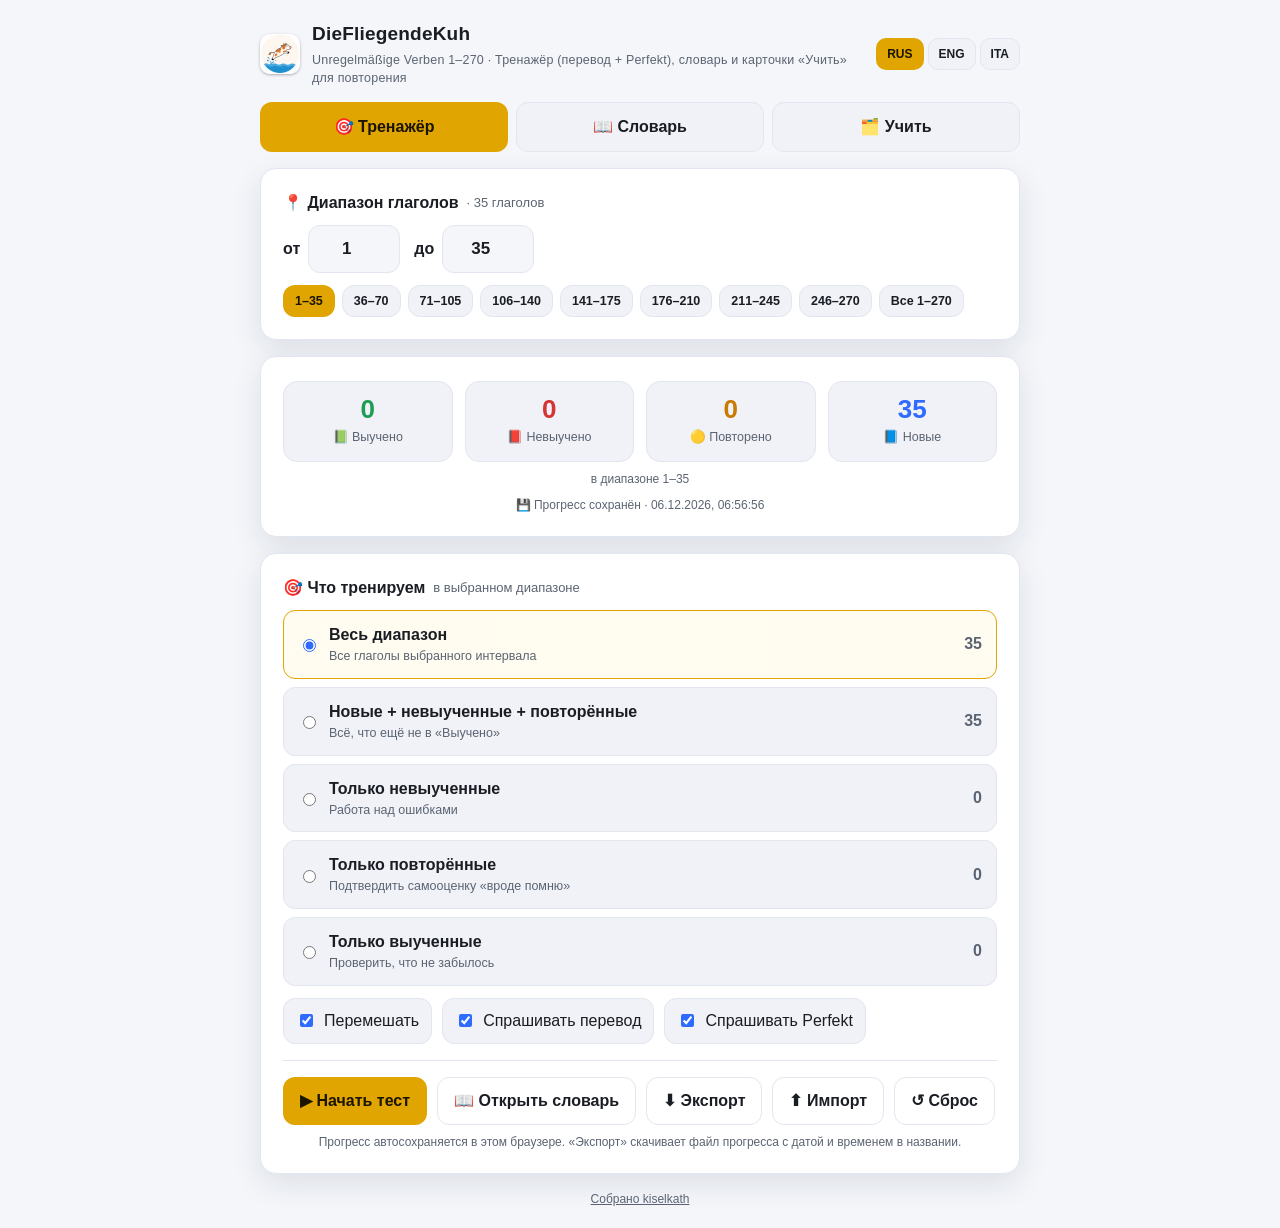
==== commit 44bd61c5: "Fix checkTrans rejecting short exact-match answers (e.g. tun -> do) checkTrans required a match key " ====
--- a/DieFliegendeKuhApp.html
+++ b/DieFliegendeKuhApp.html
@@ -634,7 +634,8 @@
 function checkPerf(v,ans){ const a=normPerf(ans); if(!a)return false; for(const p of v.perf){ if(a===normPerf(p))return true; } return false; }
 function checkTrans(v,ans){ const a=normRu(ans); if(!a)return false;
   const keys = v[TKEYS_FIELD[lang]];
-  for(const k of keys){ const kk=normRu(k); if(kk.length>=3 && a.includes(kk)) return true;
+  for(const k of keys){ const kk=normRu(k); if(kk===a) return true;
+    if(kk.length>=3 && a.includes(kk)) return true;
     const words=a.split(" ").filter(w=>w.length>=4); for(const w of words){ if(kk.includes(w)) return true; } } return false; }
 function vTransOf(v){ return v[TRANS_FIELD[lang]]; }
 
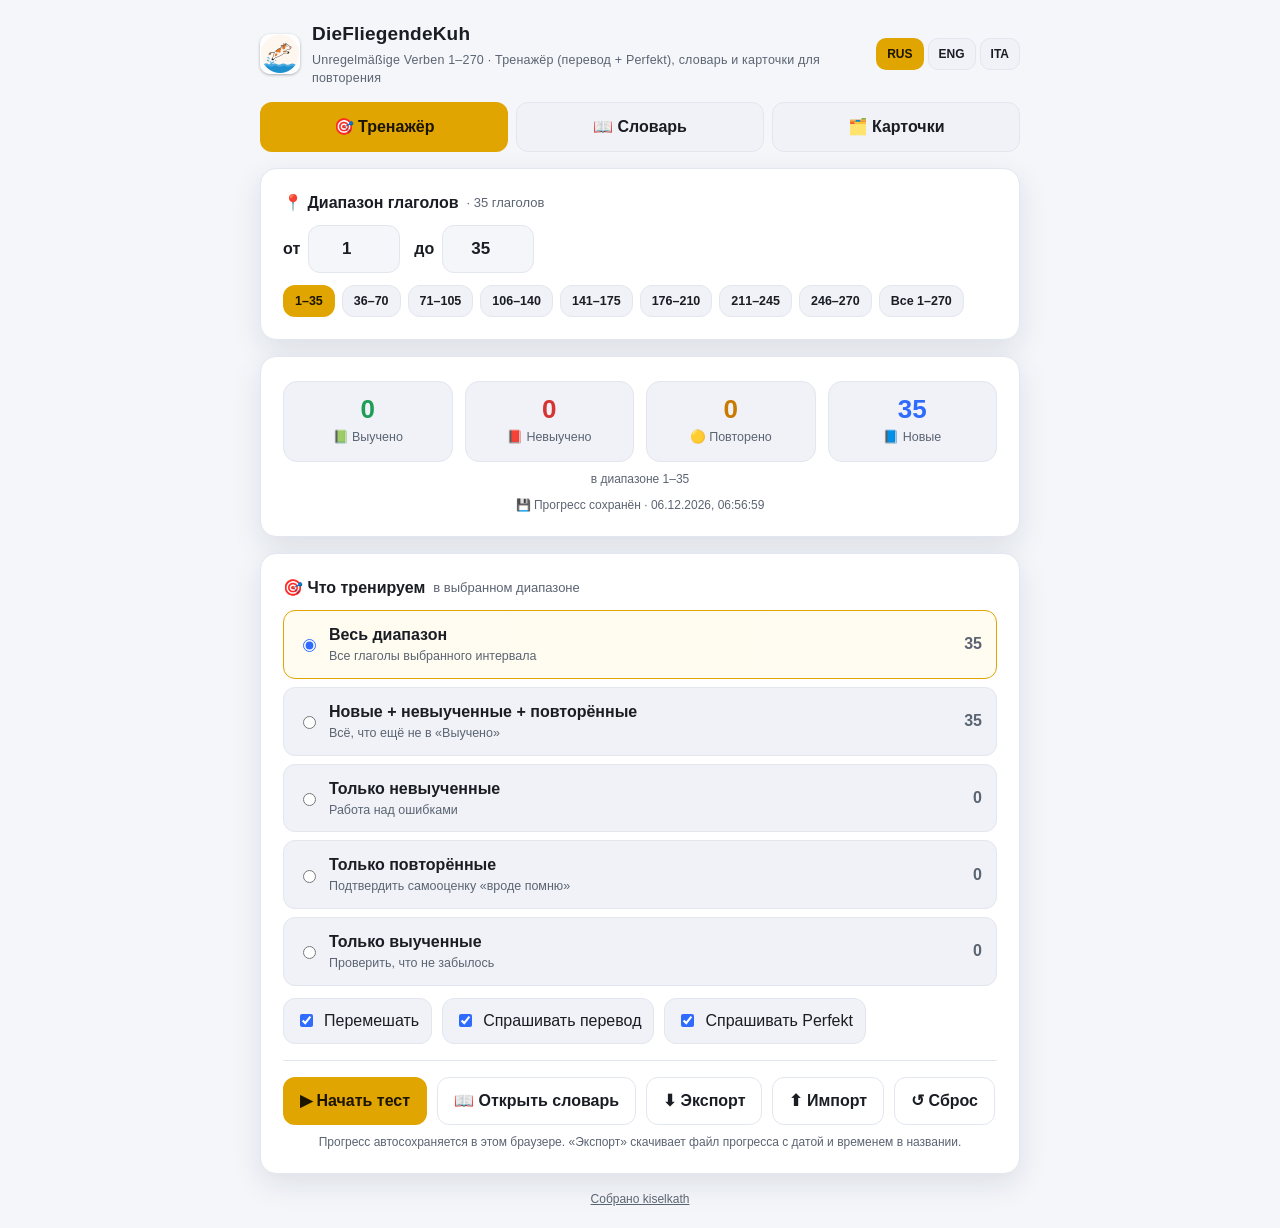
==== commit 26213e5e: "Rename "Учить"/"Learn"/"Imparare" tab to "Карточки"/"Cards"/"Schede" The tab is a Tinder-style flash" ====
--- a/DieFliegendeKuhApp.html
+++ b/DieFliegendeKuhApp.html
@@ -160,7 +160,7 @@
   <header class="top">
     <img class="applogo" src="[data-uri]" alt="DieFliegendeKuh">
     <div style="flex:1 1 auto"><h1>DieFliegendeKuh
-      <small data-i18n="subtitle">Unregelmäßige Verben 1–270 · Тренажёр (перевод + Perfekt), словарь и карточки «Учить» для повторения</small></h1></div>
+      <small data-i18n="subtitle">Unregelmäßige Verben 1–270 · Тренажёр (перевод + Perfekt), словарь и карточки для повторения</small></h1></div>
     <div class="langtoggle" id="langToggle">
       <button type="button" data-lang="ru">RUS</button>
       <button type="button" data-lang="en">ENG</button>
@@ -171,7 +171,7 @@
   <div class="nav" id="nav">
     <button data-tab="home" class="sel" data-i18n="navHome">🎯 Тренажёр</button>
     <button data-tab="dict" data-i18n="navDict">📖 Словарь</button>
-    <button data-tab="learn" data-i18n="navLearn">🗂️ Учить</button>
+    <button data-tab="learn" data-i18n="navLearn">🗂️ Карточки</button>
   </div>
 
   <!-- HOME -->
@@ -369,8 +369,8 @@
 const I18N = {
   ru:{
     pageTitle:"DieFliegendeKuh · Unregelmäßige Verben 1–270 · Тренажёр, словарь и карточки",
-    subtitle:"Unregelmäßige Verben 1–270 · Тренажёр (перевод + Perfekt), словарь и карточки «Учить» для повторения",
-    navHome:"🎯 Тренажёр", navDict:"📖 Словарь", navLearn:"🗂️ Учить",
+    subtitle:"Unregelmäßige Verben 1–270 · Тренажёр (перевод + Perfekt), словарь и карточки для повторения",
+    navHome:"🎯 Тренажёр", navDict:"📖 Словарь", navLearn:"🗂️ Карточки",
     rangeTitle:"📍 Диапазон глаголов",
     lblFrom:"от", lblTo:"до",
     lblLearned:"📗 Выучено", lblNotLearned:"📕 Невыучено", lblNew:"📘 Новые", lblRepeated:"🟡 Повторено",
@@ -429,8 +429,8 @@
   },
   en:{
     pageTitle:"DieFliegendeKuh · Unregelmäßige Verben 1–270 · Trainer, Dictionary & Flashcards",
-    subtitle:"Unregelmäßige Verben 1–270 · Trainer (translation + Perfekt), dictionary and Learn flashcards for review",
-    navHome:"🎯 Trainer", navDict:"📖 Dictionary", navLearn:"🗂️ Learn",
+    subtitle:"Unregelmäßige Verben 1–270 · Trainer (translation + Perfekt), dictionary and flashcards for review",
+    navHome:"🎯 Trainer", navDict:"📖 Dictionary", navLearn:"🗂️ Cards",
     rangeTitle:"📍 Verb range",
     lblFrom:"from", lblTo:"to",
     lblLearned:"📗 Learned", lblNotLearned:"📕 Not learned", lblNew:"📘 New", lblRepeated:"🟡 Repeated",
@@ -489,8 +489,8 @@
   },
   it:{
     pageTitle:"DieFliegendeKuh · Unregelmäßige Verben 1–270 · Esercitatore, dizionario e schede",
-    subtitle:"Unregelmäßige Verben 1–270 · Esercitatore (traduzione + Perfekt), dizionario e schede «Imparare» per ripassare",
-    navHome:"🎯 Esercitatore", navDict:"📖 Dizionario", navLearn:"🗂️ Imparare",
+    subtitle:"Unregelmäßige Verben 1–270 · Esercitatore (traduzione + Perfekt), dizionario e schede per ripassare",
+    navHome:"🎯 Esercitatore", navDict:"📖 Dizionario", navLearn:"🗂️ Schede",
     rangeTitle:"📍 Intervallo di verbi",
     lblFrom:"da", lblTo:"a",
     lblLearned:"📗 Imparato", lblNotLearned:"📕 Non imparato", lblNew:"📘 Nuovo", lblRepeated:"🟡 Ripassato",
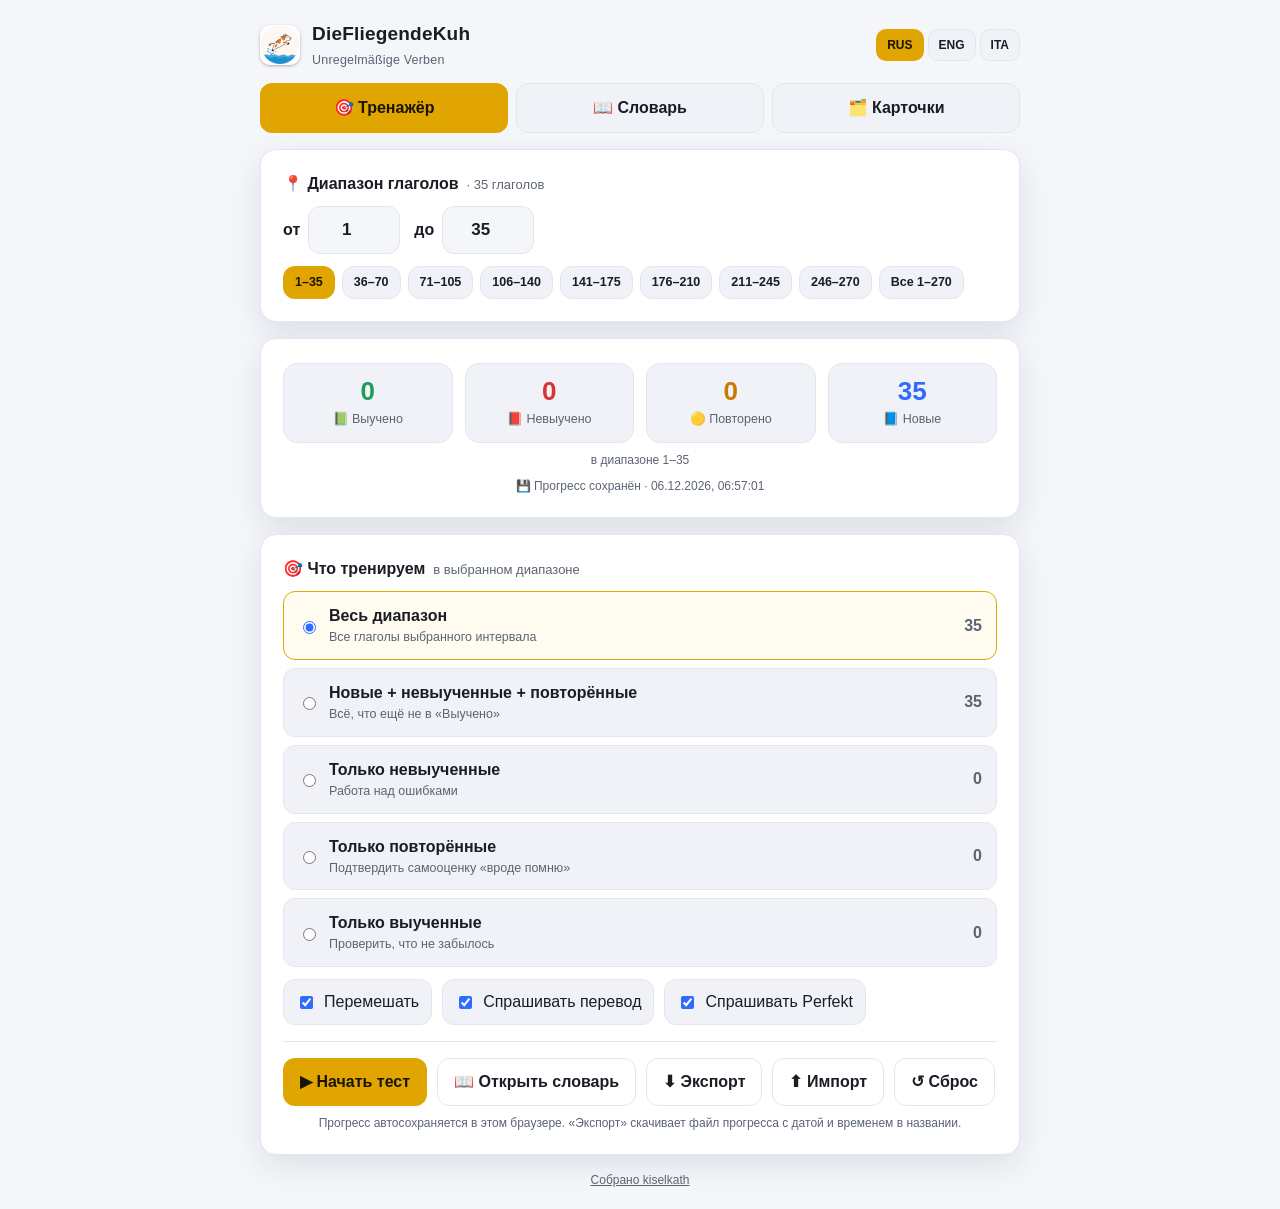
==== commit 71b609b3: "Trim header subtitle down to just "Unregelmäßige Verben" Drop "1–270 · Тренажёр (перевод + Perfekt)," ====
--- a/DieFliegendeKuhApp.html
+++ b/DieFliegendeKuhApp.html
@@ -160,7 +160,7 @@
   <header class="top">
     <img class="applogo" src="[data-uri]" alt="DieFliegendeKuh">
     <div style="flex:1 1 auto"><h1>DieFliegendeKuh
-      <small data-i18n="subtitle">Unregelmäßige Verben 1–270 · Тренажёр (перевод + Perfekt), словарь и карточки для повторения</small></h1></div>
+      <small data-i18n="subtitle">Unregelmäßige Verben</small></h1></div>
     <div class="langtoggle" id="langToggle">
       <button type="button" data-lang="ru">RUS</button>
       <button type="button" data-lang="en">ENG</button>
@@ -369,7 +369,7 @@
 const I18N = {
   ru:{
     pageTitle:"DieFliegendeKuh · Unregelmäßige Verben 1–270 · Тренажёр, словарь и карточки",
-    subtitle:"Unregelmäßige Verben 1–270 · Тренажёр (перевод + Perfekt), словарь и карточки для повторения",
+    subtitle:"Unregelmäßige Verben",
     navHome:"🎯 Тренажёр", navDict:"📖 Словарь", navLearn:"🗂️ Карточки",
     rangeTitle:"📍 Диапазон глаголов",
     lblFrom:"от", lblTo:"до",
@@ -429,7 +429,7 @@
   },
   en:{
     pageTitle:"DieFliegendeKuh · Unregelmäßige Verben 1–270 · Trainer, Dictionary & Flashcards",
-    subtitle:"Unregelmäßige Verben 1–270 · Trainer (translation + Perfekt), dictionary and flashcards for review",
+    subtitle:"Unregelmäßige Verben",
     navHome:"🎯 Trainer", navDict:"📖 Dictionary", navLearn:"🗂️ Cards",
     rangeTitle:"📍 Verb range",
     lblFrom:"from", lblTo:"to",
@@ -489,7 +489,7 @@
   },
   it:{
     pageTitle:"DieFliegendeKuh · Unregelmäßige Verben 1–270 · Esercitatore, dizionario e schede",
-    subtitle:"Unregelmäßige Verben 1–270 · Esercitatore (traduzione + Perfekt), dizionario e schede per ripassare",
+    subtitle:"Unregelmäßige Verben",
     navHome:"🎯 Esercitatore", navDict:"📖 Dizionario", navLearn:"🗂️ Schede",
     rangeTitle:"📍 Intervallo di verbi",
     lblFrom:"da", lblTo:"a",
